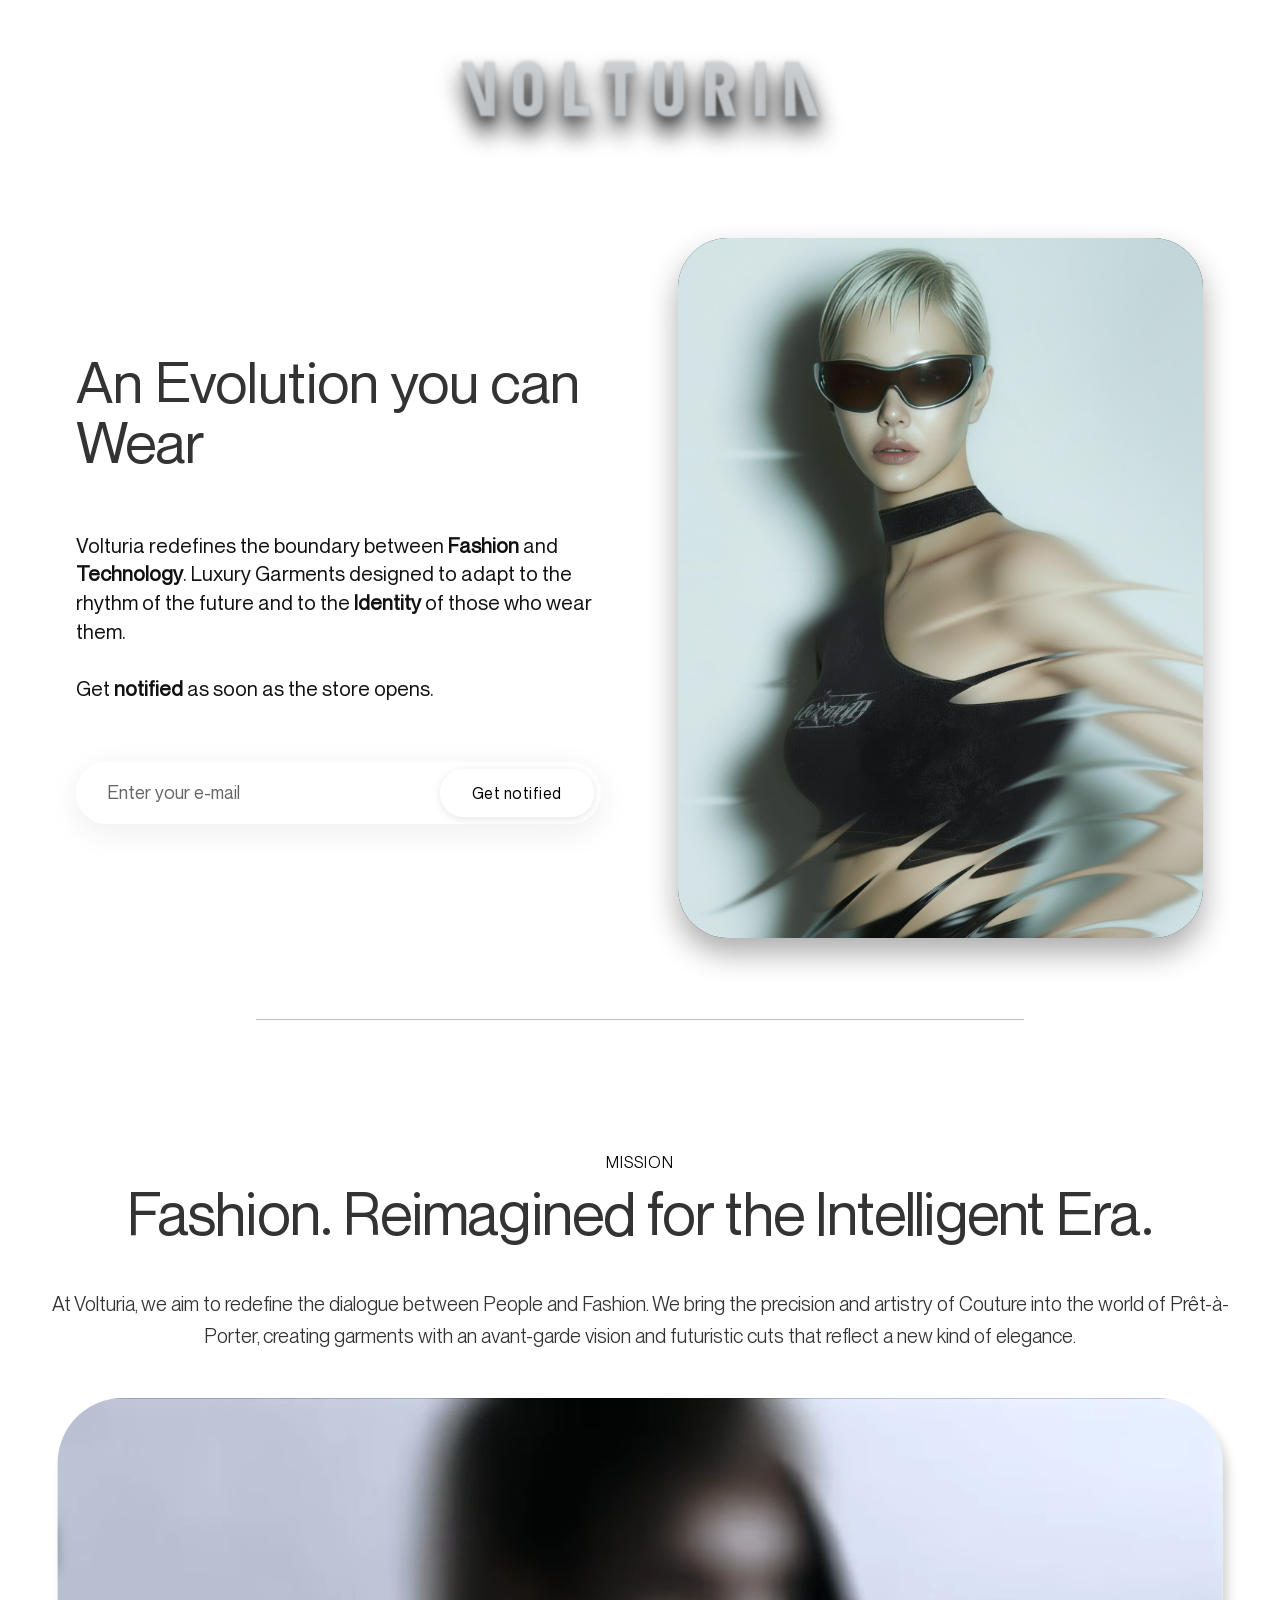
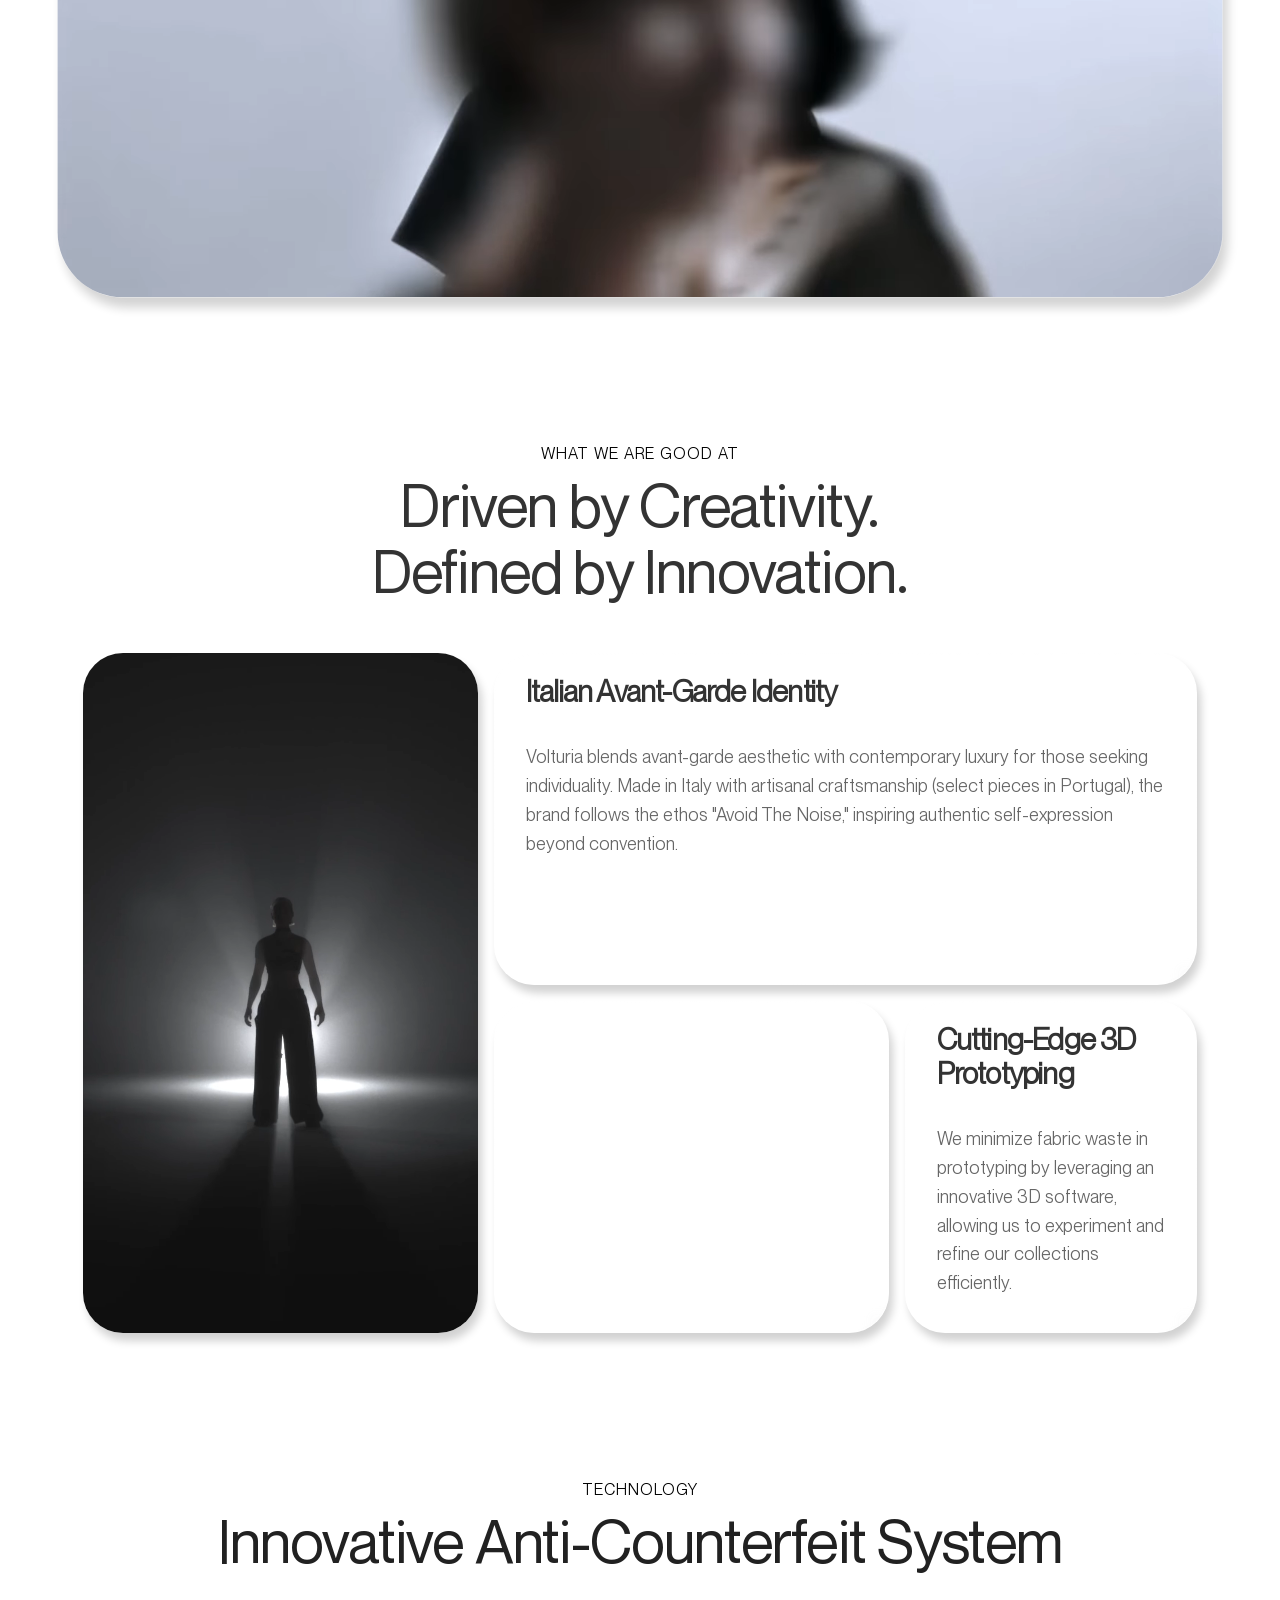
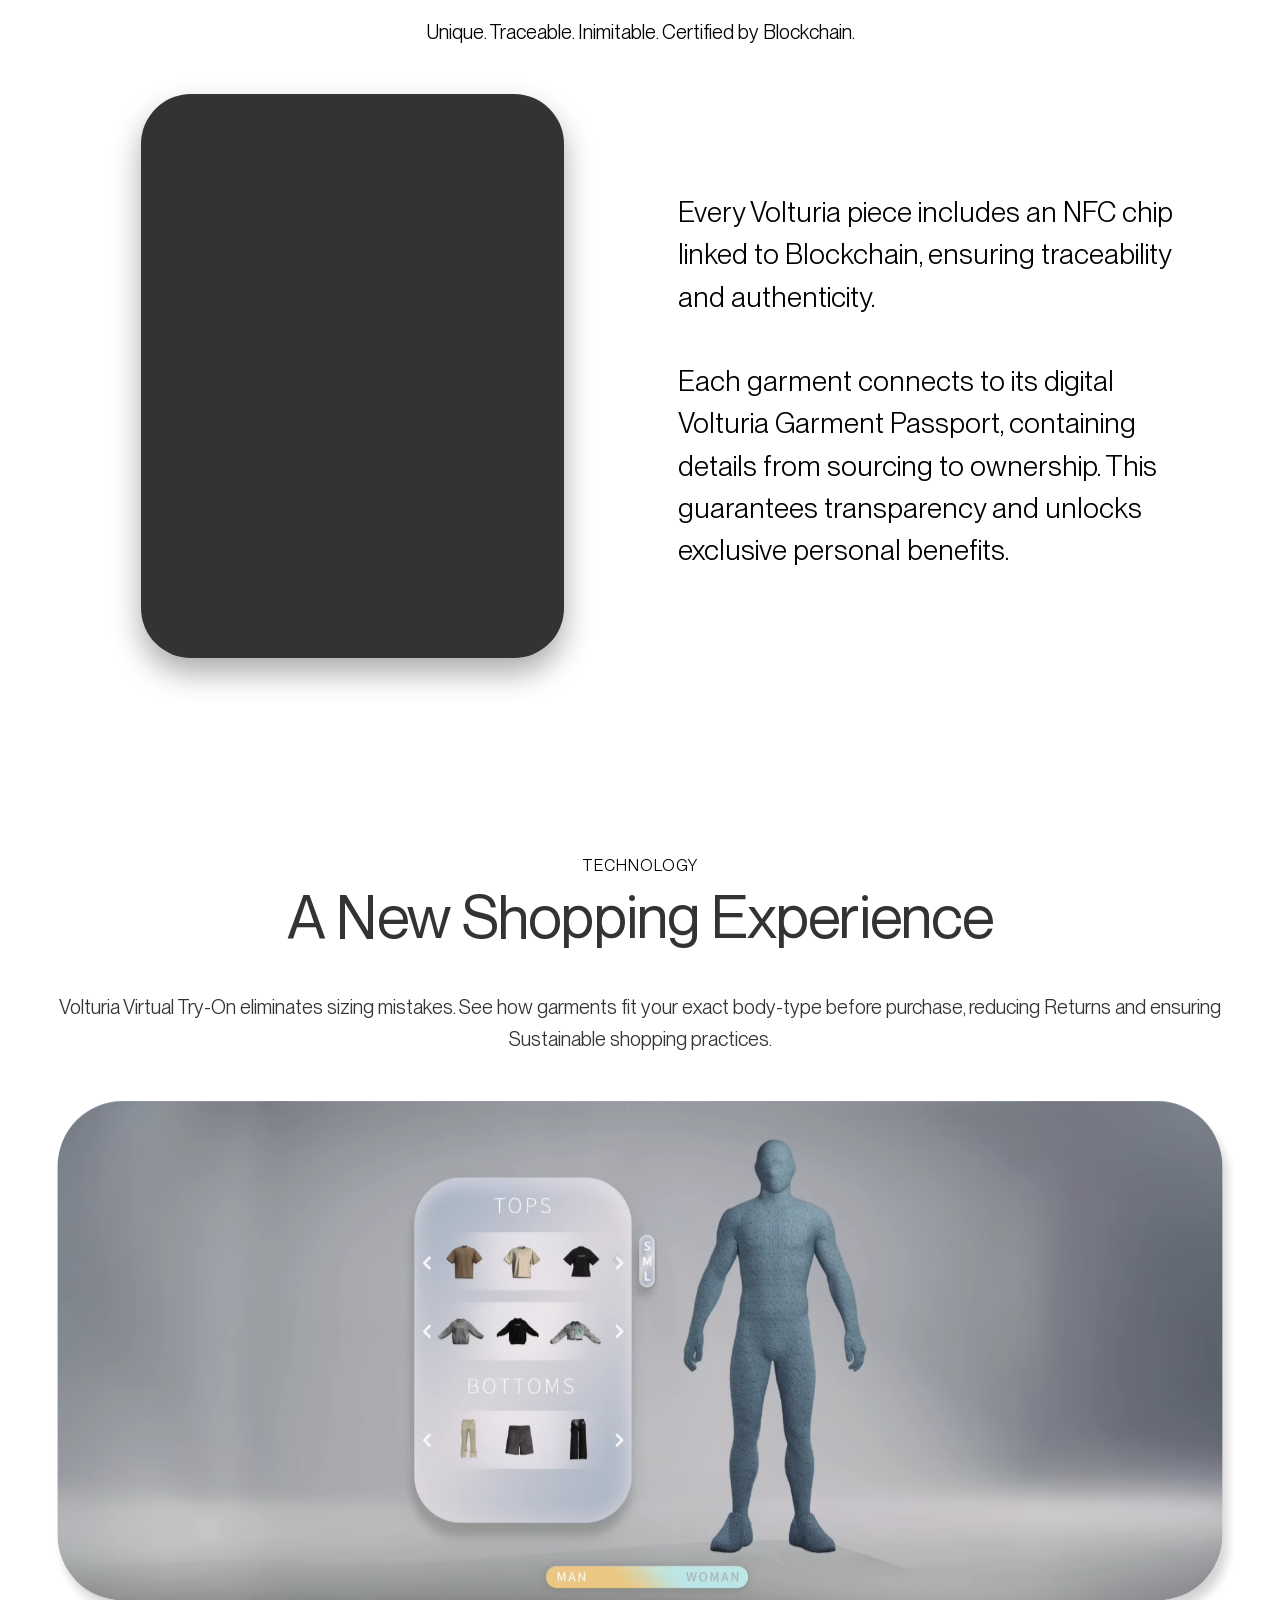
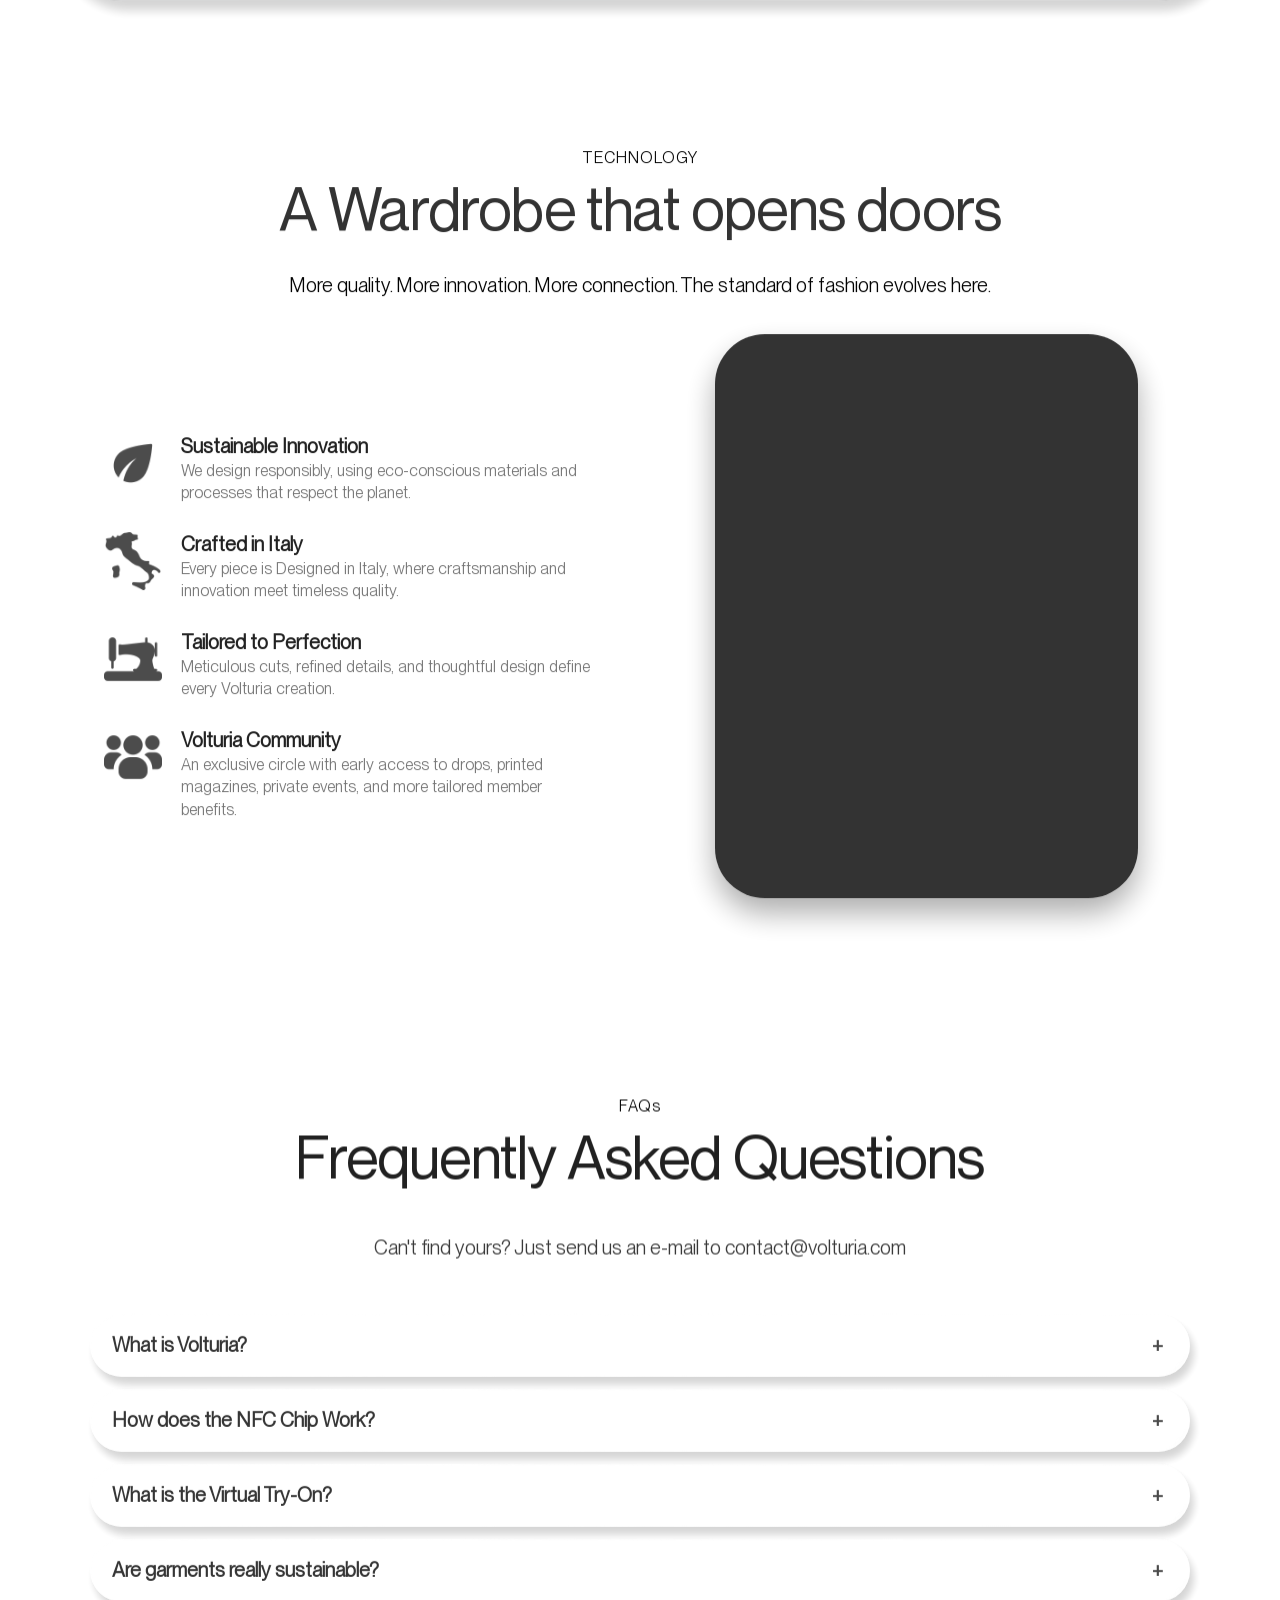
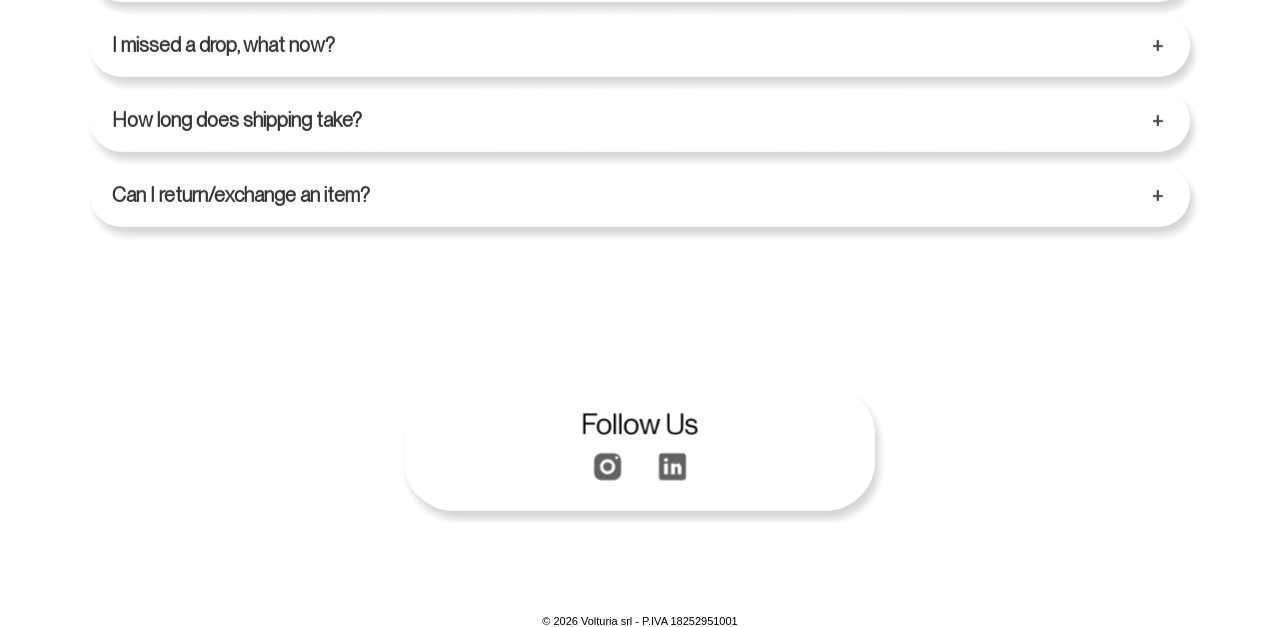
==== index.html @ 7db4c24a "Rimuove il bold dai titoli h2 principali delle sezioni. font-weight: 0 non è valido, quindi gli h2 r" ====
<!doctype html>
<html class="no-js" lang="en" dir="ltr">
<head>

  <meta charset="utf-8">
  <meta http-equiv="X-UA-Compatible" content="IE=edge,chrome=1">
  <meta name="viewport" content="width=device-width,initial-scale=1">
  <meta name="theme-color" content="#ffffff">

  <title>Volturia</title>
  <meta name="description" content="Discover the latest fashion designs by Volturia. Shop the exclusive high-end collections and unique pieces for men and women. Settled in Rome, Italy and Los Angeles, US. Worldwide Shipping.">
  <meta property="og:site_name" content="Volturia">
  <meta property="og:title" content="Volturia">
  <meta property="og:type" content="website">
  <meta property="og:description" content="Discover the latest fashion designs by Volturia. Shop the exclusive high-end collections and unique pieces for men and women. Settled in Rome, Italy and Los Angeles, US. Worldwide Shipping.">
  <meta property="og:image" content="./media/images/volturia_social_web.png">
  <meta property="og:image:width" content="1200">
  <meta property="og:image:height" content="628">
  <meta name="twitter:card" content="summary_large_image">
  <meta name="twitter:title" content="Volturia">
  <meta name="twitter:description" content="Discover the latest fashion designs by Volturia. Shop the exclusive high-end collections and unique pieces for men and women. Settled in Rome, Italy and Los Angeles, US. Worldwide Shipping.">

  <link rel="icon" href="./media/images/logoV.svg" type="image/svg+xml">

  <link rel="preload" href="./media/fonts/ppneuemontreal-book.woff2" as="font" type="font/woff2" crossorigin>
  <link rel="preload" href="./media/fonts/ppneuemontreal-regular.woff2" as="font" type="font/woff2" crossorigin>

  <link rel="stylesheet" href="./assets/css/fonts.css">
  <link rel="stylesheet" href="./assets/css/theme.css">
  <link rel="stylesheet" href="./assets/css/site.css?v=20260911-7">

  <script>
    document.documentElement.className = document.documentElement.className.replace('no-js', 'js');
  </script>
  <script src="./assets/js/vendor/gsap.min.js"></script>
  <script src="./assets/js/vendor/ScrollTrigger.min.js"></script>
</head>

<body data-transitions="false" data-animate_underlines="true" data-animate_images="false" data-button_style="round" data-type_product_capitalize="false" data-type_header_capitalize="false" data-product_image_scatter="false" data-button_type_style="normal">

  <a class="in-page-link visually-hidden skip-link" href="#MainContent">Skip to content</a>
  
  <div class="background-video">
    <video src="./media/videos/background.mp4" width="3840" height="2160" type="video/mp4" autoplay muted loop playsinline>   <!-- VALORE BACKGROUND!!! -->
    </video>
  </div>

  <div id="PageContainer" class="page-container">
    <div class="transition-body">
      <main id="MainContent">
        <div id="shopify-section-template--27505228448083__volturia_title_psw_AEnmgb" class="shopify-section"><section id="VolturiaTitlePSW-template--27505228448083__volturia_title_psw_AEnmgb" class="volturia-title-psw">
  <link rel="stylesheet" href="./assets/css/vendor/normalize.min.css">
  <link rel="stylesheet" href="./assets/css/volturia-title.css?v=20260911-6">

  <h1 class="loader">
    <span>V</span>
    <span>O</span>
    <span>L</span>
    <span>T</span>
    <span>U</span>
    <span>R</span>
    <span>I</span>
    <span>A</span>
  </h1>

  
</section>


</div><div id="shopify-section-template--27505228448083__newsletter_PR7QFA" class="shopify-section"><div class="index-section index-section--alt newsletter-section newsletter-template--27505228448083__newsletter_PR7QFA" data-aos>
  <div class="page-width">
    <style data-shopify>

      /* ========================================
         GSAP Reveal helpers (title blur-to-focus)
         ======================================== */
      .newsletter-template--27505228448083__newsletter_PR7QFA.gsap-enabled .nl-title,
      .newsletter-template--27505228448083__newsletter_PR7QFA.gsap-enabled .nl-text,
      .newsletter-template--27505228448083__newsletter_PR7QFA.gsap-enabled .nl-footnote,
      .newsletter-template--27505228448083__newsletter_PR7QFA.gsap-enabled .nl-form form{ animation: none !important; }
      .newsletter-template--27505228448083__newsletter_PR7QFA .nl-title.gsap-reveal{
        filter: blur(10px);
        opacity: 0.9;
        transform: translateY(18px);
        will-change: opacity, transform, filter;
      }

      .newsletter-template--27505228448083__newsletter_PR7QFA .nl-text.gsap-reveal,
      .newsletter-template--27505228448083__newsletter_PR7QFA .nl-footnote.gsap-reveal,
      .newsletter-template--27505228448083__newsletter_PR7QFA .nl-form form.gsap-reveal{
        filter: blur(10px);
        opacity: 0.9;
        transform: translateY(18px);
        will-change: opacity, transform, filter;
      }

      /* ========================================
         DESKTOP STYLES (769px+)
         ======================================== */
      @media only screen and (min-width: 769px) {
        /* Section padding */
        .newsletter-template--27505228448083__newsletter_PR7QFA{ 
          padding-top: clamp(0px, 5vw, 0px); 
          padding-bottom: clamp(0px, 5vw, 0px); 
        }

        /* Override page-width constraint per questa section */
        .newsletter-template--27505228448083__newsletter_PR7QFA .page-width{
          max-width: 100% !important;
          padding-left: 0 !important;
          padding-right: 0 !important;
        }

        /* Contenitore principale: larghezza ottimizzata */
        .newsletter-template--27505228448083__newsletter_PR7QFA .nl-box{
          position: relative;
          width: 100%;
          max-width: min(1700px, 94vw);
          margin: 0 auto;
          padding: clamp(48px, 4vw, 70px) clamp(24px, 3vw, 50px);
          border-radius: 0;
          overflow: visible;
          background: transparent;
          -webkit-backdrop-filter: none;
          backdrop-filter: none;
          box-shadow: none;
          will-change: opacity, transform;
          opacity: 0;
          transform: translateY(18px);
          animation: nlFadeUp-template--27505228448083__newsletter_PR7QFA .55s ease forwards;
          animation-delay: .06s;
          font-family: 'PPNeueMontreal', sans-serif !important;
        }

        /* Grid interno: larghezza e gap ottimizzati */
        .newsletter-template--27505228448083__newsletter_PR7QFA .nl-grid{ 
          display: grid; 
          grid-template-columns: 1fr 1fr; 
          grid-template-areas: 'content media'; 
          gap: clamp(45px, 6vw, 90px); 
          align-items: center; 
          margin: 0 auto;
          width: 100%;
          max-width: min(1500px, 100%);
        }

        .newsletter-template--27505228448083__newsletter_PR7QFA .nl-content{ 
          grid-area: content;
          min-width: 0;
          max-width: 100%;
        }

        .newsletter-template--27505228448083__newsletter_PR7QFA .nl-media{ 
          grid-area: media;
          min-width: 0;
          max-width: 100%;
        }
        
        /* Parallax card (stile parallax.html) - larghezza aumentata */
        .newsletter-template--27505228448083__newsletter_PR7QFA .nl-media .nl-card-wrap{ width:100%; margin-left:auto; margin-right:auto; aspect-ratio: 3 / 4; transform: perspective(800px); transform-style: preserve-3d; cursor: pointer; }
        .newsletter-template--27505228448083__newsletter_PR7QFA .nl-media .nl-card{ position:relative; width:100%; height:100%; background-color:#333; overflow:hidden; border-radius:50px; box-shadow: rgba(0, 0, 0, 0.33) 0 15px 30px 0; transition: 1s cubic-bezier(0.445, 0.05, 0.55, 0.95), box-shadow 2s cubic-bezier(0.445, 0.05, 0.55, 0.95); }
        .newsletter-template--27505228448083__newsletter_PR7QFA .nl-media .nl-card-bg{ opacity:1; position:absolute; top:-40px; left:-40px; right:-40px; bottom:-40px; width:auto; height:auto; background-repeat:no-repeat; background-position:center; background-size:cover; transition: 1s cubic-bezier(0.445, 0.05, 0.55, 0.95); pointer-events:none; }
        /* Hover effects */
        .newsletter-template--27505228448083__newsletter_PR7QFA .nl-media .nl-card-wrap:hover .nl-card-bg{ transition: 0.6s cubic-bezier(0.23, 1, 0.32, 1); }
        .newsletter-template--27505228448083__newsletter_PR7QFA .nl-media .nl-card-wrap:hover .nl-card{ transition: 0.6s cubic-bezier(0.23, 1, 0.32, 1), box-shadow 2s cubic-bezier(0.23, 1, 0.32, 1); box-shadow: rgba(0, 0, 0, 0.33) 0 15px 30px 0; }
        .newsletter-template--27505228448083__newsletter_PR7QFA .nl-box::before{ display:none; }
        .newsletter-template--27505228448083__newsletter_PR7QFA .nl-box::after{ display:none; }

        /* Tipografia fluida con vw-based sizing per ingrandimento proporzionale */
        .newsletter-template--27505228448083__newsletter_PR7QFA .nl-title{ 
          text-align:left; 
          margin:0 0 clamp(10px, 1.8vw, 28px); 
          font-weight: normal; 
          line-height: 1.05; 
          letter-spacing: 0em; 
          font-size: clamp(max(24px, 50px), 4.5vw, 103px); 
          color: #333333; 
          font-family: 'PPNeueMontrealTitoli', sans-serif !important; 
          opacity:0; 
          transform: translateY(18px); 
          animation: nlFadeUp-template--27505228448083__newsletter_PR7QFA .55s ease forwards; 
          animation-delay: .1s;
          word-wrap: break-word;
          overflow-wrap: break-word;
          hyphens: auto;
        }
        .newsletter-template--27505228448083__newsletter_PR7QFA .nl-title strong{ font-weight: 700; }
        .newsletter-template--27505228448083__newsletter_PR7QFA .nl-title em{ font-style: italic; }
        .newsletter-template--27505228448083__newsletter_PR7QFA .nl-text{ 
          text-align:left; 
          margin:0 0 clamp(12px, 2vw, 28px); 
          opacity:.9; 
          font-size: clamp(max(14px, 16px), 1.6vw, 24px); 
          line-height: 1.4;
          opacity:0; 
          transform: translateY(18px); 
          animation: nlFadeUp-template--27505228448083__newsletter_PR7QFA .55s ease forwards; 
          animation-delay: .12s;
          word-wrap: break-word;
          overflow-wrap: break-word;
        }
        .newsletter-template--27505228448083__newsletter_PR7QFA .nl-footnote{ 
          text-align:left; 
          margin-top:clamp(8px, 1.2vw, 16px); 
          font-size: clamp(12px, 1.2vw, 16px); 
          opacity:.9; 
          opacity:0; 
          transform: translateY(18px); 
          animation: nlFadeUp-template--27505228448083__newsletter_PR7QFA .55s ease forwards; 
          animation-delay: .16s;
          word-wrap: break-word;
          overflow-wrap: break-word;
        }

        /* Form layout con sizing maggiorato e completamente fluido */
        .newsletter-template--27505228448083__newsletter_PR7QFA .nl-form{ 
          display:flex; 
          flex-direction:column; 
          gap:clamp(10px, 1.5vw, 20px); 
          align-items:flex-start;
          width: 100%;
        }
        .newsletter-template--27505228448083__newsletter_PR7QFA .nl-form form{ 
          display:flex; 
          gap:clamp(10px, 1.2vw, 16px); 
          width:100%; 
          max-width:100%; 
          margin:0; 
          justify-content:flex-start; 
          opacity:0; 
          transform: translateY(18px); 
          animation: nlFadeUp-template--27505228448083__newsletter_PR7QFA .55s ease forwards; 
          animation-delay: .12s;
          flex-wrap: wrap;
        }
        .newsletter-template--27505228448083__newsletter_PR7QFA .nl-form form .newsletter-form-group{ 
          display:flex; 
          gap: 0; /* Rimuovo gap tra input e bottone */
          width:100%; 
          /* Larghezza massima per non farlo diventare enorme */
          max-width: clamp(405px, 45vw, 585px);
          position:relative; 
          padding: 6px; /* Spazio interno per il bottone */
          margin:0; 
          justify-content:space-between; 
          align-items:center;
          box-sizing:border-box;
          
          /* Stile Container (ex stile input) */
          border-radius: 50px; 
          border: 1px solid rgba(255,255,255,0.15); 
          background: rgba(255,255,255,0.03); 
          -webkit-backdrop-filter: blur(20px) saturate(180%);
          backdrop-filter: blur(20px) saturate(180%);
          box-shadow: 0 8px 32px 0 rgba(0, 0, 0, 0.07);
          transition: all 0.3s cubic-bezier(0.25, 0.8, 0.25, 1);
        }

        /* Effetto focus sul contenitore quando si clicca l'input */
        .newsletter-template--27505228448083__newsletter_PR7QFA .nl-form form .newsletter-form-group:focus-within{
          background: rgba(255, 255, 255, 0.08);
          border-color: rgba(255, 255, 255, 0.5);
          box-shadow: 0 12px 40px 0 rgba(0, 0, 0, 0.15), 0 0 0 1px rgba(255,255,255,0.2);
          transform: translateY(-1px);
        }

        .newsletter-template--27505228448083__newsletter_PR7QFA .nl-form form .newsletter-form-group__input,
        .newsletter-template--27505228448083__newsletter_PR7QFA .nl-form form input[type="email"]{ 
          flex: 1; /* Occupa tutto lo spazio rimanente */
          width: auto; 
          min-width: 0;
          max-width: 100%;
          box-sizing: border-box; 
          
          /* Resetta stile input per renderlo trasparente */
          background: transparent !important;
          border: none !important;
          box-shadow: none !important;
          border-radius: 0 !important;
          backdrop-filter: none !important;
          -webkit-backdrop-filter: none !important;
          
          color: inherit; 
          padding: 12px 0 12px 24px; /* Padding sinistro testo */
          font-family: inherit !important; 
          margin: 0 !important;
          font-size: clamp(14px, 1.4vw, 18px);
          outline: none !important;
        }

        .newsletter-template--27505228448083__newsletter_PR7QFA .nl-form .nl-button-row{ display:none; }
        
        .newsletter-template--27505228448083__newsletter_PR7QFA .nl-form .nl-pill-button{ 
          flex: 0 0 auto; 
          min-width: auto;
          white-space: nowrap; 
          position: relative; 
          
          /* Bottone più piccolo e interno */
          padding: 12px 32px;
          height: auto;
          min-height: 48px;
          
          background: rgba(255, 255, 255, 0.7) !important; 
          border-radius: 40px; /* Radius leggermente inferiore al container */
          border: none; 
          outline: none; 
          cursor: pointer; 
          transition: all 0.3s cubic-bezier(0.19, 1, 0.22, 1);
          overflow: hidden; 
          color: #000000 !important; 
          font-size: clamp(13px, 1.3vw, 16px); 
          font-weight: 0 !important; 
          letter-spacing: 0.5px; 
          text-decoration: none; 
          display: inline-flex; 
          align-items: center; 
          justify-content: center;
          margin-left: 8px; /* Stacco dall'input */
          box-shadow: 0 2px 8px rgba(0, 0, 0, 0.1);
        }
        
        .newsletter-template--27505228448083__newsletter_PR7QFA .nl-form .nl-pill-button:hover{ 
          background: rgba(255, 255, 255, 0.8) !important;
          box-shadow: 0 4px 12px rgba(0,0,0,0.15);
          transform: translateY(-1px);
          color: #000000 !important;
        }
        .newsletter-template--27505228448083__newsletter_PR7QFA .nl-form .nl-pill-button:active{ 
          transform: translateY(0); 
          background: rgba(255, 255, 255, 0.6) !important;
          box-shadow: 0 1px 4px rgba(0,0,0,0.1);
        }
        .newsletter-template--27505228448083__newsletter_PR7QFA .nl-form .nl-pill-button::before,
        .newsletter-template--27505228448083__newsletter_PR7QFA .nl-form .nl-pill-button::after { display: none; }

        .newsletter-template--27505228448083__newsletter_PR7QFA .nl-form form .newsletter-form-group__input::placeholder,
        .newsletter-template--27505228448083__newsletter_PR7QFA .nl-form form input[type="email"]::placeholder{ color: #666666 !important; font-weight: 300; }
        .newsletter-template--27505228448083__newsletter_PR7QFA .nl-form form .newsletter-form-group__input::-webkit-input-placeholder,
        .newsletter-template--27505228448083__newsletter_PR7QFA .nl-form form input[type="email"]::-webkit-input-placeholder{ color: #666666 !important; font-weight: 300; }
        
        /* Disabilita focus styles specifici dell'input dato che ora stilizziamo il container */
        .newsletter-template--27505228448083__newsletter_PR7QFA .nl-form form .newsletter-form-group__input:focus,
        .newsletter-template--27505228448083__newsletter_PR7QFA .nl-form form .newsletter-form-group__input:focus-visible,
        .newsletter-template--27505228448083__newsletter_PR7QFA .nl-form form input[type="email"]:focus,
        .newsletter-template--27505228448083__newsletter_PR7QFA .nl-form form input[type="email"]:focus-visible{ 
          outline:none; 
          background: transparent;
          border-color: transparent;
          box-shadow: none;
          transform: none; 
        }
        .newsletter-template--27505228448083__newsletter_PR7QFA .nl-form form .newsletter-form-group__input:active,
        .newsletter-template--27505228448083__newsletter_PR7QFA .nl-form form input[type="email"]:active{ transform: none; box-shadow: none; }        .newsletter-template--27505228448083__newsletter_PR7QFA .nl-form form .newsletter-form-group__submit{ display:none !important; }
        .newsletter-template--27505228448083__newsletter_PR7QFA .nl-form form .newsletter-form-group__submit .icon{ width:22px; height:22px; }
        .newsletter-template--27505228448083__newsletter_PR7QFA .nl-form form .newsletter-form-group__submit:active{ transform:translateY(-50%) scale(.97); }
        /* Centro il messaggio di successo dentro il form su desktop */
        .newsletter-template--27505228448083__newsletter_PR7QFA .nl-form form .note{ text-align:left; margin-left:0; margin-right:0; }
        .newsletter-template--27505228448083__newsletter_PR7QFA .nl-form .nl-button-row{ width:100%; max-width:760px; }

        /* Keyframes */
        @keyframes nlFadeUp-template--27505228448083__newsletter_PR7QFA {
          0% { opacity: 0; transform: translateY(18px); }
          100% { opacity: 1; transform: translateY(0); }
        }

        /* Fade-in-up più lento e smooth per il contenitore foto (anima .nl-card, non il wrap) */
        @keyframes nlCardFadeUp-template--27505228448083__newsletter_PR7QFA {
          0% { opacity: 0; transform: translateY(18px); }
          100% { opacity: 1; transform: translateY(0); }
        }

        /* Desktop: lascia il transform libero per il tilting JS */
        .newsletter-template--27505228448083__newsletter_PR7QFA .nl-media .nl-card{
          opacity: 1;
          transform: none;
          animation: none;
        }

      }

      /* ========================================
         MOBILE STYLES (max-width: 768px)
         ======================================== */
      @media (max-width: 768px) {
        /* Override page-width su mobile */
        .newsletter-template--27505228448083__newsletter_PR7QFA .page-width{
          max-width: 100% !important;
          padding-left: 0 !important;
          padding-right: 0 !important;
        }

        .newsletter-template--27505228448083__newsletter_PR7QFA{ padding-top: clamp(24px, 6vw, 72px); padding-bottom: clamp(0px, 6vw, 0px); }
        .newsletter-template--27505228448083__newsletter_PR7QFA .nl-box{ width:100%; max-width:1100px; margin-left:auto; margin-right:auto; padding:clamp(20px, 7vw, 36px); border-radius:0; position:relative; overflow:visible; background:transparent; -webkit-backdrop-filter:none; backdrop-filter:none; box-shadow:none; padding-top: clamp(20px, 7vw, 36px); padding-bottom: clamp(20px, 7vw, 36px); will-change: opacity, transform; opacity: 0; transform: translateY(18px); animation: nlFadeUp-template--27505228448083__newsletter_PR7QFA .55s ease forwards; animation-delay: .06s; font-family: 'PPNeueMontreal', sans-serif !important; }
        .newsletter-template--27505228448083__newsletter_PR7QFA .nl-grid{ display:flex; flex-direction:column; gap: clamp(14px, 4vw, 22px); }
        .newsletter-template--27505228448083__newsletter_PR7QFA .nl-content{ display:contents; }
        /* Ordine elementi su mobile: titolo e testo sopra, immagine in mezzo, form sotto */
        /* Tutti i theme-block dentro nl-content devono avere display:contents per essere parte del grid */
        .newsletter-template--27505228448083__newsletter_PR7QFA .nl-content .theme-block{ display:contents; }
        /* Ordine specifico per gli elementi */
        .newsletter-template--27505228448083__newsletter_PR7QFA .nl-title{ order:1 !important; }
        .newsletter-template--27505228448083__newsletter_PR7QFA .nl-media{ order:2 !important; }
        .newsletter-template--27505228448083__newsletter_PR7QFA .nl-text{ order:3 !important; }
        .newsletter-template--27505228448083__newsletter_PR7QFA .nl-form{ order:4 !important; }
        .newsletter-template--27505228448083__newsletter_PR7QFA .nl-footnote{ order:5 !important; }
        .newsletter-template--27505228448083__newsletter_PR7QFA .nl-share{ order:6 !important; }
        /* Card mobile: semplice contenitore statico senza effetti */
        .newsletter-template--27505228448083__newsletter_PR7QFA .nl-media .nl-card-wrap{ width:100%; margin-left:auto; margin-right:auto; aspect-ratio: 3 / 4; transform: none; cursor: default; pointer-events: none; }
        .newsletter-template--27505228448083__newsletter_PR7QFA .nl-media .nl-card{ position:relative; width:100%; height:100%; background-color:#333; overflow:hidden; border-radius:50px; box-shadow: 4px 8px 8px rgba(0, 0, 0, 0.18); pointer-events: none; }
        .newsletter-template--27505228448083__newsletter_PR7QFA .nl-media .nl-card-bg{ opacity:1; position:absolute; top:0; left:0; right:0; bottom:0; width:100%; height:100%; background-repeat:no-repeat; background-position:center; background-size:cover; pointer-events:none; transform: none !important; }
        .newsletter-template--27505228448083__newsletter_PR7QFA .nl-box::before{ display:none; }
        .newsletter-template--27505228448083__newsletter_PR7QFA .nl-box::after{ display:none; }
        .newsletter-template--27505228448083__newsletter_PR7QFA .nl-title{ 
          text-align:center; 
          margin:0 auto 8px; 
          font-weight: normal; 
          line-height: 1.1; 
          letter-spacing: 0em; 
          font-size: 50px; 
          color: #333333; 
          font-family: 'PPNeueMontrealTitoli', sans-serif !important; 
          opacity:0; 
          transform: translateY(18px); 
          animation: nlFadeUp-template--27505228448083__newsletter_PR7QFA .55s ease forwards; 
          animation-delay: .1s;
        }
        .newsletter-template--27505228448083__newsletter_PR7QFA .nl-text{ text-align:center; margin:8px auto 8px; opacity:.9; font-size: 16px; opacity:0; transform: translateY(18px); animation: nlFadeUp-template--27505228448083__newsletter_PR7QFA .55s ease forwards; animation-delay: .12s; padding-left: 0; padding-right: 0; }
        .newsletter-template--27505228448083__newsletter_PR7QFA .nl-form{ 
          display:flex; 
          flex-direction:column; 
          gap:10px; 
          align-items:center;
          margin-left: calc(-1 * clamp(20px, 7vw, 36px));
          margin-right: calc(-1 * clamp(20px, 7vw, 36px));
          width: calc(100% + (2 * clamp(20px, 7vw, 36px)));
        }
        .newsletter-template--27505228448083__newsletter_PR7QFA .nl-form > div{ display:flex; gap:10px; width:100%; max-width:100%; margin:0; justify-content:center; }
        .newsletter-template--27505228448083__newsletter_PR7QFA .nl-form form{ display:flex; justify-content:center; opacity:0; transform: translateY(18px); animation: nlFadeUp-template--27505228448083__newsletter_PR7QFA .55s ease forwards; animation-delay: .12s; width:100%; }
        /* Centro il messaggio di successo dentro il form su mobile */
        .newsletter-template--27505228448083__newsletter_PR7QFA .nl-form form .note{ text-align:center; margin-left:auto; margin-right:auto; }
        .newsletter-template--27505228448083__newsletter_PR7QFA .nl-form .newsletter-form-group{ position:relative; width:100%; padding-left:0; padding-right:0; margin-left:auto; margin-right:auto; text-align:center; border-radius:50px; box-sizing:border-box; display:flex; flex-direction:column; gap:12px; align-items:center; }
        .newsletter-template--27505228448083__newsletter_PR7QFA .nl-form input[type="email"],
        .newsletter-template--27505228448083__newsletter_PR7QFA .nl-form .newsletter-form-group__input{ 
          width:100%; 
          box-sizing:border-box; 
          border-radius:50px; 
          border:1px solid rgba(255,255,255,.6); 
          background:rgba(255,255,255,.1); 
          color:inherit; 
          padding:14px 20px; 
          min-height:48px; 
          font-size:16px; 
          font-family: inherit !important; 
          margin:0 auto !important; 
          text-align:center;
        }
        .newsletter-template--27505228448083__newsletter_PR7QFA .nl-form .newsletter-form-group__submit{ display:none !important; }
        .newsletter-template--27505228448083__newsletter_PR7QFA .nl-form .newsletter-form-group__submit .icon{ width:22px; height:22px; }
        .newsletter-template--27505228448083__newsletter_PR7QFA .nl-form input[type="email"]::placeholder{ color: #606060; font-size: clamp(13px, 4.5vw, 16px); font-family: inherit !important; }
        .newsletter-template--27505228448083__newsletter_PR7QFA .nl-form input[type="email"]::-webkit-input-placeholder{ color: #606060; font-size: clamp(13px, 4.5vw, 16px); font-family: inherit !important; }
        .newsletter-template--27505228448083__newsletter_PR7QFA .nl-form .btn{ flex:0 0 auto; height:44px; border-radius:14px; border:1px solid rgba(255,255,255,.6); background:#fff; color:#000; font-weight: 0; cursor:pointer; transition:transform .12s ease; display:inline-flex; align-items:center; justify-content:center; padding: 0 18px; font-family: inherit !important; align-self: flex-start; margin-left: 0; }
        .newsletter-template--27505228448083__newsletter_PR7QFA .nl-form .btn:active{ transform:scale(.97); }
        .newsletter-template--27505228448083__newsletter_PR7QFA .nl-share{ margin-top:12px; text-align:left; }
        .newsletter-template--27505228448083__newsletter_PR7QFA .nl-footnote{ text-align:center; margin-top:0; margin-bottom:0; margin-left:auto; margin-right:auto; font-size: clamp(12px, 3.5vw, 14px); opacity:.9; opacity:0; transform: translateY(18px); animation: nlFadeUp-template--27505228448083__newsletter_PR7QFA .55s ease forwards; animation-delay: .16s; padding-left: 0; padding-right: 0; }
        .newsletter-template--27505228448083__newsletter_PR7QFA .nl-form .nl-button-row{ display:none; }
        .newsletter-template--27505228448083__newsletter_PR7QFA .nl-form .nl-pill-button{ 
          position: relative; 
          width: 100%;
          padding: 16px 40px; 
          background: rgba(255, 255, 255, 0.2) !important; 
          -webkit-backdrop-filter: blur(12px) saturate(180%); 
          backdrop-filter: blur(12px) saturate(180%); 
          border-radius: 50px; 
          border: none; 
          outline: none; 
          cursor: pointer; 
          transition: transform 0.15s ease, box-shadow 0.15s ease; 
          overflow: hidden; 
          box-shadow: 2px 4px 4px rgba(0, 0, 0, 0.21); 
          color: inherit; 
          font-size: 16px; 
          font-weight: 400 !important; 
          letter-spacing: 0.5px; 
          text-decoration: none; 
          display: inline-flex; 
          align-items: center; 
          justify-content: center; 
          white-space: nowrap; 
          min-height: 48px;
          margin: 0 auto;
        }
        .newsletter-template--27505228448083__newsletter_PR7QFA .nl-form .nl-pill-button:hover{ transform: translateY(-2px); box-shadow: 2px 6px 8px rgba(0, 0, 0, 0.25); }
        .newsletter-template--27505228448083__newsletter_PR7QFA .nl-form .nl-pill-button:active{ transform: translateY(0); box-shadow: 1px 2px 2px rgba(0, 0, 0, 0.18); }
        .newsletter-template--27505228448083__newsletter_PR7QFA .nl-form .nl-pill-button::before { content: ''; position: absolute; top: -0.5px; left: -0.5px; right: -0.5px; bottom: -0.5px; border-radius: 51px; padding: 1.5px; background: conic-gradient( from 315deg at 35% 60%, rgba(255, 255, 255, 0.85) 0deg, rgba(255, 255, 255, 0.7) 30deg, rgba(255, 255, 255, 0.4) 60deg, rgba(255, 255, 255, 0.15) 90deg, rgba(255, 255, 255, 0.05) 120deg, rgba(255, 255, 255, 0.35) 150deg, rgba(255, 255, 255, 0.35) 180deg, rgba(255, 255, 255, 0.02) 210deg, rgba(255, 255, 255, 0.02) 240deg, rgba(255, 255, 255, 0.02) 270deg, rgba(255, 255, 255, 0.02) 300deg, rgba(255, 255, 255, 0.7) 330deg, rgba(255, 255, 255, 0.85) 360deg ); mask: linear-gradient(#fff 0 0) content-box, linear-gradient(#fff 0 0); mask-composite: xor; -webkit-mask: linear-gradient(#fff 0 0) content-box, linear-gradient(#fff 0 0); -webkit-mask-composite: xor; pointer-events: none; }
        .newsletter-template--27505228448083__newsletter_PR7QFA .nl-form .nl-pill-button::after { content: ''; position: absolute; top: 1px; left: 1px; right: 1px; bottom: 1px; background: transparent; -webkit-backdrop-filter: blur(16px) saturate(160%) brightness(110%); backdrop-filter: blur(16px) saturate(160%) brightness(110%); border-radius: 48.5px; z-index: -1; pointer-events: none; }

        /* Keyframes mobile */
        @keyframes nlFadeUp-template--27505228448083__newsletter_PR7QFA {
          0% { opacity: 0; transform: translateY(18px); }
          100% { opacity: 1; transform: translateY(0); }
        }

        /* Fade-in-up più lento per il contenitore foto anche su mobile */
        @keyframes nlCardFadeUp-template--27505228448083__newsletter_PR7QFA {
          0% { opacity: 0; transform: translateY(18px); }
          100% { opacity: 1; transform: translateY(0); }
        }
        .newsletter-template--27505228448083__newsletter_PR7QFA .nl-media .nl-card{
          opacity: 0;
          transform: translateY(18px);
          animation: nlCardFadeUp-template--27505228448083__newsletter_PR7QFA 1.6s cubic-bezier(0.4, 0, 0.2, 1) forwards;
          animation-delay: .3s;
        }
      }
    </style>

    <div class="nl-box">
      <div class="nl-grid">
        <div class="nl-media">
          <div class="nl-card-wrap appear-delay" data-nl-card>
            <div class="nl-card" data-nl-card-inner>
              
                <div class="nl-card-bg" data-nl-card-bg style="background-image: url(./media/images/carrie_croptop_AIV2_cropped.jpg);"></div>
              
            </div>
          </div>
        </div>
        <div class="nl-content"><div class="theme-block" ><div class="h2 appear-delay nl-title" >
                      An Evolution you can Wear
                    </div></div><div class="theme-block" ><div class="rte rte--block appear-delay-1 nl-text" >
                      <p><br/>Volturia redefines the boundary between <strong>Fashion</strong> and <strong>Technology</strong>. Luxury Garments designed to adapt to the rhythm of the future and to the <strong>Identity</strong> of those who wear them.<br/><br/>Get <strong>notified</strong> as soon as the store opens.<br/><br/></p>
                    </div></div><div class="theme-block" ><div class="appear-delay-2 nl-form" ><form method="post" action="https://formspree.io/f/YOUR_FORM_ID" id="newsletter-form" accept-charset="UTF-8" class="contact-form" data-newsletter-form>
<label for="Email-newsletter" class="hidden-label">
      Enter your email
    </label>
    <label for="newsletter-form-submit" class="hidden-label">Subscribe</label>
    <div class="newsletter-form-group">


      <input type="email" value="" placeholder="Enter your e-mail" name="email" id="Email-newsletter" class="newsletter-form-group__input" autocapitalize="off" required>
      <button type="submit" id="newsletter-form-submit" class="newsletter-form-group__submit" title="Subscribe">
        <svg aria-hidden="true" focusable="false" role="presentation" class="icon icon-email" viewBox="0 0 64 64"><path d="M63 52H1V12h62zM1 12l25.68 24h9.72L63 12M21.82 31.68L1.56 51.16m60.78.78L41.27 31.68"/></svg>
      </button>
    </div>
    <p class="nl-form-status" data-form-status role="status" aria-live="polite"></p></form>
<div class="nl-button-row">
                      <button type="button" class="nl-pill-button" id="nl-submit-template--27505228448083__newsletter_PR7QFA">Get notified</button>
                    </div>
                  </div>
                  
</div></div>
      </div>
    </div>
    <script>
      (function(){
        try{
          var root = document.querySelector('.newsletter-template--27505228448083__newsletter_PR7QFA');
          if(!root) return;

          // Parallax card effect (solo desktop >= 769px)
          if(window.innerWidth >= 769){
            var cardWrap = root.querySelector('[data-nl-card]');
            var card = root.querySelector('[data-nl-card-inner]');
            var cardBg = root.querySelector('[data-nl-card-bg]');
            if(cardWrap && card && cardBg){
              var width = 0, height = 0, mouseX = 0, mouseY = 0;
              var mouseLeaveDelay = null;

              function updateDimensions(){
                width = cardWrap.offsetWidth;
                height = cardWrap.offsetHeight;
              }

              function handleMouseMove(e){
                var rect = cardWrap.getBoundingClientRect();
                mouseX = e.pageX - rect.left - width / 2;
                mouseY = e.pageY - rect.top - height / 2;
                var mousePX = mouseX / width;
                var mousePY = mouseY / height;
                // Card rotation (ridotto a 3.5)
                var rX = mousePX * 3.5;
                var rY = mousePY * -3.5;
                card.style.transform = 'rotateY(' + rX + 'deg) rotateX(' + rY + 'deg)';
                // Background parallax
                var tX = mousePX * -40;
                var tY = mousePY * -40;
                cardBg.style.transform = 'translateX(' + tX + 'px) translateY(' + tY + 'px)';
              }

              function handleMouseEnter(){
                clearTimeout(mouseLeaveDelay);
                updateDimensions();
              }

              function handleMouseLeave(){
                mouseLeaveDelay = setTimeout(function(){
                  mouseX = 0;
                  mouseY = 0;
                  card.style.transform = 'rotateY(0deg) rotateX(0deg)';
                  cardBg.style.transform = 'translateX(0) translateY(0)';
                }, 1000);
              }

              cardWrap.addEventListener('mousemove', handleMouseMove);
              cardWrap.addEventListener('mouseenter', handleMouseEnter);
              cardWrap.addEventListener('mouseleave', handleMouseLeave);
              updateDimensions();
              window.addEventListener('resize', updateDimensions);
            }
          }

          // Form submit handler
          var submitBtn = root.querySelector('#nl-submit-template--27505228448083__newsletter_PR7QFA');
          var form = root.querySelector('.nl-form form');
          var group = root.querySelector('.nl-form .newsletter-form-group');
          var pillBtn = root.querySelector('.nl-pill-button');
          
          if (group && pillBtn && !group.contains(pillBtn)) {
            group.appendChild(pillBtn);
          }
          
          if(submitBtn && form){
            submitBtn.addEventListener('click', function(){
              if (form.reportValidity && !form.reportValidity()) return;
              if (form.requestSubmit) { form.requestSubmit(); } else { form.submit(); }
            });
          }

          // =============================
          // GSAP + ScrollTrigger (Title Blur-to-Focus Reveal)
          // =============================
          var titleEl = root.querySelector('.nl-title');
          if (titleEl) {
            // Evita animazioni se utente preferisce ridurre i motion
            var prefersReduced = window.matchMedia && window.matchMedia('(prefers-reduced-motion: reduce)').matches;
            // Disabilita eventuali animazioni CSS preesistenti e applica stato iniziale
            root.classList.add('gsap-enabled');
            titleEl.classList.add('gsap-reveal');

            if (prefersReduced) {
              titleEl.style.filter = 'none';
              titleEl.style.opacity = '1';
              titleEl.style.transform = 'none';
            } else {
              function loadScript(src){
                return new Promise(function(resolve, reject){
                  var s = document.createElement('script');
                  s.src = src;
                  s.async = true;
                  s.onload = resolve;
                  s.onerror = reject;
                  document.head.appendChild(s);
                });
              }

              function initGsap(){
                try {
                  if (!window.gsap) return;
                  // Rimuove eventuale animazione CSS dal titolo
                  titleEl.style.animation = 'none';

                  // Gruppo di elementi da animare insieme al titolo
                  var groupEls = [
                    titleEl,
                    root.querySelector('.nl-text'),
                    root.querySelector('.nl-footnote'),
                    root.querySelector('.nl-form form'),
                    root.querySelector('.nl-pill-button')
                  ].filter(Boolean);

                  // Stato iniziale + disabilita eventuali animazioni CSS
                  groupEls.forEach(function(el){
                    el.classList.add('gsap-reveal');
                    el.style.animation = 'none';
                    el.style.opacity = '0.9';
                    el.style.filter = 'blur(10px)';
                    el.style.transform = 'translateY(18px)';
                  });

                  // Anima tutti insieme al page load (senza ScrollTrigger)
                  gsap.to(groupEls, {
                    opacity: 1,
                    filter: 'blur(0px)',
                    y: 0,
                    duration: 1.6,
                    delay: 0.3,
                    ease: 'power2.out'
                  });
                } catch(e){}
              }

              if (window.gsap) {
                initGsap();
              } else {
                var gsapUrl = './assets/js/vendor/gsap.min.js';
                loadScript(gsapUrl).then(initGsap).catch(function(){});
              }
            }
          }
        }catch(e){}
      })();
    </script>

    <!-- Divider minimale di fine section -->
    <div class="nl-divider"></div>
  </div>
</div>

<style data-shopify>
  .newsletter-template--27505228448083__newsletter_PR7QFA .nl-divider{
    width: min(260px, 70vw);
    height: 1px;
    background-color: #C1C1C1;
    margin-top: 30px;
    position: relative;
    left: 50%;
    transform: translateX(-50%);
  }
  @media (min-width: 769px){
    .newsletter-template--27505228448083__newsletter_PR7QFA .nl-divider{
      width: min(780px, 60vw);
    }
  }
</style>

<style> #shopify-section-template--27505228448083__newsletter_PR7QFA * {font-family: "PPNeueMontrealTitles", sans-serif !important;} </style></div><div id="shopify-section-template--27505228448083__title_only_QdA8AB" class="shopify-section"><div class="index-section title-only-section title-only-template--27505228448083__title_only_QdA8AB">
  <div class="page-width">
    <style data-shopify>
      .title-only-template--27505228448083__title_only_QdA8AB{ padding-top: clamp(6px, 1.5vw, 14px); padding-bottom: clamp(6px, 1.5vw, 14px); }
      .title-only-template--27505228448083__title_only_QdA8AB .to-eyebrow{ text-align:center; margin:0 0 8px; opacity:.8; font-family: 'PPNeueMontreal', sans-serif !important; letter-spacing:.06em; will-change: opacity, transform; opacity: 0; transform: translateY(18px); animation: toFadeUp-template--27505228448083__title_only_QdA8AB .55s ease forwards; animation-delay: .06s; }
      .title-only-template--27505228448083__title_only_QdA8AB .to-title{ text-align:center; margin:0; line-height:1.1; font-family: 'PPNeueMontrealTitoli', sans-serif !important; font-weight: 400 !important; letter-spacing: -0.05rem; color: #333333; will-change: opacity, transform; opacity: 0; transform: translateY(18px); animation: toFadeUp-template--27505228448083__title_only_QdA8AB .55s ease forwards; animation-delay: .08s; }
      .title-only-template--27505228448083__title_only_QdA8AB .to-subtitle{ text-align:center; margin:10px 0 0; opacity:.8; font-family: 'PPNeueMontreal', sans-serif !important; color: #333333; will-change: opacity, transform; opacity: 0; transform: translateY(18px); animation: toFadeUp-template--27505228448083__title_only_QdA8AB .55s ease forwards; animation-delay: .1s; }
      .title-only-template--27505228448083__title_only_QdA8AB .to-media{ margin-top: 14px; will-change: opacity, transform; opacity: 0; transform: translateY(18px); animation: toFadeUp-template--27505228448083__title_only_QdA8AB .55s ease forwards; animation-delay: .12s; }
      .title-only-template--27505228448083__title_only_QdA8AB .to-media-frame{ position:relative; width:100%; aspect-ratio: 21 / 9; border-radius:50px; overflow:hidden; background: rgba(255,255,255,0.06); box-shadow: 4px 8px 8px rgba(0, 0, 0, 0.18); }
      .title-only-template--27505228448083__title_only_QdA8AB .to-media-frame > video,
      .title-only-template--27505228448083__title_only_QdA8AB .to-media-frame > img{ width:100%; height:100%; object-fit:cover; display:block; }
      @media (max-width: 768px) {
        .title-only-template--27505228448083__title_only_QdA8AB .to-eyebrow{ font-size: 12px; }
        .title-only-template--27505228448083__title_only_QdA8AB .to-title{ font-size: 30px; }
        .title-only-template--27505228448083__title_only_QdA8AB .to-subtitle{ font-size: 16px; line-height: 1.5; }
        .title-only-template--27505228448083__title_only_QdA8AB .to-media-frame{ aspect-ratio: 16 / 9; }
      }
      @media (min-width: 769px) {
        .title-only-template--27505228448083__title_only_QdA8AB .to-eyebrow{ font-size: 16px; }
        .title-only-template--27505228448083__title_only_QdA8AB .to-title{ font-size: 60px; }
        .title-only-template--27505228448083__title_only_QdA8AB .to-subtitle{ font-size: 20px; line-height: 1.6; }
        /* Ingrandimento del 30% del contenitore immagine (solo desktop) con responsive fluida e margini laterali */
        .title-only-template--27505228448083__title_only_QdA8AB .to-media{ display: block; position: relative; --to-scale: 1.3; overflow: visible; max-width: min(100%, 70vw); margin-left: auto; margin-right: auto; }
        /* Pseudo-elemento per riservare spazio verticale: aspect 21/9 scalato del 30% */
        .title-only-template--27505228448083__title_only_QdA8AB .to-media::before{ content:''; display:block; padding-top: calc((9 / 21) * 100% * var(--to-scale)); }
        .title-only-template--27505228448083__title_only_QdA8AB .to-media-frame{ position: absolute; left: 50%; top: 0; transform: translateX(-50%) scale(var(--to-scale)); transform-origin: top center; will-change: transform; }
      }
      @keyframes toFadeUp-template--27505228448083__title_only_QdA8AB {
        0% { opacity: 0; transform: translateY(18px); }
        100% { opacity: 1; transform: translateY(0); }
      }

      /* GSAP helpers: disattiva animazioni CSS testo quando GSAP è attivo */
      .title-only-template--27505228448083__title_only_QdA8AB.gsap-enabled .to-eyebrow,
      .title-only-template--27505228448083__title_only_QdA8AB.gsap-enabled .to-title,
      .title-only-template--27505228448083__title_only_QdA8AB.gsap-enabled .to-subtitle,
      .title-only-template--27505228448083__title_only_QdA8AB.gsap-enabled .to-media{ animation: none !important; }

      /* Stato iniziale per blur-to-focus (applicato da JS con .gsap-reveal) */
      .title-only-template--27505228448083__title_only_QdA8AB .gsap-reveal{
        filter: blur(10px);
        opacity: 0.9;
        transform: translateY(18px);
        will-change: opacity, transform, filter;
      }
    </style>

    
      <div class="to-eyebrow">MISSION</div>
    
    
      <h2 class="to-title">Fashion. Reimagined for the Intelligent Era.</h2>
    
    
      <p class="to-subtitle"><br>At Volturia, we aim to redefine the dialogue between People and Fashion. We bring the precision and artistry of Couture into the world of Prêt-à-Porter, creating garments with an avant-garde vision and futuristic cuts that reflect a new kind of elegance.<br><br></p>
    

    
      <div class="to-media">
        <div class="to-media-frame">
          
            <video src="./media/videos/mission.webm" autoplay muted loop playsinline></video>
          
        </div>
      </div>
    
  </div>
</div>

<script>
(function(){
  try{
    var root = document.querySelector('.title-only-template--27505228448083__title_only_QdA8AB');
    if(!root) return;

    var prefersReduced = window.matchMedia && window.matchMedia('(prefers-reduced-motion: reduce)').matches;

    function loadScript(src){
      return new Promise(function(resolve, reject){
        var s = document.createElement('script');
        s.src = src; s.async = true; s.onload = resolve; s.onerror = reject;
        document.head.appendChild(s);
      });
    }

    function init(){
      if (!window.gsap || !window.ScrollTrigger) return;
      gsap.registerPlugin(ScrollTrigger);

      // Abilita GSAP e stato iniziale sugli elementi di testo
      root.classList.add('gsap-enabled');
      var targets = [];
      var eyebrowEl = root.querySelector('.to-eyebrow');
      var titleEl = root.querySelector('.to-title');
      var subtitleEl = root.querySelector('.to-subtitle');
      var mediaEl = root.querySelector('.to-media');
      // Ordine progressivo: eyebrow -> title -> subtitle -> media (se presente)
      [eyebrowEl, titleEl, subtitleEl, mediaEl].forEach(function(el){ if(el) targets.push(el); });

      if (prefersReduced){
        targets.forEach(function(el){
          el.style.filter = 'none';
          el.style.opacity = '1';
          el.style.transform = 'none';
        });
        return;
      }

      // Applica stato iniziale
      targets.forEach(function(el){ el.classList.add('gsap-reveal'); el.style.animation = 'none'; });

      // Anima ciascun elemento al suo ingresso in viewport (desktop e mobile)
      targets.forEach(function(el, i){
        gsap.to(el, {
          opacity: 1,
          filter: 'blur(0px)',
          y: 0,
          duration: 1.6,
          delay: 0,
          ease: 'power2.out',
          scrollTrigger: {
            trigger: el,
            start: 'top 75%',
            toggleActions: 'play none none none',
            once: true
          }
        });
      });
    }

    if (window.gsap && window.ScrollTrigger){
      init();
    } else {
      var gsapUrl = './assets/js/vendor/gsap.min.js';
      var stUrl = './assets/js/vendor/ScrollTrigger.min.js';
      loadScript(gsapUrl).then(function(){ return loadScript(stUrl); }).then(init).catch(function(){});
    }
  } catch(e){}
})();
</script>




</div><div id="shopify-section-template--27505228448083__bento_box_rgR6ry" class="shopify-section"><div class="index-section bento-section bento-template--27505228448083__bento_box_rgR6ry">
  <div class="page-width">
    <style data-shopify>
      .bento-template--27505228448083__bento_box_rgR6ry{ padding-top: clamp(6px, 1.5vw, 14px); padding-bottom: clamp(6px, 1.5vw, 14px); }
      .bento-template--27505228448083__bento_box_rgR6ry .to-eyebrow{ text-align:center; margin:0 0 8px; opacity:.8; font-family: 'PPNeueMontreal', sans-serif !important; letter-spacing:.06em; will-change: opacity, transform; opacity: 0; transform: translateY(18px); animation: bbFadeUp-template--27505228448083__bento_box_rgR6ry .55s ease forwards; animation-delay: .06s; }
      .bento-template--27505228448083__bento_box_rgR6ry .to-title{ text-align:center; margin:0; line-height:1.1; font-family: 'PPNeueMontrealTitoli', sans-serif !important; font-weight: 400 !important; letter-spacing: -0.05rem; color: #333333; will-change: opacity, transform; opacity: 0; transform: translateY(18px); animation: bbFadeUp-template--27505228448083__bento_box_rgR6ry .55s ease forwards; animation-delay: .08s; }
      .bento-template--27505228448083__bento_box_rgR6ry .to-subtitle{ text-align:center; margin:10px auto 0; opacity:.8; font-family: 'PPNeueMontreal', sans-serif !important; max-width: 90ch; will-change: opacity, transform; opacity: 0; transform: translateY(18px); animation: bbFadeUp-template--27505228448083__bento_box_rgR6ry .55s ease forwards; animation-delay: .1s; }
      .bento-template--27505228448083__bento_box_rgR6ry .bento-container{ margin: 14px auto 0; }

      .bento-template--27505228448083__bento_box_rgR6ry .bento{ font-weight: 500; display: grid; grid-template-columns: repeat(11, 1fr); grid-template-rows: repeat(6, 100px); gap: 1rem; margin: 0 auto; will-change: opacity, transform; opacity: 0; transform: translateY(18px); animation: bbFadeUp-template--27505228448083__bento_box_rgR6ry .55s ease forwards; animation-delay: .12s; }

      @media (min-width: 993px){
        .bento-template--27505228448083__bento_box_rgR6ry .bento{ grid-template-rows: repeat(6, 100px); max-width: 87vw; }
      }
      .bento-template--27505228448083__bento_box_rgR6ry .bento .box{ width: 100%; padding: 2rem; padding-top: 1.365rem; border-radius: 2.5rem; display: flex; position: relative; overflow: hidden; transition: transform .15s ease, box-shadow .15s ease; background: rgba(255, 255, 255, 0.2); -webkit-backdrop-filter: blur(12px) saturate(180%); backdrop-filter: blur(12px) saturate(180%); border: none; box-shadow: 4px 8px 8px rgba(0, 0, 0, 0.18); }

      .bento-template--27505228448083__bento_box_rgR6ry .bento .box::before{ content: ''; position: absolute; top: -0.5px; left: -0.5px; right: -0.5px; bottom: -0.5px; border-radius: calc(2.5rem + 1px); padding: 1.5px; background: conic-gradient( from 315deg at 35% 60%, rgba(255, 255, 255, 0.85) 0deg, rgba(255, 255, 255, 0.7) 30deg, rgba(255, 255, 255, 0.4) 60deg, rgba(255, 255, 255, 0.15) 90deg, rgba(255, 255, 255, 0.05) 120deg, rgba(255, 255, 255, 0.35) 150deg, rgba(255, 255, 255, 0.35) 180deg, rgba(255, 255, 255, 0.02) 210deg, rgba(255, 255, 255, 0.02) 240deg, rgba(255, 255, 255, 0.02) 270deg, rgba(255, 255, 255, 0.02) 300deg, rgba(255, 255, 255, 0.7) 330deg, rgba(255, 255, 255, 0.85) 360deg ); mask: linear-gradient(#fff 0 0) content-box, linear-gradient(#fff 0 0); mask-composite: xor; -webkit-mask: linear-gradient(#fff 0 0) content-box, linear-gradient(#fff 0 0); -webkit-mask-composite: xor; pointer-events: none; }
      .bento-template--27505228448083__bento_box_rgR6ry .bento .box::after{ content: ''; position: absolute; top: 1px; left: 1px; right: 1px; bottom: 1px; background: rgba(255, 255, 255, 0.06); -webkit-backdrop-filter: blur(16px) saturate(160%) brightness(110%); backdrop-filter: blur(16px) saturate(160%) brightness(110%); border-radius: calc(2.5rem - 1.5px); z-index: -1; pointer-events: none; }

      .bento-template--27505228448083__bento_box_rgR6ry .bento .box-01{ grid-column: 1/5; grid-row: 1/7; background: rgba(255, 255, 255, 0.2); }
      .bento-template--27505228448083__bento_box_rgR6ry .bento .box-01 img,
      .bento-template--27505228448083__bento_box_rgR6ry .bento .box-01 video{
        position: absolute;
        inset: 0;
        width: 100%;
        height: 100%;
        object-fit: cover;
        object-position: center;
        pointer-events: none;
        z-index: 0;
      }

      .bento-template--27505228448083__bento_box_rgR6ry .bento .box-02{ grid-column: 5/12; grid-row: 1/4; background: rgba(255, 255, 255, 0.2); }
      .bento-template--27505228448083__bento_box_rgR6ry .bento .box-02 .bento-content{ width: 775px; position: relative; z-index: 2; }
      .bento-template--27505228448083__bento_box_rgR6ry .bento .box-02 img{ position: absolute; inset: 0; width: 100%; height: 100%; object-fit: cover; object-position: center; z-index: 0; pointer-events: none; }

      .bento-template--27505228448083__bento_box_rgR6ry .bento .box-03{ grid-column: 5/9; grid-row: 4/7; background: rgba(255, 255, 255, 0.2); }
      .bento-template--27505228448083__bento_box_rgR6ry .bento .box-03 img,
      .bento-template--27505228448083__bento_box_rgR6ry .bento .box-03 video{
        position: absolute;
        inset: 0;
        width: 100%;
        height: 100%;
        object-fit: cover;
        object-position: center;
        pointer-events: none;
        z-index: 0;
      }

      .bento-template--27505228448083__bento_box_rgR6ry .bento .box-04{ grid-column: 9/12; grid-row: 4/7; background: rgba(255, 255, 255, 0.2); }
      .bento-template--27505228448083__bento_box_rgR6ry .bento .box-04 img{ position: absolute; inset: 0; width: 100%; height: 100%; object-fit: cover; object-position: center; pointer-events: none; z-index: 0; }

      .bento-template--27505228448083__bento_box_rgR6ry .bento-content{ position: relative; z-index: 2; }
      .bento-template--27505228448083__bento_box_rgR6ry .bento-content h2{ font-size: 1.85rem; line-height: 1.15; margin: 0 0 .25rem; color: #333333; letter-spacing: -0.05rem; font-weight: 600; font-family: 'PPNeueMontreal', sans-serif !important; }
      .bento-template--27505228448083__bento_box_rgR6ry .bento-content p{ color: #666666; margin: .35rem 0 0; font-family: 'PPNeueMontreal', sans-serif !important; font-size: 18px; line-height: 1.6; }
      .bento-template--27505228448083__bento_box_rgR6ry .bento .box-03, .bento-template--27505228448083__bento_box_rgR6ry .bento .box-04{ padding-top: 1.365rem; }
      .bento-template--27505228448083__bento_box_rgR6ry .bento .box-03 .bento-content, .bento-template--27505228448083__bento_box_rgR6ry .bento .box-04 .bento-content{ width: 100%; }

      @media (max-width: 992px){
        .bento-template--27505228448083__bento_box_rgR6ry .bento-container {
          width: 100vw;
          margin-left: calc(-50vw + 50%);
          overflow-x: auto;
          overflow-y: visible;
          -webkit-overflow-scrolling: touch;
          scroll-snap-type: x mandatory;
          scrollbar-width: none;
          -ms-overflow-style: none;
          padding-bottom: 15px; /*clamp(15px, 5vw, 40px);*/
        }

        .bento-template--27505228448083__bento_box_rgR6ry .bento-container::-webkit-scrollbar {
          display: none;
        }

        .bento-template--27505228448083__bento_box_rgR6ry .bento {
          display: flex;
          flex-direction: row;
          gap: 1rem;
          padding: 0 clamp(16px, 4vw, 24px);
          width: max-content;
        }

        .bento-template--27505228448083__bento_box_rgR6ry .bento .box {
          flex-shrink: 0;
          width: 85vw;
          max-width: 400px;
          height: clamp(420px, 60vh, 500px);
          scroll-snap-align: center;
          margin-bottom: 0;
        }
        .bento-template--27505228448083__bento_box_rgR6ry .bento .box-01 img,
        .bento-template--27505228448083__bento_box_rgR6ry .bento .box-01 video,
        .bento-template--27505228448083__bento_box_rgR6ry .bento .box-02 img,
        .bento-template--27505228448083__bento_box_rgR6ry .bento .box-03 img,
        .bento-template--27505228448083__bento_box_rgR6ry .bento .box-03 video,
        .bento-template--27505228448083__bento_box_rgR6ry .bento .box-04 img {
          inset: 0;
          width: 100%;
          height: 100%;
          object-fit: cover;
          object-position: center;
        }

        .bento-template--27505228448083__bento_box_rgR6ry .bento .bento-content {
          width: 100% !important;
          max-width: 100% !important;
          padding-right: 0 !important;
        }
      }

      @media (max-width: 768px){
        .bento-template--27505228448083__bento_box_rgR6ry .to-eyebrow{ font-size: 12px; }
        .bento-template--27505228448083__bento_box_rgR6ry .to-title{ font-size: 30px; }
        .bento-template--27505228448083__bento_box_rgR6ry .to-subtitle{ font-size: 14px; line-height: 1.5; }
      }
      @media (min-width: 769px){
        .bento-template--27505228448083__bento_box_rgR6ry .to-eyebrow{ font-size: 16px; }
        .bento-template--27505228448083__bento_box_rgR6ry .to-title{ font-size: 60px; }
        .bento-template--27505228448083__bento_box_rgR6ry .to-subtitle{ font-size: 16px; line-height: 1.6; }
        .bento-template--27505228448083__bento_box_rgR6ry .bento .box:hover{ transform: translateY(-2px); box-shadow: 4px 12px 16px rgba(0, 0, 0, 0.22); }
        .bento-template--27505228448083__bento_box_rgR6ry .bento .box:active{ transform: translateY(0); box-shadow: 2px 4px 4px rgba(0, 0, 0, 0.16); }
      }

      @keyframes bbFadeUp-template--27505228448083__bento_box_rgR6ry{ 0%{opacity:0; transform: translateY(18px);} 100%{opacity:1; transform: translateY(0);} }

      .bento-template--27505228448083__bento_box_rgR6ry.gsap-enabled .to-eyebrow,
      .bento-template--27505228448083__bento_box_rgR6ry.gsap-enabled .to-title,
      .bento-template--27505228448083__bento_box_rgR6ry.gsap-enabled .to-subtitle,
      .bento-template--27505228448083__bento_box_rgR6ry.gsap-enabled .bento { animation: none !important; }
      .bento-template--27505228448083__bento_box_rgR6ry.gsap-enabled .bento { opacity: 1 !important; transform: none !important; }
      .bento-template--27505228448083__bento_box_rgR6ry .gsap-reveal{
        filter: blur(10px);
        opacity: 0.9;
        transform: translateY(18px);
        will-change: opacity, transform, filter;
      }
    </style>

    
      <div class="to-eyebrow">WHAT WE ARE GOOD AT</div>
    
    
      <h2 class="to-title">Driven by Creativity. <br>Defined by Innovation.</h2>
    
    
      <p class="to-subtitle"><br></p>
    

    <div class="bento-container">
      <div class="bento">
        <div class="box box-01">
          <div class="bento-content">
            
            
          </div>
          
            <video
              src="./media/videos/bento-1.webm"
              autoplay
              muted
              loop
              playsinline
            ></video>
          
        </div>

        <div class="box box-02">
          <div class="bento-content">
            
              <h2>Italian Avant-Garde Identity</h2>
            
            
              <p><br>Volturia blends avant-garde aesthetic with contemporary luxury for those seeking individuality. Made in Italy with artisanal craftsmanship (select pieces in Portugal), the brand follows the ethos "Avoid The Noise," inspiring authentic self-expression beyond convention.</p>
            
          </div>
          
        </div>

        <div class="box box-03">
          
            <video
              src="./media/videos/bento-3.mp4"
              autoplay
              muted
              loop
              playsinline
            ></video>
          
          <div class="bento-content">
            
            
          </div>
        </div>

        <div class="box box-04">
          
          <div class="bento-content">
            
              <h2>Cutting-Edge 3D Prototyping</h2>
            
            
              <p><br>We minimize fabric waste in prototyping by leveraging an innovative 3D software, allowing us to experiment and refine our collections efficiently.</p>
            
          </div>
        </div>
      </div>
    </div>
  </div>
</div>

<script>
  (function () {
    try {
      var root = document.querySelector('.bento-template--27505228448083__bento_box_rgR6ry');
      if (!root) return;

      var prefersReduced = window.matchMedia && window.matchMedia('(prefers-reduced-motion: reduce)').matches;

      function loadScript(src) {
        return new Promise(function (resolve, reject) {
          var s = document.createElement('script');
          s.src = src;
          s.async = true;
          s.onload = resolve;
          s.onerror = reject;
          document.head.appendChild(s);
        });
      }

      function init() {
        if (!window.gsap || !window.ScrollTrigger) return;
        gsap.registerPlugin(ScrollTrigger);

        root.classList.add('gsap-enabled');

        var headerEls = [
          root.querySelector('.to-eyebrow'),
          root.querySelector('.to-title'),
          root.querySelector('.to-subtitle'),
        ].filter(Boolean);

        if (prefersReduced) {
          headerEls.forEach(function (el) {
            el.style.filter = 'none';
            el.style.opacity = '1';
            el.style.transform = 'none';
          });
        } else {
          headerEls.forEach(function (el) {
            el.classList.add('gsap-reveal');
            el.style.animation = 'none';
          });
          headerEls.forEach(function (el) {
            gsap.to(el, {
              opacity: 1,
              filter: 'blur(0px)',
              y: 0,
              duration: 1.6,
              delay: 0,
              ease: 'power2.out',
              scrollTrigger: {
                trigger: el,
                start: 'top 75%',
                toggleActions: 'play none none none',
                once: true,
              },
            });
          });
        }

        var isDesktop = window.matchMedia && window.matchMedia('(min-width: 769px)').matches;
        var allBoxes = Array.prototype.slice.call(root.querySelectorAll('.bento .box'));

        if (isDesktop) {
          var box1 = root.querySelector('.bento .box-01');
          var box3 = root.querySelector('.bento .box-03');
          var box4 = root.querySelector('.bento .box-04');
          var groupedBoxes = [box1, box3, box4].filter(Boolean);

          if (groupedBoxes.length) {
            var groupedTexts = [];
            groupedBoxes.forEach(function (b) {
              groupedTexts = groupedTexts.concat(
                Array.prototype.slice.call(b.querySelectorAll('.bento-content h2, .bento-content p'))
              );
            });

            if (prefersReduced) {
              groupedBoxes.concat(groupedTexts).forEach(function (el) {
                el.style.filter = 'none';
                el.style.opacity = '1';
                el.style.transform = 'none';
              });
            } else {
              gsap.fromTo(
                groupedBoxes,
                { opacity: 0, y: 12 },
                {
                  opacity: 1,
                  y: 0,
                  duration: 1.1,
                  ease: 'power2.out',
                  delay: 0,
                  scrollTrigger: {
                    trigger: box1 || groupedBoxes[0],
                    start: 'top 75%',
                    toggleActions: 'play none none none',
                    once: true,
                  },
                  onComplete: function () {
                    groupedBoxes.forEach(function (b) {
                      b.style.transform = '';
                    });
                  },
                }
              );

              groupedTexts.forEach(function (el) {
                el.classList.add('gsap-reveal');
                el.style.animation = 'none';
              });
              gsap.to(groupedTexts, {
                opacity: 1,
                filter: 'blur(0px)',
                y: 0,
                duration: 1.2,
                delay: 0,
                ease: 'power2.out',
                scrollTrigger: {
                  trigger: box1 || groupedBoxes[0],
                  start: 'top 75%',
                  toggleActions: 'play none none none',
                  once: true,
                },
                onComplete: function () {
                  groupedTexts.forEach(function (el) {
                    el.classList.remove('gsap-reveal');
                    el.style.filter = '';
                    el.style.transform = '';
                    el.style.opacity = '';
                  });
                },
              });
            }

            allBoxes = allBoxes.filter(function (b) {
              return !(
                b.classList.contains('box-01') ||
                b.classList.contains('box-03') ||
                b.classList.contains('box-04')
              );
            });
          }
        }

        allBoxes.forEach(function (box) {
          var innerTexts = Array.prototype.slice.call(box.querySelectorAll('.bento-content h2, .bento-content p'));
          if (prefersReduced) {
            [box].concat(innerTexts).forEach(function (el) {
              el.style.filter = 'none';
              el.style.opacity = '1';
              el.style.transform = 'none';
            });
            return;
          }

          gsap.fromTo(
            box,
            { opacity: 0, y: 12 },
            {
              opacity: 1,
              y: 0,
              duration: 1.1,
              ease: 'power2.out',
              delay: 0,
              scrollTrigger: {
                trigger: box,
                start: 'top 75%',
                toggleActions: 'play none none none',
                once: true,
              },
              onComplete: function () {
                box.style.transform = '';
              },
            }
          );

          innerTexts.forEach(function (el) {
            el.classList.add('gsap-reveal');
            el.style.animation = 'none';
          });
          gsap.to(innerTexts, {
            opacity: 1,
            filter: 'blur(0px)',
            y: 0,
            duration: 1.2,
            delay: 0,
            ease: 'power2.out',
            scrollTrigger: {
              trigger: box,
              start: 'top 75%',
              toggleActions: 'play none none none',
              once: true,
            },
            onComplete: function () {
              innerTexts.forEach(function (el) {
                el.classList.remove('gsap-reveal');
                el.style.filter = '';
                el.style.transform = '';
                el.style.opacity = '';
              });
            },
          });
        });
      }

      if (window.gsap && window.ScrollTrigger) {
        init();
      } else {
        var gsapUrl = './assets/js/vendor/gsap.min.js';
        var stUrl = './assets/js/vendor/ScrollTrigger.min.js';
        loadScript(gsapUrl)
          .then(function () {
            return loadScript(stUrl);
          })
          .then(init)
          .catch(function () {});
      }
    } catch (e) {}
  })();
</script>


</div><div id="shopify-section-template--27505228448083__image_and_desc_9KewcP" class="shopify-section"><div class="index-section image-and-desc-section image-and-desc-template--27505228448083__image_and_desc_9KewcP">
  <div class="page-width">
    <style data-shopify>
      /* ========================================
         Layout & base styles (desktop first)
         ======================================== */
      .image-and-desc-template--27505228448083__image_and_desc_9KewcP{
        padding-top: clamp(6px, 1.5vw, 14px);
        padding-bottom: clamp(6px, 1.5vw, 14px);
      }

      .image-and-desc-template--27505228448083__image_and_desc_9KewcP .page-width{
        max-width: min(1640px, 90vw);
        margin: 0 auto;
      }

      .image-and-desc-template--27505228448083__image_and_desc_9KewcP .iad-box{
        position: relative;
        width: 100%;
        max-width: 100%;
        margin: 0 auto;
        padding: 14px 0 clamp(48px, 4vw, 70px);
        border-radius: 0;
        overflow: visible;
        background: transparent;
        -webkit-backdrop-filter: none;
        backdrop-filter: none;
        box-shadow: none;
        will-change: opacity, transform;
        opacity: 0;
        transform: translateY(18px);
        animation: iadFadeUp-template--27505228448083__image_and_desc_9KewcP .55s ease forwards;
        animation-delay: .06s;
        font-family: 'PPNeueMontreal', sans-serif !important;
      }

      .image-and-desc-template--27505228448083__image_and_desc_9KewcP .iad-grid{
        display: grid;
        grid-template-columns: 1fr 1fr;
        grid-template-areas: "content media";
        gap: clamp(45px, 6vw, 90px);
        align-items: center;
        margin: 0 auto;
        width: 100%;
      }

      /* Swap layout based on setting (desktop) */
      .image-and-desc-template--27505228448083__image_and_desc_9KewcP .iad-grid.iad-layout-media-left{
        grid-template-areas: "media content";
      }
      .image-and-desc-template--27505228448083__image_and_desc_9KewcP .iad-grid.iad-layout-media-right{
        grid-template-areas: "content media";
      }

      .image-and-desc-template--27505228448083__image_and_desc_9KewcP .iad-content{
        grid-area: content;
        min-width: 0;
        max-width: 100%;
      }

      .image-and-desc-template--27505228448083__image_and_desc_9KewcP .iad-media{
        grid-area: media;
        min-width: 0;
        max-width: 100%;
        display: flex;
        align-items: center;
        justify-content: center;
      }

      /* Media card (same stile newsletter) */
      .image-and-desc-template--27505228448083__image_and_desc_9KewcP .iad-media .iad-card-wrap{
        width: 85%;
        max-width: 85%;
        margin-left:auto;
        margin-right:auto;
        position:relative;
        transform-style: preserve-3d;
        cursor: default;
      }
      /* Fallback per browser che non supportano aspect-ratio (es. alcuni mobile) */
      .image-and-desc-template--27505228448083__image_and_desc_9KewcP .iad-media .iad-card-wrap::before{
        content:'';
        display:block;
        padding-top: calc(4 / 3 * 100%); /* aspect 3:4 (verticale) */
      }
      .image-and-desc-template--27505228448083__image_and_desc_9KewcP .iad-media .iad-card{
        position:absolute;
        top:0;
        left:0;
        right:0;
        bottom:0;
        width:100%;
        height:100%;
        background-color:#333;
        overflow:hidden;
        border-radius:50px;
        box-shadow: rgba(0, 0, 0, 0.33) 0 15px 30px 0;
      }
      .image-and-desc-template--27505228448083__image_and_desc_9KewcP .iad-media .iad-card-bg{
        opacity:1;
        position:absolute;
        top:-40px;
        left:-40px;
        right:-40px;
        bottom:-40px;
        width:auto;
        height:auto;
        background-repeat:no-repeat;
        background-position:center;
        background-size:cover;
        pointer-events:none;
      }

      .image-and-desc-template--27505228448083__image_and_desc_9KewcP .iad-media .iad-card-video,
      .image-and-desc-template--27505228448083__image_and_desc_9KewcP .iad-media .iad-card-img{
        position:absolute;
        top:0;
        left:0;
        right:0;
        bottom:0;
        width:100%;
        height:100%;
        object-fit:cover;
        object-position:center;
      }

      /* Header elements (eyebrow, title, subtitle) - same as bento-box */
      .image-and-desc-template--27505228448083__image_and_desc_9KewcP .iad-eyebrow{
        text-align:center;
        margin:0 0 8px;
        opacity:.8;
        font-family: 'PPNeueMontreal', sans-serif !important;
        letter-spacing:.06em;
        will-change: opacity, transform;
        opacity: 0;
        transform: translateY(18px);
        animation: iadFadeUp-template--27505228448083__image_and_desc_9KewcP .55s ease forwards;
        animation-delay: .06s;
      }

      .image-and-desc-template--27505228448083__image_and_desc_9KewcP .iad-header-title{
        text-align:center;
        margin:0;
        line-height:1.1;
        font-family: 'PPNeueMontrealTitoli', sans-serif !important;
        font-weight: 400 !important;
        letter-spacing: -0.05rem;
        color: #212121;
        will-change: opacity, transform;
        opacity: 0;
        transform: translateY(18px);
        animation: iadFadeUp-template--27505228448083__image_and_desc_9KewcP .55s ease forwards;
        animation-delay: .08s;
      }

      .image-and-desc-template--27505228448083__image_and_desc_9KewcP .iad-subtitle{
        text-align:center;
        margin:10px auto 0;
        opacity:.8;
        font-family: 'PPNeueMontreal', sans-serif !important;
        max-width: 90ch;
        will-change: opacity, transform;
        opacity: 0;
        transform: translateY(18px);
        animation: iadFadeUp-template--27505228448083__image_and_desc_9KewcP .55s ease forwards;
        animation-delay: .1s;
      }

      /* Typography – desktop */
      .image-and-desc-template--27505228448083__image_and_desc_9KewcP .iad-text{
        text-align:left;
        margin:0 0 clamp(20px, 3vw, 32px);
        opacity:.9;
        font-size: clamp(16px, 2.2vw, 32px);
        line-height: 1.5;
        opacity:0;
        transform: translateY(18px);
        animation: iadFadeUp-template--27505228448083__image_and_desc_9KewcP .55s ease forwards;
        animation-delay: .12s;
        word-wrap: break-word;
        overflow-wrap: break-word;
      }


      /* Mobile layout */
      @media (max-width: 768px) {
        .image-and-desc-template--27505228448083__image_and_desc_9KewcP{
          padding-top: clamp(24px, 6vw, 72px);
          padding-bottom: clamp(0px, 6vw, 0px);
        }

        .image-and-desc-template--27505228448083__image_and_desc_9KewcP .page-width{
          max-width: 100% !important;
          padding-left: 30px !important;
          padding-right: 30px !important;
        }

        .image-and-desc-template--27505228448083__image_and_desc_9KewcP .iad-box{
          width:100%;
          max-width:100%;
          margin-left:auto;
          margin-right:auto;
          padding-top: 14px;
          padding-bottom: clamp(20px, 7vw, 36px);
          padding-left: 0;
          padding-right: 0;
          border-radius:0;
          position:relative;
          overflow:visible;
          background:transparent;
          -webkit-backdrop-filter:none;
          backdrop-filter:none;
          box-shadow:none;
          will-change: opacity, transform;
          opacity: 0;
          transform: translateY(18px);
          animation: iadFadeUp-template--27505228448083__image_and_desc_9KewcP .55s ease forwards;
          animation-delay: .06s;
          font-family: 'PPNeueMontreal', sans-serif !important;
        }

        .image-and-desc-template--27505228448083__image_and_desc_9KewcP .iad-grid{
          display:flex;
          flex-direction:column;
          gap: clamp(14px, 4vw, 22px);
        }

        .image-and-desc-template--27505228448083__image_and_desc_9KewcP .iad-content{
          order: 2;
        }
        .image-and-desc-template--27505228448083__image_and_desc_9KewcP .iad-media{
          order: 1;
          width: 100%;
          min-height: 400px;
        }

        /* Forza visibilità del media container su mobile */
        .image-and-desc-template--27505228448083__image_and_desc_9KewcP .iad-media .iad-card-wrap{
          display: block;
          width: 100%;
          max-width: 100%;
        }
        .image-and-desc-template--27505228448083__image_and_desc_9KewcP .iad-media .iad-card-wrap::before{
          content: '';
          display: block;
          padding-top: 133.33%; /* 3:4 aspect ratio */
        }
        .image-and-desc-template--27505228448083__image_and_desc_9KewcP .iad-media .iad-card{
          position: absolute;
          top: 0;
          left: 0;
          right: 0;
          bottom: 0;
          width: 100%;
          height: 100%;
        }

        /* Mobile typography for header elements */
        .image-and-desc-template--27505228448083__image_and_desc_9KewcP .iad-eyebrow{
          font-size: 12px;
        }
        .image-and-desc-template--27505228448083__image_and_desc_9KewcP .iad-header-title{
          font-size: 30px;
        }
        .image-and-desc-template--27505228448083__image_and_desc_9KewcP .iad-subtitle{
          font-size: 16px;
          line-height: 1.5;
        }

        /* Mobile typography */
        .image-and-desc-template--27505228448083__image_and_desc_9KewcP .iad-text{
          text-align:center;
          margin:8px auto 8px;
          opacity:.9;
          font-size: 16px;
          opacity:0;
          transform: translateY(18px);
          animation: iadFadeUp-template--27505228448083__image_and_desc_9KewcP .55s ease forwards;
          animation-delay: .12s;
          padding-left: 0;
          padding-right: 0;
        }

      }

      /* Desktop sizes for header elements */
      @media (min-width: 769px) {
        .image-and-desc-template--27505228448083__image_and_desc_9KewcP .iad-eyebrow{
          font-size: 16px;
        }
        .image-and-desc-template--27505228448083__image_and_desc_9KewcP .iad-header-title{
          font-size: 60px;
        }
        .image-and-desc-template--27505228448083__image_and_desc_9KewcP .iad-subtitle{
          font-size: 20px;
          line-height: 1.6;
        }
      }

      /* Simple fade-up keyframe */
      @keyframes iadFadeUp-template--27505228448083__image_and_desc_9KewcP {
        0% { opacity: 0; transform: translateY(18px); }
        100% { opacity: 1; transform: translateY(0); }
      }

      /* GSAP helpers (same stile newsletter) */
      .image-and-desc-template--27505228448083__image_and_desc_9KewcP.gsap-enabled .iad-eyebrow,
      .image-and-desc-template--27505228448083__image_and_desc_9KewcP.gsap-enabled .iad-header-title,
      .image-and-desc-template--27505228448083__image_and_desc_9KewcP.gsap-enabled .iad-subtitle,
      .image-and-desc-template--27505228448083__image_and_desc_9KewcP.gsap-enabled .iad-text,
      .image-and-desc-template--27505228448083__image_and_desc_9KewcP.gsap-enabled .iad-media{ animation: none !important; }

      .image-and-desc-template--27505228448083__image_and_desc_9KewcP .gsap-reveal{
        filter: blur(10px);
        opacity: 0.9;
        transform: translateY(18px);
        will-change: opacity, transform, filter;
      }
    </style>

    
      <div class="iad-eyebrow">TECHNOLOGY</div>
    
    
      <h2 class="iad-header-title">Innovative Anti-Counterfeit System</h2>
    
    
      <p class="iad-subtitle"><br>Unique. Traceable. Inimitable. Certified by Blockchain.<br><br></p>
    

    <div class="iad-box">
      <div class="iad-grid iad-layout-media-left">
        <div class="iad-content">
          
            <div class="iad-text rte">
              <p><br/>Every Volturia piece includes an NFC chip linked to Blockchain, ensuring traceability and authenticity.<br/><br/> Each garment connects to its digital Volturia Garment Passport, containing details from sourcing to ownership. This guarantees transparency and unlocks exclusive personal benefits.</p>
            </div>
          
        </div>

        <div class="iad-media">
          <div class="iad-card-wrap">
            <div class="iad-card">
              
              
                <video
                  class="iad-card-video"
                  src="./media/videos/nfc-blockchain.mp4"
                  autoplay
                  muted
                  loop
                  playsinline
                ></video>
              
            </div>
          </div>
        </div>
      </div>
    </div>

    <script>
      (function () {
        try {
          var root = document.querySelector('.image-and-desc-template--27505228448083__image_and_desc_9KewcP');
          if (!root) return;

          var prefersReduced = window.matchMedia && window.matchMedia('(prefers-reduced-motion: reduce)').matches;

          function loadScript(src) {
            return new Promise(function (resolve, reject) {
              var s = document.createElement('script');
              s.src = src;
              s.async = true;
              s.onload = resolve;
              s.onerror = reject;
              document.head.appendChild(s);
            });
          }

          function init() {
            if (!window.gsap || !window.ScrollTrigger) return;
            gsap.registerPlugin(ScrollTrigger);

            root.classList.add('gsap-enabled');

            // Header elements: eyebrow, title, subtitle
            var headerEls = [
              root.querySelector('.iad-eyebrow'),
              root.querySelector('.iad-header-title'),
              root.querySelector('.iad-subtitle'),
            ].filter(Boolean);

            // Content elements: text and media
            var textEl = root.querySelector('.iad-text');
            var mediaEl = root.querySelector('.iad-media');

            if (prefersReduced) {
              headerEls.forEach(function (el) {
                el.style.filter = 'none';
                el.style.opacity = '1';
                el.style.transform = 'none';
              });
              if (textEl) {
                textEl.style.filter = 'none';
                textEl.style.opacity = '1';
                textEl.style.transform = 'none';
              }
              if (mediaEl) {
                mediaEl.style.filter = 'none';
                mediaEl.style.opacity = '1';
                mediaEl.style.transform = 'none';
              }
              return;
            }

            // Animate header elements on scroll into view
            headerEls.forEach(function (el) {
              el.classList.add('gsap-reveal');
              el.style.animation = 'none';
            });
            headerEls.forEach(function (el) {
              gsap.to(el, {
                opacity: 1,
                filter: 'blur(0px)',
                y: 0,
                duration: 1.6,
                delay: 0,
                ease: 'power2.out',
                scrollTrigger: {
                  trigger: el,
                  start: 'top 75%',
                  toggleActions: 'play none none none',
                  once: true,
                },
              });
            });

            // Animate content (text + media) together when box enters viewport
            var boxEl = root.querySelector('.iad-box');
            var contentEls = [textEl, mediaEl].filter(Boolean);

            if (contentEls.length && boxEl) {
              contentEls.forEach(function (el) {
                el.classList.add('gsap-reveal');
                el.style.animation = 'none';
              });
              gsap.to(contentEls, {
                opacity: 1,
                filter: 'blur(0px)',
                y: 0,
                duration: 1.6,
                delay: 0,
                ease: 'power2.out',
                scrollTrigger: {
                  trigger: boxEl,
                  start: 'top 75%',
                  toggleActions: 'play none none none',
                  once: true,
                },
              });
            }
          }

          if (window.gsap && window.ScrollTrigger) {
            init();
          } else {
            var gsapUrl = './assets/js/vendor/gsap.min.js';
            var stUrl = './assets/js/vendor/ScrollTrigger.min.js';
            loadScript(gsapUrl)
              .then(function () {
                return loadScript(stUrl);
              })
              .then(init)
              .catch(function () {});
          }
        } catch (e) {}
      })();
    </script>
  </div>
</div>


</div><div id="shopify-section-template--27505228448083__title_only_KUQyyg" class="shopify-section"><div class="index-section title-only-section title-only-template--27505228448083__title_only_KUQyyg">
  <div class="page-width">
    <style data-shopify>
      .title-only-template--27505228448083__title_only_KUQyyg{ padding-top: clamp(6px, 1.5vw, 14px); padding-bottom: clamp(6px, 1.5vw, 14px); }
      .title-only-template--27505228448083__title_only_KUQyyg .to-eyebrow{ text-align:center; margin:0 0 8px; opacity:.8; font-family: 'PPNeueMontreal', sans-serif !important; letter-spacing:.06em; will-change: opacity, transform; opacity: 0; transform: translateY(18px); animation: toFadeUp-template--27505228448083__title_only_KUQyyg .55s ease forwards; animation-delay: .06s; }
      .title-only-template--27505228448083__title_only_KUQyyg .to-title{ text-align:center; margin:0; line-height:1.1; font-family: 'PPNeueMontrealTitoli', sans-serif !important; font-weight: 400 !important; letter-spacing: -0.05rem; color: #333333; will-change: opacity, transform; opacity: 0; transform: translateY(18px); animation: toFadeUp-template--27505228448083__title_only_KUQyyg .55s ease forwards; animation-delay: .08s; }
      .title-only-template--27505228448083__title_only_KUQyyg .to-subtitle{ text-align:center; margin:10px 0 0; opacity:.8; font-family: 'PPNeueMontreal', sans-serif !important; color: #333333; will-change: opacity, transform; opacity: 0; transform: translateY(18px); animation: toFadeUp-template--27505228448083__title_only_KUQyyg .55s ease forwards; animation-delay: .1s; }
      .title-only-template--27505228448083__title_only_KUQyyg .to-media{ margin-top: 14px; will-change: opacity, transform; opacity: 0; transform: translateY(18px); animation: toFadeUp-template--27505228448083__title_only_KUQyyg .55s ease forwards; animation-delay: .12s; }
      .title-only-template--27505228448083__title_only_KUQyyg .to-media-frame{ position:relative; width:100%; aspect-ratio: 21 / 9; border-radius:50px; overflow:hidden; background: rgba(255,255,255,0.06); box-shadow: 4px 8px 8px rgba(0, 0, 0, 0.18); }
      .title-only-template--27505228448083__title_only_KUQyyg .to-media-frame > video,
      .title-only-template--27505228448083__title_only_KUQyyg .to-media-frame > img{ width:100%; height:100%; object-fit:cover; display:block; }
      @media (max-width: 768px) {
        .title-only-template--27505228448083__title_only_KUQyyg .to-eyebrow{ font-size: 12px; }
        .title-only-template--27505228448083__title_only_KUQyyg .to-title{ font-size: 30px; }
        .title-only-template--27505228448083__title_only_KUQyyg .to-subtitle{ font-size: 16px; line-height: 1.5; }
        .title-only-template--27505228448083__title_only_KUQyyg .to-media-frame{ aspect-ratio: 16 / 9; }
      }
      @media (min-width: 769px) {
        .title-only-template--27505228448083__title_only_KUQyyg .to-eyebrow{ font-size: 16px; }
        .title-only-template--27505228448083__title_only_KUQyyg .to-title{ font-size: 60px; }
        .title-only-template--27505228448083__title_only_KUQyyg .to-subtitle{ font-size: 20px; line-height: 1.6; }
        /* Ingrandimento del 30% del contenitore immagine (solo desktop) con responsive fluida e margini laterali */
        .title-only-template--27505228448083__title_only_KUQyyg .to-media{ display: block; position: relative; --to-scale: 1.3; overflow: visible; max-width: min(100%, 70vw); margin-left: auto; margin-right: auto; }
        /* Pseudo-elemento per riservare spazio verticale: aspect 21/9 scalato del 30% */
        .title-only-template--27505228448083__title_only_KUQyyg .to-media::before{ content:''; display:block; padding-top: calc((9 / 21) * 100% * var(--to-scale)); }
        .title-only-template--27505228448083__title_only_KUQyyg .to-media-frame{ position: absolute; left: 50%; top: 0; transform: translateX(-50%) scale(var(--to-scale)); transform-origin: top center; will-change: transform; }
      }
      @keyframes toFadeUp-template--27505228448083__title_only_KUQyyg {
        0% { opacity: 0; transform: translateY(18px); }
        100% { opacity: 1; transform: translateY(0); }
      }

      /* GSAP helpers: disattiva animazioni CSS testo quando GSAP è attivo */
      .title-only-template--27505228448083__title_only_KUQyyg.gsap-enabled .to-eyebrow,
      .title-only-template--27505228448083__title_only_KUQyyg.gsap-enabled .to-title,
      .title-only-template--27505228448083__title_only_KUQyyg.gsap-enabled .to-subtitle,
      .title-only-template--27505228448083__title_only_KUQyyg.gsap-enabled .to-media{ animation: none !important; }

      /* Stato iniziale per blur-to-focus (applicato da JS con .gsap-reveal) */
      .title-only-template--27505228448083__title_only_KUQyyg .gsap-reveal{
        filter: blur(10px);
        opacity: 0.9;
        transform: translateY(18px);
        will-change: opacity, transform, filter;
      }
    </style>

    
      <div class="to-eyebrow">TECHNOLOGY</div>
    
    
      <h2 class="to-title">A New Shopping Experience</h2>
    
    
      <p class="to-subtitle"><br>Volturia Virtual Try-On eliminates sizing mistakes. See how garments fit your exact body-type before purchase, reducing Returns and ensuring Sustainable shopping practices.
<br><br></p>
    

    
      <div class="to-media">
        <div class="to-media-frame">
          
            <video src="./media/videos/virtual-try-on.webm" autoplay muted loop playsinline></video>
          
        </div>
      </div>
    
  </div>
</div>

<script>
(function(){
  try{
    var root = document.querySelector('.title-only-template--27505228448083__title_only_KUQyyg');
    if(!root) return;

    var prefersReduced = window.matchMedia && window.matchMedia('(prefers-reduced-motion: reduce)').matches;

    function loadScript(src){
      return new Promise(function(resolve, reject){
        var s = document.createElement('script');
        s.src = src; s.async = true; s.onload = resolve; s.onerror = reject;
        document.head.appendChild(s);
      });
    }

    function init(){
      if (!window.gsap || !window.ScrollTrigger) return;
      gsap.registerPlugin(ScrollTrigger);

      // Abilita GSAP e stato iniziale sugli elementi di testo
      root.classList.add('gsap-enabled');
      var targets = [];
      var eyebrowEl = root.querySelector('.to-eyebrow');
      var titleEl = root.querySelector('.to-title');
      var subtitleEl = root.querySelector('.to-subtitle');
      var mediaEl = root.querySelector('.to-media');
      // Ordine progressivo: eyebrow -> title -> subtitle -> media (se presente)
      [eyebrowEl, titleEl, subtitleEl, mediaEl].forEach(function(el){ if(el) targets.push(el); });

      if (prefersReduced){
        targets.forEach(function(el){
          el.style.filter = 'none';
          el.style.opacity = '1';
          el.style.transform = 'none';
        });
        return;
      }

      // Applica stato iniziale
      targets.forEach(function(el){ el.classList.add('gsap-reveal'); el.style.animation = 'none'; });

      // Anima ciascun elemento al suo ingresso in viewport (desktop e mobile)
      targets.forEach(function(el, i){
        gsap.to(el, {
          opacity: 1,
          filter: 'blur(0px)',
          y: 0,
          duration: 1.6,
          delay: 0,
          ease: 'power2.out',
          scrollTrigger: {
            trigger: el,
            start: 'top 75%',
            toggleActions: 'play none none none',
            once: true
          }
        });
      });
    }

    if (window.gsap && window.ScrollTrigger){
      init();
    } else {
      var gsapUrl = './assets/js/vendor/gsap.min.js';
      var stUrl = './assets/js/vendor/ScrollTrigger.min.js';
      loadScript(gsapUrl).then(function(){ return loadScript(stUrl); }).then(init).catch(function(){});
    }
  } catch(e){}
})();
</script>




</div><div id="shopify-section-template--27505228448083__benefits_vertical_jJEqtn" class="shopify-section"><div class="index-section image-and-desc-section image-and-desc-template--27505228448083__benefits_vertical_jJEqtn">
  <div class="page-width">
    <style data-shopify>
      /* ========================================
         Layout & base styles (desktop first)
         ======================================== */
      .image-and-desc-template--27505228448083__benefits_vertical_jJEqtn{
        padding-top: clamp(6px, 1.5vw, 14px);
        padding-bottom: clamp(6px, 1.5vw, 14px);
      }

      .image-and-desc-template--27505228448083__benefits_vertical_jJEqtn .page-width{
        max-width: min(1640px, 90vw);
        margin: 0 auto;
      }

      .image-and-desc-template--27505228448083__benefits_vertical_jJEqtn .iad-box{
        position: relative;
        width: 100%;
        max-width: 100%;
        margin: 0 auto;
        padding: 14px 0 clamp(48px, 4vw, 70px);
        border-radius: 0;
        overflow: visible;
        background: transparent;
        -webkit-backdrop-filter: none;
        backdrop-filter: none;
        box-shadow: none;
        will-change: opacity, transform;
        opacity: 0;
        transform: translateY(18px);
        animation: iadFadeUp-template--27505228448083__benefits_vertical_jJEqtn .55s ease forwards;
        animation-delay: .06s;
        font-family: 'PPNeueMontreal', sans-serif !important;
      }

      .image-and-desc-template--27505228448083__benefits_vertical_jJEqtn .iad-grid{
        display: grid;
        grid-template-columns: 1fr 1fr;
        grid-template-areas: "content media";
        gap: clamp(45px, 6vw, 90px);
        align-items: center; /* Keep center alignment */
        margin: 0 auto;
        width: 100%;
      }

      /* Swap layout based on setting (desktop) */
      .image-and-desc-template--27505228448083__benefits_vertical_jJEqtn .iad-grid.iad-layout-media-left{
        grid-template-areas: "media content";
      }
      .image-and-desc-template--27505228448083__benefits_vertical_jJEqtn .iad-grid.iad-layout-media-right{
        grid-template-areas: "content media";
      }

      .image-and-desc-template--27505228448083__benefits_vertical_jJEqtn .iad-content{
        grid-area: content;
        min-width: 0;
        max-width: 100%;
      }

      .image-and-desc-template--27505228448083__benefits_vertical_jJEqtn .iad-media{
        grid-area: media;
        min-width: 0;
        max-width: 100%;
        display: flex;
        align-items: center;
        justify-content: center;
      }

      /* Media card - STRICT ASPECT RATIO 3:4 */
      .image-and-desc-template--27505228448083__benefits_vertical_jJEqtn .iad-media .iad-card-wrap{
        width: 85%;
        max-width: 85%;
        margin-left:auto;
        margin-right:auto;
        position:relative;
        transform-style: preserve-3d;
        cursor: default;
      }
      .image-and-desc-template--27505228448083__benefits_vertical_jJEqtn .iad-media .iad-card-wrap::before{
        content:'';
        display:block;
        padding-top: calc(4 / 3 * 100%); /* aspect 3:4 (vertical) */
      }
      .image-and-desc-template--27505228448083__benefits_vertical_jJEqtn .iad-media .iad-card{
        position:absolute;
        top:0;
        left:0;
        right:0;
        bottom:0;
        width:100%;
        height:100%;
        background-color:#333;
        overflow:hidden;
        border-radius:50px;
        box-shadow: rgba(0, 0, 0, 0.33) 0 15px 30px 0;
      }
      .image-and-desc-template--27505228448083__benefits_vertical_jJEqtn .iad-media .iad-card-video,
      .image-and-desc-template--27505228448083__benefits_vertical_jJEqtn .iad-media .iad-card-img{
        position:absolute;
        top:0;
        left:0;
        right:0;
        bottom:0;
        width:100%;
        height:100%;
        object-fit:cover;
        object-position:center;
      }

      /* Header elements */
      .image-and-desc-template--27505228448083__benefits_vertical_jJEqtn .iad-eyebrow{
        text-align:center;
        margin:0 0 8px;
        opacity:.8;
        font-family: 'PPNeueMontreal', sans-serif !important;
        letter-spacing:.06em;
        will-change: opacity, transform;
        opacity: 0;
        transform: translateY(18px);
        animation: iadFadeUp-template--27505228448083__benefits_vertical_jJEqtn .55s ease forwards;
        animation-delay: .06s;
      }

      .image-and-desc-template--27505228448083__benefits_vertical_jJEqtn .iad-header-title{
        text-align:center;
        margin:0;
        line-height:1.1;
        font-family: 'PPNeueMontrealTitoli', sans-serif !important;
        font-weight: 400 !important;
        letter-spacing: -0.05rem;
        color: #333333;
        will-change: opacity, transform;
        opacity: 0;
        transform: translateY(18px);
        animation: iadFadeUp-template--27505228448083__benefits_vertical_jJEqtn .55s ease forwards;
        animation-delay: .08s;
      }

      .image-and-desc-template--27505228448083__benefits_vertical_jJEqtn .iad-subtitle{
        text-align:center;
        margin:10px auto 0;
        opacity:.8;
        font-family: 'PPNeueMontreal', sans-serif !important;
        max-width: 90ch;
        will-change: opacity, transform;
        opacity: 0;
        transform: translateY(18px);
        animation: iadFadeUp-template--27505228448083__benefits_vertical_jJEqtn .55s ease forwards;
        animation-delay: .1s;
      }

      /* ========================================
         Benefits Bullets Styles
         ======================================== */
      .image-and-desc-template--27505228448083__benefits_vertical_jJEqtn .benefits-bullets {
        display: flex;
        flex-direction: column;
        /* Reduced gap to prevent vertical overflow on smaller screens */
        gap: clamp(12px, 1.5vw, 24px);
        width: 100%;
        margin-top: 24px;
        opacity: 0;
        transform: translateY(18px);
        animation: iadFadeUp-template--27505228448083__benefits_vertical_jJEqtn .55s ease forwards;
        animation-delay: .12s;
      }

      .image-and-desc-template--27505228448083__benefits_vertical_jJEqtn .benefit-item {
        display: grid;
        grid-template-columns: auto 1fr;
        grid-template-rows: auto auto;
        /* Tighter layout */
        column-gap: clamp(12px, 1.5vw, 20px);
        row-gap: 2px;
        align-items: start;
        text-align: left;
        cursor: pointer;
        transition: transform 0.3s ease, opacity 0.3s ease;
        padding: 4px 0;
      }

      .image-and-desc-template--27505228448083__benefits_vertical_jJEqtn .benefit-item:hover {
        transform: translateX(6px);
        opacity: 1;
      }

      /* Icon */
      .image-and-desc-template--27505228448083__benefits_vertical_jJEqtn .benefit-icon {
        grid-column: 1;
        grid-row: 1 / 3;
        /* Responsive icon size */
        width: clamp(40px, 4.5vw, 60px);
        height: clamp(40px, 4.5vw, 60px);
        display: flex;
        align-items: center;
        justify-content: center;
        transition: transform 0.3s ease;
      }

      .image-and-desc-template--27505228448083__benefits_vertical_jJEqtn .benefit-item:hover .benefit-icon {
        transform: scale(1.1);
      }

      .image-and-desc-template--27505228448083__benefits_vertical_jJEqtn .benefit-icon img {
        width: 100%;
        height: 100%;
        object-fit: contain;
        display: block;
        filter: brightness(0) saturate(100%) invert(30%);
      }

      /* Title */
      .image-and-desc-template--27505228448083__benefits_vertical_jJEqtn .benefit-title {
        grid-column: 2;
        grid-row: 1;
        margin: 0;
        font-family: 'PPNeueMontreal', sans-serif !important;
        font-weight: 600 !important;
        line-height: 1.2;
        color: #212121;
        /* Slightly smaller minimum font size for better fit */
        font-size: clamp(16px, 1.8vw, 20px);
        align-self: center;
        transition: color 0.3s ease;
      }

      .image-and-desc-template--27505228448083__benefits_vertical_jJEqtn .benefit-item:hover .benefit-title {
        color: #3b3b3b;
      }

      /* Text */
      .image-and-desc-template--27505228448083__benefits_vertical_jJEqtn .benefit-text {
        grid-column: 2;
        grid-row: 2;
        margin: 0;
        font-family: 'PPNeueMontreal', sans-serif !important;
        font-weight: 400 !important;
        line-height: 1.4;
        color: #666666;
        /* Slightly smaller minimum font size */
        font-size: clamp(14px, 1.5vw, 16px);
        opacity: 0.9;
        transition: opacity 0.3s ease;
      }

      .image-and-desc-template--27505228448083__benefits_vertical_jJEqtn .benefit-item:hover .benefit-text {
        opacity: 1;
      }


      /* Mobile layout */
      @media (max-width: 768px) {
        .image-and-desc-template--27505228448083__benefits_vertical_jJEqtn{
          padding-top: clamp(24px, 6vw, 72px);
          padding-bottom: clamp(0px, 6vw, 0px);
        }

        .image-and-desc-template--27505228448083__benefits_vertical_jJEqtn .page-width{
          max-width: 100% !important;
          padding-left: 30px !important;
          padding-right: 30px !important;
        }

        .image-and-desc-template--27505228448083__benefits_vertical_jJEqtn .iad-box{
          padding-top: 14px;
          padding-bottom: clamp(20px, 7vw, 36px);
        }

        .image-and-desc-template--27505228448083__benefits_vertical_jJEqtn .iad-grid{
          display:flex;
          flex-direction:column;
          gap: clamp(32px, 8vw, 48px);
        }

        .image-and-desc-template--27505228448083__benefits_vertical_jJEqtn .iad-content{
          order: 2;
          width: 100%;
        }
        .image-and-desc-template--27505228448083__benefits_vertical_jJEqtn .iad-media{
          order: 1;
          width: 100%;
          min-height: 400px;
        }

        .image-and-desc-template--27505228448083__benefits_vertical_jJEqtn .iad-media .iad-card-wrap{
          display: block;
          width: 100%;
          max-width: 100%;
        }
        .image-and-desc-template--27505228448083__benefits_vertical_jJEqtn .iad-media .iad-card-wrap::before{
          padding-top: 133.33%;
        }

        /* Mobile typography */
        .image-and-desc-template--27505228448083__benefits_vertical_jJEqtn .iad-eyebrow{
          font-size: 12px;
        }
        .image-and-desc-template--27505228448083__benefits_vertical_jJEqtn .iad-header-title{
          font-size: 30px;
        }
        .image-and-desc-template--27505228448083__benefits_vertical_jJEqtn .iad-subtitle{
          font-size: 16px;
        }
      }

      /* Desktop sizes */
      @media (min-width: 769px) {
        .image-and-desc-template--27505228448083__benefits_vertical_jJEqtn .iad-eyebrow{
          font-size: 16px;
        }
        .image-and-desc-template--27505228448083__benefits_vertical_jJEqtn .iad-header-title{
          font-size: 60px;
        }
        .image-and-desc-template--27505228448083__benefits_vertical_jJEqtn .iad-subtitle{
          font-size: 20px;
        }
      }

      @keyframes iadFadeUp-template--27505228448083__benefits_vertical_jJEqtn {
        0% { opacity: 0; transform: translateY(18px); }
        100% { opacity: 1; transform: translateY(0); }
      }

      /* GSAP helpers */
      .image-and-desc-template--27505228448083__benefits_vertical_jJEqtn.gsap-enabled .iad-eyebrow,
      .image-and-desc-template--27505228448083__benefits_vertical_jJEqtn.gsap-enabled .iad-header-title,
      .image-and-desc-template--27505228448083__benefits_vertical_jJEqtn.gsap-enabled .iad-subtitle,
      .image-and-desc-template--27505228448083__benefits_vertical_jJEqtn.gsap-enabled .benefits-bullets,
      .image-and-desc-template--27505228448083__benefits_vertical_jJEqtn.gsap-enabled .iad-media{ animation: none !important; }

      .image-and-desc-template--27505228448083__benefits_vertical_jJEqtn .gsap-reveal{
        filter: blur(10px);
        opacity: 0.9;
        transform: translateY(18px);
        will-change: opacity, transform, filter;
      }
    </style>

    
      <div class="iad-eyebrow">TECHNOLOGY</div>
    
    
      <h2 class="iad-header-title">A Wardrobe that opens doors</h2>
    
    
      <p class="iad-subtitle"><br>More quality. More innovation. More connection. The standard of fashion evolves here.<br><br></p>
    

    <div class="iad-box">
      <div class="iad-grid iad-layout-media-right">
        <div class="iad-content">
          <div class="benefits-bullets">
            
              <div class="benefit-item" >
                
                  <div class="benefit-icon">
                    <img src="./media/images/eco.png" alt="Benefit icon" srcset="./media/images/eco.png 128w" width="128" height="128" loading="lazy" decoding="async">
                  </div>
                
                
                  <h3 class="benefit-title">Sustainable Innovation</h3>
                
                
                  <p class="benefit-text">We design responsibly, using eco-conscious materials and processes that respect the planet.</p>
                
              </div>
            
              <div class="benefit-item" >
                
                  <div class="benefit-icon">
                    <img src="./media/images/italy.png" alt="Benefit icon" srcset="./media/images/italy.png 128w" width="128" height="128" loading="lazy" decoding="async">
                  </div>
                
                
                  <h3 class="benefit-title">Crafted in Italy</h3>
                
                
                  <p class="benefit-text">Every piece is Designed in Italy, where craftsmanship and innovation meet timeless quality.</p>
                
              </div>
            
              <div class="benefit-item" >
                
                  <div class="benefit-icon">
                    <img src="./media/images/sewing-machine.png" alt="Benefit icon" srcset="./media/images/sewing-machine.png 128w" width="128" height="128" loading="lazy" decoding="async">
                  </div>
                
                
                  <h3 class="benefit-title">Tailored to Perfection</h3>
                
                
                  <p class="benefit-text">Meticulous cuts, refined details, and thoughtful design define every Volturia creation.</p>
                
              </div>
            
              <div class="benefit-item" >
                
                  <div class="benefit-icon">
                    <img src="./media/images/group-users.png" alt="Benefit icon" srcset="./media/images/group-users.png 128w" width="128" height="128" loading="lazy" decoding="async">
                  </div>
                
                
                  <h3 class="benefit-title">Volturia Community</h3>
                
                
                  <p class="benefit-text">An exclusive circle with early access to drops, printed magazines, private events, and more tailored member benefits.</p>
                
              </div>
            
          </div>
        </div>

        <div class="iad-media">
          <div class="iad-card-wrap">
            <div class="iad-card">
              
              
                <video
                  class="iad-card-video"
                  src="./media/videos/benefits.mp4"
                  autoplay
                  muted
                  loop
                  playsinline
                ></video>
              
            </div>
          </div>
        </div>
      </div>
    </div>

    <script>
      (function () {
        try {
          var root = document.querySelector('.image-and-desc-template--27505228448083__benefits_vertical_jJEqtn');
          if (!root) return;

          var prefersReduced = window.matchMedia && window.matchMedia('(prefers-reduced-motion: reduce)').matches;

          function loadScript(src) {
            return new Promise(function (resolve, reject) {
              var s = document.createElement('script');
              s.src = src;
              s.async = true;
              s.onload = resolve;
              s.onerror = reject;
              document.head.appendChild(s);
            });
          }

          function init() {
            if (!window.gsap || !window.ScrollTrigger) return;
            gsap.registerPlugin(ScrollTrigger);

            root.classList.add('gsap-enabled');

            // Header elements
            var headerEls = [
              root.querySelector('.iad-eyebrow'),
              root.querySelector('.iad-header-title'),
              root.querySelector('.iad-subtitle'),
            ].filter(Boolean);

            // Content elements
            var bulletsEl = root.querySelector('.benefits-bullets');
            var mediaEl = root.querySelector('.iad-media');

            if (prefersReduced) {
              headerEls.forEach(function (el) {
                el.style.filter = 'none';
                el.style.opacity = '1';
                el.style.transform = 'none';
              });
              if (bulletsEl) {
                bulletsEl.style.filter = 'none';
                bulletsEl.style.opacity = '1';
                bulletsEl.style.transform = 'none';
              }
              if (mediaEl) {
                mediaEl.style.filter = 'none';
                mediaEl.style.opacity = '1';
                mediaEl.style.transform = 'none';
              }
              return;
            }

            // Animate header elements
            headerEls.forEach(function (el) {
              el.classList.add('gsap-reveal');
              el.style.animation = 'none';
            });
            headerEls.forEach(function (el) {
              gsap.to(el, {
                opacity: 1,
                filter: 'blur(0px)',
                y: 0,
                duration: 1.6,
                delay: 0,
                ease: 'power2.out',
                scrollTrigger: {
                  trigger: el,
                  start: 'top 75%',
                  toggleActions: 'play none none none',
                  once: true,
                },
              });
            });

            // Animate content (bullets + media)
            var boxEl = root.querySelector('.iad-box');
            var contentEls = [bulletsEl, mediaEl].filter(Boolean);

            if (contentEls.length && boxEl) {
              contentEls.forEach(function (el) {
                el.classList.add('gsap-reveal');
                el.style.animation = 'none';
              });
              gsap.to(contentEls, {
                opacity: 1,
                filter: 'blur(0px)',
                y: 0,
                duration: 1.6,
                delay: 0,
                ease: 'power2.out',
                scrollTrigger: {
                  trigger: boxEl,
                  start: 'top 75%',
                  toggleActions: 'play none none none',
                  once: true,
                },
              });
            }
          }

          if (window.gsap && window.ScrollTrigger) {
            init();
          } else {
            var gsapUrl = './assets/js/vendor/gsap.min.js';
            var stUrl = './assets/js/vendor/ScrollTrigger.min.js';
            loadScript(gsapUrl)
              .then(function () {
                return loadScript(stUrl);
              })
              .then(init)
              .catch(function () {});
          }
        } catch (e) {}
      })();
    </script>
  </div>
</div>


</div><div id="shopify-section-template--27505228448083__faqs_PYNHAR" class="shopify-section"><div class="index-section faqs-section faqs-template--27505228448083__faqs_PYNHAR">
  <div class="page-width">
    <style data-shopify>
      .faqs-template--27505228448083__faqs_PYNHAR{ padding-top: clamp(6px, 1.5vw, 14px); padding-bottom: clamp(6px, 1.5vw, 14px); }
      .faqs-template--27505228448083__faqs_PYNHAR .faqs-header{ text-align:center; margin: 0 0 18px; }
      /* Header typography — mirrored from bento-box */
      .faqs-template--27505228448083__faqs_PYNHAR .to-eyebrow{ text-align:center; margin:0 0 8px; opacity:.8; font-family: 'PPNeueMontreal', sans-serif !important; letter-spacing:.06em; will-change: opacity, transform; opacity: 0; transform: translateY(18px); animation: fqFadeUp-template--27505228448083__faqs_PYNHAR .55s ease forwards; animation-delay: .06s; }
      .faqs-template--27505228448083__faqs_PYNHAR .to-title{ text-align:center; margin:0; line-height:1.1; font-family: 'PPNeueMontrealTitoli', sans-serif !important; font-weight: 400 !important; letter-spacing: -0.05rem; color: #212121; will-change: opacity, transform; opacity: 0; transform: translateY(18px); animation: fqFadeUp-template--27505228448083__faqs_PYNHAR .55s ease forwards; animation-delay: .08s; }
      .faqs-template--27505228448083__faqs_PYNHAR .to-subtitle{ text-align:center; margin:10px auto 18px; opacity:.8; font-family: 'PPNeueMontreal', sans-serif !important; max-width: 90ch; color: #393939; will-change: opacity, transform; opacity: 0; transform: translateY(18px); animation: fqFadeUp-template--27505228448083__faqs_PYNHAR .55s ease forwards; animation-delay: .1s; }

      .faqs-template--27505228448083__faqs_PYNHAR .faqs-list{ max-width: 1100px; margin: 18px auto 0; display: grid; gap: 12px; }

      /* Accordion item with glassmorphism like bento boxes */
      .faqs-template--27505228448083__faqs_PYNHAR .faq-item{ position: relative; border-radius: 2.5rem; overflow: hidden; background: rgba(255, 255, 255, 0.2); -webkit-backdrop-filter: blur(12px) saturate(180%); backdrop-filter: blur(12px) saturate(180%); border: none; box-shadow: 4px 8px 8px rgba(0,0,0,0.18); transition: transform .2s ease, box-shadow .2s ease; }
      .faqs-template--27505228448083__faqs_PYNHAR .faq-item:hover{ transform: translateY(-2px); box-shadow: 4px 12px 16px rgba(0,0,0,0.22); }
      .faqs-template--27505228448083__faqs_PYNHAR .faq-item:active{ transform: translateY(0); box-shadow: 2px 4px 4px rgba(0,0,0,0.16); }
      .faqs-template--27505228448083__faqs_PYNHAR .faq-item::before{ content: ''; position: absolute; top: -0.5px; left: -0.5px; right: -0.5px; bottom: -0.5px; border-radius: calc(2.5rem + 1px); padding: 1.5px; background: conic-gradient( from 315deg at 35% 60%, rgba(255, 255, 255, 0.85) 0deg, rgba(255, 255, 255, 0.7) 30deg, rgba(255, 255, 255, 0.4) 60deg, rgba(255, 255, 255, 0.15) 90deg, rgba(255, 255, 255, 0.05) 120deg, rgba(255, 255, 255, 0.35) 150deg, rgba(255, 255, 255, 0.35) 180deg, rgba(255, 255, 255, 0.02) 210deg, rgba(255, 255, 255, 0.02) 240deg, rgba(255, 255, 255, 0.02) 270deg, rgba(255, 255, 255, 0.02) 300deg, rgba(255, 255, 255, 0.7) 330deg, rgba(255, 255, 255, 0.85) 360deg ); mask: linear-gradient(#fff 0 0) content-box, linear-gradient(#fff 0 0); -webkit-mask: linear-gradient(#fff 0 0) content-box, linear-gradient(#fff 0 0); -webkit-mask-composite: xor; mask-composite: exclude; pointer-events: none; }
      .faqs-template--27505228448083__faqs_PYNHAR .faq-item::after{ content: ''; position: absolute; top: 1px; left: 1px; right: 1px; bottom: 1px; background: rgba(255,255,255,0.06); -webkit-backdrop-filter: blur(16px) saturate(160%) brightness(110%); backdrop-filter: blur(16px) saturate(160%) brightness(110%); border-radius: calc(2.5rem - 1.5px); z-index: -1; pointer-events: none; }

      .faqs-template--27505228448083__faqs_PYNHAR .faq-button{ width: 100%; text-align: left; display: flex; align-items: center; gap: 12px; padding: 18px 22px; font-family: 'PPNeueMontreal', sans-serif !important; font-weight: 600; background: transparent; border: none; color: #333333; font-size: clamp(16px, 2.2vw, 20px); line-height: 1.35; cursor: pointer; position: relative; z-index: 2; }
      .faqs-template--27505228448083__faqs_PYNHAR .faq-button > span:first-child{ flex: 1; display: flex; align-items: center; min-height: 1.35em; }
      .faqs-template--27505228448083__faqs_PYNHAR .faq-icon{ margin-left: auto; width: 22px; height: 22px; min-width: 22px; min-height: 22px; border-radius: 50%; display: flex; align-items: center; justify-content: center; color: #333333; opacity:.9; transition: transform .2s ease; flex-shrink: 0; line-height: 1; font-size: 20px; }
      .faqs-template--27505228448083__faqs_PYNHAR .faq-item[aria-expanded="true"] .faq-icon{ transform: rotate(45deg); }

      .faqs-template--27505228448083__faqs_PYNHAR .faq-panel{ height: 0; overflow: hidden; transition: height .28s ease; }
      .faqs-template--27505228448083__faqs_PYNHAR .faq-panel-inner{ padding: 0 22px 18px; color: #666666; font-size: clamp(14px, 2vw, 16px); line-height: 1.65; font-family: 'PPNeueMontreal', sans-serif !important; }

      /* Responsive font sizes copied from bento settings */
      @media (max-width: 768px){
        .faqs-template--27505228448083__faqs_PYNHAR .to-eyebrow{ font-size: 12px; }
        .faqs-template--27505228448083__faqs_PYNHAR .to-title{ font-size: 30px; }
        .faqs-template--27505228448083__faqs_PYNHAR .to-subtitle{ font-size: 16px; line-height: 1.5; }
      }
      @media (min-width: 769px){
        .faqs-template--27505228448083__faqs_PYNHAR .to-eyebrow{ font-size: 16px; }
        .faqs-template--27505228448083__faqs_PYNHAR .to-title{ font-size: 60px; }
        .faqs-template--27505228448083__faqs_PYNHAR .to-subtitle{ font-size: 20px; line-height: 1.6; }
      }

      @media (max-width: 1024px){
        .faqs-template--27505228448083__faqs_PYNHAR .faqs-list{ gap: 10px; }
        .faqs-template--27505228448083__faqs_PYNHAR .faq-button{ padding: 16px 18px; font-size: clamp(16px, 4.2vw, 18px); }
        .faqs-template--27505228448083__faqs_PYNHAR .faq-panel-inner{ padding: 0 18px 16px; font-size: clamp(14px, 3.8vw, 16px); }
      }

      @keyframes fqFadeUp-template--27505228448083__faqs_PYNHAR{ 0%{opacity:0; transform: translateY(18px);} 100%{opacity:1; transform: translateY(0);} }
      
      /* GSAP helpers: disattiva eventuali animazioni CSS quando GSAP è attivo */
      .faqs-template--27505228448083__faqs_PYNHAR.gsap-enabled .to-eyebrow,
      .faqs-template--27505228448083__faqs_PYNHAR.gsap-enabled .to-title,
      .faqs-template--27505228448083__faqs_PYNHAR.gsap-enabled .to-subtitle { animation: none !important; }

      /* Stato iniziale blur-to-focus per elementi controllati da GSAP */
      .faqs-template--27505228448083__faqs_PYNHAR .gsap-reveal{
        filter: blur(10px);
        opacity: 0.9;
        transform: translateY(18px);
        will-change: opacity, transform, filter;
      }
    </style>

    <div class="faqs-header">
      
        <div class="to-eyebrow">FAQs</div>
      
      
        <h2 class="to-title">Frequently Asked Questions</h2>
      
      
        <p class="to-subtitle"><br>Can't find yours? Just send us an e-mail to contact@volturia.com<br><br></p>
      
    </div>

    <div class="faqs-list" id="faqs-list-template--27505228448083__faqs_PYNHAR">
      
        <div class="faq-item"  aria-expanded="false">
          <button class="faq-button" type="button" aria-controls="faq-panel-faq_Qatr8Y" aria-expanded="false">
            <span>What is Volturia?</span>
            <span class="faq-icon" aria-hidden="true">+</span>
          </button>
          <div class="faq-panel" id="faq-panel-faq_Qatr8Y">
            <div class="faq-panel-inner"><p>Volturia is an Italian luxury fashion brand that merges technology, quality and innovation into its own collections. All of this while being eco-friendly and transparent.<br/></p></div>
          </div>
        </div>
      
        <div class="faq-item"  aria-expanded="false">
          <button class="faq-button" type="button" aria-controls="faq-panel-faq_Qfmk7G" aria-expanded="false">
            <span>How does the NFC Chip Work?</span>
            <span class="faq-icon" aria-hidden="true">+</span>
          </button>
          <div class="faq-panel" id="faq-panel-faq_Qfmk7G">
            <div class="faq-panel-inner"><p>The Volturia NFC Chip works like magic: simply place your smartphone over the chip to instantly view the Digital Garment Passport for your piece. The first time you use it, you will be asked if you want to permanently register the garment on the Blockchain. Once registered, the garment becomes uniquely yours, verifiable at any time, and linked to exclusive contents and promotions accessible only to its owner.<br/></p></div>
          </div>
        </div>
      
        <div class="faq-item"  aria-expanded="false">
          <button class="faq-button" type="button" aria-controls="faq-panel-faq_3BBNUX" aria-expanded="false">
            <span>What is the Virtual Try-On?</span>
            <span class="faq-icon" aria-hidden="true">+</span>
          </button>
          <div class="faq-panel" id="faq-panel-faq_3BBNUX">
            <div class="faq-panel-inner"><p>The Volturia Virtual Try-On transforms the way you shop. At checkout, you can see exactly how the garments you’ve selected will fit your body. Simply create a personalized avatar with your exact measurements (no personal photos required) and try the pieces on digitally. This ensures a perfect fit, eliminates returns, and reduces logistical waste, keeping both the planet and our customers happy!<br/></p></div>
          </div>
        </div>
      
        <div class="faq-item"  aria-expanded="false">
          <button class="faq-button" type="button" aria-controls="faq-panel-faq_AiK6nx" aria-expanded="false">
            <span>Are garments really sustainable?</span>
            <span class="faq-icon" aria-hidden="true">+</span>
          </button>
          <div class="faq-panel" id="faq-panel-faq_AiK6nx">
            <div class="faq-panel-inner"><p>Yes, Volturia garments are eco-sustainable. Our producers follow strict standards OEKO-TEX, GOTS, Organic Blended Content, and Global Recycled Standard - ensuring safe, organic, recycled, and environmentally responsible production.<br/></p></div>
          </div>
        </div>
      
        <div class="faq-item"  aria-expanded="false">
          <button class="faq-button" type="button" aria-controls="faq-panel-faq_Cxy63a" aria-expanded="false">
            <span>I missed a drop, what now?</span>
            <span class="faq-icon" aria-hidden="true">+</span>
          </button>
          <div class="faq-panel" id="faq-panel-faq_Cxy63a">
            <div class="faq-panel-inner"><p>Our drops are strictly limited, once sold out, they’re gone. The only chance to secure a piece afterward is if any remaining items become available later, follow Volturia via socials to always stay updated.<br/></p></div>
          </div>
        </div>
      
        <div class="faq-item"  aria-expanded="false">
          <button class="faq-button" type="button" aria-controls="faq-panel-faq_kGQpmQ" aria-expanded="false">
            <span>How long does shipping take?</span>
            <span class="faq-icon" aria-hidden="true">+</span>
          </button>
          <div class="faq-panel" id="faq-panel-faq_kGQpmQ">
            <div class="faq-panel-inner"><p>We currently ship with DHL Express to the United States, Canada, Europe, Japan, the United Kingdom and Ireland.<br/>Estimated delivery times are 24–48 hours within Europe, the UK, and Ireland.<br/>2–3 business days for the US and Canada and 3–5 business days for Japan.</p></div>
          </div>
        </div>
      
        <div class="faq-item"  aria-expanded="false">
          <button class="faq-button" type="button" aria-controls="faq-panel-faq_8itRCn" aria-expanded="false">
            <span>Can I return/exchange an item?</span>
            <span class="faq-icon" aria-hidden="true">+</span>
          </button>
          <div class="faq-panel" id="faq-panel-faq_8itRCn">
            <div class="faq-panel-inner"><p>Yes, we have a 14 days return policy.</p></div>
          </div>
        </div>
      
    </div>
  </div>
</div>

<script>
(function(){
  try{
    var root = document.querySelector('.faqs-template--27505228448083__faqs_PYNHAR');
    if(!root) return;

    var prefersReduced = window.matchMedia && window.matchMedia('(prefers-reduced-motion: reduce)').matches;

    function loadScript(src){
      return new Promise(function(resolve, reject){
        var s = document.createElement('script');
        s.src = src; s.async = true; s.onload = resolve; s.onerror = reject;
        document.head.appendChild(s);
      });
    }

    function init(){
      if(!window.gsap || !window.ScrollTrigger) return;
      gsap.registerPlugin(ScrollTrigger);

      root.classList.add('gsap-enabled');

      // Header elements
      var headerEls = [
        root.querySelector('.to-eyebrow'),
        root.querySelector('.to-title'),
        root.querySelector('.to-subtitle')
      ].filter(Boolean);

      if(prefersReduced){
        headerEls.forEach(function(el){ el.style.filter='none'; el.style.opacity='1'; el.style.transform='none'; });
      } else {
        headerEls.forEach(function(el){ el.classList.add('gsap-reveal'); el.style.animation='none'; });
        headerEls.forEach(function(el){
          gsap.to(el, {
            opacity: 1,
            filter: 'blur(0px)',
            y: 0,
            duration: 1.6,
            delay: 0,
            ease: 'power2.out',
            scrollTrigger: {
              trigger: el,
              start: 'top 75%',
              toggleActions: 'play none none none',
              once: true
            }
          });
        });
      }

      // FAQ list + items: stesso timing per contenitore e singoli item
      var list = root.querySelector('.faqs-list');
      if(list){
        var items = Array.prototype.slice.call(list.querySelectorAll('.faq-item'));
        var group = [list].concat(items);

        if(prefersReduced){
          group.forEach(function(el){ el.style.filter='none'; el.style.opacity='1'; el.style.transform='none'; });
        } else {
          group.forEach(function(el){ el.classList.add('gsap-reveal'); });
          gsap.to(group, {
            opacity: 1,
            filter: 'blur(0px)',
            y: 0,
            duration: 1.6,
            delay: 0,
            ease: 'power2.out',
            scrollTrigger: {
              trigger: list,
              start: 'top 75%',
              toggleActions: 'play none none none',
              once: true
            }
          });
        }
      }
    }

    if(window.gsap && window.ScrollTrigger){
      init();
    } else {
      var gsapUrl = './assets/js/vendor/gsap.min.js';
      var stUrl = './assets/js/vendor/ScrollTrigger.min.js';
      loadScript(gsapUrl).then(function(){ return loadScript(stUrl); }).then(init).catch(function(){});
    }
  }catch(e){}
})();
</script>

<script>
(function(){
  var root = document.querySelector('.faqs-template--27505228448083__faqs_PYNHAR');
  if(!root) return;
  var items = root.querySelectorAll('.faq-item');
  items.forEach(function(item){
    var btn = item.querySelector('.faq-button');
    var panel = item.querySelector('.faq-panel');
    if(!btn || !panel) return;
    var inner = panel.querySelector('.faq-panel-inner');
    function setHeight(open){
      if(open){
        var h = inner ? inner.offsetHeight : 0;
        panel.style.height = h + 'px';
      } else {
        panel.style.height = '0px';
      }
    }
    btn.addEventListener('click', function(){
      var expanded = item.getAttribute('aria-expanded') === 'true';
      // Close others for accordion behavior
      items.forEach(function(other){
        if(other !== item){
          other.setAttribute('aria-expanded','false');
          var op = other.querySelector('.faq-panel');
          var ob = other.querySelector('.faq-button');
          if(op){ op.style.height = '0px'; }
          if(ob){ ob.setAttribute('aria-expanded','false'); }
        }
      });
      item.setAttribute('aria-expanded', expanded ? 'false' : 'true');
      btn.setAttribute('aria-expanded', expanded ? 'false' : 'true');
      setHeight(!expanded);
    });
    // Ensure correct height on resize for open item
    window.addEventListener('resize', function(){
      if(item.getAttribute('aria-expanded') === 'true'){
        setHeight(true);
      }
    });
  });
})();
</script>




</div><div id="shopify-section-template--27505228448083__social_window_LmnY7P" class="shopify-section">

<section id="SocialWindow-template--27505228448083__social_window_LmnY7P" class="sw-section">
  <div class="sw-wrap sw-wrap--center">
    <div class="sw-window" style="--sw-icon-color: #606060;">
      <div class="sw-content">
      
        <h2 class="sw-title">Follow Us</h2>
      

      <ul class="sw-icons" role="list">
        
          <li>
            <a href="https://instagram.com/volturia_official" class="sw-icon" data-sw-link aria-label="Instagram" target="_blank" rel="noopener noreferrer">
              <span class="sw-ico sw-ico--instagram" aria-hidden="true"></span>
            </a>
          </li>
        
        
        
        
          <li>
            <a href="https://www.linkedin.com/company/volturia/" class="sw-icon" data-sw-link aria-label="LinkedIn" target="_blank" rel="noopener noreferrer">
              <span class="sw-ico sw-ico--linkedin" aria-hidden="true"></span>
            </a>
          </li>
        
        
      </ul>
      </div>
    </div>
  </div>

  <style data-shopify>
    /* Base */
    #SocialWindow-template--27505228448083__social_window_LmnY7P .sw-wrap{ max-width: min(1100px, 92vw); margin: 0 auto; }
    /* Reset tipografico locale: nessuna variazione sul font */
    #SocialWindow-template--27505228448083__social_window_LmnY7P .sw-window,
    #SocialWindow-template--27505228448083__social_window_LmnY7P .sw-window *{
      font-family: inherit;
      font-weight: inherit;
      letter-spacing: normal;
      font-stretch: normal;
      font-kerning: auto;
      font-variant-ligatures: normal;
      font-feature-settings: normal;
      text-transform: none;
    }

    /* GSAP helpers */
    #SocialWindow-template--27505228448083__social_window_LmnY7P.gsap-enabled .sw-window,
    #SocialWindow-template--27505228448083__social_window_LmnY7P.gsap-enabled .sw-title,
    #SocialWindow-template--27505228448083__social_window_LmnY7P.gsap-enabled .sw-icons{ animation: none !important; }
    #SocialWindow-template--27505228448083__social_window_LmnY7P .gsap-reveal{
      filter: blur(10px);
      opacity: 0.9;
      transform: translateY(18px);
      will-change: opacity, transform, filter;
    }

    /* Mobile */
    @media (max-width: 768px) {
      #SocialWindow-template--27505228448083__social_window_LmnY7P{ padding-top: clamp(16px, 4vw, 48px); padding-bottom: clamp(16px, 4vw, 48px); }
      #SocialWindow-template--27505228448083__social_window_LmnY7P .sw-wrap{ padding-left: 16px; padding-right: 16px; }
      #SocialWindow-template--27505228448083__social_window_LmnY7P .sw-window{
        width: 100%; max-width: 640px; margin-left: auto; margin-right: auto;
        border-radius: 50px; position: relative; overflow: hidden;
        background: rgba(255,255,255,0.2);
        -webkit-backdrop-filter: blur(36px) saturate(160%);
        backdrop-filter: blur(36px) saturate(160%);
        box-shadow: 4px 8px 8px rgba(0, 0, 0, 0.18);
        padding: clamp(11px, 4.2vw, 20px) clamp(16px, 6vw, 28px);
        will-change: opacity, transform; opacity:0; transform: translateY(18px);
        animation: swFadeUp-template--27505228448083__social_window_LmnY7P .55s ease forwards; animation-delay: .06s;
      }
      #SocialWindow-template--27505228448083__social_window_LmnY7P .sw-content{ transform: scale(.8); transform-origin: center center; align-self: center; }
      #SocialWindow-template--27505228448083__social_window_LmnY7P .sw-window::before{
        content: ''; position: absolute; top:-0.5px; left:-0.5px; right:-0.5px; bottom:-0.5px;
        border-radius: 51px; padding: 1.5px;
        background: conic-gradient(
          from 315deg at 35% 60%,
          rgba(255,255,255,.85) 0deg, rgba(255,255,255,.7) 30deg,
          rgba(255,255,255,.4) 60deg, rgba(255,255,255,.15) 90deg,
          rgba(255,255,255,.05) 120deg, rgba(255,255,255,.35) 150deg,
          rgba(255,255,255,.35) 180deg, rgba(255,255,255,.02) 210deg,
          rgba(255,255,255,.02) 240deg, rgba(255,255,255,.02) 270deg,
          rgba(255,255,255,.02) 300deg, rgba(255,255,255,.7) 330deg,
          rgba(255,255,255,.85) 360deg
        );
        mask: linear-gradient(#fff 0 0) content-box, linear-gradient(#fff 0 0);
        mask-composite: xor; -webkit-mask: linear-gradient(#fff 0 0) content-box, linear-gradient(#fff 0 0);
        -webkit-mask-composite: xor; pointer-events: none;
      }
      #SocialWindow-template--27505228448083__social_window_LmnY7P .sw-window::after{
        content: ''; position: absolute; top:1px; left:1px; right:1px; bottom:1px;
        background: rgba(255,255,255,.06);
        -webkit-backdrop-filter: blur(16px) saturate(160%) brightness(110%);
        backdrop-filter: blur(36px) saturate(160%) brightness(110%);
        border-radius: 48.5px; z-index:-1; pointer-events:none;
      }
      #SocialWindow-template--27505228448083__social_window_LmnY7P .sw-title{ margin:0 0 8px; text-align:center; font-size: clamp(20px, 6vw, 28px); font-weight: 400; opacity:0; transform: translateY(18px); animation: swFadeUp-template--27505228448083__social_window_LmnY7P .55s ease forwards; animation-delay: .1s; margin-top: calc(-0.6 * clamp(11px, 4.2vw, 20px)); }
      #SocialWindow-template--27505228448083__social_window_LmnY7P .sw-icons{ list-style:none; padding:0; margin:0; display:flex; justify-content:center; column-gap: clamp(21px, 6.75vw, 33px); opacity:0; transform: translateY(18px); animation: swFadeUp-template--27505228448083__social_window_LmnY7P .55s ease forwards; animation-delay: .12s; margin-bottom: calc(-0.6 * clamp(11px, 4.2vw, 20px)); }
      #SocialWindow-template--27505228448083__social_window_LmnY7P .sw-icons > li:first-child{ margin-left: 0; }
      #SocialWindow-template--27505228448083__social_window_LmnY7P .sw-icons > li:last-child{ margin-right: 0; }
      #SocialWindow-template--27505228448083__social_window_LmnY7P .sw-icon{ display:inline-flex; align-items:center; justify-content:center; transition: transform .2s ease, filter .2s ease; }
      #SocialWindow-template--27505228448083__social_window_LmnY7P .sw-icon:hover{ transform: scale(1.06); filter: brightness(105%); }
      #SocialWindow-template--27505228448083__social_window_LmnY7P .sw-icon:active{ transform: scale(.97); }
      #SocialWindow-template--27505228448083__social_window_LmnY7P .sw-ico{ width: clamp(28px, 8vw, 40px); height: clamp(28px, 8vw, 40px); background: var(--sw-icon-color); display:inline-block; }
      #SocialWindow-template--27505228448083__social_window_LmnY7P .sw-ico--instagram{ -webkit-mask: url('./assets/icons/instagramicon.svg') no-repeat center / contain; mask: url('./assets/icons/instagramicon.svg') no-repeat center / contain; }
      #SocialWindow-template--27505228448083__social_window_LmnY7P .sw-ico--tiktok{ -webkit-mask: url('./assets/icons/tiktokicon.svg') no-repeat center / contain; mask: url('./assets/icons/tiktokicon.svg') no-repeat center / contain; }
      #SocialWindow-template--27505228448083__social_window_LmnY7P .sw-ico--discord{ -webkit-mask: url('./assets/icons/discordicon.svg') no-repeat center / contain; mask: url('./assets/icons/discordicon.svg') no-repeat center / contain; }
      #SocialWindow-template--27505228448083__social_window_LmnY7P .sw-ico--linkedin{ -webkit-mask: url('./assets/icons/linkedinicon.svg') no-repeat center / contain; mask: url('./assets/icons/linkedinicon.svg') no-repeat center / contain; }
      #SocialWindow-template--27505228448083__social_window_LmnY7P .sw-ico--facebook{ -webkit-mask: url('./assets/icons/facebookicon.svg') no-repeat center / contain; mask: url('./assets/icons/facebookicon.svg') no-repeat center / contain; }

      @keyframes swFadeUp-template--27505228448083__social_window_LmnY7P {
        0% { opacity:0; transform: translateY(18px); }
        100% { opacity:1; transform: translateY(0); }
      }
    }

    /* Desktop */
    @media only screen and (min-width: 769px) {
      #SocialWindow-template--27505228448083__social_window_LmnY7P{ padding-top: clamp(8px, 2vw, 24px); padding-bottom: clamp(8px, 2vw, 24px); }
      #SocialWindow-template--27505228448083__social_window_LmnY7P .sw-wrap{ display:grid; grid-template-columns: 1fr; justify-items:center; }
      #SocialWindow-template--27505228448083__social_window_LmnY7P .sw-window{
        width: min(36.8vw, 576px);
        border-radius: 50px; position: relative; overflow: hidden;
        background: rgba(255,255,255,0.2);
        -webkit-backdrop-filter: blur(36px);
        backdrop-filter: blur(36px);
        box-shadow: 4px 8px 8px rgba(0, 0, 0, 0.18);
        padding: clamp(14px, 3.5vw, 28px) clamp(18px, 4vw, 34px);
        display:flex; flex-direction:column; justify-content:center;
        will-change: opacity, transform; opacity:0; transform: translateY(18px);
        animation: swDFadeUp-template--27505228448083__social_window_LmnY7P .55s ease forwards; animation-delay: .06s;
      }
      #SocialWindow-template--27505228448083__social_window_LmnY7P .sw-content{ transform: scale(.8); transform-origin: center center; align-self: center; }
      #SocialWindow-template--27505228448083__social_window_LmnY7P .sw-window::before{ content:''; position:absolute; top:-0.5px; left:-0.5px; right:-0.5px; bottom:-0.5px; border-radius:51px; padding:1.5px; background: conic-gradient(from 315deg at 35% 60%, rgba(255,255,255,.85) 0deg, rgba(255,255,255,.7) 30deg, rgba(255,255,255,.4) 60deg, rgba(255,255,255,.15) 90deg, rgba(255,255,255,.05) 120deg, rgba(255,255,255,.35) 150deg, rgba(255,255,255,.35) 180deg, rgba(255,255,255,.02) 210deg, rgba(255,255,255,.02) 240deg, rgba(255,255,255,.02) 270deg, rgba(255,255,255,.02) 300deg, rgba(255,255,255,.7) 330deg, rgba(255,255,255,.85) 360deg); mask: linear-gradient(#fff 0 0) content-box, linear-gradient(#fff 0 0); mask-composite: xor; -webkit-mask: linear-gradient(#fff 0 0) content-box, linear-gradient(#fff 0 0); -webkit-mask-composite: xor; pointer-events:none; }
      #SocialWindow-template--27505228448083__social_window_LmnY7P .sw-window::after{ content:''; position:absolute; top:1px; left:1px; right:1px; bottom:1px; background: rgba(255,255,255,.06); -webkit-backdrop-filter: blur(16px) saturate(160%) brightness(110%); backdrop-filter: blur(36px) saturate(160%) brightness(110%); border-radius:48.5px; z-index:-1; pointer-events:none; }
      #SocialWindow-template--27505228448083__social_window_LmnY7P .sw-title{ margin:0 0 10px; text-align:center; font-size: clamp(22px, 3.2vw, 36px); font-weight: 400; opacity:0; transform: translateY(18px); animation: swDFadeUp-template--27505228448083__social_window_LmnY7P .55s ease forwards; animation-delay: .1s; margin-top: calc(-0.6 * clamp(14px, 3.5vw, 28px)); }
      #SocialWindow-template--27505228448083__social_window_LmnY7P .sw-icons{ list-style:none; padding:0; margin:0; display:flex; justify-content:center; gap: clamp(24px, 4.2vw, 36px); opacity:0; transform: translateY(18px); animation: swDFadeUp-template--27505228448083__social_window_LmnY7P .55s ease forwards; animation-delay: .12s; margin-bottom: calc(-0.6 * clamp(14px, 3.5vw, 28px)); }
      #SocialWindow-template--27505228448083__social_window_LmnY7P .sw-icon{ display:inline-flex; align-items:center; justify-content:center; transition: transform .2s ease, filter .2s ease; }
      #SocialWindow-template--27505228448083__social_window_LmnY7P .sw-icon:hover{ transform: scale(1.06); filter: brightness(105%); }
      #SocialWindow-template--27505228448083__social_window_LmnY7P .sw-icon:active{ transform: scale(.97); }
      #SocialWindow-template--27505228448083__social_window_LmnY7P .sw-ico{ width:45px; height:45px; background: var(--sw-icon-color); display:inline-block; }
      #SocialWindow-template--27505228448083__social_window_LmnY7P .sw-ico--instagram{ -webkit-mask: url('./assets/icons/instagramicon.svg') no-repeat center / contain; mask: url('./assets/icons/instagramicon.svg') no-repeat center / contain; }
      #SocialWindow-template--27505228448083__social_window_LmnY7P .sw-ico--tiktok{ -webkit-mask: url('./assets/icons/tiktokicon.svg') no-repeat center / contain; mask: url('./assets/icons/tiktokicon.svg') no-repeat center / contain; }
      #SocialWindow-template--27505228448083__social_window_LmnY7P .sw-ico--discord{ -webkit-mask: url('./assets/icons/discordicon.svg') no-repeat center / contain; mask: url('./assets/icons/discordicon.svg') no-repeat center / contain; }
      #SocialWindow-template--27505228448083__social_window_LmnY7P .sw-ico--linkedin{ -webkit-mask: url('./assets/icons/linkedinicon.svg') no-repeat center / contain; mask: url('./assets/icons/linkedinicon.svg') no-repeat center / contain; }
      #SocialWindow-template--27505228448083__social_window_LmnY7P .sw-ico--facebook{ -webkit-mask: url('./assets/icons/facebookicon.svg') no-repeat center / contain; mask: url('./assets/icons/facebookicon.svg') no-repeat center / contain; }

      @keyframes swDFadeUp-template--27505228448083__social_window_LmnY7P {
        0% { opacity:0; transform: translateY(18px); }
        100% { opacity:1; transform: translateY(0); }
      }
    }
  </style>

  <script>
  (function(){
    try{
      var root = document.getElementById('SocialWindow-template--27505228448083__social_window_LmnY7P');
      if(!root) return;

      var prefersReduced = window.matchMedia && window.matchMedia('(prefers-reduced-motion: reduce)').matches;

      function loadScript(src){
        return new Promise(function(resolve, reject){
          var s = document.createElement('script');
          s.src = src; s.async = true; s.onload = resolve; s.onerror = reject;
          document.head.appendChild(s);
        });
      }

      function init(){
        if(!window.gsap || !window.ScrollTrigger) return;
        gsap.registerPlugin(ScrollTrigger);

        root.classList.add('gsap-enabled');

        var targets = [
          root.querySelector('.sw-window'),
          root.querySelector('.sw-title'),
          root.querySelector('.sw-icons')
        ].filter(Boolean);

        if(prefersReduced){
          targets.forEach(function(el){ el.style.filter='none'; el.style.opacity='1'; el.style.transform='none'; });
          return;
        }

        targets.forEach(function(el){
          el.classList.add('gsap-reveal');
          el.style.animation = 'none';
          // Imposta stato iniziale inline per vincere la specificità dei CSS responsive
          el.style.opacity = '0.9';
          el.style.filter = 'blur(10px)';
          el.style.transform = 'translateY(18px)';
        });

        targets.forEach(function(el){
          gsap.to(el, {
            opacity: 1,
            filter: 'blur(0px)',
            y: 0,
            duration: 1.6,
            delay: 0,
            ease: 'power2.out',
            scrollTrigger: {
              trigger: el,
              // Trigger più permissivo per elementi vicini al fondo pagina
              start: 'top bottom',
              toggleActions: 'play none none none',
              once: true
            }
          });
        });

        // Assicura il calcolo iniziale anche se la pagina è corta
        requestAnimationFrame(function(){ ScrollTrigger.refresh(); });
      }

      if(window.gsap && window.ScrollTrigger){
        init();
      } else {
        var gsapUrl = './assets/js/vendor/gsap.min.js';
        var stUrl = './assets/js/vendor/ScrollTrigger.min.js';
        loadScript(gsapUrl).then(function(){ return loadScript(stUrl); }).then(init).catch(function(){});
      }
    }catch(e){}
  })();
  </script>

  
</section>


<style> #shopify-section-template--27505228448083__social_window_LmnY7P * {font-family: "PPNeueMontrealTitles", sans-serif !important;} </style></div>
      </main><div id="shopify-section-footer" class="shopify-section"><style data-shopify>.site-footer__section--newsletter {
      padding: 0;
    }</style><footer class="site-footer text-center" data-section-id="footer" data-section-type="footer-section"><div class="page-width"><div class="site-footer__section site-footer__copyright"><span>
          &copy; 2026 Volturia
srl - P.IVA 18252951001
</span></div>
  </div>
</footer>


</div></div>
  </div>

  
  <script src="./assets/js/main.js"></script>
</body>
</html>
---- assets/css/fonts.css ----
/* Font locali Volturia (sostituiscono CDN Shopify + app AZ Google Fonts) */

@font-face {
  font-family: 'PPNeueMontreal';
  src: url('../../media/fonts/ppneuemontreal-book.woff2') format('woff2');
  font-weight: normal;
  font-style: normal;
  font-display: swap;
}

@font-face {
  font-family: 'PPNeueMontrealTitoli';
  src: url('../../media/fonts/ppneuemontreal-regular.woff2') format('woff2');
  font-weight: normal;
  font-style: normal;
  font-display: swap;
}

/* Alias usato nei custom CSS delle sezioni (password.json) */
@font-face {
  font-family: 'PPNeueMontrealTitles';
  src: url('../../media/fonts/ppneuemontreal-regular.woff2') format('woff2');
  font-weight: normal;
  font-style: normal;
  font-display: swap;
}

@font-face {
  font-family: 'VOLTURIARegular';
  src: url('../../media/fonts/VOLTURIARegular.woff2') format('woff2'),
       url('../../media/fonts/VOLTURIARegular.ttf') format('truetype');
  font-weight: normal;
  font-style: normal;
  font-display: swap;
}

/* Variabili tipografiche del tema (erano in css-variables.liquid),
   con font del theme sostituiti dai PPNeueMontreal locali */
:root {
  --typeHeaderPrimary: 'PPNeueMontrealTitoli';
  --typeHeaderFallback: sans-serif;
  --typeHeaderSize: 37px;
  --typeHeaderStyle: normal;
  --typeHeaderWeight: 400;
  --typeHeaderLineHeight: 1.2;
  --typeHeaderSpacing: 0.025em;

  --typeBasePrimary: 'PPNeueMontreal';
  --typeBaseFallback: sans-serif;
  --typeBaseSize: 16px;
  --typeBaseWeight: 300;
  --typeBaseStyle: normal;
  --typeBaseSpacing: 0.05em;
  --typeBaseLineHeight: 1.5;

  --buttonRadius: 35px;
  --iconWeight: 4px;
  --iconLinecaps: miter;
}
---- assets/css/theme.css ----
@charset "UTF-8";

/*!
  Streamline, by Archetype Themes
  http://archetypethemes.co
*/

:root{
  --colorBtnPrimary:#ffffff;
  --colorBtnPrimaryText:#000000;
  --colorBtnPrimaryBgTransition:background 0.15s ease;
  --colorBtnPrimaryActive:#ffffff;
  --colorCartDot:#0f7662;
  --colorCartDotText:#000000;

  --colorLink:#000000;
  --coloreMenu:#E8E6E7;
  --colorTextBody:#000000;
  --colorSalePrice:#009b2c;
  --colorSaleTag:#def4a9;
  --colorSaleTagText:#000000;

  --colorBody:transparent;
  --colorBodyDim:rgba(0, 0, 0, 0.0);
  --colorInputBg:transparent;
  --colorInputText:#000000;

  --colorAlt:#223b3d;
  --colorAltText:#ffffff;

  --colorNav:transparent;
  --colorNavText:#000000;
  --colorAnnouncement:#def4a9;
  --colorAnnouncementText:#111111;

  --colorNewsletter:transparent;
  --colorNewsletterText:#111111;

  --colorHeroText:#fff;

  --colorSmallImageBg:#ffffff;
  --colorLargeImageBg:#000000;

  --colorImageOverlay:#000;
  --colorImageOverlayOpacity:0.03;
  --colorImageOverlayTextShadow:0.3;

  --colorDrawers:#282828;
  --colorDrawersDim:#1b1b1b;
  --colorDrawerText:#fafafa;
  --colorDrawerTextDarken:#d4d4d4;

  --sizeChartMargin:30px 0;
  --sizeChartIconMargin:5px;

  --newsletterReminderPadding:30px 35px;
  --color-body-text:#000000;
  --color-body:transparent;
  --color-bg:transparent;
}

@keyframes placeholder-shimmer{
  0%{
    background-position:-150% 0;
  }
  to{
    background-position:150% 0;
  }
}

@keyframes progressBar{
  0%{ width:0%; }
  95%{ width:100%; opacity:1; }
  to{ width:100%; opacity:0; }
}

@keyframes page-fade{
  0%{
    opacity:0;
  }
  to{
    opacity:1;
  }
}

@keyframes page-slide-reveal-down{
  0%{
    transform:translateY(0);
  }
  to{
    transform:translateY(110vh);
  }
}

@keyframes fade-in{
  0%{
    opacity:0.2;
    transform:scale(0.98);
  }
  to{
    opacity:1;
    transform:scale(1);
  }
}

@keyframes fade-in-bg{
  0%{
    opacity:0.2;
    transform:scale(1.06);
  }
  50%{
    opacity:1;
  }
  to{
    opacity:1;
    transform:scale(1);
  }
}

@keyframes fade-out{
  0%{
    opacity:1;
  }
  to{
    opacity:0;
  }
}

@keyframes partial-fade-in{
  0%{ opacity:0; }
  to{ opacity:0.4; }
}

@keyframes partial-fade-out{
  0%{ opacity:0.4; }
  to{ opacity:0; }
}

@keyframes pulse-fade{
  0%{
    opacity:0;
  }
  50%{
    opacity:1;
  }
  to{
    opacity:0;
  }
}

@keyframes rise-up{
  0%{
    opacity:0;
    transform:translateY(20px);
  }
  to{
    opacity:1;
    transform:translateY(0%);
  }
}

@keyframes cart-rise-up{
  0%{
    transform:translateY(120%);
  }
  to{
    transform:translateY(0%);
  }
}

@keyframes hero-animate{
  0%{
    opacity:0;
    transform:scale(1);
  }
  10%{
    opacity:1;
  }
  to{
    opacity:1;
    transform:scale(1.1);
  }
}

@keyframes hero-animate-small{
  0%{
    opacity:0;
    transform:scale(1);
  }
  10%{
    opacity:1;
  }
  to{
    opacity:1;
    transform:scale(1.2);
  }
}

@keyframes hero-animate-out{
  0%{
    opacity:1;
    transform:scale(1.1);
  }
  to{
    opacity:0;
    transform:scale(1.1);
  }
}

@keyframes hero-animate-out-small{
  0%{
    opacity:1;
    transform:scale(1.2);
  }
  to{
    opacity:0;
    transform:scale(1.2);
  }
}

@keyframes marquee-left{
  0%{
    transform:translateX(-1%);
  }
  to{
    transform:translateX(-51%);
  }
}

@keyframes marquee-right{
  0%{
    transform:translateX(-51%);
  }
  to{
    transform:translateX(-1%);
  }
}

@keyframes modal-open{
  0%{
    opacity:0;
    transform:translateY(30px);
  }
  to{
    opacity:1;
    transform:translateY(0);
  }
}

@keyframes modal-closing{
  0%{
    opacity:1;
    transform:scale(1);
  }
  to{
    opacity:0;
    transform:scale(0.9);
  }
}

@keyframes grid-product__loading{
  0%{ opacity:0; }
  60%{ opacity:0.2; }
  to{ opacity:0; }
}

@keyframes spin{
  0%{
    transform:rotate(0deg);
  }

  to{
    transform:rotate(360deg);
  }
}

@keyframes remove{
  0%{
    transform:translateX(0);
    max-height:250px;
    opacity:1;
  }

  33%{
    transform:translateX(50%);
    max-height:250px;
    opacity:0;
  }

  to{
    transform:translateX(50%);
    max-height:0;
    opacity:0;
  }
}

.flickity-enabled{
  position:relative;
}

.flickity-enabled:focus{ outline:none; }

.flickity-viewport{
  overflow:hidden;
  position:relative;
  transition:height 0.35s;
  height:100%;
}

.flickity-slider{
  position:absolute;
  width:100%;
  height:100%;
}

.flickity-enabled.is-draggable{
  -webkit-user-select:none;
          user-select:none;
}

.flickity-enabled.is-draggable .flickity-viewport{
  cursor:move;
  cursor:grab
}

.flickity-enabled.is-draggable .flickity-viewport.is-pointer-down{
    cursor:grabbing;
  }

.flickity-enabled.is-draggable[data-arrows=true] .flickity-viewport{
  cursor:default
}

.flickity-enabled.is-draggable[data-arrows=true] .flickity-viewport.is-pointer-down{
    cursor:default;
  }

.flickity-button{
  position:absolute;
  border:none;
  color:#000000;
  color:var(--colorBtnPrimaryText);
  background:#ffffff;
  background:var(--colorBtnPrimary);
  border-radius:50%
}

.hero .flickity-button{
    color:#000000;
    color:var(--colorTextBody);
    background-color:transparent;
    background-color:var(--colorBody);
    box-shadow:0 5px 5px rgba(0, 0, 0, 0.1)
}

.flickity-button:hover{
  cursor:pointer;
  opacity:1;
}

.flickity-button:disabled{
  display:none;
  cursor:auto;
  pointer-events:none;
}

.flickity-prev-next-button{
  top:50%;
  width:40px;
  height:40px;
  transform:translateY(-50%)
}

@media only screen and (max-width:768px){

.flickity-prev-next-button{
    width:33px;
    height:33px
}
  }

.flickity-prev-next-button:hover{
  transform:translateY(-50%) scale(1.12);
}

.flickity-prev-next-button:active{
  transform:translateY(-50%) scale(1);
  transition:transform 0.05s ease-out;
}

.flickity-previous{ left:10px; }

.flickity-next{ right:10px; }

.flickity-rtl .flickity-previous{
  left:auto;
  right:10px;
}

.flickity-rtl .flickity-next{
  right:auto;
  left:10px;
}

.flickity-button-icon{
  position:absolute;
  left:35%;
  top:35%;
  width:30%;
  height:30%;
  fill:currentColor;
}

.flickity-page-dots{
  position:absolute;
  width:100%;
  bottom:-25px;
  padding:0;
  margin:0;
  list-style:none;
  text-align:center;
  line-height:1;
  color:currentColor
}

.hero .flickity-page-dots{
    bottom:20px;
    color:#fff
}

.flickity-rtl .flickity-page-dots{ direction:rtl; }

.flickity-page-dots .dot{
  display:inline-block;
  vertical-align:middle;
  width:6px;
  height:6px;
  margin:0 5px;
  border-radius:100%;
  cursor:pointer;
  background-color:currentColor;
  opacity:0.4
}

.flickity-page-dots .dot:hover{
    opacity:0.6;
  }

.flickity-page-dots .dot.is-selected{
  opacity:1;
  background-color:currentColor;
  width:9px;
  height:9px;
}

.flickity-enabled.is-fade .flickity-slider>*{
  pointer-events:none;
  z-index:0;
}

.flickity-enabled.is-fade .flickity-slider>.is-selected{
  pointer-events:auto;
  z-index:1;
}

.hero[data-arrows=true]{
  overflow:visible
}

.hero[data-arrows=true] .flickity-prev-next-button{
    top:auto;
    bottom:-20px;
    transform:none;
    z-index:2;
  }

.hero[data-arrows=true] .flickity-prev-next-button:hover{
    transform:scale(1.12);
  }

.hero[data-arrows=true] .flickity-prev-next-button:active{
    transform:scale(1);
  }

.hero[data-arrows=true] .flickity-previous{
    left:auto;
    right:90px;
  }

.hero[data-arrows=true] .flickity-next{
    right:40px;
  }

.hero[data-arrows=true].flickity-rtl .flickity-previous{
    right:auto;
    left:90px;
  }

.hero[data-arrows=true].flickity-rtl .flickity-next{
    right:auto;
    left:40px;
  }

@media only screen and (max-width:768px){
    .hero[data-arrows=true] .flickity-prev-next-button{
      bottom:-16px;
    }
    .hero[data-arrows=true] .flickity-previous{
      right:60px;
    }
    .hero[data-arrows=true] .flickity-next{
      right:20px;
    }
    .hero[data-arrows=true].flickity-rtl .flickity-previous{
      left:60px;
    }
    .hero[data-arrows=true].flickity-rtl .flickity-next{
      left:20px;
    }
  }

[data-bars=true].hero .flickity-page-dots{
    bottom:0;
    height:6px;
    line-height:6px;
    z-index:2;
  }

[data-bars=true] .flickity-page-dots .dot{
    position:relative;
    border-radius:0;
    width:120px;
    height:6px;
    border:0;
    opacity:1;
    vertical-align:top;
    background:none;
    overflow:hidden
  }

@media only screen and (max-width:768px){

[data-bars=true] .flickity-page-dots .dot{
      width:45px
  }
    }

[data-bars=true] .flickity-page-dots .dot:after,[data-bars=true] .flickity-page-dots .dot:before{
      content:"";
      display:block;
      position:absolute;
      left:0;
      height:100%;
      width:100%;
    }

[data-bars=true] .flickity-page-dots .dot:before{
      opacity:0.1;
      background-color:#000;
    }

[data-bars=true] .flickity-page-dots .dot:hover:before{
      opacity:0.2;
    }

[data-bars=true] .flickity-page-dots .dot:after{
      transform:translateX(-100%);
      transition:none;
      background-color:currentColor;
    }

[data-bars=true] .flickity-page-dots .dot.is-selected:after{
      animation:slideshowBars 0s linear forwards;
    }

.noUi-target,.noUi-target *{
   -webkit-touch-callout:none;
   -webkit-tap-highlight-color:rgba(0, 0, 0, 0);
   -webkit-user-select:none;
   touch-action:none;
   user-select:none;
   box-sizing:border-box;
 }

.noUi-target{
   position:relative;
 }

.noUi-base,.noUi-connects{
   width:100%;
   height:100%;
   position:relative;
   z-index:1;
 }

.noUi-connects{
   overflow:hidden;
   z-index:0;
 }

.noUi-connect,.noUi-origin{
   will-change:transform;
   position:absolute;
   z-index:1;
   top:0;
   right:0;
   -ms-transform-origin:0 0;
   -webkit-transform-origin:0 0;
   -webkit-transform-style:preserve-3d;
   transform-origin:0 0;
   transform-style:flat;
 }

.noUi-connect{
   height:100%;
   width:100%;
 }

.noUi-origin{
   height:10%;
   width:10%;
 }

.noUi-txt-dir-rtl.noUi-horizontal .noUi-origin{
   left:0;
   right:auto;
 }

.noUi-vertical .noUi-origin{
   width:0;
 }

.noUi-horizontal .noUi-origin{
   height:0;
 }

.noUi-handle{
   -webkit-backface-visibility:hidden;
   backface-visibility:hidden;
   position:absolute;
 }

.noUi-touch-area{
   height:100%;
   width:100%;
 }

.noUi-state-tap .noUi-connect,.noUi-state-tap .noUi-origin{
   transition:transform 0.3s;
 }

.noUi-state-drag *{
   cursor:inherit !important;
 }

.noUi-horizontal{
   height:18px;
 }

.noUi-horizontal .noUi-handle{
   width:34px;
   height:28px;
   right:-17px;
   top:-6px;
 }

.noUi-vertical{
   width:18px;
 }

.noUi-vertical .noUi-handle{
   width:28px;
   height:34px;
   right:-6px;
   top:-17px;
 }

.noUi-txt-dir-rtl.noUi-horizontal .noUi-handle{
   left:-17px;
   right:auto;
 }

.noUi-target{
   background:#fafafa;
   border-radius:4px;
   border:1px solid #d3d3d3;
   box-shadow:inset 0 1px 1px #f0f0f0,0 3px 6px -5px #bbb;
 }

.noUi-connects{
   border-radius:3px;
 }

.noUi-connect{
   background:#3fb8af;
 }

.noUi-draggable{
   cursor:ew-resize;
 }

.noUi-vertical .noUi-draggable{
   cursor:ns-resize;
 }

.noUi-handle{
   border:1px solid #d9d9d9;
   border-radius:3px;
   background:#fff;
   cursor:default;
   box-shadow:inset 0 0 1px #fff,inset 0 1px 7px #ebebeb,0 3px 6px -3px #bbb;
 }

.noUi-active{
   box-shadow:inset 0 0 1px #fff,inset 0 1px 7px #ddd,0 3px 6px -3px #bbb;
 }

.noUi-handle:after,.noUi-handle:before{
   content:"";
   display:block;
   position:absolute;
   height:14px;
   width:1px;
   background:#e8e7e6;
   left:14px;
   top:6px;
 }

.noUi-handle:after{
   left:17px;
 }

.noUi-vertical .noUi-handle:after,.noUi-vertical .noUi-handle:before{
   width:14px;
   height:1px;
   left:6px;
   top:14px;
 }

.noUi-vertical .noUi-handle:after{
   top:17px;
 }

[disabled] .noUi-connect{
   background:#b8b8b8;
 }

[disabled].noUi-handle,[disabled] .noUi-handle,[disabled].noUi-target{
   cursor:not-allowed;
 }

.noUi-pips,.noUi-pips *{
   box-sizing:border-box;
 }

.noUi-pips{
   position:absolute;
   color:#999;
 }

.noUi-value{
   position:absolute;
   white-space:nowrap;
   text-align:center;
 }

.noUi-value-sub{
   color:#ccc;
   font-size:10px;
 }

.noUi-marker{
   position:absolute;
   background:#ccc;
 }

.noUi-marker-sub{
   background:#aaa;
 }

.noUi-marker-large{
   background:#aaa;
 }

.noUi-pips-horizontal{
   padding:10px 0;
   height:80px;
   top:100%;
   left:0;
   width:100%;
 }

.noUi-value-horizontal{
   transform:translate(-50%, 50%);
 }

.noUi-rtl .noUi-value-horizontal{
   transform:translate(50%, 50%);
 }

.noUi-marker-horizontal.noUi-marker{
   margin-left:-1px;
   width:2px;
   height:5px;
 }

.noUi-marker-horizontal.noUi-marker-sub{
   height:10px;
 }

.noUi-marker-horizontal.noUi-marker-large{
   height:15px;
 }

.noUi-pips-vertical{
   padding:0 10px;
   height:100%;
   top:0;
   left:100%;
 }

.noUi-value-vertical{
   transform:translateY(-50%);
   padding-left:25px;
 }

.noUi-rtl .noUi-value-vertical{
   transform:translateY(50%);
 }

.noUi-marker-vertical.noUi-marker{
   width:5px;
   height:2px;
   margin-top:-1px;
 }

.noUi-marker-vertical.noUi-marker-sub{
   width:10px;
 }

.noUi-marker-vertical.noUi-marker-large{
   width:15px;
 }

.noUi-tooltip{
   display:block;
   position:absolute;
   border:1px solid #d9d9d9;
   border-radius:3px;
   background:#fff;
   color:#000;
   padding:5px;
   text-align:center;
   white-space:nowrap;
 }

.noUi-horizontal .noUi-tooltip{
   transform:translate(-50%);
   left:50%;
   bottom:120%;
 }

.noUi-vertical .noUi-tooltip{
   transform:translateY(-50%);
   top:50%;
   right:120%;
 }

.noUi-horizontal .noUi-origin>.noUi-tooltip{
   transform:translate(50%);
   left:auto;
   bottom:10px;
 }

.noUi-vertical .noUi-origin>.noUi-tooltip{
   transform:translateY(-18px);
   top:auto;
   right:28px;
 }

tool-tip{
  display:none;
}

tool-tip[data-tool-tip-open=true]{
  display:flex;
  justify-content:center;
  align-items:center;
  z-index:10001;
  position:fixed;
  top:0;
  left:0;
  width:100%;
  height:100%
}

tool-tip[data-tool-tip-open=true]:before{
    content:"";
    position:fixed;
    top:0;
    left:0;
    width:100%;
    height:100%;
    background-color:#e0e0e0;
    background-color:var(--colorModalBg);
    animation:overlay-on 0.3s forwards;
    cursor:pointer;
  }

.tool-tip__inner{
  animation:modal-close 0.3s forwards;
  opacity:0
}

tool-tip[data-tool-tip-open=true] .tool-tip__inner{
    animation:modal-open 0.3s forwards;
    display:block;
    position:fixed;
    background:transparent;
    background:var(--colorBody);
    box-shadow:0 10px 20px rgba(0, 0, 0, 0.0902);
    padding:30px;
    max-width:720px;
    min-width:250px;
    min-height:250px
}

@media only screen and (max-width:768px){

tool-tip[data-tool-tip-open=true] .tool-tip__inner{
      width:100%;
      max-width:93%
}
    }

.tool-tip__content{
  overflow:auto;
  max-height:80vh
}

@media only screen and (max-width:768px){

.tool-tip__content{
    font-size:0.85em
}
  }

.tool-tip__close{
  position:absolute;
  top:0;
  right:0;
}

.tool-tip__close .icon{
  width:28px;
  height:28px;
}

.tool-tip-trigger{
  background:none;
  border:0;
  cursor:pointer;
}

.tool-tip-trigger .icon{
  width:28px;
  height:28px;
}

.tool-tip-trigger__title{
  display:inline-block;
}

.tool-tip-trigger__title:focus,.tool-tip-trigger__title:hover{
  text-decoration:underline;
  text-underline-offset:2px;
}

.tool-tip-trigger__content{
  display:none !important;
}

.size-chart__standalone{
  margin:30px 0;
  margin:var(--sizeChartMargin)
}

.size-chart__standalone svg{
    margin-left:5px;
    margin-left:var(--sizeChartIconMargin);
  }

.text-with-icons__blocks{
  display:flex;
  flex-wrap:wrap;
  justify-content:center;
  margin-left:-30px;
  margin-right:-30px
}

@media only screen and (max-width:768px){

.text-with-icons__blocks{
    flex-direction:column;
    margin:0
}
  }

.has-1-per-row .text-with-icons__block{
  width:100%;
}

.has-2-per-row .text-with-icons__block{
  width:50%;
}

.has-3-per-row .text-with-icons__block{
  width:33.333%;
}

.has-4-per-row .text-with-icons__block{
  width:25%;
}

.has-5-per-row .text-with-icons__block{
  width:20%;
}

.text-with-icons__blocks .text-with-icons__block{
  display:flex;
  flex-direction:column;
  flex:none;
  padding:30px
}

@media only screen and (max-width:768px){

.text-with-icons__blocks .text-with-icons__block{
    width:100%;
    padding:0 0 60px
}
  }

.text-with-icons__block-icon{
  display:block;
  margin-bottom:10px
}

.text-with-icons__block-icon .icon{
    width:70px;
    height:70px
  }

@media only screen and (max-width:768px){

.text-with-icons__block-icon .icon{
      width:60px;
      height:60px
  }
    }

.text-with-icons__button{
  display:flex;
  justify-content:center;
}

newsletter-reminder{
  position:fixed;
  left:20px;
  bottom:20px;
  transition:opacity 0.3s ease-in-out;
  box-shadow:0px 12px 25px rgba(0, 0, 0, 0.15);
  max-width:240px;
  z-index:10
}

@media only screen and (max-width:768px){

newsletter-reminder{
    max-width:calc(100% - 40px)
}
  }

newsletter-reminder[data-enabled=false]{
    opacity:0;
    visibility:hidden;
    pointer-events:none;
  }

newsletter-reminder[class*=color-scheme-]:not(.color-scheme-none){
    position:fixed;
  }

newsletter-reminder .color-scheme-none{
    color:#000000;
    color:var(--colorBtnPrimaryText);
    background-color:#ffffff;
    background-color:var(--colorBtnPrimary);
  }

.newsletter-reminder__message.h3{
  cursor:pointer;
  padding:30px 35px;
  padding:var(--newsletterReminderPadding);
  margin:0;
}

.parallax-image img{
  width:100%;
  height:100%;
  -o-object-fit:cover;
     object-fit:cover;
}

.parallax-image{
  position:absolute;
  width:100%;
  height:100%;
  overflow:hidden;
  transition:transform 0.05s linear;
}

.countdown-wrapper{
  position:relative;
}

.countdown__background-image-wrapper{
  width:100%;
  height:100%;
  position:absolute;
}

.countdown__background-image{
  background-size:cover;
  width:100%;
  height:100%;
  background-position:var(--countdown-background-image-position);
}

.countdown__mobile-image-wrapper{
  width:100%;
  height:100%;
  position:absolute;
}

.countdown__mobile-image{
  height:100%;
  -o-object-fit:cover;
     object-fit:cover;
}

.countdown-layout--banner .countdown__content{
    padding:2rem
  }

@media only screen and (min-width:769px){

.countdown-layout--banner .countdown__content{
      display:flex;
      flex-wrap:nowrap;
      flex-direction:row;
      justify-content:space-around;
      grid-gap:1rem;
      gap:1rem;
      padding:1.6rem 2rem
  }
    }

.countdown-layout--banner.countdown-blocks--2.page-width .countdown__content{
      justify-content:space-around;
    }

.countdown-layout--banner.countdown-blocks--2 .countdown__content{
      justify-content:center;
    }

@media only screen and (min-width:769px){

.countdown-layout--banner .countdown__block{
      width:33%
  }
    }

.countdown__content{
  width:100%;
  height:auto;
  display:flex;
  flex-direction:column;
  align-items:center;
  justify-content:center;
  padding:5rem 2rem;
  text-align:center
}

.page-width .countdown__content{
    position:relative
}

@media only screen and (min-width:769px){

.countdown-layout--hero .countdown__content{
      height:30vh; /* ridotto ulteriormente del ~40% rispetto ai 50vh */
      display:flex;
      align-items:center;
      justify-content:center
}
    }

.countdown__block{
  width:100%;
  margin:1rem auto;
  z-index:3;
}

.countdown__block--content{
  display:flex;
  flex-direction:column;
  justify-content:center;
  align-items:center
}

.countdown__block--content .countdown__block--button{
    width:100%;
    margin:0;
  }

@media only screen and (min-width:769px){

.countdown-blocks--2.countdown-layout--banner .countdown__block--content,.countdown-blocks--2.countdown-layout--banner .countdown__block--timer{
      width:50%
}
    }

@media only screen and (min-width:769px){

.countdown-blocks--2.countdown-layout--banner .countdown__block--button.button-block-active{
      width:50%
}
    }

.countdown__text-wrapper{
  display:flex;
  flex-direction:column;
  justify-content:center
}

@media only screen and (min-width:769px){

.countdown-layout--hero .countdown__text-wrapper{
      width:50%
}
    }

.countdown__text-wrapper--content-alignment-left{
  text-align:left;
}

.countdown__text-wrapper--content-alignment-right{
  text-align:right;
}

.countdown__display{
  display:flex;
  justify-content:center;
}

.countdown__display--visible+.countdown__timer-message--visible{
  margin-top:1.5rem;
}

.countdown__display--hidden{
  visibility:hidden;
  opacity:0;
  width:0;
  height:0;
  margin:0;
  transition:opacity 3s ease-out;
}

.countdown__display-block{
  display:flex;
  flex-wrap:wrap;
  flex-direction:column;
  align-content:center;
  border-right:1px solid;
  padding:0 1rem
}

.countdown__display-block h2{
    margin-bottom:16px
  }

@media only screen and (min-width:769px){

.countdown__display-block h2{
      margin-bottom:4px
  }
    }

.countdown__display-block span{
    font-size:0.6rem;
    letter-spacing:1.7px
  }

@media only screen and (min-width:769px){

.countdown__display-block span{
      font-size:0.75rem
  }
    }

.countdown__display-block:last-child{
    border-right:none;
  }

.countdown__timer-message{
  opacity:0;
  visibility:hidden;
  margin:0;
  height:0;
}

.countdown__timer-message--visible{
  opacity:1;
  visibility:visible;
  transition:opacity 1s ease-in;
  height:auto;
}

.countdown__block--hidden{
  opacity:0;
  visibility:hidden;
  margin:0;
  transition:opacity 1s ease-out;
  width:0 !important;
}

.countdown__overlay:after{
    content:"";
    position:absolute;
    width:100%;
    height:100%;
    top:0;
    left:0;
    right:0;
    bottom:0;
    z-index:2;
    background-color:var(--countdown-overlay-rgba);
  }

@media only screen and (max-width:768px){

.hotspots-section .index-section{
    margin-bottom:10px
}
  }

.hotspots-section .hotspots-wrapper{
  display:flex;
  flex-wrap:wrap
}

.hotspots-section .hotspots-wrapper.is-reverse{
    flex-direction:row-reverse;
  }

.hotspots__title{
  width:100%;
  padding-top:1.5rem;
}

.hotspots{
  position:relative;
  width:70%
}

@media only screen and (max-width:768px){

.hotspots{
    width:100%
}
  }

.hotspots .grid__image-ratio img{
    opacity:1;
    position:absolute;
    top:0;
    left:0;
    width:100%;
    height:100%;
    -o-object-fit:cover;
       object-fit:cover
  }

[data-animate_images=true] .hotspots .grid__image-ratio img{
      opacity:1
  }

.hotspots__buttons{
  position:absolute;
  top:0;
  left:0;
  width:100%;
  height:100%;
}

.hotspot__button{
  padding:10px;
  border-radius:50%;
  position:absolute;
  line-height:0;
  transform:translate(-50%, -50%)
}

@media only screen and (max-width:768px){

.hotspot__button{
    padding:6px
}
  }

.hotspot__button:hover .hotspot__button-content{
    opacity:1;
    visibility:visible;
    pointer-events:auto;
  }

.hotspot__button-content{
  color:#000000;
  color:var(--colorTextBody);
  background-color:transparent;
  background-color:var(--colorBody);
  opacity:0;
  visibility:hidden;
  pointer-events:none;
  padding:1rem;
  position:absolute;
  top:calc(100% + 1rem);
  left:50%;
  transform:translateX(-50%);
  transition:opacity 0.3s ease-in-out;
  min-width:5rem;
  border-radius:5px;
  box-shadow:3px 3px 10px 3px rgba(0, 0, 0, 0.2)
}

.hotspot__button-content p,.hotspot__button-content span{
    white-space:nowrap;
    margin-bottom:0
  }

.hotspot__button-content:before{
    position:absolute;
    top:-10px;
    left:50%;
    content:"";
    width:0px;
    height:0px;
    border-style:solid;
    border-width:0 5px 10px 5px;
    transform:translateX(-50%);
    border-color:transparent transparent transparent transparent;
    border-color:transparent transparent var(--colorBody) transparent;
  }

.hotspot__button-content .content__prices{
    display:flex;
    flex-wrap:nowrap;
  }

.hotspots__content{
  width:30%;
  padding:24px;
  display:flex;
  align-items:center
}

.page-width .hotspots__content{
    padding-right:0;
    padding-left:40px
}

@media only screen and (max-width:768px){

.page-width .hotspots__content{
      padding-left:0
}
    }

.page-width.is-reverse .hotspots__content{
    padding-left:0;
    padding-right:40px
}

@media only screen and (max-width:768px){

.page-width.is-reverse .hotspots__content{
      padding-right:20px
}
    }

@media only screen and (max-width:768px){

.hotspots__content{
    width:100%;
    padding:1rem 20px 0
}
  }

.hotspot-content__block{
  display:none;
  max-height:0;
  width:100%;
  animation:fade-in .5s ease 0s forwards;
  position:sticky;
  top:0

}

@media only screen and (max-width:768px){

.hotspot-content__block{
    align-items:center;
    position:relative;
    padding-top:0

}
  }

.hotspot-content__block.is-active{
    display:block;
    max-height:none;
  }

.hotspot-content__block .grid-product__image-wrap{
    margin:0;
  }

.hotspot-content__block .grid__item{
    display:block;
    float:none;
    padding:0;
  }

.hotspot-content__block .grid-product__tags{
    margin-left:0;
  }

@media only screen and (max-width:768px){

.hotspot-content__block .grid-product__tag{
      right:auto;
      left:0
  }
    }

.hotspot-content__block .grid-item__meta,.hotspot-content__block .grid-product__meta{
    padding-top:10px
  }

@media only screen and (max-width:768px){

.hotspot-content__block .grid-item__meta,.hotspot-content__block .grid-product__meta{
      display:flex;
      justify-content:center;
      flex-direction:column;
      flex-wrap:wrap;
      padding-left:10px;
      padding-top:0;
      text-align:left
  }

      .hotspot-content__block .grid-item__meta .grid-item__meta-main,.hotspot-content__block .grid-item__meta .grid-item__meta-secondary,.hotspot-content__block .grid-product__meta .grid-item__meta-main,.hotspot-content__block .grid-product__meta .grid-item__meta-secondary{
        width:100%;
        flex:none;
      }
    }

@media only screen and (max-width:768px){

    .hotspot-content__block .grid-product{
      padding-right:0;
      padding-left:0;
    }

    .hotspot-content__block .quick-add-btn{
      display:none;
    }

    .hotspot-content__block .grid-item__link,.hotspot-content__block .grid-product__link{
      display:flex;
      flex-wrap:nowrap;
    }

    .hotspot-content__block .grid-product__image-mask,.hotspot-content__block .grid-product__image-wrap,.hotspot-content__block .product-slider{
      width:30%;
    }

    .hotspot-content__block .grid-product__actions{
      right:auto;
      left:10px;
      top:10px;
    }
  }

.hotspot-content__block .modal .grid__item{
  float:left;
}

image-compare{
  position:relative;
  display:block;
  width:100%;
  background:#222;
  overflow:hidden;
}

.comparison__draggable{
  position:absolute;
  top:0;
  height:100%;
  width:50%;
  overflow:hidden;
}

.comparison__image{
  width:100%;
  height:100%;
  max-width:none;
  -o-object-fit:cover;
     object-fit:cover;
  display:block;
  -webkit-user-select:none;
          user-select:none;
}

.comparison__button{
  width:64px;
  height:64px;
  position:absolute;
  border-radius:50%;
  left:50%;
  top:50%;
  transform:translate(-32px, -50%);
  border:0;
  cursor:pointer;
  z-index:3;
  display:flex;
  flex-wrap:nowrap;
  justify-content:center;
  align-items:center;
  border:3px solid #fff
}

.comparison--style-minimal .comparison__button{
    border:0;
    background:transparent;
    width:auto;
    transform:translate(-56px, -50%)
}

.comparison--style-minimal .comparison__button svg{
      margin:0 20px
    }

@supports (-webkit-touch-callout:none){

.comparison--style-minimal .comparison__button svg{
        position:absolute
    }

        .comparison--style-minimal .comparison__button svg.icon-chevron-left{
          left:2px;
          width:9px;
        }

        .comparison--style-minimal .comparison__button svg.icon-chevron-right{
          right:2px;
          width:9px;
        }
      }

@media only screen and (max-width:768px){

.comparison--style-classic .comparison__button{
      width:48px;
      height:48px;
      transform:translate(-24px, -50%)
}
    }

.comparison__button svg{
    width:12px;
    height:auto;
    pointer-events:none;
    margin:0 5px;
  }

.comparison__button:before{
    content:"";
    width:2px;
    position:absolute;
    background-color:#fff !important;
  }

.comparison__button:after{
    content:"";
    width:2px;
    height:50%;
    position:absolute;
    bottom:0%;
    left:50%;
    transform:translate(-50%);
    background-color:#fff !important;
  }

.age-verification-popup .rte{
    margin-top:20px;
    margin-bottom:20px
  }

@media only screen and (min-width:769px){

.age-verification-popup .rte{
      margin-bottom:30px
  }
    }

.age-verification-popup .age-verification-popup__btns-wrapper{
    display:flex;
    flex-wrap:wrap;
    justify-content:center;
    grid-gap:10px;
    gap:10px;
  }

.age-verification-popup__background-image-wrapper{
  overflow:hidden;
  width:100%;
  height:100%;
  position:absolute;
}

.age-verification-popup__background-image{
  background-size:cover;
  width:100%;
  height:100%;
}

.age-verification-popup__content--active{
  opacity:1;
  transition:opacity 1.5s ease-in;
}

.age-verification-popup__content--inactive,.age-verification-popup__content--inactive *,.age-verification-popup__content--inactive .btn{
  opacity:0;
  width:0;
  height:0;
  position:absolute;
  visibility:hidden;
  padding:0;
  border:0;
  margin:0;
  line-height:0;
  font-size:0;
}

.age-verification-popup__decline-content--inactive,.age-verification-popup__decline-content--inactive *,.age-verification-popup__decline-content--inactive .btn{
  opacity:0;
  width:0;
  height:0;
  position:absolute;
  visibility:hidden;
  padding:0;
  border:0;
  margin:0;
  line-height:0;
  font-size:0;
}

.age-verification-popup__decline-content--active{
  opacity:1;
  transition:opacity 1.5s ease-in;
}

.age-verification-popup__content-wrapper{
  text-align:center;
  max-width:520px;
  margin:0 auto;
}

*,:after,:before,input{
  box-sizing:border-box;
}

body,html{
  padding:0;
  margin:0;
}

.background-video {
  position: fixed;
  top: 0;
  width: 100%;
  height: 100%;
  z-index: -1;
}

article,aside,details,figcaption,figure,footer,header,hgroup,main,nav,section,summary{
  display:block;
}

audio,canvas,progress,video{
  display:inline-block;
  vertical-align:baseline;
}

input[type=number]::-webkit-inner-spin-button,input[type=number]::-webkit-outer-spin-button{
  height:auto;
}

input[type=search]::-webkit-search-cancel-button,input[type=search]::-webkit-search-decoration{
  -webkit-appearance:none;
}

.grid:after{content:"";display:table;clear:both;}

.grid{
  list-style:none;
  margin:0;
  padding:0;
  margin-left:-40px
}

@media only screen and (max-width:768px){

.grid{
    margin-left:-30px
}

html[dir=rtl] .grid{
      margin-left:0;
      margin-right:-30px
}
  }

html[dir=rtl] .grid{
    margin-left:0;
    margin-right:-40px
}

.grid--small{
  margin-left:-10px
}

.grid--small .grid__item{
    padding-left:10px;
  }

.grid__item{
  float:left;
  padding-left:40px;
  width:100%;
  min-height:1px
}

@media only screen and (max-width:768px){

.grid__item{
    padding-left:30px
}

html[dir=rtl] .grid__item{
      padding-left:0;
      padding-right:30px
}

    .grid__item.grid-column{
      margin-bottom:30px
    }

      .grid__item.grid-column:last-child{
        margin-bottom:0;
      }
  }

.grid__item[class*="--push"]{
    position:relative;
  }

html[dir=rtl] .grid__item{
    float:right;
    padding-left:0;
    padding-right:40px
}

html[dir=rtl] .grid__item[class*="--push"]{
      position:static;
    }

.grid--small-gutters{
  margin-left:-10px;
  margin-bottom:-10px
}

.grid--small-gutters .grid__item{
    padding-left:10px;
    padding-bottom:10px;
  }

html[dir=rtl] .grid--small-gutters{
    margin-left:0;
    margin-right:-10px
}

html[dir=rtl] .grid--small-gutters .grid__item{
      padding-left:0;
      padding-right:10px;
    }

.grid--full{
  margin-left:0
}

.grid--full>.grid__item{
    padding-left:0;
  }

@media only screen and (max-width:768px){
  .small--grid--flush{
    margin-left:-1px
  }
  .page-width .small--grid--flush{
      margin-left:-30px;
      margin-right:-30px
  }

    .small--grid--flush>.grid__item{
      padding-left:1px;
    }
}

@media only screen and (min-width:769px){
  .grid--table-large{
    display:table;
    width:100%;
    table-layout:fixed
  }

    .grid--table-large>.grid__item{
      display:table-cell;
      vertical-align:middle;
      float:none;
    }
}

.one-whole{width:100%;}

.one-half{width:50%;}

.one-third{width:33.33333%;}

.two-thirds{width:66.66667%;}

.one-quarter{width:25%;}

.two-quarters{width:50%;}

.three-quarters{width:75%;}

.one-fifth{width:20%;}

.two-fifths{width:40%;}

.three-fifths{width:60%;}

.four-fifths{width:80%;}

.one-sixth{width:16.66667%;}

.two-sixths{width:33.33333%;}

.three-sixths{width:50%;}

.four-sixths{width:66.66667%;}

.five-sixths{width:83.33333%;}

.one-eighth{width:12.5%;}

.two-eighths{width:25%;}

.three-eighths{width:37.5%;}

.four-eighths{width:50%;}

.five-eighths{width:62.5%;}

.six-eighths{width:75%;}

.seven-eighths{width:87.5%;}

.one-tenth{width:10%;}

.two-tenths{width:20%;}

.three-tenths{width:30%;}

.four-tenths{width:40%;}

.five-tenths{width:50%;}

.six-tenths{width:60%;}

.seven-tenths{width:70%;}

.eight-tenths{width:80%;}

.nine-tenths{width:90%;}

.one-twelfth{width:8.33333%;}

.two-twelfths{width:16.66667%;}

.three-twelfths{width:25%;}

.four-twelfths{width:33.33333%;}

.five-twelfths{width:41.66667%;}

.six-twelfths{width:50%;}

.seven-twelfths{width:58.33333%;}

.eight-twelfths{width:66.66667%;}

.nine-twelfths{width:75%;}

.ten-twelfths{width:83.33333%;}

.eleven-twelfths{width:91.66667%;}

@media only screen and (max-width:768px){.small--one-whole{width:100%;}.small--one-half{width:50%;}.small--one-third{width:33.33333%;}.small--two-thirds{width:66.66667%;}.grid--uniform .small--one-half:nth-of-type(odd),.grid--uniform .small--one-third:nth-of-type(3n+1){clear:both;}.small--one-quarter{width:25%;}.small--two-quarters{width:50%;}.small--three-quarters{width:75%;}.grid--uniform .small--one-quarter:nth-of-type(4n+1){clear:both;}.small--one-fifth{width:20%;}.small--two-fifths{width:40%;}.small--three-fifths{width:60%;}.small--four-fifths{width:80%;}.grid--uniform .small--one-fifth:nth-of-type(5n+1){clear:both;}.small--one-sixth{width:16.66667%;}.small--two-sixths{width:33.33333%;}.small--three-sixths{width:50%;}.small--four-sixths{width:66.66667%;}.small--five-sixths{width:83.33333%;}.grid--uniform .small--one-sixth:nth-of-type(6n+1),.grid--uniform .small--three-sixths:nth-of-type(odd),.grid--uniform .small--two-sixths:nth-of-type(3n+1){clear:both;}.small--one-eighth{width:12.5%;}.small--two-eighths{width:25%;}.small--three-eighths{width:37.5%;}.small--four-eighths{width:50%;}.small--five-eighths{width:62.5%;}.small--six-eighths{width:75%;}.small--seven-eighths{width:87.5%;}.grid--uniform .small--four-eighths:nth-of-type(odd),.grid--uniform .small--one-eighth:nth-of-type(8n+1),.grid--uniform .small--two-eighths:nth-of-type(4n+1){clear:both;}.small--one-tenth{width:10%;}.small--two-tenths{width:20%;}.small--three-tenths{width:30%;}.small--four-tenths{width:40%;}.small--five-tenths{width:50%;}.small--six-tenths{width:60%;}.small--seven-tenths{width:70%;}.small--eight-tenths{width:80%;}.small--nine-tenths{width:90%;}.grid--uniform .small--five-tenths:nth-of-type(odd){clear:both;}.small--one-twelfth{width:8.33333%;}.small--two-twelfths{width:16.66667%;}.small--three-twelfths{width:25%;}.small--four-twelfths{width:33.33333%;}.small--five-twelfths{width:41.66667%;}.small--six-twelfths{width:50%;}.small--seven-twelfths{width:58.33333%;}.small--eight-twelfths{width:66.66667%;}.small--nine-twelfths{width:75%;}.small--ten-twelfths{width:83.33333%;}.small--eleven-twelfths{width:91.66667%;}.grid--uniform .small--four-twelfths:nth-of-type(3n+1),.grid--uniform .small--one-twelfth:nth-of-type(12n+1),.grid--uniform .small--six-twelfths:nth-of-type(odd),.grid--uniform .small--three-twelfths:nth-of-type(4n+1),.grid--uniform .small--two-twelfths:nth-of-type(6n+1){clear:both;}}

@media only screen and (min-width:769px){.medium-up--one-whole{width:100%;}.medium-up--one-half{width:50%;}.medium-up--one-third{width:33.33333%;}.medium-up--two-thirds{width:66.66667%;}.grid--uniform .medium-up--one-half:nth-of-type(odd),.grid--uniform .medium-up--one-third:nth-of-type(3n+1){clear:both;}.medium-up--one-quarter{width:25%;}.medium-up--two-quarters{width:50%;}.medium-up--three-quarters{width:75%;}.grid--uniform .medium-up--one-quarter:nth-of-type(4n+1){clear:both;}.medium-up--one-fifth{width:20%;}.medium-up--two-fifths{width:40%;}.medium-up--three-fifths{width:60%;}.medium-up--four-fifths{width:80%;}.grid--uniform .medium-up--one-fifth:nth-of-type(5n+1){clear:both;}.medium-up--one-sixth{width:16.66667%;}.medium-up--two-sixths{width:33.33333%;}.medium-up--three-sixths{width:50%;}.medium-up--four-sixths{width:66.66667%;}.medium-up--five-sixths{width:83.33333%;}.grid--uniform .medium-up--one-sixth:nth-of-type(6n+1),.grid--uniform .medium-up--three-sixths:nth-of-type(odd),.grid--uniform .medium-up--two-sixths:nth-of-type(3n+1){clear:both;}.medium-up--one-eighth{width:12.5%;}.medium-up--two-eighths{width:25%;}.medium-up--three-eighths{width:37.5%;}.medium-up--four-eighths{width:50%;}.medium-up--five-eighths{width:62.5%;}.medium-up--six-eighths{width:75%;}.medium-up--seven-eighths{width:87.5%;}.grid--uniform .medium-up--four-eighths:nth-of-type(odd),.grid--uniform .medium-up--one-eighth:nth-of-type(8n+1),.grid--uniform .medium-up--two-eighths:nth-of-type(4n+1){clear:both;}.medium-up--one-tenth{width:10%;}.medium-up--two-tenths{width:20%;}.medium-up--three-tenths{width:30%;}.medium-up--four-tenths{width:40%;}.medium-up--five-tenths{width:50%;}.medium-up--six-tenths{width:60%;}.medium-up--seven-tenths{width:70%;}.medium-up--eight-tenths{width:80%;}.medium-up--nine-tenths{width:90%;}.grid--uniform .medium-up--five-tenths:nth-of-type(odd){clear:both;}.medium-up--one-twelfth{width:8.33333%;}.medium-up--two-twelfths{width:16.66667%;}.medium-up--three-twelfths{width:25%;}.medium-up--four-twelfths{width:33.33333%;}.medium-up--five-twelfths{width:41.66667%;}.medium-up--six-twelfths{width:50%;}.medium-up--seven-twelfths{width:58.33333%;}.medium-up--eight-twelfths{width:66.66667%;}.medium-up--nine-twelfths{width:75%;}.medium-up--ten-twelfths{width:83.33333%;}.medium-up--eleven-twelfths{width:91.66667%;}.grid--uniform .medium-up--four-twelfths:nth-of-type(3n+1),.grid--uniform .medium-up--one-twelfth:nth-of-type(12n+1),.grid--uniform .medium-up--six-twelfths:nth-of-type(odd),.grid--uniform .medium-up--three-twelfths:nth-of-type(4n+1),.grid--uniform .medium-up--two-twelfths:nth-of-type(6n+1){clear:both;}}

@media only screen and (min-width:1550px){.widescreen--one-whole{width:100%;}.widescreen--one-half{width:50%;}.widescreen--one-third{width:33.33333%;}.widescreen--two-thirds{width:66.66667%;}.grid--uniform .widescreen--one-half:nth-of-type(odd),.grid--uniform .widescreen--one-third:nth-of-type(3n+1){clear:both;}.widescreen--one-quarter{width:25%;}.widescreen--two-quarters{width:50%;}.widescreen--three-quarters{width:75%;}.grid--uniform .widescreen--one-quarter:nth-of-type(4n+1){clear:both;}.widescreen--one-fifth{width:20%;}.widescreen--two-fifths{width:40%;}.widescreen--three-fifths{width:60%;}.widescreen--four-fifths{width:80%;}.grid--uniform .widescreen--one-fifth:nth-of-type(5n+1){clear:both;}.widescreen--one-sixth{width:16.66667%;}.widescreen--two-sixths{width:33.33333%;}.widescreen--three-sixths{width:50%;}.widescreen--four-sixths{width:66.66667%;}.widescreen--five-sixths{width:83.33333%;}.grid--uniform .widescreen--one-sixth:nth-of-type(6n+1),.grid--uniform .widescreen--three-sixths:nth-of-type(odd),.grid--uniform .widescreen--two-sixths:nth-of-type(3n+1){clear:both;}.widescreen--one-eighth{width:12.5%;}.widescreen--two-eighths{width:25%;}.widescreen--three-eighths{width:37.5%;}.widescreen--four-eighths{width:50%;}.widescreen--five-eighths{width:62.5%;}.widescreen--six-eighths{width:75%;}.widescreen--seven-eighths{width:87.5%;}.grid--uniform .widescreen--four-eighths:nth-of-type(odd),.grid--uniform .widescreen--one-eighth:nth-of-type(8n+1),.grid--uniform .widescreen--two-eighths:nth-of-type(4n+1){clear:both;}.widescreen--one-tenth{width:10%;}.widescreen--two-tenths{width:20%;}.widescreen--three-tenths{width:30%;}.widescreen--four-tenths{width:40%;}.widescreen--five-tenths{width:50%;}.widescreen--six-tenths{width:60%;}.widescreen--seven-tenths{width:70%;}.widescreen--eight-tenths{width:80%;}.widescreen--nine-tenths{width:90%;}.grid--uniform .widescreen--five-tenths:nth-of-type(odd){clear:both;}.widescreen--one-twelfth{width:8.33333%;}.widescreen--two-twelfths{width:16.66667%;}.widescreen--three-twelfths{width:25%;}.widescreen--four-twelfths{width:33.33333%;}.widescreen--five-twelfths{width:41.66667%;}.widescreen--six-twelfths{width:50%;}.widescreen--seven-twelfths{width:58.33333%;}.widescreen--eight-twelfths{width:66.66667%;}.widescreen--nine-twelfths{width:75%;}.widescreen--ten-twelfths{width:83.33333%;}.widescreen--eleven-twelfths{width:91.66667%;}.grid--uniform .widescreen--four-twelfths:nth-of-type(3n+1),.grid--uniform .widescreen--one-twelfth:nth-of-type(12n+1),.grid--uniform .widescreen--six-twelfths:nth-of-type(odd),.grid--uniform .widescreen--three-twelfths:nth-of-type(4n+1),.grid--uniform .widescreen--two-twelfths:nth-of-type(6n+1){clear:both;}}

@media only screen and (min-width:769px){.medium-up--push-one-half{left:50%;}.medium-up--push-one-third{left:33.33333%;}.medium-up--push-two-thirds{left:66.66667%;}.medium-up--push-one-quarter{left:25%;}.medium-up--push-two-quarters{left:50%;}.medium-up--push-three-quarters{left:75%;}.medium-up--push-one-fifth{left:20%;}.medium-up--push-two-fifths{left:40%;}.medium-up--push-three-fifths{left:60%;}.medium-up--push-four-fifths{left:80%;}.medium-up--push-one-sixth{left:16.66667%;}.medium-up--push-two-sixths{left:33.33333%;}.medium-up--push-three-sixths{left:50%;}.medium-up--push-four-sixths{left:66.66667%;}.medium-up--push-five-sixths{left:83.33333%;}.medium-up--push-one-eighth{left:12.5%;}.medium-up--push-two-eighths{left:25%;}.medium-up--push-three-eighths{left:37.5%;}.medium-up--push-four-eighths{left:50%;}.medium-up--push-five-eighths{left:62.5%;}.medium-up--push-six-eighths{left:75%;}.medium-up--push-seven-eighths{left:87.5%;}.medium-up--push-one-tenth{left:10%;}.medium-up--push-two-tenths{left:20%;}.medium-up--push-three-tenths{left:30%;}.medium-up--push-four-tenths{left:40%;}.medium-up--push-five-tenths{left:50%;}.medium-up--push-six-tenths{left:60%;}.medium-up--push-seven-tenths{left:70%;}.medium-up--push-eight-tenths{left:80%;}.medium-up--push-nine-tenths{left:90%;}.medium-up--push-one-twelfth{left:8.33333%;}.medium-up--push-two-twelfths{left:16.66667%;}.medium-up--push-three-twelfths{left:25%;}.medium-up--push-four-twelfths{left:33.33333%;}.medium-up--push-five-twelfths{left:41.66667%;}.medium-up--push-six-twelfths{left:50%;}.medium-up--push-seven-twelfths{left:58.33333%;}.medium-up--push-eight-twelfths{left:66.66667%;}.medium-up--push-nine-twelfths{left:75%;}.medium-up--push-ten-twelfths{left:83.33333%;}.medium-up--push-eleven-twelfths{left:91.66667%;}}

.show{display:block !important;}

.hide{display:none !important;}

.text-left{text-align:left !important;}

.text-right{text-align:right !important;}

.text-center{text-align:center !important;}

@media only screen and (max-width:768px){.small--show{display:block !important;}.small--hide{display:none!important;}.small--text-left{text-align:left !important;}.small--text-right{text-align:right !important;}.small--text-center{text-align:center !important;}}

@media only screen and (min-width:769px){.medium-up--show{display:block !important;}.medium-up--hide{display:none !important;}.medium-up--text-left{text-align:left !important;}.medium-up--text-right{text-align:right !important;}.medium-up--text-center{text-align:center !important;}}

@media only screen and (min-width:1550px){.widescreen--show{display:block !important;}.widescreen--hide{display:none !important;}.widescreen--text-left{text-align:left !important;}.widescreen--text-right{text-align:right !important;}.widescreen--text-center{text-align:center !important;}}

.clearfix:after{content:"";display:table;clear:both;}

html:not(.no-js):not(.tab-outline) :focus{
  outline:none;
}

.is-transitioning{
  display:block !important;
  visibility:visible !important;
}

.visually-hidden{
  border:0;
  clip:rect(0 0 0 0);
  height:1px;
  margin:-1px;
  overflow:hidden;
  padding:0;
  position:absolute;
  width:1px;
}

.visually-invisible{
  opacity:0 !important;
}

.skip-link:focus{
  clip:auto;
  width:auto;
  height:auto;
  margin:0;
  color:#000000;
  color:var(--colorTextBody);
  background-color:transparent;
  background-color:var(--colorBody);
  padding:10px;
  opacity:1;
  z-index:10000;
  transition:none;
}

.splash-screen{
  display:none !important;
}

.transition-body{
  opacity:1 !important;
  transition:opacity 0.2s ease;
}

html{
  touch-action:manipulation;
  -webkit-tap-highlight-color:transparent;
}

html[dir=rtl]{
  direction:rtl;
}

body,html{
  background-color:transparent;
  
  color:#000000;
  color:var(--colorTextBody);
}

@media only screen and (max-width:768px){
  .supports-touch.lock-scroll{
    overflow:hidden
  }
    @supports (-webkit-touch-callout:none){
  .supports-touch.lock-scroll{
      overflow:visible;
      overflow:initial
  }
    }
}

.page-width{
  max-width:1300px; /* valoreaggiunto - prima era 1300px */
  margin:0 auto;
}

.page-width--narrow{
  max-width:1000px;
}

.page-full,.page-width{
  padding:0 30px
}

@media only screen and (min-width:769px){

.page-full,.page-width{
    padding:0 40px
}
  }

.page-content,.shopify-email-marketing-confirmation__container,.shopify-policy__container{
  padding-top:30px;
  padding-bottom:30px
}

@media only screen and (min-width:769px){

.page-content,.shopify-email-marketing-confirmation__container,.shopify-policy__container{
    padding-top:60px;
    padding-bottom:60px
}
  }

.shopify-email-marketing-confirmation__container{
  text-align:center;
}

.page-content--flush-bottom{
  padding-bottom:0;
}

/* (revert) */

@media only screen and (max-width:768px){

.product-section .page-content{
    padding-top:20px
}
  }

.main-content{
  min-height:300px
}

@media only screen and (min-width:769px){

.main-content{
    min-height:700px
}
  }

.template-challange .main-content{
    min-height:0
}

hr{
  height:2px;
  border:0;
  border-top:2px solid;
  border-top-color:#000000;
  border-top-color:var(--colorTextBody);
}

.hr--small{
  margin:15px auto;
}

.hr--medium{
  margin:25px auto
}

@media only screen and (min-width:769px){

.hr--medium{
    margin:35px auto
}
  }

.hr--large{
  margin:40px auto
}

@media only screen and (min-width:769px){

.hr--large{
    margin:60px auto
}
  }

.hr--clear{
  border:0;
}

@media only screen and (max-width:768px){
    .table--responsive thead{
      display:none;
    }

    .table--responsive tr{
      display:block;
    }
    .table--responsive td,.table--responsive tr{
      float:left;
      clear:both;
      width:100%;
    }

    .table--responsive td,.table--responsive th{
      display:block;
      text-align:right;
      padding:15px;
    }

    .table--responsive td:before{
      font-size:calc(var(--typeBaseSize)*0.85 - 1.7px);
    }
  }

@media only screen and (max-width:768px) and only screen and (min-width:769px){

    .table--responsive td:before{
    font-size:calc(var(--typeBaseSize) - 2px);
    }
  }

@media only screen and (max-width:768px){

    .table--responsive td:before{
      content:attr(data-label);
      float:left;
      padding-right:10px;
    }
  }

@media only screen and (max-width:768px){
  .table--small-hide{
    display:none !important;
  }

  .table__section+.table__section{
    position:relative
  }

    .table__section+.table__section:after{
      content:"";
      display:block;
      position:absolute;
      top:0;
      left:15px;
      right:15px;
      border-bottom:2px solid;
      border-bottom-color:#000000;
      border-bottom-color:var(--colorTextBody);
    }
}

.paragraph,p{
  margin:0 0 20px 0
}

.paragraph img,p img{
    margin:0;
  }

em{
  font-style:italic;
}

b,strong{
  font-weight:700;
}

p[data-spam-detection-disclaimer],small{
  font-size:calc(var(--typeBaseSize)*0.85 - 1.7px);
}

@media only screen and (min-width:769px){

p[data-spam-detection-disclaimer],small{
    font-size:calc(var(--typeBaseSize) - 2px);
}
  }

sub,sup{
  position:relative;
  font-size:60%;
  vertical-align:baseline;
}

sup{
  top:-0.5em;
}

sub{
  bottom:-0.5em;
}

.rte blockquote,blockquote{
  font-size:calc(var(--typeBaseSize)*1.22*0.85)
}

@media only screen and (min-width:769px){

.rte blockquote,blockquote{
    font-size:calc(var(--typeBaseSize)*1.22)
}
  }

.rte blockquote,blockquote{
  margin:0;
  padding:20px 40px 40px
}

.rte blockquote p,blockquote p{
    margin-bottom:0
  }

.rte blockquote p+cite,blockquote p+cite{
      margin-top:20px;
    }

.rte blockquote cite,blockquote cite{
    display:block
  }

.rte blockquote cite:before,blockquote cite:before{
      content:"\2014 \0020";
    }

code,pre{
  background-color:#faf7f5;
  font-family:Consolas,monospace;
  font-size:1em;
  border:0 none;
  padding:0 2px;
  color:#51ab62;
}

pre{
  overflow:auto;
  padding:20px;
  margin:0 0 40px;
}

label{
  display:block;
  margin-bottom:10px;
}

.label-info{
  display:block;
  margin-bottom:10px;
}

.h1,.h2,.h3,.h4,.h5,.h6,h1,h2,h3,h4,h5,h6{
  margin:0 0 10px
}

@media only screen and (min-width:769px){

.h1,.h2,.h3,.h4,.h5,.h6,h1,h2,h3,h4,h5,h6{
    margin:0 0 20px
}
  }

.h1 a,.h2 a,.h3 a,.h4 a,.h5 a,.h6 a,h1 a,h2 a,h3 a,h4 a,h5 a,h6 a{
    text-decoration:none;
    font-weight:inherit;
  }

.h1,.section-header__title,.spr-header-title.spr-header-title,h1{
  font-size:calc(var(--typeHeaderSize)*1*0.85);
}

@media only screen and (min-width:769px){

.h1,.section-header__title,.spr-header-title.spr-header-title,h1{
      font-size:calc(var(--typeHeaderSize)*1);
}
    }

.h2,h2{
  font-size:calc(var(--typeHeaderSize)*0.66*0.85);
}

@media only screen and (min-width:769px){

.h2,h2{
      font-size:calc(var(--typeHeaderSize)*0.66);
}
    }

.h3,h3{
  font-size:calc(var(--typeHeaderSize)*0.57*0.85);
}

@media only screen and (min-width:769px){

.h3,h3{
      font-size:calc(var(--typeHeaderSize)*0.57);
}
    }

.h4,h4{
  font-size:calc(var(--typeHeaderSize)*0.45*0.85);
}

@media only screen and (min-width:769px){

.h4,h4{
      font-size:calc(var(--typeHeaderSize)*0.45);
}
    }

.h5,.h6,h5,h6{
  font-size:calc(var(--typeHeaderSize)*0.4*0.85);
}

@media only screen and (min-width:769px){

.h5,.h6,h5,h6{
      font-size:calc(var(--typeHeaderSize)*0.4);
}
    }

.subheading{
  font-size:calc(var(--typeBaseSize) - 3px);
  letter-spacing:0.25em;
  text-transform:uppercase;
  margin-bottom:15px
}

@media only screen and (min-width:769px){

.subheading{
    font-size:calc(var(--typeBaseSize) - 5px);
    margin-bottom:15px
}
  }

.text-spacing{
  margin-bottom:20px;
}

@media only screen and (max-width:768px){
      .rte table td,.rte table th{
        padding:6px 8px;
      }
    }

.collapsible-content .rte table td,.collapsible-content .rte table th{
        padding:6px 8px;
      }

.comment{
  border-bottom:1px solid;
  border-bottom-color:#000000;
  border-bottom-color:var(--colorTextBody);
  padding-bottom:40px;
  margin-bottom:40px
}

.comment:last-child{
    border-bottom:0;
  }

.comment__date{
  font-size:calc(var(--typeBaseSize)*0.85 - 4.25px)
}

@media only screen and (min-width:769px){

.comment__date{
    font-size:calc(var(--typeBaseSize) - 5px)
}
  }

.comment__date{
  margin-top:3px
}

@media only screen and (max-width:768px){

.comment__date{
    margin-bottom:20px
}
  }

.skrim__title{
  font-size:calc(var(--typeHeaderSize)*0.57*0.85);
}

@media only screen and (min-width:769px){

.skrim__title{
      font-size:calc(var(--typeHeaderSize)*0.57);
}
    }

.enlarge-text{
  font-size:calc(var(--typeBaseSize)*1.45*0.85);
}

@media only screen and (min-width:769px){

.enlarge-text{
    font-size:calc(var(--typeBaseSize)*1.45);
}
  }

.rte .enlarge-text{
    margin:0
  }

.rte .enlarge-text p:last-child{
        margin-bottom:0;
      }

html[dir=rtl] .text-left{
    text-align:right !important;
  }

html[dir=rtl] .text-right{
    text-align:left !important;
  }

.icon-and-text{
  display:flex;
  flex-wrap:nowrap;
  align-items:center
}

.icon-and-text .icon{
    flex:0 0 auto;
  }

ol,ul{
  margin:0 0 20px 40px;
  padding:0;
  text-rendering:optimizeLegibility;
}

ol ol{
  list-style:lower-alpha;
}

ol{ list-style:decimal; }

ol ol,ol ul,ul ol,ul ul{ margin:4px 0 5px 20px; }

li{ margin-bottom:0.25em; }

ul.square{ list-style:square outside; }

ul.disc{ list-style:disc outside; }

ol.alpha{ list-style:lower-alpha outside; }

.no-bullets{
  list-style:none outside;
  margin-left:0;
}

.inline-list{
  padding:0;
  margin:0
}

.inline-list li{
    display:inline-block;
    margin-bottom:0;
    vertical-align:middle;
  }

table{
  width:100%;
  border-spacing:1px;
  position:relative;
  border:0 none;
  background:transparent;
}

.table-wrapper{
  max-width:100%;
  overflow:auto;
  -webkit-overflow-scrolling:touch;
}

td,th{
  border:0 none;
  text-align:left;
  padding:10px 15px;
  background:transparent;
  background:var(--colorBody)
}

html[dir=rtl] td,html[dir=rtl] th{
    text-align:right
}

th{
  font-weight:700;
}

.table__title,th{
  font-weight:700;
}

.text-link,a{
  color:inherit;
  text-decoration:none;
  background:transparent
}

.text-link:hover,a:hover{
    color:inherit;
  }

.text-link{
  display:inline;
  border:0 none;
  background:none;
  padding:0;
  margin:0;
  font-size:inherit;
}

.rte a:not(.btn),.shopify-email-marketing-confirmation__container a:not(.btn),.shopify-policy__container a:not(.btn){
  color:#000000;
  color:var(--colorLink);
}

.customers a:not(.rte__image){
    text-decoration:none;
    border-bottom:2px solid;
    border-bottom-color:rgba(0, 0, 0, 0.1);
    position:relative;
  }

[data-animate_underlines=true] .customers a:not(.btn):after{
      content:"";
      position:absolute;
      bottom:-2px;
      left:0;
      width:0%;
      border-bottom:2px solid currentColor;
      transition:width 0.3s ease;
    }

[data-animate_underlines=true] .customers a:not(.btn):focus:after,[data-animate_underlines=true] .customers a:not(.btn):hover:after{
        width:100%;
      }

.rte a:not(.rte__image):not(.btn):not(.spr-summary-actions-newreview){
    color:currentColor;
    text-decoration:underline;
    text-underline-offset:5px;
    text-decoration-thickness:2px;
  }

.rte a.rte__image:after{
    content:none;
  }

button{
  color:currentColor;
  overflow:visible;
}

button[disabled],html input[disabled]{
  cursor:default;
}

[data-button_type_style=caps] .btn,[data-button_type_style=caps] .rte .btn,[data-button_type_style=caps] .shopify-payment-button .shopify-payment-button__button--unbranded,[data-button_type_style=caps] .spr-container .spr-button,[data-button_type_style=caps] .spr-container .spr-summary-actions a{
      letter-spacing:0.2em;
      text-transform:uppercase;
      font-size:calc(var(--typeBaseSize) - 2px)
}

.btn,.rte .btn,.shopify-payment-button .shopify-payment-button__button--unbranded,.spr-container .spr-button,.spr-container .spr-summary-actions a{
  display:inline-block;
  padding:10px 25px;
  margin:0;
  width:auto;
  min-width:90px;
  line-height:1.42;
  text-decoration:none;
  text-align:center;
  vertical-align:middle;
  white-space:normal;
  cursor:pointer;
  border:2px solid transparent;
  -webkit-user-select:none;
          user-select:none;
  -webkit-appearance:none;
  -moz-appearance:none;
  border-radius:var(--buttonRadius);
  color:#000000;
  color:var(--colorBtnPrimaryText);
  background:#ffffff;
  background:var(--colorBtnPrimary);
  transition:background 0.15s ease;
  transition:var(--colorBtnPrimaryBgTransition)
}

@media only screen and (max-width:768px){

.btn,.rte .btn,.shopify-payment-button .shopify-payment-button__button--unbranded,.spr-container .spr-button,.spr-container .spr-summary-actions a{
    padding:8px 23px
}
  }

.btn:hover,.rte .btn:hover,.shopify-payment-button .shopify-payment-button__button--unbranded:hover,.spr-container .spr-button:hover,.spr-container .spr-summary-actions a:hover{
    color:#000000;
    color:var(--colorBtnPrimaryText);
    background-color:#ffffff;
    background-color:var(--colorBtnPrimary);
  }

.btn:active,.rte .btn:active,.shopify-payment-button .shopify-payment-button__button--unbranded:active,.spr-container .spr-button:active,.spr-container .spr-summary-actions a:active{
    background-color:#ffffff;
    background-color:var(--colorBtnPrimaryActive);
  }

.btn.disabled,.btn[disabled],.rte .btn.disabled,.rte .btn[disabled],.shopify-payment-button .shopify-payment-button__button--unbranded.disabled,.shopify-payment-button .shopify-payment-button__button--unbranded[disabled],.spr-container .spr-button.disabled,.spr-container .spr-button[disabled],.spr-container .spr-summary-actions a.disabled,.spr-container .spr-summary-actions a[disabled]{
    cursor:default;
    color:#444;
    background-color:#f6f6f6;
    transition:none
  }

.btn.disabled:hover,.btn[disabled]:hover,.rte .btn.disabled:hover,.rte .btn[disabled]:hover,.shopify-payment-button .shopify-payment-button__button--unbranded.disabled:hover,.shopify-payment-button .shopify-payment-button__button--unbranded[disabled]:hover,.spr-container .spr-button.disabled:hover,.spr-container .spr-button[disabled]:hover,.spr-container .spr-summary-actions a.disabled:hover,.spr-container .spr-summary-actions a[disabled]:hover{
      color:#444;
      background-color:#f6f6f6;
    }

[data-button_type_style=caps] .btn,[data-button_type_style=caps] .rte .btn,[data-button_type_style=caps] .shopify-payment-button .shopify-payment-button__button--unbranded,[data-button_type_style=caps] .spr-container .spr-button,[data-button_type_style=caps] .spr-container .spr-summary-actions a{
    padding:14px 22px
}

@media only screen and (max-width:768px){

[data-button_type_style=caps] .btn,[data-button_type_style=caps] .rte .btn,[data-button_type_style=caps] .shopify-payment-button .shopify-payment-button__button--unbranded,[data-button_type_style=caps] .spr-container .spr-button,[data-button_type_style=caps] .spr-container .spr-summary-actions a{
      padding:11px 20px
}
    }

.shopify-payment-button .shopify-payment-button__button--unbranded:hover:not([disabled]){
  color:#000000;
  color:var(--colorBtnPrimaryText);
  background-color:#ffffff;
  background-color:var(--colorBtnPrimary);
}

.shopify-payment-button .shopify-payment-button__button--branded{
  border-radius:var(--buttonRadius)
}

[data-button_style^=round] .shopify-payment-button .shopify-payment-button__button--branded{
    overflow:hidden
}

.additional-checkout-buttons div[role=button]{
  border-radius:var(--buttonRadius) !important;
}

.shopify-payment-button__more-options{
  color:inherit;
}

.btn--secondary,.rte .btn--secondary{
  color:#ffffff;
  color:var(--colorBtnPrimary);
  background:#000000;
  background:var(--colorBtnPrimaryText)
}

.btn--secondary:hover,.rte .btn--secondary:hover{
    color:#ffffff;
    color:var(--colorBtnPrimary);
    background-color:#000000;
    background-color:var(--colorBtnPrimaryText);
  }

.btn--tertiary,.rte .btn--tertiary{
  background-color:transparent;
  background-color:var(--colorBody);
  border:2px solid;
  border-color:#000000;
  border-color:var(--colorTextBody);
  color:#000000;
  color:var(--colorTextBody);
  font-weight:400
}

.btn--tertiary:hover,.rte .btn--tertiary:hover{
    background-color:transparent;
    background-color:var(--colorBody);
    color:#000000;
    color:var(--colorTextBody);
  }

.btn--tertiary.disabled,.btn--tertiary[disabled],.rte .btn--tertiary.disabled,.rte .btn--tertiary[disabled]{
    cursor:default;
    color:#444;
    background-color:#f6f6f6;
  }

.btn--tertiary:active,.rte .btn--tertiary:active{
    color:#000000;
    color:var(--colorTextBody);
    background:transparent;
    background:var(--colorBody);
  }

[data-button_style=shadow] .btn--tertiary,[data-button_style=shadow] .rte .btn--tertiary{
    box-shadow:5px 5px 0 0 #000000;
    box-shadow:5px 5px 0 0 var(--colorTextBody);
    transition:transform 0.05s,box-shadow 0.05s;
    margin-bottom:5px
}

[data-button_style=shadow] .btn--tertiary:active,[data-button_style=shadow] .rte .btn--tertiary:active{
      transform:translate(4px, 4px);
      box-shadow:1px 1px 0 0 #000000;
      box-shadow:1px 1px 0 0 var(--colorTextBody);
    }

[data-button_style=shadow] .btn--tertiary.btn--full,[data-button_style=shadow] .rte .btn--tertiary.btn--full{
      width:calc(100% - 5px)
    }

@media only screen and (max-width:768px){

.small--text-center [data-button_style=shadow] .btn--tertiary.btn--full,.small--text-center [data-button_style=shadow] .rte .btn--tertiary.btn--full{
          transform:translateX(-2.5px)
    }
      }

.btn--small,.collapsibles-wrapper .spr-button,.collapsibles-wrapper .spr-summary-actions a{
  font-size:calc(var(--typeBaseSize)*0.85 - 1.7px)
}

@media only screen and (min-width:769px){

.btn--small,.collapsibles-wrapper .spr-button,.collapsibles-wrapper .spr-summary-actions a{
    font-size:calc(var(--typeBaseSize) - 2px)
}
  }

.btn--small,.collapsibles-wrapper .spr-button,.collapsibles-wrapper .spr-summary-actions a{
  padding:8px 12px;
  background-position:150% 45%;
  min-width:90px
}

@media only screen and (max-width:768px){

.btn--small,.collapsibles-wrapper .spr-button,.collapsibles-wrapper .spr-summary-actions a{
    padding:6px 11px
}
  }

.btn--large{
  padding:15px 20px;
}

.btn--full{
  width:100%;
}

.btn--inverse{
  background:#fff;
  background:var(--colorHeroText);
  background-color:transparent;
  border:2px solid;
  border-color:#fff;
  border-color:var(--colorHeroText)
}

.btn--inverse:hover{
    color:#fff;
    color:var(--colorHeroText);
    background-color:transparent;
  }

[data-button_style=shadow] .btn--inverse{
  box-shadow:5px 5px 0 0 #fff;
  box-shadow:5px 5px 0 0 var(--colorHeroText);
  transition:transform 0.05s,box-shadow 0.05s
}

[data-button_style=shadow] .btn--inverse:active{
    transform:translate(4px, 4px);
    box-shadow:1px 1px 0 0 #fff;
    box-shadow:1px 1px 0 0 var(--colorHeroText);
  }

.btn--loading{
  position:relative
}

.btn--loading span:after{
    display:flex;
    align-items:center;
    justify-content:center;
    position:absolute;
    top:0;
    left:0;
    right:0;
    bottom:0;
    animation:pulse-fade 0.3s linear infinite;
  }

.btn--loading span{
    color:#ffffff;
    color:var(--colorBtnPrimary)
  }

.btn--loading span:after{
      color:transparent;
      color:var(--colorBody);
    }

.btn--loading.btn--tertiary span{
    color:transparent;
    color:var(--colorBody)
  }

.btn--loading.btn--tertiary span:after{
      color:#000000;
      color:var(--colorTextBody);
    }

.collapsible-trigger-btn{
  display:block;
  width:100%;
  text-align:left;
  margin:0;
  padding:20px 0
}

@media only screen and (max-width:768px){

.collapsible-trigger-btn{
    padding:20px 0
}
  }

.collapsible-trigger-btn.btn--tertiary{
    padding:6px 10px;
    width:auto;
  }

.collapsible-trigger-btn--borders{
  border-top:2px solid;
  border-top-color:#000000;
  border-top-color:var(--colorTextBody)
}

.collapsible-trigger-btn--borders:first-child{
    border-top:none;
  }

.collapsible-content+.collapsible-trigger-btn--borders{
    margin-top:-2px
}

.collapsible-trigger-btn--borders+.collapsible-content .collapsible-content__inner{
    padding-bottom:20px;
  }

.collapsible-trigger--tab{
  display:inline-block;
  padding:5px 0 2px;
  margin:0 10px 5px
}

.collapsible-trigger--tab:after{
    content:"";
    position:absolute;
    bottom:-2px;
    left:0;
    width:0%;
    border-bottom:2px solid currentColor;
  }

.collapsible-trigger--tab.is-open:after{
    width:100%;
    transition:width 0.3s ease;
  }

@media only screen and (min-width:769px){

.collapsible-trigger--tab{
    padding-left:0;
    padding-right:0;
    margin:0 15px 5px 0
}
  }

.btn--circle{
  padding:10px !important;
  border-radius:50%;
  min-width:0
}

.btn--circle .icon{
    width:26px;
    height:26px;
  }

.btn--circle.btn--large .icon{
    width:38px;
    height:38px;
  }

@media only screen and (max-width:768px){
    .btn--circle.btn--large{
      padding:15px;
    }
  }

.shopify-payment-button__button--hidden{
  display:none !important;
}

.shopify-payment-button{
  margin-top:10px;
}

.shopify-payment-button .shopify-payment-button__button--unbranded{
  display:block;
  width:100%;
  transition:none;
}

.payment-buttons .add-to-cart,.payment-buttons .shopify-payment-button,.payment-buttons .shopify-payment-button__button--unbranded{
    min-height:50px
  }

[data-button_type_style=normal] .payment-buttons .add-to-cart,[data-button_type_style=normal] .payment-buttons .shopify-payment-button,[data-button_type_style=normal] .payment-buttons .shopify-payment-button__button--unbranded{
      font-size:calc(var(--typeBaseSize) + 2px)
  }

.payment-buttons .btn--tertiary{
    padding:10px 25px
  }

@media only screen and (max-width:768px){

.payment-buttons .btn--tertiary{
      padding:8px 23px
  }
    }

img{
  border:0 none;
}

svg:not(:root){
  overflow:hidden;
}

iframe,img{
  max-width:120%; /*valoreaggiunto - prima era 100 */
}

img[data-sizes=auto]{
  display:block;
  width:100%;
}

.lazyautosizes,.lazyload{
  opacity:0
}

.no-js .lazyautosizes,.no-js .lazyload{
    display:none
}

.lazyloaded{
  opacity:1
}

[data-animate_images=true] .lazyloaded{
    transition:opacity 0.15s ease
}

.image-wrap{
  overflow:hidden;
  animation:placeholder-shimmer 1.3s linear 2s infinite;
  background-size:400% 100%
}

.image-wrap.loaded{
    animation:none;
    border-radius:20px; /*valoreaggiunto*/
  }

.image-wrap--transparent.loaded{
  background:none;
}

.skrim__link{
  animation:placeholder-shimmer 1.3s linear 2s infinite;
  background-size:400% 100%
}

.skrim__link.loaded{
    animation:none;
  }

.image-wrap img:not([role=presentation]){
  display:block
}

.no-js .image-wrap img:not([role=presentation]).lazyload{
    display:none
}

.video-wrapper{
  position:relative;
  overflow:hidden;
  max-width:100%;
  padding-bottom:56.25%;
  height:0;
  height:auto
}

.video-wrapper iframe,.video-wrapper video{
    position:absolute;
    top:0;
    left:0;
    width:100%;
    height:100%;
  }

.video-wrapper--modal{
  width:1000px;
}

.grid__image-ratio{
  position:relative;
  background-repeat:no-repeat;
  background-size:contain;
  background-position:50%
}

.grid__image-ratio:before{
    content:"";
    display:block;
    height:0;
    width:100%;
  }

.grid__image-ratio .placeholder-svg{
    position:absolute;
    top:0;
    right:0;
    bottom:0;
    left:0;
  }

.grid__image-ratio--cover{
  background-size:cover;
}

.grid__image-ratio--wide:before{
  padding-bottom:56.25%;
}

.grid__image-ratio--landscape:before{
  padding-bottom:75%;
}

.grid__image-ratio--square:before{
  padding-bottom:100%;
}

.grid__image-ratio--portrait:before{
  padding-bottom:150%;
}

form{
  margin:0;
}

.inline{
  display:inline;
}

@media only screen and (max-width:768px){
  .faux-select,input,select,textarea{
    font-size:16px !important;
  }
}

button,input,textarea{
  -webkit-appearance:none;
  -moz-appearance:none;
}

button{
  background:none;
  border:none;
  display:inline-block;
  cursor:pointer;
}

fieldset{
  border:2px solid;
  border-color:#000000;
  border-color:var(--colorTextBody);
  padding:20px;
}

legend{
  border:0;
  padding:0;
}

button,input[type=submit]{
  cursor:pointer;
}

.faux-select,input,select,textarea{
  background-color:transparent;
  color:inherit;
  border:0;
  border-bottom:2px solid;
  border-bottom-color:#000000;
  border-bottom-color:var(--colorTextBody);
  max-width:100%;
  padding:8px 0;
  border-radius:0
}

.faux-select.disabled,.faux-select[disabled],input.disabled,input[disabled],select.disabled,select[disabled],textarea.disabled,textarea[disabled]{
    cursor:default;
    background-color:#f6f6f6;
    border-bottom-color:transparent;
  }

.faux-select:active,.faux-select:focus,input:active,input:focus,select:active,select:focus,textarea:active,textarea:focus{
    border-bottom-color:#000000;
    border-bottom-color:var(--colorTextBody);
  }

.faux-select.input-full,input.input-full,select.input-full,textarea.input-full{
    width:100%;
  }

textarea{
  min-height:100px;
}

input[type=checkbox],input[type=radio]{
  margin:0 10px 0 0;
  padding:0;
  width:auto;
}

input[type=checkbox]{
  -webkit-appearance:checkbox;
  -moz-appearance:checkbox;
}

input[type=radio]{
  -webkit-appearance:radio;
  -moz-appearance:radio;
}

input[type=image]{
  padding-left:0;
  padding-right:0;
  background-color:transparent;
}

.faux-select,select{
  -webkit-appearance:none;
          appearance:none;
  background-color:transparent;
  display:inline-block;
  vertical-align:middle;
  padding-right:28px;
  text-indent:0.01px;
  text-overflow:"";
  cursor:pointer;
  color:inherit;
}

select{
  background-position:100%;
  background-image:url(../icons/ico-select.svg);
  background-repeat:no-repeat;
  background-position:right 10px center;
  background-size:11px;
}

.faux-select .icon{
  position:absolute;
  right:10px;
  top:50%;
  transform:translateY(-50%);
  width:11px;
  height:11px;
}

optgroup{
  font-weight:700;
}

option{
  color:#000;
  background-color:#fff
}

option[disabled]{
    color:#ccc;
  }

select::-ms-expand{
  display:none;
}

.hidden-label{
  border:0;
  clip:rect(0 0 0 0);
  height:1px;
  margin:-1px;
  overflow:hidden;
  padding:0;
  position:absolute;
  width:1px;
}

label[for]{
  cursor:pointer;
}

.form-vertical{
  margin-bottom:20px
}

.form-vertical input,.form-vertical select,.form-vertical textarea{
    display:block;
    margin-bottom:30px;
  }

.form-vertical .btn,.form-vertical input[type=checkbox],.form-vertical input[type=radio]{
    display:inline-block;
  }

.form-vertical .btn:not(:last-child){
    margin-bottom:30px;
  }

input.error,textarea.error{
    border-color:#d02e2e;
    background-color:#fff6f6;
    color:#d02e2e;
  }

label.error{
  color:#d02e2e;
}

::placeholder{
   color:inherit;
   opacity:0.5;
}

.input-group{
  display:flex
}

.input-group .input-group-btn:first-child,.input-group .input-group-btn:first-child>.btn,.input-group input[type=hidden]:first-child+.input-group-btn>.btn{
    border-radius:var(--buttonRadius) 0 0 var(--buttonRadius);
  }

.input-group .input-group-btn:last-child>.btn{
    border-radius:0 var(--buttonRadius) var(--buttonRadius) 0;
  }

.input-group .input-group-field:last-child{
    padding-left:10px;
  }

.input-group input::-moz-focus-inner{
      border:0;
      padding:0;
      margin-top:-1px;
      margin-bottom:-1px;
    }

.input-group-btn,.input-group-field{
  margin:0;
}

.input-group .input-group-field{
  flex:1 1 auto;
  border-radius:0;
  color:currentColor;
  border-color:currentColor;
  min-width:0;
}

.input-group-btn{
  flex:0 1 auto;
  padding:0
}

.input-group-btn .icon{
    vertical-align:baseline;
    vertical-align:initial;
  }

.input-group-btn .btn{
  margin-top:0;
  height:100%
}

.input-group-btn .btn:hover{
    padding-right:20px;
  }

.icon{
  display:inline-block;
  width:20px;
  height:20px;
  vertical-align:middle;
  fill:currentColor
}

.no-svg .icon{
    display:none
}

.icon--full-color{
  fill:initial;
}

svg.icon:not(.icon--full-color) circle,svg.icon:not(.icon--full-color) ellipse,svg.icon:not(.icon--full-color) g,svg.icon:not(.icon--full-color) line,svg.icon:not(.icon--full-color) path,svg.icon:not(.icon--full-color) polygon,svg.icon:not(.icon--full-color) polyline,svg.icon:not(.icon--full-color) rect,symbol.icon:not(.icon--full-color) circle,symbol.icon:not(.icon--full-color) ellipse,symbol.icon:not(.icon--full-color) g,symbol.icon:not(.icon--full-color) line,symbol.icon:not(.icon--full-color) path,symbol.icon:not(.icon--full-color) polygon,symbol.icon:not(.icon--full-color) polyline,symbol.icon:not(.icon--full-color) rect{
      fill:inherit;
      stroke:inherit;
    }

.icon-bag circle,.icon-bag ellipse,.icon-bag g,.icon-bag line,.icon-bag path,.icon-bag polygon,.icon-bag polyline,.icon-bag rect,.icon-cart circle,.icon-cart ellipse,.icon-cart g,.icon-cart line,.icon-cart path,.icon-cart polygon,.icon-cart polyline,.icon-cart rect,.icon-chevron-down circle,.icon-chevron-down ellipse,.icon-chevron-down g,.icon-chevron-down line,.icon-chevron-down path,.icon-chevron-down polygon,.icon-chevron-down polyline,.icon-chevron-down rect,.icon-circle-checkmark circle,.icon-circle-checkmark ellipse,.icon-circle-checkmark g,.icon-circle-checkmark line,.icon-circle-checkmark path,.icon-circle-checkmark polygon,.icon-circle-checkmark polyline,.icon-circle-checkmark rect,.icon-close circle,.icon-close ellipse,.icon-close g,.icon-close line,.icon-close path,.icon-close polygon,.icon-close polyline,.icon-close rect,.icon-email circle,.icon-email ellipse,.icon-email g,.icon-email line,.icon-email path,.icon-email polygon,.icon-email polyline,.icon-email rect,.icon-filter circle,.icon-filter ellipse,.icon-filter g,.icon-filter line,.icon-filter path,.icon-filter polygon,.icon-filter polyline,.icon-filter rect,.icon-gift circle,.icon-gift ellipse,.icon-gift g,.icon-gift line,.icon-gift path,.icon-gift polygon,.icon-gift polyline,.icon-gift rect,.icon-globe circle,.icon-globe ellipse,.icon-globe g,.icon-globe line,.icon-globe path,.icon-globe polygon,.icon-globe polyline,.icon-globe rect,.icon-hamburger circle,.icon-hamburger ellipse,.icon-hamburger g,.icon-hamburger line,.icon-hamburger path,.icon-hamburger polygon,.icon-hamburger polyline,.icon-hamburger rect,.icon-heart circle,.icon-heart ellipse,.icon-heart g,.icon-heart line,.icon-heart path,.icon-heart polygon,.icon-heart polyline,.icon-heart rect,.icon-leaf circle,.icon-leaf ellipse,.icon-leaf g,.icon-leaf line,.icon-leaf path,.icon-leaf polygon,.icon-leaf polyline,.icon-leaf rect,.icon-lock circle,.icon-lock ellipse,.icon-lock g,.icon-lock line,.icon-lock path,.icon-lock polygon,.icon-lock polyline,.icon-lock rect,.icon-package circle,.icon-package ellipse,.icon-package g,.icon-package line,.icon-package path,.icon-package polygon,.icon-package polyline,.icon-package rect,.icon-phone circle,.icon-phone ellipse,.icon-phone g,.icon-phone line,.icon-phone path,.icon-phone polygon,.icon-phone polyline,.icon-phone rect,.icon-ribbon circle,.icon-ribbon ellipse,.icon-ribbon g,.icon-ribbon line,.icon-ribbon path,.icon-ribbon polygon,.icon-ribbon polyline,.icon-ribbon rect,.icon-search circle,.icon-search ellipse,.icon-search g,.icon-search line,.icon-search path,.icon-search polygon,.icon-search polyline,.icon-search rect,.icon-shield circle,.icon-shield ellipse,.icon-shield g,.icon-shield line,.icon-shield path,.icon-shield polygon,.icon-shield polyline,.icon-shield rect,.icon-size-chart circle,.icon-size-chart ellipse,.icon-size-chart g,.icon-size-chart line,.icon-size-chart path,.icon-size-chart polygon,.icon-size-chart polyline,.icon-size-chart rect,.icon-tag circle,.icon-tag ellipse,.icon-tag g,.icon-tag line,.icon-tag path,.icon-tag polygon,.icon-tag polyline,.icon-tag rect,.icon-tcwi-bills circle,.icon-tcwi-bills ellipse,.icon-tcwi-bills g,.icon-tcwi-bills line,.icon-tcwi-bills path,.icon-tcwi-bills polygon,.icon-tcwi-bills polyline,.icon-tcwi-bills rect,.icon-tcwi-calendar circle,.icon-tcwi-calendar ellipse,.icon-tcwi-calendar g,.icon-tcwi-calendar line,.icon-tcwi-calendar path,.icon-tcwi-calendar polygon,.icon-tcwi-calendar polyline,.icon-tcwi-calendar rect,.icon-tcwi-cart circle,.icon-tcwi-cart ellipse,.icon-tcwi-cart g,.icon-tcwi-cart line,.icon-tcwi-cart path,.icon-tcwi-cart polygon,.icon-tcwi-cart polyline,.icon-tcwi-cart rect,.icon-tcwi-charity circle,.icon-tcwi-charity ellipse,.icon-tcwi-charity g,.icon-tcwi-charity line,.icon-tcwi-charity path,.icon-tcwi-charity polygon,.icon-tcwi-charity polyline,.icon-tcwi-charity rect,.icon-tcwi-chat circle,.icon-tcwi-chat ellipse,.icon-tcwi-chat g,.icon-tcwi-chat line,.icon-tcwi-chat path,.icon-tcwi-chat polygon,.icon-tcwi-chat polyline,.icon-tcwi-chat rect,.icon-tcwi-gears circle,.icon-tcwi-gears ellipse,.icon-tcwi-gears g,.icon-tcwi-gears line,.icon-tcwi-gears path,.icon-tcwi-gears polygon,.icon-tcwi-gears polyline,.icon-tcwi-gears rect,.icon-tcwi-gift circle,.icon-tcwi-gift ellipse,.icon-tcwi-gift g,.icon-tcwi-gift line,.icon-tcwi-gift path,.icon-tcwi-gift polygon,.icon-tcwi-gift polyline,.icon-tcwi-gift rect,.icon-tcwi-globe circle,.icon-tcwi-globe ellipse,.icon-tcwi-globe g,.icon-tcwi-globe line,.icon-tcwi-globe path,.icon-tcwi-globe polygon,.icon-tcwi-globe polyline,.icon-tcwi-globe rect,.icon-tcwi-open-envelope circle,.icon-tcwi-open-envelope ellipse,.icon-tcwi-open-envelope g,.icon-tcwi-open-envelope line,.icon-tcwi-open-envelope path,.icon-tcwi-open-envelope polygon,.icon-tcwi-open-envelope polyline,.icon-tcwi-open-envelope rect,.icon-tcwi-package circle,.icon-tcwi-package ellipse,.icon-tcwi-package g,.icon-tcwi-package line,.icon-tcwi-package path,.icon-tcwi-package polygon,.icon-tcwi-package polyline,.icon-tcwi-package rect,.icon-tcwi-phone circle,.icon-tcwi-phone ellipse,.icon-tcwi-phone g,.icon-tcwi-phone line,.icon-tcwi-phone path,.icon-tcwi-phone polygon,.icon-tcwi-phone polyline,.icon-tcwi-phone rect,.icon-tcwi-plant circle,.icon-tcwi-plant ellipse,.icon-tcwi-plant g,.icon-tcwi-plant line,.icon-tcwi-plant path,.icon-tcwi-plant polygon,.icon-tcwi-plant polyline,.icon-tcwi-plant rect,.icon-tcwi-recycle circle,.icon-tcwi-recycle ellipse,.icon-tcwi-recycle g,.icon-tcwi-recycle line,.icon-tcwi-recycle path,.icon-tcwi-recycle polygon,.icon-tcwi-recycle polyline,.icon-tcwi-recycle rect,.icon-tcwi-ribbon circle,.icon-tcwi-ribbon ellipse,.icon-tcwi-ribbon g,.icon-tcwi-ribbon line,.icon-tcwi-ribbon path,.icon-tcwi-ribbon polygon,.icon-tcwi-ribbon polyline,.icon-tcwi-ribbon rect,.icon-tcwi-sales-tag circle,.icon-tcwi-sales-tag ellipse,.icon-tcwi-sales-tag g,.icon-tcwi-sales-tag line,.icon-tcwi-sales-tag path,.icon-tcwi-sales-tag polygon,.icon-tcwi-sales-tag polyline,.icon-tcwi-sales-tag rect,.icon-tcwi-shield circle,.icon-tcwi-shield ellipse,.icon-tcwi-shield g,.icon-tcwi-shield line,.icon-tcwi-shield path,.icon-tcwi-shield polygon,.icon-tcwi-shield polyline,.icon-tcwi-shield rect,.icon-tcwi-stopwatch circle,.icon-tcwi-stopwatch ellipse,.icon-tcwi-stopwatch g,.icon-tcwi-stopwatch line,.icon-tcwi-stopwatch path,.icon-tcwi-stopwatch polygon,.icon-tcwi-stopwatch polyline,.icon-tcwi-stopwatch rect,.icon-tcwi-store circle,.icon-tcwi-store ellipse,.icon-tcwi-store g,.icon-tcwi-store line,.icon-tcwi-store path,.icon-tcwi-store polygon,.icon-tcwi-store polyline,.icon-tcwi-store rect,.icon-tcwi-thumbs-up circle,.icon-tcwi-thumbs-up ellipse,.icon-tcwi-thumbs-up g,.icon-tcwi-thumbs-up line,.icon-tcwi-thumbs-up path,.icon-tcwi-thumbs-up polygon,.icon-tcwi-thumbs-up polyline,.icon-tcwi-thumbs-up rect,.icon-tcwi-trophy circle,.icon-tcwi-trophy ellipse,.icon-tcwi-trophy g,.icon-tcwi-trophy line,.icon-tcwi-trophy path,.icon-tcwi-trophy polygon,.icon-tcwi-trophy polyline,.icon-tcwi-trophy rect,.icon-tcwi-truck circle,.icon-tcwi-truck ellipse,.icon-tcwi-truck g,.icon-tcwi-truck line,.icon-tcwi-truck path,.icon-tcwi-truck polygon,.icon-tcwi-truck polyline,.icon-tcwi-truck rect,.icon-tcwi-wallet circle,.icon-tcwi-wallet ellipse,.icon-tcwi-wallet g,.icon-tcwi-wallet line,.icon-tcwi-wallet path,.icon-tcwi-wallet polygon,.icon-tcwi-wallet polyline,.icon-tcwi-wallet rect,.icon-truck circle,.icon-truck ellipse,.icon-truck g,.icon-truck line,.icon-truck path,.icon-truck polygon,.icon-truck polyline,.icon-truck rect,.icon-user circle,.icon-user ellipse,.icon-user g,.icon-user line,.icon-user path,.icon-user polygon,.icon-user polyline,.icon-user rect{
    fill:none !important;
    stroke-width:var(--iconWeight);
    stroke:currentColor !important;
    stroke-linecap:var(--iconLinecaps);
    stroke-linejoin:var(--iconLinecaps);
  }

.icon-cart circle{
  fill:currentColor !important;
}

.icon__fallback-text{
  border:0;
  clip:rect(0 0 0 0);
  height:1px;
  margin:-1px;
  overflow:hidden;
  padding:0;
  position:absolute;
  width:1px;
}

.js-drawer-open{
  overflow:hidden;
}

.drawer{
  display:none;
  position:fixed;
  overflow:hidden;
  -webkit-overflow-scrolling:touch;
  top:0;
  bottom:0;
  z-index:30;
  color:#fafafa;
  color:var(--colorDrawerText);
  background-color:#282828;
  background-color:var(--colorDrawers);
  transition:transform 0.2s cubic-bezier(0.165, 0.84, 0.44, 1)
}

@media screen and (max-height:400px){

.drawer{
    overflow:scroll
}

    .drawer .drawer__contents{
      height:auto;
    }
  }

.drawer a:not(.btn){
    color:#fafafa;
    color:var(--colorDrawerText)
  }

.drawer a:not(.btn):hover{
      color:#fafafa;
      color:var(--colorDrawerText);
    }

.drawer input,.drawer textarea{
    border-color:#fafafa;
    border-color:var(--colorDrawerText)
  }

.drawer input:active,.drawer input:focus,.drawer textarea:active,.drawer textarea:focus{
      border-color:#d4d4d4;
      border-color:var(--colorDrawerTextDarken);
    }

.drawer--cart{
  padding-bottom:calc(env(safe-area-inset-bottom)*1.18)
}

.drawer--cart.drawer--is-open{
    display:block;
    transition-duration:0.25s;
  }

@media only screen and (min-width:769px){

.drawer--cart{
    width:500px;
    right:-500px
}

    .drawer--cart.drawer--is-open{
      transform:translateX(-500px);
    }
  }

@media only screen and (max-width:768px){
  .drawer--cart{
    width:100%;
    height:100%;
    left:0;
    right:0;
    top:auto;
    transform:translateY(100%)
  }

    .drawer--cart.drawer--is-open{
      transform:translateY(0);
    }

  .drawer--cart--static{
    height:auto;
    max-height:100%;
    padding-bottom:0;
    padding-bottom:calc(env(safe-area-inset-bottom)*1.18);
  }
}

.js-drawer-closing body:after,.js-drawer-open body:after{
  content:"";
  display:block;
  position:fixed;
  top:0;
  left:0;
  right:0;
  bottom:0;
  background-color:#000000;
  background-color:var(--colorTextBody);
  opacity:0;
  z-index:26;
}

.js-drawer-open body:after{
  animation:partial-fade-in 0.5s forwards;
}

.js-drawer-closing body:after{
  animation:partial-fade-out 0.4s forwards;
}

.drawer__footer,.drawer__header,.drawer__scrollable{
  padding-left:20px;
  padding-right:20px
}

@media only screen and (min-width:769px){

.drawer__footer,.drawer__header,.drawer__scrollable{
    padding-left:40px;
    padding-right:40px
}
  }

.drawer__header{
  display:flex;
  align-items:center;
  height:60px;
  width:100%;
  padding-top:15.38462px;
  padding-bottom:15.38462px;
  margin-bottom:0;
  overflow:visible
}

@media only screen and (min-width:769px){

.drawer__header{
    height:80px
}
  }

.drawer__header--auto{
  height:auto;
}

.drawer__title{
  font-family:var(--typeHeaderPrimary),var(--typeHeaderFallback);
  font-weight:var(--typeHeaderWeight);
  font-style:var(--typeHeaderStyle);
  letter-spacing:var(--typeHeaderSpacing);
  line-height:var(--typeHeaderLineHeight);
}

[data-type_header_capitalize=true] .drawer__title{
    text-transform:uppercase;
}

.drawer__title{
  font-size:24px;
  width:100%;
  flex:1 1 auto;
}

.drawer__close{
  flex:1 1 auto;
}

.drawer__close-button{
  position:relative;
  right:-20px;
  height:100%;
  padding:15px;
  color:inherit
}

.drawer__close-button:active{
    background-color:#1b1b1b;
    background-color:var(--colorDrawersDim);
  }

.drawer__close-button .icon{
    height:28px;
    width:28px;
  }

.drawer__close--left{
  text-align:left
}

.drawer__close--left .drawer__close-button{
    right:auto;
    left:-20px;
  }

.drawer__contents{
  height:100vh;
  display:flex;
  flex-direction:column;
}

.drawer__inner,.drawer__scrollable{
  flex:1 1 auto;
  display:flex;
  flex-direction:column;
  overflow-y:hidden;
}

.drawer__scrollable{
  padding-top:20px;
  overflow:hidden;
  overflow-y:auto;
  -webkit-overflow-scrolling:touch
}

@media only screen and (min-width:769px){

.drawer__scrollable{
    padding-top:40px
}
  }

.drawer__footer{
  padding-top:20px;
  padding-bottom:20px
}

@media only screen and (min-width:769px){

.drawer__footer{
    padding-top:29.62963px
}
  }

.drawer__footer .additional-checkout-buttons{
  margin-bottom:10px
}

.drawer__footer .additional-checkout-buttons [data-shopify-buttoncontainer]{
    justify-content:center
  }

.drawer__footer .additional-checkout-buttons [data-shopify-buttoncontainer]>*{
      height:auto !important;
    }

.drawer__cart.is-loading{
  min-height:100px
}

.drawer__cart.is-loading .cart{
    transition:opacity 0.3s ease 0.7s;
    opacity:0.4;
  }

.cart-notes{
  margin-top:10px;
  margin-bottom:10px;
  min-height:60px;
  height:60px
}

@media only screen and (min-width:769px){

.cart-notes{
    min-height:80px;
    height:80px
}
  }

.sticky-cart{
  box-sizing:content-box;
  display:none;
  position:fixed;
  bottom:0;
  border-bottom:calc(env(safe-area-inset-bottom)*1.18) solid;
  border-bottom-color:#282828;
  border-bottom-color:var(--colorDrawers);
  left:0;
  right:0;
  height:88px;
  z-index:20
}

@media only screen and (min-width:769px){

.sticky-cart{
    height:108px
}
  }

.sticky-cart--open{
  display:block;
  animation:cart-rise-up 0.35s forwards
}

.screen-layer-animating .sticky-cart--open{
    transform:translateY(120%);
    animation:none
}

.sticky-cart__inner{
  display:flex;
  align-items:center;
  justify-content:center;
  height:100%;
  background-color:#282828;
  background-color:var(--colorDrawers);
  color:#fafafa;
  color:var(--colorDrawerText);
  text-align:center
}

.sticky-cart__inner a:not(.btn){
    color:#fafafa;
    color:var(--colorDrawerText);
    border-bottom:2px solid;
    border-bottom-color:#fafafa;
    border-bottom-color:var(--colorDrawerText);
  }

.sticky-cart__inner .site-nav__link,.sticky-cart__inner .site-nav__link:hover{
    color:#fafafa;
    color:var(--colorDrawerText);
  }

.sticky-cart__item{
  display:inline-block;
  vertical-align:middle;
  margin:15px 7px
}

@media only screen and (min-width:769px){

.sticky-cart__item{
    margin:15px 15px
}
  }

.cart__checkout--drawer,.sticky-cart__item.btn{
  font-size:calc(var(--typeBaseSize) + 2px);
  padding:10px 20px
}

[data-button_type_style=caps] .cart__checkout--drawer,[data-button_type_style=caps] .sticky-cart__item.btn{
    letter-spacing:0.2em;
    text-transform:uppercase;
    font-size:calc(var(--typeBaseSize) - 2px);
    padding:15px
}

@media only screen and (min-width:769px){

.cart__checkout--drawer,.sticky-cart__item.btn{
    padding:15px 30px
}
  }

.sticky-cart__item.btn{
  background-color:#fafafa;
  background-color:var(--colorDrawerText);
  color:#282828;
  color:var(--colorDrawers)
}

.sticky-cart__item.btn.btn--loading span{
    color:#fafafa;
    color:var(--colorDrawerText);
  }

.quick-view__thumb-cart,.site-nav__thumb-cart{
  display:none;
  align-items:center;
  background-color:#0f7662;
  background-color:var(--colorCartDot);
  color:#000000;
  color:var(--colorCartDotText);
  height:68px;
  padding:0 20px;
  border-top-right-radius:var(--buttonRadius);
  border-bottom-right-radius:var(--buttonRadius)
}

.cart-has-items .quick-view__thumb-cart,.cart-has-items .site-nav__thumb-cart{
    display:flex
}

.quick-view__thumb-cart .cart-link,.site-nav__thumb-cart .cart-link{
    left:-1px;
  }

.site-nav__thumb-button.is-active+.quick-view__thumb-cart,.site-nav__thumb-button.is-active+.site-nav__thumb-cart{
    display:none
}

.quick-view__thumb-cart:active,.quick-view__thumb-cart:hover,.site-nav__thumb-cart:active,.site-nav__thumb-cart:hover{
    color:#000000;
    color:var(--colorCartDotText);
  }

.quick-view__thumb-cart .icon,.site-nav__thumb-cart .icon{
    width:30px;
    height:30px;
  }

[dir=rtl] .quick-view__thumb-cart,[dir=rtl] .site-nav__thumb-cart{
    border-top-right-radius:0;
    border-bottom-right-radius:0;
    border-top-left-radius:var(--buttonRadius);
    border-bottom-left-radius:var(--buttonRadius)
}

.template-cart .site-nav__thumb-cart{
  display:none;
}

.quick-view__thumb-cart{
  position:fixed;
  bottom:20px;
  bottom:calc(20px + env(safe-area-inset-bottom)*1.18);
  right:20px;
  border-radius:100%;
  transition:opacity 0.15s ease-in;
  z-index:5
}

.screen-layer--is-sliding .quick-view__thumb-cart{
    opacity:0
}

.placeholder-svg{
  fill:rgba(0, 0, 0, 0.35);
  background-color:#f4f4f4;
  width:100%;
  height:100%;
  max-width:100%;
  max-height:100%;
  display:block;
  padding:30px 0;
}

.placeholder-noblocks{
  padding:40px;
  text-align:center;
}

.placeholder-content{
  overflow:hidden;
  animation:placeholder-shimmer 1.3s linear infinite;
  background-size:400% 100%;
  margin-bottom:20px;
  border-radius:4px
}

@media only screen and (max-width:768px){

.placeholder-content{
    margin-left:auto;
    margin-right:auto
}
  }

.appear-delay-20{transition:transform 1s cubic-bezier(0.165, 0.84, 0.44, 1) 1.3s,opacity 1s cubic-bezier(0.165, 0.84, 0.44, 1) 1.4s;}

.appear-delay-19{transition:transform 1s cubic-bezier(0.165, 0.84, 0.44, 1) 1.24s,opacity 1s cubic-bezier(0.165, 0.84, 0.44, 1) 1.34s;}

.appear-delay-18{transition:transform 1s cubic-bezier(0.165, 0.84, 0.44, 1) 1.18s,opacity 1s cubic-bezier(0.165, 0.84, 0.44, 1) 1.28s;}

.appear-delay-17{transition:transform 1s cubic-bezier(0.165, 0.84, 0.44, 1) 1.12s,opacity 1s cubic-bezier(0.165, 0.84, 0.44, 1) 1.22s;}

.appear-delay-16{transition:transform 1s cubic-bezier(0.165, 0.84, 0.44, 1) 1.06s,opacity 1s cubic-bezier(0.165, 0.84, 0.44, 1) 1.16s;}

.appear-delay-15{transition:transform 1s cubic-bezier(0.165, 0.84, 0.44, 1) 1s,opacity 1s cubic-bezier(0.165, 0.84, 0.44, 1) 1.1s;}

.appear-delay-14{transition:transform 1s cubic-bezier(0.165, 0.84, 0.44, 1) 0.94s,opacity 1s cubic-bezier(0.165, 0.84, 0.44, 1) 1.04s;}

.appear-delay-13{transition:transform 1s cubic-bezier(0.165, 0.84, 0.44, 1) 0.88s,opacity 1s cubic-bezier(0.165, 0.84, 0.44, 1) 0.98s;}

.appear-delay-12{transition:transform 1s cubic-bezier(0.165, 0.84, 0.44, 1) 0.82s,opacity 1s cubic-bezier(0.165, 0.84, 0.44, 1) 0.92s;}

.appear-delay-11{transition:transform 1s cubic-bezier(0.165, 0.84, 0.44, 1) 0.76s,opacity 1s cubic-bezier(0.165, 0.84, 0.44, 1) 0.86s;}

.appear-delay-10{transition:transform 1s cubic-bezier(0.165, 0.84, 0.44, 1) 0.7s,opacity 1s cubic-bezier(0.165, 0.84, 0.44, 1) 0.8s;}

.appear-delay-9{transition:transform 1s cubic-bezier(0.165, 0.84, 0.44, 1) 0.64s,opacity 1s cubic-bezier(0.165, 0.84, 0.44, 1) 0.74s;}

.appear-delay-8{transition:transform 1s cubic-bezier(0.165, 0.84, 0.44, 1) 0.58s,opacity 1s cubic-bezier(0.165, 0.84, 0.44, 1) 0.68s;}

.appear-delay-7{transition:transform 1s cubic-bezier(0.165, 0.84, 0.44, 1) 0.52s,opacity 1s cubic-bezier(0.165, 0.84, 0.44, 1) 0.62s;}

.appear-delay-6{transition:transform 1s cubic-bezier(0.165, 0.84, 0.44, 1) 0.46s,opacity 1s cubic-bezier(0.165, 0.84, 0.44, 1) 0.56s;}

.appear-delay-5{transition:transform 1s cubic-bezier(0.165, 0.84, 0.44, 1) 0.4s,opacity 1s cubic-bezier(0.165, 0.84, 0.44, 1) 0.5s;}

.appear-delay-4{transition:transform 1s cubic-bezier(0.165, 0.84, 0.44, 1) 0.34s,opacity 1s cubic-bezier(0.165, 0.84, 0.44, 1) 0.44s;}

.appear-delay-3{transition:transform 1s cubic-bezier(0.165, 0.84, 0.44, 1) 0.28s,opacity 1s cubic-bezier(0.165, 0.84, 0.44, 1) 0.38s;}

.appear-delay-2{transition:transform 1s cubic-bezier(0.165, 0.84, 0.44, 1) 0.22s,opacity 1s cubic-bezier(0.165, 0.84, 0.44, 1) 0.32s;}

.appear-delay-1{transition:transform 1s cubic-bezier(0.165, 0.84, 0.44, 1) 0.1s,opacity 1s cubic-bezier(0.165, 0.84, 0.44, 1) 0.2s;}

[data-transitions=true] .transition-body{
    opacity:0
  }

.no-js [data-transitions=true] .transition-body{
      opacity:1
  }

[data-transitions=true].unloading .loader-logo{
    display:flex;
  }

[data-transitions=true].unloading .loader-logo__img{
    animation:pulse-fade 0.4s linear infinite;
  }

[data-transitions=true].loaded .transition-body{
    opacity:1;
    animation-fill-mode:none;
  }

[data-animate_images=true] [class*=appear-delay]{
    opacity:0;
    transform:translate3d(0, 15px, 0);
    transition:opacity .6s cubic-bezier(0.04, 0, 0.2, 1),transform .6s cubic-bezier(0.04, 0, 0.2, 1)
  }

.no-js [data-animate_images=true] [class*=appear-delay]{
      opacity:1
  }

[data-animate_images=true] .aos-animate [class*=appear-delay]{
    opacity:1;
    transform:translateZ(0);
  }

[data-animate_images=true] .image-wrap .animate-me,[data-animate_images=true] .image-wrap img:not([role=presentation]),[data-animate_images=true] .image-wrap svg{
      opacity:0
    }

.no-js [data-animate_images=true] .image-wrap .animate-me,.no-js [data-animate_images=true] .image-wrap img:not([role=presentation]),.no-js [data-animate_images=true] .image-wrap svg{
        opacity:1
    }

[data-animate_images=true] .aos-animate.image-wrap .animate-me,[data-animate_images=true] .aos-animate .image-wrap .animate-me,[data-animate_images=true] .aos-animate.image-wrap .lazyloaded:not([role=presentation]),[data-animate_images=true] .aos-animate .image-wrap .lazyloaded:not([role=presentation]),[data-animate_images=true] .aos-animate.image-wrap img[data-modal-lazy],[data-animate_images=true] .aos-animate .image-wrap img[data-modal-lazy],[data-animate_images=true] .aos-animate.image-wrap svg,[data-animate_images=true] .aos-animate .image-wrap svg{
      animation:fade-in 0.1s ease 0s forwards;
    }

.spr-badge-caption,.spr-badge-starrating{
  display:inline-block;
}

.grid-product__content .spr-starrating{
  display:inline-block;
}

.shopify-product-reviews-badge{
  display:block;
  min-height:25px;
}

.spr-badge-starrating{
  white-space:nowrap;
}

.spr-badge-starrating,.spr-icon-star-empty,.spr-icon-star-hover,.spr-icon-star-hover:hover,.spr-starrating,.spr-starratings{
  color:currentColor;
}

.spr-review-header-title{
  font-size:22px !important;
}

.spr-icon{
  font-size:12px !important;
  vertical-align:middle;
  display:inline-block
}

@media only screen and (max-width:768px){

.spr-icon{
    top:0 !important
}
  }

.spr-badge-caption{
  margin-left:4px;
}

.spr-container.spr-container{
  padding:0;
  border:0;
  text-align:center;
}

.spr-container .spr-summary-actions-newreview{
    float:none;
    color:currentColor;
  }

.spr-container .spr-summary-starrating{
    justify-content:center;
  }

.spr-container .spr-form-label,.spr-container .spr-review-content-body{
    font-size:14px;
    line-height:1.563;
  }

.spr-container .spr-review-header-byline{
    font-size:11px;
    opacity:1
  }

.spr-container .spr-review-header-byline strong{
      font-weight:400;
    }

.spr-container .spr-form-label{
    display:block;
    text-align:left;
  }

.spr-container .spr-summary-actions,.spr-container .spr-summary-caption{
    display:block;
  }

.spr-container .spr-summary-actions{
    margin-top:10px;
  }

@media only screen and (min-width:769px){
    .product-full-width .spr-container.index-section{
      margin-top:30px;
    }

    .product-full-width .spr-container .spr-reviews{
      display:flex;
      justify-content:space-around;
      flex-wrap:wrap;
    }

    .product-full-width .spr-container .spr-review{
      flex:0 1 30%;
      border:1px solid;
      border-color:#000000;
      border-color:var(--colorTextBody);
      padding:20px !important;
      margin:1.5% !important;
    }
  }

.grid-product .spr-badge[data-rating="0.0"]{
    display:none;
  }

.grid-product .spr-badge{
    margin-top:3px
  }

@media only screen and (min-width:769px){

.grid-product .spr-badge{
      margin-bottom:30px
  }
    }

.grid-product .spr-badge-starrating{
    font-size:calc(var(--typeBaseSize)*0.85 - 1.7px);
  }

@media only screen and (min-width:769px){

.grid-product .spr-badge-starrating{
    font-size:calc(var(--typeBaseSize) - 2px);
  }
  }

.grid-product .spr-badge-starrating{
    vertical-align:top;
  }

.grid-product .spr-badge-caption{
    font-size:calc(var(--typeBaseSize)*0.85 - 1.7px);
  }

@media only screen and (min-width:769px){

.grid-product .spr-badge-caption{
    font-size:calc(var(--typeBaseSize) - 2px);
  }
  }

.grid-product .spr-badge-caption{
    margin-left:4px;
  }

.spr-pagination.spr-pagination{
  flex:1 0 100%;
  border:0;
}

@media only screen and (max-width:768px){
  #shopify-product-reviews{
    overflow:visible !important;
  }

  .spr-reviews.spr-reviews{
    display:flex;
    overflow:hidden;
    overflow-x:scroll;
    -webkit-overflow-scrolling:touch;
    margin:30px -30px 0;
    padding-right:30px;
  }

  .spr-review.spr-review{
    padding:20px 24px !important;
    margin-right:30px;
    border:1px solid;
    border-color:#000000;
    border-color:var(--colorTextBody);
    flex:0 0 66vw;
    width:66vw
  }

    .spr-review.spr-review:first-child{
      margin-left:30px;
      margin-top:0;
    }

  .spr-pagination.spr-pagination{
    flex:1 0 auto;
    padding:0;
    display:flex;
    align-items:center
  }

    .spr-pagination.spr-pagination .spr-pagination-next,.spr-pagination.spr-pagination .spr-pagination-prev{
      position:static;
      padding:0 15px;
    }
}

tool-tip[data-tool-tip=size-chart]:before{
  opacity:0.6;
}

tool-tip[data-tool-tip-open=true] .tool-tip__inner{
    padding:45px
}

@media only screen and (max-width:768px){

tool-tip[data-tool-tip-open=true] .tool-tip__inner{
      padding:45px 20px 20px
}
    }

.tool-tip__close{
  padding:10px;
}

.site-footer{
  font-size:calc(var(--typeBaseSize)*0.85 - 1.7px)
}

@media only screen and (min-width:769px){

.site-footer{
    font-size:calc(var(--typeBaseSize) - 2px)
}
  }

.site-footer{
  margin-top:40px
}

@media only screen and (min-width:769px){

.site-footer{
    margin-top:80px
}

.template-index .site-footer{
      margin-top:0
}
  }

.site-footer__section+.site-footer__section{
  margin-top:10px
}

@media only screen and (min-width:769px){

.site-footer__section+.site-footer__section{
    margin-top:20px
}
  }

.footer__title{
  font-family:var(--typeHeaderPrimary),var(--typeHeaderFallback);
  font-weight:var(--typeHeaderWeight);
  font-style:var(--typeHeaderStyle);
  letter-spacing:var(--typeHeaderSpacing);
  line-height:var(--typeHeaderLineHeight);
}

[data-type_header_capitalize=true] .footer__title{
    text-transform:uppercase;
}

.site-footer__copyright{
  font-size:9px
}

@media only screen and (min-width:769px){

.site-footer__copyright{
    font-size:11px
}
  }

.site-footer__copyright>span{
    padding:0 10px;
  }

.site-footer__linklist a{
  color:currentColor;
  display:block;
  padding:5px 10px;
}

.site-footer__section--newsletter{
  background-color:transparent;
  background-color:var(--colorNewsletter);
  color:#111111;
  color:var(--colorNewsletterText);
  padding:80px 0;
  margin-bottom:80px
}

@media only screen and (min-width:769px){
    .site-footer__section--newsletter .page-width{
      max-width:60vw;
    }
  }

.site-footer__section--newsletter .rte a{
    color:#111111;
    color:var(--colorNewsletterText);
  }

.multi-selectors{
  display:flex;
  justify-content:center;
  flex-wrap:wrap;
}

.multi-selectors__item{
  margin:0 10px;
}

.payment-icons{
  -webkit-user-select:none;
          user-select:none;
  cursor:default
}

.payment-icons li{
    cursor:default;
    margin:0 4px 0;
  }

.errors,.note{
  border-radius:var(--buttonRadius);
  padding:6px 18px;
  margin-bottom:20px;
  border:2px solid transparent;
  text-align:left
}

.errors ol,.errors ul,.note ol,.note ul{
    margin-top:0;
    margin-bottom:0
  }

.errors ol:last-child,.errors ul:last-child,.note ol:last-child,.note ul:last-child{
      margin-bottom:0;
    }

.errors li:last-child,.note li:last-child{
    margin-bottom:0;
  }

.errors p,.note p{
    margin-bottom:0;
  }

.note{
  border-color:#000000;
  border-color:var(--colorTextBody);
}

.errors ul{
    list-style:disc outside;
    margin-left:20px;
  }

.note--success{
  color:#56ad6a;
  background-color:#ecfef0;
  border-color:#56ad6a
}

.note--success a{
    color:#56ad6a;
    text-decoration:underline
  }

.note--success a:hover{
      text-decoration:none;
    }

.errors,.form-error{
  color:#d02e2e;
  background-color:#fff6f6;
  border-color:#d02e2e
}

.errors a,.form-error a{
    color:#d02e2e;
    text-decoration:underline
  }

.errors a:hover,.form-error a:hover{
      text-decoration:none;
    }

.pagination{
  font-size:calc(var(--typeBaseSize)*0.85 - 1.7px)
}

@media only screen and (min-width:769px){

.pagination{
    font-size:calc(var(--typeBaseSize) - 2px)
}
  }

.pagination{
  margin:0;
  padding:80px 0 0;
  text-align:center
}

.pagination>span{
    display:inline-block;
    line-height:1;
  }

.pagination a{
    display:inline-block;
  }

.pagination .page.current,.pagination a{
    padding:8px 12px;
  }

.pagination .page.current{
    opacity:0.3;
  }

.pagination .next,.pagination .prev{
    color:#000000;
    color:var(--colorBtnPrimaryText);
    background:#ffffff;
    background:var(--colorBtnPrimary);
    width:43px;
    height:43px;
    line-height:27px;
    border-radius:43px;
    margin:0 10px
  }

@media only screen and (max-width:768px){

.pagination .next,.pagination .prev{
      width:35px;
      height:35px;
      line-height:19px
  }
    }

.pagination .next .icon,.pagination .prev .icon{
      color:#000000;
      color:var(--colorBtnPrimaryText);
      width:13px;
      height:13px
    }

@media only screen and (max-width:768px){

.pagination .next .icon,.pagination .prev .icon{
        width:12px;
        height:12px
    }
      }

.price-range__slider-wrapper{
  padding:0 8px;
  margin-bottom:8px
}

@media only screen and (max-width:768px){

.price-range__slider-wrapper{
    padding:0 10px
}
  }

.price-range__input{
  display:none;
}

.price-range__display-wrapper{
  display:flex;
  flex:1 1 auto;
  justify-content:space-between;
  padding:0;
  margin-bottom:8px;
  width:100%;
  min-width:150px
}

@media only screen and (max-width:768px){

.price-range__display-wrapper{
    padding:0
}
  }

.price-range__display-max{
  padding-left:12px;
}

.noUi-horizontal .noUi-handle{
  border:0;
  border-radius:50%;
  background:#000000;
  background:var(--colorTextBody);
  box-shadow:0 0 1px 2px #fff;
  width:12px;
  height:12px;
  cursor:pointer;
  right:-6px;
  top:-3px
}

.noUi-horizontal .noUi-handle:focus,.noUi-horizontal .noUi-handle:hover{
    width:14px;
    height:14px;
    right:-7px;
    top:-4px;
  }

.noUi-horizontal .noUi-handle:after,.noUi-horizontal .noUi-handle:before{
    content:none;
  }

.noUi-target{
  background:#f4f4f4;
  border:0;
  box-shadow:none;
}

.noUi-connect{
  background:#000000;
  background:var(--colorTextBody);
}

.noUi-horizontal{
  height:6px;
}

.rte:after{content:"";display:table;clear:both;}

.rte+.rte{
    margin-top:40px;
  }

.rte img{
    height:auto;
  }

.rte ol,.rte p,.rte table,.rte ul{
    margin-bottom:25px
  }

.rte ol:last-child,.rte p:last-child,.rte table:last-child,.rte ul:last-child{
      margin-bottom:0;
    }

.rte ul ul{
      margin-bottom:0;
    }

.rte a{
    text-decoration:none;
  }

.rte h1,.rte h2,.rte h3,.rte h4,.rte h5,.rte h6{
    margin-top:2.5em;
    margin-bottom:1em;
  }

.rte h1:first-child,.rte h2:first-child,.rte h3:first-child,.rte h4:first-child,.rte h5:first-child,.rte h6:first-child{
      margin-top:0;
    }

.rte h1 a,.rte h2 a,.rte h3 a,.rte h4 a,.rte h5 a,.rte h6 a{
      text-decoration:none;
    }

.rte meta:first-child+h1,.rte meta:first-child+h2,.rte meta:first-child+h3,.rte meta:first-child+h4,.rte meta:first-child+h5,.rte meta:first-child+h6{
      margin-top:0;
    }

.rte>div{
    margin-bottom:20px
  }

.rte>div:last-child{
      margin-bottom:0;
    }

.rte li{
    margin-bottom:0;
  }

.rte table{
    font-size:calc(var(--typeBaseSize)*0.85 - 1.7px);
  }

@media only screen and (min-width:769px){

.rte table{
    font-size:calc(var(--typeBaseSize) - 2px);
  }
  }

.rte table{
    table-layout:fixed;
  }

.rte--block{
  margin-bottom:20px;
}

.text-center.rte ol,.text-center .rte ol,.text-center.rte ul,.text-center .rte ul{
    list-style-position:inside;
    margin-left:0;
  }

.rte--nomargin{
  margin-bottom:0;
}

.rte--indented-images img:not([style]),.rte--indented-images img[style="float: none;"]{
  max-width:100vw;
  margin:0 -30px;
  display:block
}

@media only screen and (min-width:769px){

.rte--indented-images img:not([style]),.rte--indented-images img[style="float: none;"]{
    max-width:130%;
    margin:40px -15%
}
  }

.rte--indented-images p[style] img{
  display:inline;
  margin:0;
  max-width:100%;
}

.header-layout{
  display:flex;
  justify-content:space-between;
}

@media only screen and (max-width:768px){
  .header-layout--mobile-logo-only{
    justify-content:center;
  }
}

.header-layout--center{
  align-items:center;
}

.header-item{
  display:flex;
  align-items:center;
  flex:1 1 auto;
}

.header-item--logo{
  flex:0 0 auto;
}

.header-item--icons{
  justify-content:flex-end;
  flex:0 1 auto;
}

.header-layout--left-center .header-item--icons,.header-layout--left-center .header-item--logo{
    flex:0 0 200px;
    max-width:50%
  }

@media only screen and (min-width:769px){

.header-layout--left-center .header-item--icons,.header-layout--left-center .header-item--logo{
      min-width:130px
  }
    }

@media only screen and (min-width:769px){

.header-layout[data-logo-align=center] .header-item--logo{
      margin:0 26.66667px
  }
    }

.header-layout[data-logo-align=center] .header-item--icons,.header-layout[data-logo-align=center] .header-item--navigation{
    flex:1 1 130px;
  }

@media only screen and (min-width:769px){
    .header-layout[data-logo-align=left] .site-header__logo{
      margin-right:13.33333px;
    }
}

.header-item--logo-split{
  display:flex;
  justify-content:center;
  align-items:center;
  flex:1 1 100%
}

.header-item--logo-split .header-item:not(.header-item--logo){
    text-align:center;
    flex:1 1 20%;
  }

.header-item--split-left{
  justify-content:flex-end;
}

.header-item--left .site-nav{
    margin-left:-12px
  }

@media only screen and (max-width:768px){

.header-item--left .site-nav{
      margin-left:-7.5px
  }
    }

.header-item--icons .site-nav{
    margin-right:-12px
  }

@media only screen and (max-width:768px){

.header-item--icons .site-nav{
      margin-right:-7.5px
  }
    }

.site-header{
  position:relative;
  padding:10px 0;
  background:transparent;
  background:var(--colorNav)
}

@media only screen and (min-width:769px){

.site-header{
    padding:0px 0 /*valoreaggiunto - prima era 30px poi era 5px e adesso è 0 */
}
  }

.site-header--sticky{
  position:fixed;
  left:0;
  right:0;
  top:5;
  padding:0;
  transform:translate3d(0, -100%, 0);
  transition:none;
  z-index:20;
}

.site-header--opening{
  transform:translateZ(0);
  transition:transform 0.4s cubic-bezier(0.165, 0.84, 0.44, 1);
}

.site-header__logo{
  margin:13.33333px 0;
  display:block
}

@media only screen and (min-width:769px){

.text-center .site-header__logo{
      padding-right:0;
      margin:13.33333px auto
}
  }

@media only screen and (max-width:768px){

.site-header__logo{
    margin-left:auto;
    margin-right:auto
}
  }

.header-layout[data-logo-align=center] .site-header__logo{
    margin-left:auto;
    margin-right:auto;
    text-align:center
}

.site-header__logo a,.site-header__logo a:hover{
    text-decoration:none;
  }

.site-header__logo img{
    display:block
  }

.header-layout--center .site-header__logo img{
      margin:0 auto
  }

.site-header__logo-link{
  display:flex;
  align-items:center;
  color:#000000;
  color:var(--colorNavText)
}

@media only screen and (max-width:768px){

.site-header__logo-link{
    margin:0 auto
}
  }

.site-header__logo-link:hover{
    color:#000000;
    color:var(--colorNavText);
  }

.header-wrapper--overlay{
  position:absolute;
  top:0;
  left:0;
  right:0;
  z-index:6;
  background:none;
  /* background:linear-gradient(180deg, rgba(0, 0, 0, 0.3) 0%,transparent); */
  background: transparent;
  transform:translateZ(0)
}

.header-wrapper--overlay:not(.header-wrapper--sticky) .site-header{
    background:none;
  }

.header-wrapper--sticky{
  transform:none;
  background:none;
}

.search-modal__wrapper{
  border-bottom:2px solid currentColor;
}

.search-modal__input{
  border:0;
  padding-left:0;
  font-size:2em
}

.search-modal__input:focus{
    border:0;
  }

.search-modal__submit svg{
    width:40px;
    height:40px;
  }

.search-bar{
  max-width:100%;
}

.search-bar--page{
  max-width:300px;
  margin:40px auto;
}

.search-bar .icon{
  width:24px;
  height:24px;
  vertical-align:middle;
}

.section-header{
  margin-bottom:40px;
  text-align:center
}

@media only screen and (min-width:769px){

.section-header{
    margin-bottom:60px
}
  }

.section-header--hero{
  position:relative;
  flex:1 1 100%;
  color:#fff;
  color:var(--colorHeroText);
  margin-bottom:20px
}

@media only screen and (min-width:769px){

.section-header--hero{
    margin-bottom:40px
}
  }

.section-header__title{
  margin-bottom:0;
}

.spr-header-title.spr-header-title{
  margin-bottom:15px;
}

.section-header__description{
  font-size:calc(var(--typeBaseSize)*1.22*0.85)
}

@media only screen and (min-width:769px){

.section-header__description{
    font-size:calc(var(--typeBaseSize)*1.22)
}
  }

.section-header__description{
  max-width:700px;
  margin:0 auto
}

.section-header__title+.section-header__description{
    margin-top:10px
}

.section-header__description--large{
  font-size:calc(var(--typeBaseSize)*1.22*0.85);
}

@media only screen and (min-width:769px){

.section-header__description--large{
    font-size:calc(var(--typeBaseSize)*1.22);
}
  }

.section-header--404{
  padding-top:80px;
}

.section-header select{
  margin-left:20px;
}

.section-header .btn{
  float:right;
  margin:0;
}

.site-nav{
  font-size:calc(var(--typeBaseSize)*1.22*0.85)
}

@media only screen and (min-width:769px){

.site-nav{
    font-size:calc(var(--typeBaseSize)*1.22)
}
  }

.site-nav{
  margin:0
}

.site-header--sticky .site-nav{
    font-size:calc(var(--typeBaseSize)*1.22 - 3px)
}

.text-center .site-navigation{
    /* margin:0 auto */
    background-color: rgb(0 0 0 / 0.05) !important; /*valoreaggiunto*/
    border-radius: 50px !important; /*valoreaggiunto*/
    backdrop-filter: blur(20px); /*valoreaggiunto*/
    z-index: 1000 !important; /*valoreaggiunto*/
    box-shadow: 1px 3px 7px lightgray; /*valoreaggiunto*/
}

.text-right .site-navigation{
    width:100%
}

.header-layout--left .site-navigation{
    padding-left:13.33333px
}

.site-nav--icons{
  display:flex;
  align-items:center;
}

.site-nav__icons{
  white-space:nowrap;
  border-radius: 50px !important; /*valoreaggiunto*/
  background-color: #0000000f; /*valoreaggiunto*/
  backdrop-filter: blur(10px); /*valoreaggiunto*/
  box-shadow: 1px 3px 7px lightgray; /*valoreaggiunto*/
}

.site-nav__item{
  position:relative;
  display:inline-block;
  margin:0
}

.site-nav__item li{
    display:block;
  }

.site-nav__link{
  display:inline-block;
  vertical-align:middle;
  text-decoration:none;
  padding:7.5px 15px;
  white-space:nowrap;
  color:#000000;
  color:var(--colorNavText)
}

.site-nav__link:hover{
    color:#000000;
    color:var(--colorNavText);
  }

.is-light .site-nav__link{
    color:#000
}

.is-light .site-nav__link:hover{
      color:#000;
    }

.site-nav--has-dropdown>.site-nav__link{
    position:relative;
    z-index:6
}

@media only screen and (max-width:768px){

.site-nav__link{
    padding:7.5px
}

.header-layout--center .site-nav__link{
      padding-left:2px;
      padding-right:2px
}
  }

.site-nav--has-dropdown{
  z-index:6
}

.site-nav--has-dropdown.is-focused,.site-nav--has-dropdown:hover{
    z-index:7;
  }

.site-nav--has-dropdown.is-focused>a,.site-nav--has-dropdown:hover>a{
  color:#000000 !important;
  color:var(--colorTextBody) !important;
  background-color: ;
  background-color:var(--colorBody);
  opacity:1;
  transition:none;
}

[data-animate_underlines=true] .site-nav__item>a:before{
    content:"";
    position:absolute;
    left:15px;
    right:100%;
    bottom:0;
    display:block;
    border-bottom:2px solid currentColor;
    transition:right 0.3s ease;
    z-index:6;
  }

[data-animate_underlines=true] .site-nav--active>a:before,[data-animate_underlines=true] .site-nav__item.is-focused>a:before,[data-animate_underlines=true] .site-nav__item:hover>a:before{
      left:15px;
      right:15px;
    }

.site-nav__link--icon{
  padding-left:12px;
  padding-right:12px
}

@media only screen and (max-width:768px){

.site-nav__link--icon{
    padding-left:7.5px;
    padding-right:7.5px
}

    .site-nav__link--icon+.site-nav__link--icon{
      margin-left:-3px;
    }
  }

.site-nav__link--icon .icon{
    display:block;
    width:30px;
    height:30px;
  }

.site-nav__dropdown{
  position:absolute;
  left:0;
  margin:0;
  z-index:5;
  display:block;
  visibility:hidden;
  /*background-color:#E8E6E7;*/
  background-color:var(--coloreMenu);
  min-width:100%;
  padding:13.33333px 0 5px;
  box-shadow:0px 10px 20px rgba(0, 0, 0, 0.09);
  transform:translate3d(0px, -12px, 0px);
  border-radius:20px; /* valoreaggiunto */
}

.is-focused>.site-nav__dropdown,.site-nav--has-dropdown:hover .site-nav__dropdown{
    display:block;
    visibility:visible;
    transform:translateZ(0px);
    transition:all 300ms cubic-bezier(0.2, 0.06, 0.05, 0.95)
}

.header-layout--right .site-nav--has-dropdown:last-child .site-nav__dropdown,.header-layout--right .site-nav--has-dropdown:nth-last-child(2) .site-nav__dropdown{
    left:auto;
    right:0
}

.header-layout--right .site-nav--has-dropdown:last-child .site-nav__dropdown .site-nav__deep-dropdown,.header-layout--right .site-nav--has-dropdown:nth-last-child(2) .site-nav__dropdown .site-nav__deep-dropdown{
      left:auto;
      right:100%
    }

.header-layout--right .site-nav--has-dropdown:last-child .site-nav__dropdown .site-nav__deep-dropdown:before,.header-layout--right .site-nav--has-dropdown:nth-last-child(2) .site-nav__dropdown .site-nav__deep-dropdown:before{
        left:auto;
        right:0;
        background-image:linear-gradient(270deg, rgba(0, 0, 0, 0.09), transparent);
      }

.site-nav__dropdown li{
    margin:0;
  }

.site-nav__dropdown>li{
    position:relative
  }

.site-nav__dropdown>li>a{
      position:relative;
      z-index:6;
    }

.site-nav__dropdown a{
    background-color:#E8E6E7;
    background-color: transparent;  /*var(--coloreMenu);*/
    padding-right:30px;
  }

.site-nav__deep-dropdown{
  background-color:transparent;
  background-color:var(--colorBody);
  box-shadow:0px 10px 20px rgba(0, 0, 0, 0.09);
  position:absolute;
  top:0;
  left:100%;
  margin:0;
  visibility:hidden;
  opacity:0;
  z-index:5;
  transform:translate3d(-12px, 0px, 0px)
}

.header-layout--center .site-nav__item:last-child .site-nav__deep-dropdown{
    left:auto;
    right:100%
}

.is-focused>.site-nav__deep-dropdown,.site-nav__deep-dropdown-trigger:hover .site-nav__deep-dropdown{
    visibility:visible;
    opacity:1;
    transform:translateZ(0px);
    transition:all 300ms cubic-bezier(0.2, 0.06, 0.05, 0.95)
}

.site-nav__deep-dropdown:before{
    content:"";
    display:block;
    position:absolute;
    top:0;
    left:0;
    bottom:0;
    width:10px;
    background-image:linear-gradient(90deg, rgba(0, 0, 0, 0.09), transparent);
    pointer-events:none
  }

.header-layout--center .site-nav__item:last-child .site-nav__deep-dropdown:before{
      left:auto;
      right:0;
      background-image:linear-gradient(270deg, rgba(0, 0, 0, 0.09), transparent)
  }

.site-nav__deep-dropdown-trigger:hover .site-nav__dropdown-link--has-children{
    background-color:rgba(0, 0, 0, 0.0);
    background-color:var(--colorBodyDim)
}

.site-nav__dropdown-link--has-children:focus,.site-nav__dropdown-link--has-children:hover{
    background-color:rgba(0, 0, 0, 0.0);
    background-color:var(--colorBodyDim);
  }

.site-nav__deep-dropdown-trigger .icon-chevron-down{
  position:absolute;
  top:50%;
  right:10px;
  width:10px;
  height:10px;
  transform:rotate(-90deg) translateX(50%);
}

.cart-has-items .site-nav__link--cart.site-nav__link--cart{
    background-color:#0f7662;
    background-color:var(--colorCartDot);
    color:#000000;
    color:var(--colorCartDotText);
    border-radius:50%;
    padding:12px
  }

.cart-has-items .site-nav__link--cart.site-nav__link--cart:active,.cart-has-items .site-nav__link--cart.site-nav__link--cart:hover{
      color:#000000;
      color:var(--colorCartDotText);
    }

@media only screen and (min-width:769px){
  .site-nav__link--icon .icon{
    width:28px;
    height:28px
  }
  .site-header--sticky .site-nav__link--icon .icon{
      width:24px;
      height:24px
  }
}

.cart-link{
  position:relative;
  display:block;
  line-height:1
}

.site-nav__link--cart .cart-link{
    left:-1px
}

.cart-link__bubble{
  display:none;
  background-color:currentColor;
  text-align:center;
  line-height:15px
}

.cart-has-items .cart-link__bubble{
    display:block;
    position:absolute;
    top:14px;
    right:-2px;
    width:15px;
    height:15px;
    border-radius:50%
}

.cart-has-items [data-icon=cart] .cart-link__bubble{
    top:0;
    right:-4px
}

.cart-link__bubble-num{
  display:block;
  font-size:8px;
  letter-spacing:-0.5px;
  color:#0f7662;
  color:var(--colorCartDot);
}

.page-container{
  display:block;
  transition:all 0.45s cubic-bezier(0.29, 0.63, 0.44, 1);
}

.js-toggle-slide-nav .icon-close{
    display:none;
  }

.js-toggle-slide-nav.is-active .icon-close{
      display:inline-block;
    }

.js-toggle-slide-nav.is-active .icon-hamburger,.js-toggle-slide-nav.is-active .icon-menu-label{
      display:none;
    }

.icon-menu-label{
  margin-left:5px;
}

.slide-nav{
  display:block;
  transform:translateZ(0);
  transition:all 0.45s cubic-bezier(0.29, 0.63, 0.44, 1);
  margin:0;
  padding:15px 0 0
}

.body--sticky-cart-open .slide-nav{
    padding-bottom:15px
}

.sub-nav--is-open .slide-nav{
    transform:translate3d(-100%, 0, 0)
}

.third-nav--is-open .slide-nav{
    transform:translate3d(-200%, 0, 0)
}

.slide-nav button{
    background-color:transparent;
    border:0;
    margin:0;
  }

.slide-nav a,.slide-nav button{
    color:#000000;
    color:var(--colorBtnPrimaryText)
  }

.slide-nav a:active,.slide-nav a:focus,.slide-nav a:hover,.slide-nav button:active,.slide-nav button:focus,.slide-nav button:hover{
      color:#000000;
      color:var(--colorBtnPrimaryText);
    }

.slide-nav__link,.slide-nav__sublist-link{
  font-family:var(--typeHeaderPrimary),var(--typeHeaderFallback);
  font-weight:var(--typeHeaderWeight);
  font-style:var(--typeHeaderStyle);
  letter-spacing:var(--typeHeaderSpacing);
  line-height:var(--typeHeaderLineHeight)
}

[data-type_header_capitalize=true] .slide-nav__link,[data-type_header_capitalize=true] .slide-nav__sublist-link{
    text-transform:uppercase
}

.slide-nav__link,.slide-nav__sublist-link{
  display:block;
  width:100%;
  padding:8px 16px;
  transition:background 0.15s ease;
  transition:var(--colorBtnPrimaryBgTransition);
  text-align:center
}

.slide-nav__link:active,.slide-nav__sublist-link:active{
    background-color:#ffffff;
    background-color:var(--colorBtnPrimaryActive);
  }

.slide-nav__link{
  position:relative;
  transition:opacity 0.5s ease;
}

.sub-nav--is-open .slide-nav__link:not(.slide-nav__sublist-link){
  opacity:0;
  transition-delay:0.15s;
}

.slide-nav__sublist-link:not(.slide-nav__sublist-header){
  padding-right:16px;
  padding-left:16px;
}

.slide-nav__sublist-header{
  padding-right:63px;
}

.slide-nav__item{
  display:block;
  width:100%;
  margin:0
}

.slide-nav__item .icon{
    position:absolute;
    top:50%;
    left:50%;
    height:12px;
    width:10px;
    margin:-6px 0 0 -5px;
  }

.slide-nav__return-btn{
  position:relative;
  padding:24px 0;
  width:55px;
  vertical-align:middle;
}

.slide-nav__icon{
  display:block;
  position:absolute;
  right:0;
  top:0;
  bottom:0;
  padding-left:30px;
  padding-right:30px;
  pointer-events:none;
  overflow:hidden;
}

.slide-nav__table{
  display:table;
  width:100%;
  margin-bottom:20px;
}

.slide-nav__table-cell{
  display:table-cell;
  vertical-align:middle;
  width:1%;
  text-align:left;
  white-space:normal;
}

.slide-nav__toggle-button{
  padding:20px 15px;
}

.slide-nav__dropdown{
  display:block;
  visibility:hidden;
  position:absolute;
  background-color:#ffffff;
  background-color:var(--colorBtnPrimary);
  z-index:8;
  width:100%;
  top:0;
  right:-100%;
  padding:15px 0 0;
  margin:0;
  opacity:0;
  transition:all 1s ease 0.15s
}

.body--sticky-cart-open .slide-nav__dropdown{
    padding-bottom:15px
}

.slide-nav__dropdown.is-active{
    visibility:visible;
    opacity:1;
  }

.slide-nav__dropdown .slide-nav__sublist-header{
    display:table-cell;
    vertical-align:middle;
    padding-left:8px;
  }

.site-nav__thumb-menu{
  position:fixed;
  bottom:0;
  bottom:calc(env(safe-area-inset-bottom)*1.18);
  left:0;
  right:0;
  display:flex;
  margin:20px;
  z-index:20
}

@media only screen and (min-width:769px){

.site-nav__thumb-menu{
    margin:40px;
    max-width:350px
}
  }

.js-animate .site-nav__thumb-menu{
    transition:transform 0.25s
}

.body--sticky-cart-open .site-nav__thumb-menu{
    display:none
}

@media screen and (max-height:400px){

.site-nav__thumb-menu{
    display:none
}
  }

.site-nav__thumb-menu--inactive{
  transform:translateY(200%);
}

.btn.site-nav__thumb-button{
  width:100%;
  font-size:19px;
  letter-spacing:0.2em;
  text-transform:uppercase;
  height:68px
}

.btn.site-nav__thumb-button .icon{
    width:30px;
    height:30px;
  }

[data-button_style=round] .site-nav__thumb-button.is-active{
    border-top-right-radius:0;
    border-top-left-radius:0;
  }

[dir=ltr] [data-button_style=round]:not(.template-cart).cart-has-items .site-nav__thumb-button{
    border-top-right-radius:0
}

[dir=ltr] [data-button_style=round]:not(.template-cart).cart-has-items .site-nav__thumb-button:not(.is-active){
    border-bottom-right-radius:0
}

[dir=rtl] [data-button_style=round]:not(.template-cart).cart-has-items .site-nav__thumb-button{
    border-top-left-radius:0
}

[dir=rtl] [data-button_style=round]:not(.template-cart).cart-has-items .site-nav__thumb-button:not(.is-active){
    border-bottom-left-radius:0
}

.slide-nav__overflow--thumb{
  display:none;
  overflow-x:hidden;
  position:fixed;
  left:40px;
  bottom:108px;
  bottom:calc(108px + env(safe-area-inset-bottom)*1.18);
  max-height:calc(100vh - 148px);
  transition:all 0.2s ease-out;
  z-index:18
}

[data-button_style=round] .slide-nav__overflow--thumb{
    border-top-right-radius:var(--buttonRadius);
    border-top-left-radius:var(--buttonRadius)
}

.slide-nav__overflow--thumb.js-menu--is-open{
    display:block;
    background-color:#ffffff;
    background-color:var(--colorBtnPrimary);
    transition:background-color 0.1s ease 0.25s;
  }

@media only screen and (min-width:769px){

.slide-nav__overflow--thumb{
    width:100%;
    max-width:350px
}

.body--sticky-cart-open .slide-nav__overflow--thumb{
      left:50%;
      transform:translate(-50%);
      max-width:500px
}
  }

@media only screen and (max-width:768px){

.slide-nav__overflow--thumb{
    left:20px;
    right:20px;
    bottom:88px;
    bottom:calc(88px + env(safe-area-inset-bottom)*1.18);
    max-height:calc(100vh - 108px);
    max-width:100%
}

.body--sticky-cart-open .slide-nav__overflow--thumb{
      left:0;
      right:0
}
  }

.slide-nav__overflow--thumb .slide-nav__dropdown{
    background-color:#ffffff;
    background-color:var(--colorBtnPrimary)
  }

[data-button_style=round] .slide-nav__overflow--thumb .slide-nav__dropdown{
      border-top-right-radius:var(--buttonRadius);
      border-top-left-radius:var(--buttonRadius)
  }

.slide-nav__wrapper{
  background-color:#ffffff;
  background-color:var(--colorBtnPrimary);
  transform:translateY(100%);
  transition:all 0.1s linear
}

[data-button_style=round] .slide-nav__wrapper{
    border-top-right-radius:var(--buttonRadius);
    border-top-left-radius:var(--buttonRadius)
}

.js-menu--is-open .slide-nav__wrapper{
    transform:translateY(0);
    transition:all 0.25s cubic-bezier(0.29, 0.63, 0.44, 1)
}

.slide-nav__overflow--slide{
  display:none;
  position:absolute;
  transform:translate3d(0, -100%, 0);
  transition:all 0.45s cubic-bezier(0.29, 0.63, 0.44, 1);
  width:100%;
  background-color:#ffffff;
  background-color:var(--colorBtnPrimary)
}

.slide-nav__overflow--slide:after{
    content:"";
    position:absolute;
    top:-9px;
    left:0;
    width:100%;
    height:10px;
    background-color:#000000;
    background-color:var(--colorBtnPrimaryText);
  }

.slide-nav__overflow--slide.js-menu--is-open{
    display:block;
  }

@keyframes fadeIN {
  0% { opacity: 0; }
  100% { opacity: 1; }
}

.modal{
  border-radius:20px;
  animation: fadeIN 0.5s;
  display:none;
  bottom:50px;
  left:50px;
  background-color: #e7e7e7cc;
  opacity:1;
  backdrop-filter:blur(3px);
  overflow:hidden;
  position:fixed;
  right:50px;
  top:50px;
  z-index:1000;
  align-items:center;
  justify-content:center;
  box-shadow: 1px 3px 7px gray;
}

.modal-open .modal:before{
      content:"";
      position:fixed;
      top:0;
      left:0;
      width:100%;
      height:100%;
      background-color:transparent;
      background-color:var(--colorBody);
    }

.modal.modal--square:before{
    opacity:0.6;
  }

.modal-open .modal--newsletter:before{
  background-color:rgba(0, 0, 0, 0.5);
}

.modal--is-active{
  display:flex;
}

@media only screen and (min-width:769px){
  .modal-open{
    overflow:hidden;
  }
}

.modal__inner{
  transform-style:preserve-3d;
  flex:0 1 auto;
  margin:20px;
  max-width:100%;
  display:flex;
  align-items:center
}

@media only screen and (min-width:769px){

.modal__inner{
    margin:40px
}
  }

.modal__inner img{
    display:block;
    max-height:90vh;
  }

.modal__inner .image-wrap img{
    max-height:none;
  }

.modal__centered{
  position:relative;
  flex:0 1 auto;
  min-width:1px;
  max-width:100%;
}

.modal--square .modal__centered-content{
    max-height:80vh;
    padding:30px;
    min-width:200px;
    min-height:200px;
    overflow:auto;
    -webkit-overflow-scrolling:touch;
    background-color:transparent;
    background-color:var(--colorBody);
    box-shadow:0 0 10px rgba(0, 0, 0, 0.1)
}

@media only screen and (min-width:769px){

.modal--square .modal__centered-content{
      padding:60px;
      max-height:90vh;
      max-width:1200px
}
    }

@keyframes fadeOUT {
  0% { opacity: 1; }
  100% { opacity: 0; }
}

.modal__close{
  position:fixed;
  top:20px;
  right:20px;
  border:0;
  box-shadow:none
}

@media only screen and (max-width:768px){

.modal__close{
    top:15px;
    right:15px
}
  }

.modal__close:focus{
    box-shadow:none;
  }

.modal--square .modal__close{
    position:absolute;
    padding:13.33333px
}

.modal__close--bottom{
  position:absolute;
  bottom:20px;
  bottom:calc(20px + env(safe-area-inset-bottom)*1.18);
  left:50%;
  transform:translateX(-50%);
}

.modal__footer-text{
  font-size:calc(var(--typeBaseSize)*0.85 - 1.7px);
}

@media only screen and (min-width:769px){

.modal__footer-text{
    font-size:calc(var(--typeBaseSize) - 2px);
}
  }

.modal__footer-text{
  position:fixed;
  padding:20px 40px;
  bottom:0;
  text-align:center;
  background-color:transparent;
  background-color:var(--colorBody);
}

.modal .page-content,.modal .page-width{
    padding:0;
  }

.popup-cta{
  margin:20px 0;
}

.modal--age-verification,.modal--newsletter{
  align-items:flex-end
}

.modal--age-verification.modal--is-active .modal__inner,.modal--newsletter.modal--is-active .modal__inner{
    animation:rise-up 500ms forwards;
  }

.modal--age-verification .modal__inner,.modal--newsletter .modal__inner{
    width:100%;
    margin:0;
  }

.modal--age-verification .modal__centered,.modal--newsletter .modal__centered{
    width:100%
  }

.modal--age-verification .modal__centered .modal__centered-content,.modal--newsletter .modal__centered .modal__centered-content{
      max-width:none;
    }

@media only screen and (max-width:768px){
  .modal--mobile-friendly{
    top:auto;
    bottom:0;
    overflow:auto
  }

    .modal--mobile-friendly.modal--square .modal__centered-content{
      padding:20px 20px 0;
    }

    .modal--mobile-friendly.modal--is-active{
      overflow:auto;
    }
      .modal-open .modal--mobile-friendly:before{
        display:none;
      }

    .modal--mobile-friendly .modal__inner{
      margin:0;
      border-top:2px solid;
      border-top-color:#000000;
      border-top-color:var(--colorTextBody);
    }

    .modal--mobile-friendly .modal__close{
      background:none;
      padding:5px;
      margin:0;
    }
    .modal--mobile-friendly .modal__title{
      margin-right:40px;
    }
}

.screen-layer-open.video-modal-open .root{
    display:block;
  }

.screen-layer-open.video-modal-open .modal{
    z-index:26;
  }

.js-qty__wrapper{
  position:relative;
  max-width:80px;
  min-width:60px;
  overflow:visible;
  background-color:transparent;
  background-color:var(--colorInputBg);
  color:#000000;
  color:var(--colorInputText)
}

.js-qty__wrapper.is-loading{
    opacity:0.5;
    pointer-events:none;
  }

.js-qty__num{
  display:block;
  background:none;
  text-align:center;
  width:100%;
  padding:5px 20px;
  margin:0;
  z-index:1;
}

.js-qty__adjust{
  cursor:pointer;
  position:absolute;
  display:block;
  top:0;
  bottom:0;
  border:0 none;
  background:none;
  text-align:center;
  overflow:hidden;
  padding:0 10px;
  line-height:1;
  -webkit-user-select:none;
          user-select:none;
  -webkit-backface-visibility:hidden;
          backface-visibility:hidden;
  transition:background-color 0.1s ease-out;
  z-index:2;
  fill:#000000;
  fill:var(--colorInputText)
}

.js-qty__adjust .icon{
    display:block;
    font-size:8px;
    vertical-align:middle;
    width:10px;
    height:10px;
    fill:inherit;
  }

.js-qty__adjust:hover{
    color:#000000;
    color:var(--colorInputText);
  }

.js-qty__num:active~.js-qty__adjust,.js-qty__num:focus~.js-qty__adjust{
    border-color:#000000;
    border-color:var(--colorTextBody)
}

.js-qty__adjust--plus{
  right:0;
}

.js-qty__adjust--minus{
  left:0;
}

.drawer .js-qty__wrapper{
    background-color:transparent;
    border-color:currentColor;
    max-width:90px;
  }

.drawer .js-qty__num{
    color:#fafafa;
    color:var(--colorDrawerText);
    border-color:currentColor;
    padding-top:5px;
    padding-bottom:5px;
  }

.drawer .js-qty__adjust{
    border-color:currentColor;
    color:#fafafa;
    color:var(--colorDrawerText);
    fill:#fafafa;
    fill:var(--colorDrawerText)
  }

.drawer .js-qty__adjust:hover{
      opacity:0.5;
    }

.drawer .js-qty__num:active~.js-qty__adjust,.drawer .js-qty__num:focus~.js-qty__adjust{
  border-color:currentColor;
}

.screen-layer-open .root{
  display:none;
}

.screen-layer-closing .root{
  display:block;
}

.screen-layer{
  position:relative;
  display:none;
  top:0;
  right:0;
  bottom:0;
  left:0;
  opacity:1;
  overflow:visible;
  z-index:25
}

.screen-layer-animating .screen-layer{
    position:fixed
}

.screen-layer__inner{
  background-color:transparent;
  background-color:var(--colorBody);
}

.screen-layer--is-sliding .screen-layer__inner{
    animation:page-slide-reveal-down 500ms forwards;
  }

.screen-layer--is-sliding{
  display:block !important;
  overflow:hidden;
}

.screen-layer--is-active{
  display:block !important;
}

.screen-layer__inner{
  width:100%;
  max-height:100%;
  min-height:100%;
  -webkit-overflow-scrolling:touch;
}

.screen-layer__close{
  position:fixed;
  bottom:20px;
  bottom:calc(20px + env(safe-area-inset-bottom)*1.18);
  left:50%;
  transition:opacity 0.15s ease-in;
  z-index:5;
  transform:translateX(-50%)
}

@media only screen and (min-width:769px){

.screen-layer__close{
    top:20px;
    right:20px;
    left:auto;
    transform:none;
    bottom:auto
}
  }

.screen-layer--is-sliding .screen-layer__close{
    opacity:0
}

.currency-flag{
  transform:scale(0.55);
  margin:-0.55rem;
}

.multi-picker__label{
  display:inline-block;
  vertical-align:middle;
  text-underline-offset:0.2rem
}

.currency-flag+.multi-picker__label{
    padding-left:10px
}

.currency-flag-large+.multi-picker__label{
    padding-left:5px
}

@media only screen and (max-width:768px){
  [data-disclosure-currency] .disclosure-list{
    left:50%;
    transform:translateX(-50%);
    max-width:95vw;
  }
}

.disclosure{
  position:relative;
}

.disclosure__toggle{
  white-space:nowrap;
  border-bottom:0;
}

.disclosure-list{
  background-color:transparent;
  background-color:var(--colorBody);
  color:#000000;
  color:var(--colorTextBody);
  bottom:100%;
  padding:10px 0px;
  margin:0;
  position:absolute;
  display:none;
  min-height:92px;
  max-height:60vh;
  overflow-y:auto;
  border-radius:0;
  box-shadow:0px 0px 20px rgba(0, 0, 0, 0.09)
}

.disclosure-list a{
    color:currentColor;
  }

.disclosure-list--visible{
  display:block;
}

.disclosure-list__item{
  white-space:nowrap;
  padding:5px 30px 4px 15px;
  text-align:left;
}

.disclosure-list__option:focus .multi-picker__label,.disclosure-list__option:hover .multi-picker__label{
      text-decoration:underline;
      text-decoration-thickness:2px;
    }

.disclosure-list__item--current .multi-picker__label{
    text-decoration:underline;
    text-decoration-thickness:2px;
  }

.collapsibles-content-wrapper{
  padding-top:20px;
  text-align:left;
}

.collapsibles-wrapper--border-bottom{
  border-bottom:2px solid;
  border-bottom-color:#000000;
  border-bottom-color:var(--colorTextBody);
}

.collapsibles-wrapper--border-bottom+.collapsibles-wrapper--border-bottom .collapsible-trigger-btn--borders{
  border-top:0;
}

.product-block--tab+.product-block--tab .collapsible-trigger-btn--borders{
  border-top:0;
}

.collapsible-trigger{
  color:inherit;
  position:relative;
}

.collapsible-trigger__icon{
  display:block;
  position:absolute;
  right:0;
  top:50%;
  width:12px;
  height:12px;
  transform:translateY(-50%)
}

.collapsible-trigger__icon .icon{
    display:block;
    width:12px;
    height:12px;
    transition:all 0.1s ease-in;
  }

.collapsible-trigger--inline{
  padding:11px 0 11px 35px
}

.collapsible-trigger--inline .collapsible-trigger__icon{
    right:auto;
    left:0;
  }

.collapsible-trigger__icon--circle{
  border:2px solid;
  border-color:#000000;
  border-color:var(--colorTextBody);
  border-radius:50%;
  width:24px;
  height:24px;
  text-align:center
}

.collapsible-trigger__icon--circle .icon{
    position:absolute;
    top:50%;
    left:50%;
    transform:translate(-50%, -50%);
  }

.collapsible-trigger.is-open .collapsible-trigger__icon>.icon-chevron-down{
  transform:scaleY(-1);
}

.collapsible-trigger .collapsible-trigger__icon .icon-minus,.collapsible-trigger.is-open .collapsible-trigger__icon .icon-plus{
  display:none;
}

.collapsible-trigger.is-open .collapsible-trigger__icon .icon-minus{
  display:block;
}

.collapsible-content{
  transition:opacity 0s cubic-bezier(.25,.46,.45,.94),height 0s cubic-bezier(.25,.46,.45,.94)
}

.collapsible-content.is-open{
    visibility:visible;
    opacity:1;
    transition:opacity 0s cubic-bezier(.25,.46,.45,.94),height 0s cubic-bezier(.25,.46,.45,.94);
  }

.collapsible-content--all{
  visibility:hidden;
  overflow:hidden;
  -webkit-backface-visibility:hidden;
          backface-visibility:hidden;
  opacity:0;
  height:0
}

.collapsible-content--all .collapsible-content__inner{
    transform:translateY(15px);
  }

.collapsible-content--all .collapsible-content__inner--no-translate{
    transform:translateY(0);
  }

@media only screen and (max-width:768px){
  .collapsible-content--small{
    visibility:hidden;
    -webkit-backface-visibility:hidden;
            backface-visibility:hidden;
    opacity:0;
    height:0
  }

    .collapsible-content--small .collapsible-content__inner{
      transform:translateY(40px);
    }

    .collapsible-content--small .collapsible-content__inner--no-translate{
      transform:translateY(0);
    }
}

.collapsible-content__inner{
  opacity:0;
  transition:transform 0s cubic-bezier(.25,.46,.45,.94)
}

.is-open .collapsible-content__inner{
    opacity:1;
    transform:translateY(0);
    transition:opacity 0.6s cubic-bezier(0.04, 0, 0.2, 1),transform 0.4s cubic-bezier(0.04, 0, 0.2, 1)
}

.rte.collapsible-content__inner--faq{
  padding-bottom:40px;
}

.collapsible-trigger[aria-expanded=true] .collapsible-label__closed{
    display:none
}

.collapsible-label__open{
  display:none
}

.collapsible-trigger[aria-expanded=true] .collapsible-label__open{
    display:inline-block
}

.pswp{
  display:none;
  position:absolute;
  width:100%;
  height:100%;
  left:0;
  top:0;
  overflow:hidden;
  touch-action:none;
  z-index:1500;
  -webkit-text-size-adjust:100%;
  -webkit-backface-visibility:hidden;
  outline:none; }

.pswp img{
  max-width:none;
}

.pswp--animate_opacity{
  opacity:0.001;
  will-change:opacity;
  transition:opacity 333ms cubic-bezier(0.4, 0, 0.22, 1); }

.pswp--open{
  display:block; }

.pswp--zoom-allowed .pswp__img{
  cursor:zoom-in; }

.pswp--zoomed-in .pswp__img{
  cursor:grab; }

.pswp--dragging .pswp__img{
  cursor:grabbing; }

.pswp__bg{
  position:absolute;
  left:0;
  top:0;
  width:100%;
  height:100%;
  background:transparent;
  background:var(--colorBody);
  opacity:0;
  transform:translateZ(0);
  -webkit-backface-visibility:hidden; }

.pswp__scroll-wrap{
  position:absolute;
  left:0;
  top:0;
  width:100%;
  height:100%;
  overflow:hidden; }

.pswp__container,.pswp__zoom-wrap{
  touch-action:none;
  position:absolute;
  left:0;
  right:0;
  top:0;
  bottom:0; }

.pswp__container,.pswp__img{
  -webkit-user-select:none;
          user-select:none;
  -webkit-tap-highlight-color:transparent;
  -webkit-touch-callout:none; }

.pswp__zoom-wrap{
  position:absolute;
  width:100%;
  transform-origin:left top;
  transition:transform 333ms cubic-bezier(0.4, 0, 0.22, 1); }

.pswp__bg{
  will-change:opacity;
  transition:opacity 333ms cubic-bezier(0.4, 0, 0.22, 1); }

.pswp--animated-in .pswp__bg,.pswp--animated-in .pswp__zoom-wrap{
  transition:none; }

.pswp__container,.pswp__zoom-wrap{
  -webkit-backface-visibility:hidden; }

.pswp__item{
  position:absolute;
  left:0;
  right:0;
  top:0;
  bottom:0;
  overflow:hidden; }

.pswp__img{
  position:absolute;
  width:auto;
  height:auto;
  top:0;
  left:0; }

.pswp__img--placeholder{
  -webkit-backface-visibility:hidden; }

.pswp--ie .pswp__img{
  width:100% !important;
  height:auto !important;
  left:0;
  top:0; }

.pswp__error-msg{
  position:absolute;
  left:0;
  top:50%;
  width:100%;
  text-align:center;
  line-height:16px;
  margin-top:-8px;
  color:#ccc; }

.pswp__error-msg a{
  color:#ccc;
  text-decoration:underline; }

.pswp__button{
  position:relative
}

.pswp__button:after{
    content:"";
    display:block;
    position:absolute;
    top:0;
    left:0;
    right:0;
    bottom:0;
  }

.pswp__button--arrow--left .icon,.pswp__button--arrow--right .icon{
  width:13px;
  height:13px;
  margin:8px;
}

.pswp__button[disabled]{
  opacity:0;
  pointer-events:none;
}

.pswp__ui{
  position:absolute;
  display:flex;
  justify-content:center;
  align-items:center;
  bottom:40px;
  left:0;
  right:0;
  transform:translateY(0);
  transition:transform 0.25s 0.6s
}

.pswp__ui .btn{
    margin:15px;
  }

.pswp__ui--hidden{
  transform:translateY(150%);
  transition:transform 0.25s;
}

html.pswp-open-in-ios,html.pswp-open-in-ios body{
  background:#444;
  height:var(--window-inner-height);
  overflow:hidden;
  box-sizing:border-box;
}

.pswp-open-in-ios body>*{
  display:none; 
}

.pswp-open-in-ios body .pswp.pswp--open{
  display:block; 
}

.shopify-model-viewer-ui .shopify-model-viewer-ui__controls-area{
    opacity:1;
    background:transparent;
    background:var(--colorBody);
    border-color:rgba(0, 0, 0, 0.05);
    border-radius:50px;
  }

.shopify-model-viewer-ui .shopify-model-viewer-ui__button{
    color:#000000;
    color:var(--colorTextBody);
  }

.shopify-model-viewer-ui .shopify-model-viewer-ui__button--control:hover{
      color:#000000;
      color:var(--colorTextBody);
    }

.shopify-model-viewer-ui .shopify-model-viewer-ui__button--control.focus-visible:focus,.shopify-model-viewer-ui .shopify-model-viewer-ui__button--control:active{
      color:#000000;
      color:var(--colorTextBody);
      background:rgba(0, 0, 0, 0.05);
    }

.shopify-model-viewer-ui .shopify-model-viewer-ui__button--control:not(:last-child):after{
      border-color:rgba(0, 0, 0, 0.05);
    }

.shopify-model-viewer-ui .shopify-model-viewer-ui__button--poster{
    background-color:#000000;
    background-color:var(--colorTextBody);
    color:transparent;
    color:var(--colorBody);
    border-radius:100%;
    border:1px solid;
    border-color:rgba(255, 255, 255, 0.05)
  }

.shopify-model-viewer-ui .shopify-model-viewer-ui__button--poster:focus,.shopify-model-viewer-ui .shopify-model-viewer-ui__button--poster:hover{
      color:transparent;
      color:var(--colorBody);
    }

.product-single__view-in-space{
  display:block;
  color:#000000;
  color:var(--colorTextBody);
  background-color:rgba(0, 0, 0, 0.08);
  width:100%;
  margin:40px 0 10px;
  padding:5px 10px 10px
}

.slick-dotted.slick-slider+.product-single__view-in-space{
    margin-top:-10px
}

.product-single__view-in-space[data-shopify-xr-hidden]{
    display:none;
  }

.product-single__view-in-space-text{
  font-size:calc(var(--typeBaseSize)*0.85 - 1.7px);
}

@media only screen and (min-width:769px){

.product-single__view-in-space-text{
    font-size:calc(var(--typeBaseSize) - 2px);
}
  }

.product-single__view-in-space-text{
  display:inline-block;
  vertical-align:middle;
  margin-left:5px;
}

.shopify-model-viewer-ui,.shopify-model-viewer-ui model-viewer{
  display:block;
  position:absolute;
  top:0;
  left:0;
  width:100%;
  height:100%;
}

.shopify-model-viewer-ui__button[hidden]{
  display:none;
}

.product-single__close-media{
  position:absolute;
  top:10px;
  right:10px;
  z-index:2;
}

.social-sharing .icon{
    height:18px;
    width:18px;
  }

.social-sharing__link{
  font-size:calc(var(--typeBaseSize)*0.85 - 1.7px)
}

@media only screen and (min-width:769px){

.social-sharing__link{
    font-size:calc(var(--typeBaseSize) - 2px)
}
  }

.social-sharing__link{
  display:inline-block;
  color:#000000;
  color:var(--colorTextBody);
  border-radius:2px;
  margin:0 18px 0 0;
  text-decoration:none;
  font-weight:400
}

.social-sharing__link:last-child{
    margin-right:0;
  }

.social-sharing__title{
  display:inline-block;
  vertical-align:middle;
  padding-right:15px;
  padding-left:3px;
}

.grid-search{
  margin-bottom:40px;
}

.grid-search__product{
  position:relative;
  text-align:center;
}

.grid-search__page-link,.grid-search__product-link{
  height:280px;
}

.grid-search__page-link{
  display:block;
  background-color:rgba(0, 0, 0, 0.0);
  padding:20px;
  color:#000000;
  color:var(--colorTextBody);
  overflow:hidden;
  text-overflow:ellipsis
}

.grid-search__page-link:focus,.grid-search__page-link:hover{
    background-color:rgba(0, 0, 0, 0.0);
  }

.grid-search__page-content{
  display:block;
  height:100%;
  overflow:hidden;
}

.grid-search__page-content img{
  display:block;
  margin-bottom:10px;
}

.grid-search__image{
  display:block;
  padding:20px;
  margin:0 auto;
  max-height:100%;
  max-width:100%
}

@media only screen and (min-width:769px){

.grid-search__image{
    position:absolute;
    top:50%;
    left:50%;
    transform:translate(-50%, -50%)
}
  }

.index-section{
  margin:60px 0;
}

.index-section--alt{
  margin:0;
  padding:60px 0;
}

.index-section--overflow-scroller{
  margin-bottom:30px;
}

.index-section--small{
  margin:36px 0;
}

.index-section--faq{
  margin-bottom:60px;
}

@media only screen and (min-width:769px){
  .index-section{
    margin:120px 0;
  }

  .index-section--alt{
    margin:0;
    padding:120px 0;
  }

  .index-section--small{
    margin:60px 0;
  }

  .index-section--faq{
    margin:60px 0 30px;
  }
}

.page-blocks--flush .page-width{
  padding:0;
}

.page-blocks>div:first-child .index-section{
    margin-top:0;
  }

.feature-row-wrapper{
  overflow:hidden;
  direction:ltr;
}

.feature-row{
  margin:0 auto;
  display:flex;
  justify-content:space-between;
  align-items:center
}

@media only screen and (min-width:1550px){

.feature-row{
    margin:0 6%
}
  }

@media only screen and (max-width:768px){

.feature-row{
    flex-direction:column;
    margin:0
}
  }

@media only screen and (max-width:768px){
  .feature-row--small-none{
    display:block;
  }
}

.feature-row__item{
  flex:0 1 57%;
  margin:0 auto
}

@media only screen and (max-width:768px){

.feature-row__item{
    flex:1 1 auto;
    max-width:100%;
    min-width:100%
}
  }

.feature-row__item--overlap-images{
  display:flex;
  justify-content:space-between;
  align-items:center;
  padding:0 0 15px;
  margin:0 0 0 -30px
}

@media only screen and (min-width:769px){

.feature-row__item--overlap-images{
    padding:50px 0;
    margin:0 auto
}
  }

.feature-row__item--overlap-images>*{
    width:50%
  }

[data-animate_images=true] .feature-row__item--overlap-images>* .image-wrap{
        transform:translate(50px);
        opacity:0;
        transition:opacity 0.5s ease,transform 0.5s cubic-bezier(0.2, 0.06, 0.05, 0.95);
      }

[data-animate_images=true] .feature-row__item--overlap-images>:first-child .image-wrap{
        transform:translate(-50px);
      }

.feature-row__item--overlap-images>:first-child{
      z-index:1;
      transform:translate(30px, 30px)
    }

@media only screen and (min-width:769px){

.feature-row__item--overlap-images>:first-child{
        transform:translate(50px, 50px)
    }
      }

[data-animate_images=true] .feature-row__item--overlap-images.aos-animate .image-wrap{
      transform:translate(0);
      opacity:1;
    }

.feature-row__item--overlap-images svg{
    border:2px solid;
    border-color:transparent;
    border-color:var(--colorBody);
  }

.feature-row__text{
  min-width:43%;
  flex:0 1 43%;
  padding:0
}

@media only screen and (max-width:768px){

.feature-row__text{
    order:2;
    margin-top:0;
    padding:30px 20px 0;
    padding-bottom:0
}
  }

.feature-row__text .rte{
    margin:0;
  }

.feature-row__text .btn{
    margin-top:20px;
  }

@media only screen and (min-width:769px){
  .feature-row__text--left{
    padding-right:20px;
    padding-left:40px;
  }

  .feature-row__text--right{
    padding-right:40px;
    padding-left:20px;
  }
}

.feature-row__image{
  display:block;
  margin:0 auto
}

@media only screen and (max-width:768px){

.feature-row__image{
    order:1
}
  }

.index-section--alt{
  background-color:#223b3d;
  background-color:var(--colorAlt);
  color:#ffffff;
  color:var(--colorAltText);
}

.index-section--alt a:not(.btn){
  color:#ffffff;
  color:var(--colorAltText)
}

.index-section--alt a:not(.btn):focus,.index-section--alt a:not(.btn):hover{
    color:#ffffff;
    color:var(--colorAltText);
  }

.index-section--alt .btn{
  color:#223b3d;
  color:var(--colorAlt);
  background-color:#ffffff;
  background-color:var(--colorAltText)
}

.index-section--alt .btn:active,.index-section--alt .btn:hover{
    color:#223b3d;
    color:var(--colorAlt);
    background-color:#ffffff;
    background-color:var(--colorAltText);
  }

.index-section--alt .btn--tertiary{
  background-color:#223b3d;
  background-color:var(--colorAlt);
  border-color:#ffffff;
  border-color:var(--colorAltText);
  color:#ffffff;
  color:var(--colorAltText)
}

.index-section--alt .btn--tertiary:hover{
    background-color:#223b3d;
    background-color:var(--colorAlt);
    color:#ffffff;
    color:var(--colorAltText);
  }

[data-button_style=shadow] .index-section--alt .btn--tertiary{
    box-shadow:5px 5px 0 0 #ffffff;
    box-shadow:5px 5px 0 0 var(--colorAltText)
}

[data-button_style=shadow] .index-section--alt .btn--tertiary:active{
      box-shadow:1px 1px 0 0 #ffffff;
      box-shadow:1px 1px 0 0 var(--colorAltText);
      background-color:#223b3d;
      background-color:var(--colorAlt);
      color:#ffffff;
      color:var(--colorAltText);
    }

.index-section--alt .product-slider.slick-initialized:after{
  background-color:#ffffff;
  background-color:var(--colorAltText);
}

.index-section--alt .placeholder-svg{
  background-color:#fff;
}

.product-block{
  margin-bottom:30px
}

.product-block .hr-separator{
    margin:0;
  }

.product-block--tab+.product-block--tab{
  margin-top:-30px;
}

.product-block--sales-point+.product-block--sales-point{
  margin-top:-25px;
}

.product-block--header+.product-block--price{
  margin-top:-20px;
}

.theme-block{
  margin-bottom:30px
}

.theme-block:last-child{
    margin-bottom:0;
  }

[data-product-blocks] .spr-starrating{
  margin-bottom:15px;
  margin-top:-15px;
}

.footer__social li{
    margin:5px 5px 0;
  }

.footer__social a{
    display:block;
    border-radius:100%;
    border:2px solid;
    border-color:#000000;
    border-color:var(--colorTextBody);
    padding:14px;
    line-height:1
  }

.footer__social a:active{
      color:#000000;
      color:var(--colorBtnPrimaryText);
      background:#ffffff;
      background:var(--colorBtnPrimary);
    }

.footer__social .icon{
    width:22px;
    height:22px
  }

@media only screen and (min-width:769px){

.footer__social .icon{
      width:24px;
      height:24px
  }
    }

.footer__social .icon.icon--wide{
      width:40px;
    }

.cart__item{
  display:grid;
  grid-gap:30px;
  grid-template-columns:150px 1fr;
  grid-template-rows:repeat(2, [row] auto)
}

.drawer .cart__item{
    grid-template-columns:90px 1fr;
    grid-gap:20px
}

@media only screen and (max-width:768px){

.cart__item{
    grid-template-columns:90px 1fr;
    grid-gap:20px
}

.drawer .cart__item{
      grid-template-columns:60px 1fr;
      grid-gap:20px
}
  }

.cart__item--headers{
  grid-template-rows:1fr;
  font-size:0.85em;
  border-bottom:2px solid;
  border-bottom-color:#000000;
  border-bottom-color:var(--colorTextBody);
  padding-bottom:40px;
  margin-bottom:40px;
}

.cart__item--details{
  display:grid;
  grid-column:2;
  grid-template-columns:2fr 90px 1fr;
  align-items:center
}

@media only screen and (max-width:768px){

.cart__item--details{
    grid-template-columns:90px 1fr
}
  }

.drawer .cart__item--details{
    grid-template-columns:90px 1fr
}

.drawer .cart__item--details .cart__item--name{
      grid-column:1 / span 3;
    }

.drawer .cart__item--details .cart__item--qty{
      grid-column:1 / span 2;
    }

.cart__item--qty{
  grid-column:2;
}

.cart__item--price{
  grid-column:3;
  margin-left:10px;
}

@media only screen and (max-width:768px){
  .cart__item--name{
    grid-column:1 / span 2;
  }

  .cart__item--qty{
    grid-row:2;
    grid-column:1;
  }

  .cart__item--price{
    grid-row:2;
    grid-column:2;
  }
}

.cart__item-row{
  margin-bottom:20px;
}

.cart__item-sub{
  flex:1 1 100%;
  display:flex;
  justify-content:space-between;
  line-height:1
}

.cart__item-sub>div:first-child{
    margin-right:10px;
  }

.cart__terms{
  display:flex;
  align-items:center;
  justify-content:center
}

.cart__terms label{
    margin-bottom:0;
    text-transform:none;
    letter-spacing:0;
  }

.cart__terms a{
    text-decoration:underline;
  }

@media only screen and (min-width:769px){
  .cart__terms--right{
    justify-content:flex-end;
  }
}

.cart__checkout-wrapper{
  margin-top:20px
}

.cart__checkout-wrapper .additional-checkout-buttons{
    margin-top:12px;
  }

.cart__checkout-wrapper+.cart__item-row{
    margin-top:20px;
  }

.drawer .additional-checkout-buttons{
  margin:10px 0
}

.drawer .additional-checkout-buttons [data-shopify-buttoncontainer]{
    justify-content:center
  }

.drawer .additional-checkout-buttons [data-shopify-buttoncontainer]>*{
      height:auto !important;
    }

.cart__row [data-shopify-buttoncontainer]{
  justify-content:flex-end;
}

@media only screen and (min-width:769px){
  .cart__update+.cart__checkout{
    margin-left:20px;
  }
}

.cart__product-name{
  margin-bottom:5px
}

@media only screen and (min-width:769px){

.cart__product-name{
    margin-bottom:10px
}
  }

.cart__price{
  display:block;
}

.cart__price--strikethrough{
  text-decoration:line-through;
}

.cart__discount{
  display:block;
  color:#009b2c;
  color:var(--colorSalePrice);
}

.cart__variant-meta{
  font-size:0.9em;
  margin-bottom:10px;
}

.cart__checkout{
  width:100%;
}

.cart__footer:not(.drawer__footer){
  border-top:2px solid;
  border-top-color:#000000;
  border-top-color:var(--colorTextBody);
  padding-top:20px;
}

.cart__footer-page{
  max-width:450px;
  margin-left:auto;
  margin-right:auto;
}

.cart__product-name{
  font-size:calc(var(--typeBaseSize)*1.22*0.85);
}

@media only screen and (min-width:769px){

.cart__product-name{
    font-size:calc(var(--typeBaseSize)*1.22);
}
  }

.cart__product-name{
  display:block;
  line-height:1.4;
  margin-bottom:4px;
}

iframe.zoid-component-frame{
  z-index:1 !important;
}

.drawer__cart-empty{
  display:none;
}

.drawer.is-empty .drawer__inner{
    display:none;
  }

.drawer.is-empty .drawer__cart-empty{
    display:block;
  }

.cart__note{
  font-size:12px;
  opacity:0.8;
}

.cart__empty-text{
  display:none
}

.is-empty .cart__empty-text{
    display:block
}

.template-cart .is-empty form{
  display:none;
}

@media only screen and (min-width:769px){
  .product-single__sticky{
    position:sticky;
    top:0;
  }
}

.product-single__header{
  margin-bottom:20px
}

@media only screen and (min-width:769px){

.product-single__header{
    margin-top:60px
}

.screen-layer .product-single__header{
      margin-right:50px
}
  }

.product-single__title{
  word-wrap:break-word;
  margin-bottom:15px
}

[data-type_product_capitalize=true] .product-single__title{
    text-transform:uppercase
}

.product-single__meta{
  padding-left:45px
}

@media only screen and (max-width:768px){

.product-single__meta{
    padding-left:0;
    margin-top:20px
}
  }

.product-single__meta .social-sharing{
    margin-top:40px;
    text-align:center
  }

@media only screen and (min-width:769px){

.product-single__meta .social-sharing{
      margin-top:40px
  }
    }

.product-single__review-link{
  display:block
}

.product-single__review-link .spr-badge[data-rating="0.0"]{
    display:none;
  }

.product-single__review-link .spr-badge{
    margin-bottom:15px;
  }

.product-single__review-link .spr-badge-starrating{
    margin-right:8px;
  }

.product-single__review-link .spr-icon{
    vertical-align:baseline;
    vertical-align:initial;
  }

.product-single__review-link .spr-badge-caption{
    font-size:calc(var(--typeBaseSize)*0.85 - 1.7px);
  }

@media only screen and (min-width:769px){

.product-single__review-link .spr-badge-caption{
    font-size:calc(var(--typeBaseSize) - 2px);
  }
  }

.product-single__sku,.product-single__vendor{
  font-size:calc(var(--typeBaseSize)*0.85 - 1.7px)
}

@media only screen and (min-width:769px){

.product-single__sku,.product-single__vendor{
    font-size:calc(var(--typeBaseSize) - 2px)
}
  }

.product-single__sku,.product-single__vendor{
  margin-bottom:6.66667px
}

.product-single__sku:empty,.product-single__vendor:empty{
    margin-bottom:0
  }

.product-single__variants{
  display:none
}

.no-js .product-single__variants{
    display:block;
    margin-bottom:40px
}

.product-image-main{
  position:relative;
}

.product__video-wrapper{
  position:relative;
  overflow:hidden;
  max-width:100%;
  padding-bottom:100%;
  height:auto;
  background-color:#ffffff;
  background-color:var(--colorSmallImageBg)
}

.product__video-wrapper iframe{
    width:100%;
    height:100%;
    transition:opacity 0.5s ease-in;
  }

.product__video-wrapper[data-video-style=muted].loaded:before{
    content:"";
    position:absolute;
    top:0;
    left:0;
    right:0;
    bottom:0;
    z-index:1;
  }

.product__video-wrapper.video-interactable:before{
    display:none;
  }

.product__video-wrapper.loaded:after{
    display:none;
  }

.product__video-wrapper.loading iframe{
    opacity:0.01;
  }

.product__video-wrapper.loaded iframe{
    opacity:1;
  }

.product__video{
  position:absolute;
  top:0;
  left:0;
  width:100%;
  height:100%
}

.product__video:not([controls])::-webkit-media-controls{
    display:none;
  }

.product-video-trigger{
  position:absolute;
  top:50%;
  left:50%;
  transform:translate(-50%, -50%);
}

.product__photos--beside{
  display:flex;
  width:100%;
}

.product__photos{
  direction:ltr
}

.product__photos a{
    display:block;
    max-width:100%;
  }

.product__photos img{
    display:block;
    margin:0 auto;
    max-width:100%;
    width:100%;
    border-radius:20px; /*valoreaggiunto*/
  }

@media only screen and (max-width:768px){

.product__photos{
    width:auto;
    margin:-20px -30px 0
}
  }

.product__main-photos{
  position:relative;
  overflow:hidden;
  flex:1 1 auto
}

@media only screen and (min-width:769px){

.product__main-photos{
    order:2
}
  }

.product__main-photos .flickity-page-dots{
    display:none;
  }

@media only screen and (max-width:768px){

.product__main-photos{
    padding-bottom:25px
}

    .product__main-photos .flickity-page-dots{
      display:block;
    }
  }

.product__main-photos-wrapper{
  position:relative;
}

.flickity-enabled .product-main-slide:not(.is-selected) button,.flickity-enabled .product-main-slide:not(.is-selected) iframe,.flickity-enabled .product-main-slide:not(.is-selected) model-viewer,.flickity-enabled .product-main-slide:not(.is-selected) video{
      display:none;
    }

.product-main-slide{
  display:none;
  width:100%;
  overflow:hidden
}

.product-main-slide:first-child{
    display:block;
  }

.flickity-slider .product-main-slide{
    display:block
}

[data-images-stacked] .product-main-slide{
    display:block
}

.is-fade .product-main-slide{
    opacity:0;
    transition:opacity 0.4s ease
}

.is-fade .product-main-slide.is-selected{
      opacity:1;
    }

.product-slideshow.flickity-enabled .product-main-slide{
    display:none;
  }

.product-slideshow.flickity-enabled .flickity-viewport .product-main-slide{
    display:block;
  }

.product__thumbs{
  position:relative;
}

.product__thumbs-sticky{
  position:sticky;
  top:20px;
}

.product__thumbs--below{
  margin-top:15px
}

@media only screen and (min-width:769px){

.product__thumbs--below{
    margin-top:20px
}
  }

@media only screen and (min-width:769px){

.product__thumbs--beside{
    flex:0 0 80px;
    max-width:80px;
    margin-left:0;
    margin-right:20px
}
  }

.product__thumb-item a{
    display:block
  }

.product__thumb-item a:before{
      content:none;
      display:block;
      position:absolute;
      top:0;
      left:0;
      right:0;
      bottom:0;
      box-shadow:inset 0 0 0 2px #000000;
      box-shadow:inset 0 0 0 2px var(--colorTextBody);
      z-index:1;
    }

.product__thumb-item a:focus{
      outline:none
    }

.product__thumb-item a:focus:before{
        content:"";
      }

.product__thumb-item a.is-active:before{
      content:"";
    }

.product__thumb-item a:active:before{
    content:none;
  }

.product__thumb-item.thumb--current a:before{
      content:"";
    }

.product__thumbs--beside .product__thumb-item{
    margin-bottom:15px
}

@media only screen and (min-width:769px){

.product__thumbs--beside .product__thumb-item{
      margin-bottom:20px
}
    }

.product__thumbs--below .product__thumb-item{
    margin-right:15px
}

@media only screen and (min-width:769px){

.product__thumbs--below .product__thumb-item{
      margin-right:20px
}
    }

.product__thumbs--below .product__thumb-item:last-child{
      margin-right:0;
    }

.product__thumb{
  position:relative;
  display:block;
  cursor:pointer;
}

.product__thumb-icon{
  position:absolute;
  top:5px;
  right:5px;
  background-color:#000000;
  background-color:var(--colorTextBody);
  border-radius:100px;
  padding:6px;
  z-index:1;
  opacity:0;
  transition:opacity 0.5s ease;
  font-size:0
}

.aos-animate .product__thumb-icon{
    opacity:1
}

.product__thumb-icon .icon{
    fill:transparent;
    fill:var(--colorBody);
    width:10px;
    height:10px
  }

@media only screen and (min-width:769px){

.product__thumb-icon .icon{
      width:13px;
      height:13px
  }
    }

.product__photo-zoom{
  position:absolute;
  bottom:10px;
  right:0;
  margin:15px;
  cursor:zoom-in
}

@media only screen and (min-width:769px){

.product__photo-zoom{
    opacity:0;
    width:100%;
    top:0;
    left:0;
    border-radius:0;
    margin:0
}

    .product__photo-zoom span,.product__photo-zoom svg{
      display:none;
    }
  }

.pswp__img--placeholder{
  overflow:hidden;
  animation:placeholder-shimmer 1.3s linear 2s infinite;
  background-size:400% 100%;
}

.product-single__prices{
  display:flex;
  flex-wrap:wrap;
  justify-content:flex-start;
  align-items:center
}

@media only screen and (max-width:768px){

.product-single__prices{
    justify-content:center
}
  }

.product-single__prices>*{
    flex:0 1 auto;
    padding-right:15px
  }

.product-single__prices>:last-child{
      padding-right:0;
    }

.product__price{
  font-size:calc(var(--typeBaseSize)*1.22*0.85);
}

@media only screen and (min-width:769px){

.product__price{
    font-size:calc(var(--typeBaseSize)*1.22);
}
  }

.sale-price{
  color:#009b2c;
  color:var(--colorSalePrice);
}

.product__unit-price{
  font-size:0.8em;
  opacity:0.8;
}

.product__price--compare{
  text-decoration:line-through;
}

.product__quantity input[type=number]{
    max-width:80px
  }

@media only screen and (max-width:768px){

.product__quantity input[type=number]{
      display:block;
      margin:0 auto
  }
    }

.add-to-cart[disabled]+.shopify-payment-button{
  display:none;
}

.product__policies{
  font-size:0.85em;
}

.shopify-payment-terms{
  margin:12px 0
}

.shopify-payment-terms:empty{
    display:none;
  }

.modal .shopify-payment-terms{
    display:none
}

.screen-layer .shopify-payment-terms{
    display:none
}

.product__thumbs--scroller{
  scrollbar-width:none;
  scroll-behavior:smooth;
  -ms-overflow-style:-ms-autohiding-scrollbar
}

.product__thumbs--scroller::-webkit-scrollbar{
    height:0;
    width:0;
  }

.product__thumbs--below .product__thumbs--scroller{
    overflow-x:scroll;
    white-space:nowrap;
    text-align:center
}

.product__thumbs--beside .product__thumbs--scroller{
    position:absolute;
    top:0;
    left:0;
    right:0;
    bottom:0;
    width:100%;
    overflow-y:scroll
}

.screen-layer-open div[id*=collection-return]{
  display:none;
}

.article__author,.article__date{
  margin-bottom:5px
}

@media only screen and (min-width:769px){

.article__author,.article__date{
    margin-bottom:10px
}
  }

.article__featured-image{
  display:block;
  margin-bottom:40px
}

.article__featured-image img{
    display:block;
    margin:0 auto;
  }

.article__body{
  margin-bottom:20px
}

@media only screen and (min-width:769px){

.article__body{
    margin-bottom:40px
}
  }

.grid--articles{
  margin-bottom:60px
}

@media only screen and (min-width:769px){

.grid--articles{
    margin-bottom:120px
}
  }

.article-listing{
  margin-bottom:60px
}

@media only screen and (min-width:769px){

.article-listing{
    margin-bottom:120px
}
  }

.article__image-wrap{
  margin:0 auto;
  max-width:850px;
}

.article__content{
  margin:0 auto;
  max-width:750px
}

.article__content-meta{
  margin-bottom:20px
}

.article__content-meta>*{
    margin-bottom:5px;
  }

.article__comment{
  margin-bottom:20px
}

.article__comment:last-child{
    margin-bottom:0;
  }

.site-header--password{
  color:#000000;
  color:var(--colorNavText)
}

.site-header--password a,.site-header--password a:hover{
    color:#000000;
    color:var(--colorNavText);
  }

.is-light .site-header--password{
    color:#fff
}

.is-light .site-header--password a,.is-light .site-header--password a:hover{
      color:#fff;
    }

.password-page__logo h1{
    margin-bottom:0;
  }

.password-page__logo-image{
  display:flex;
  align-items:center;
}

.btn--password{
  display:none;  /*block*/
  border-radius:35px;
  background-color:transparent;
  box-shadow:none;
  color:#000000;
  color:var(--colorTextBody);
  border-color:#000000;
  border-color:var(--colorTextBody)
}

.btn--password:active,.btn--password:hover{
    display:none;
    background-color:transparent;
    color:#000000;
    color:var(--colorTextBody);
    border-color:#000000;
    border-color:var(--colorTextBody);
  }

.is-light .btn--password{
    color:#fff;
    border-color:#fff
}

.is-light .btn--password:active,.is-light .btn--password:hover{
      color:#fff;
      border-color:#fff;
    }

.btn--password:after{
    content:"";
  }

.password__lock .icon{
  display:none;
  position:relative;
  top:-2px;
  margin-right:4px;
  width:12px;
  height:12px;
}

.icon-shopify-logo{
  width:60px;
  height:20px;
}

@media only screen and (max-width:768px){

#LoginModal .modal__close{
    padding:20px
}
  }

#LoginModal .modal__inner{
  background:transparent;
  background:var(--colorBody);
  color:#000000;
  color:var(--colorTextBody);
  padding:30px;
}

.password-admin-link{
  margin:0
}

.password-admin-link a{
    border-bottom:2px solid !important;
    border-bottom-color:#000000 !important;
    border-bottom-color:var(--colorTextBody) !important;
  }

.password-page__footer{
  margin:0;
  padding:10px 0
}

@media only screen and (min-width:769px){

.password-page__footer{
    padding:20px 0
}
  }

.template-giftcard,.template-giftcard body{
  background:transparent;
  background:var(--colorBody)
}

.template-giftcard a,.template-giftcard body a{
    text-decoration:none;
  }

.template-giftcard .page-width{
  max-width:588px
}

.template-giftcard .page-width iframe,.template-giftcard .page-width img,.template-giftcard .page-width object{
    max-width:100%;
  }

.giftcard-header{
  padding:80px 0;
  font-size:1em;
  text-align:center
}

.giftcard-header a{
    display:block;
    margin:0 auto;
  }

.template-giftcard .shop-url{
  display:none;
}

.giftcard__border{
  padding:1.5em;
  box-shadow:0 10px 30px rgba(0, 0, 0, 0.3);
}

.giftcard__content:after{content:"";display:table;clear:both;}

.giftcard__content{
  background-color:transparent;
  background-color:var(--colorBody);
  color:#000000;
  color:var(--colorTextBody);
}

.giftcard__header:after{content:"";display:table;clear:both;}

.giftcard__header{
  padding:20px;
}

.giftcard__title{
  float:left;
  margin-bottom:0;
}

.giftcard__tag{
  display:block;
  float:right;
  background-color:#000000;
  background-color:var(--colorTextBody);
  border:1px solid transparent;
  color:transparent;
  color:var(--colorBody);
  padding:13.33333px;
  border-radius:4px;
  font-size:0.75em;
  text-transform:uppercase;
  letter-spacing:.05em;
  line-height:1;
}

.giftcard__tag--active{
  background:transparent;
  color:#000000;
  color:var(--colorTextBody);
  border:1px solid;
  border-color:#000000;
  border-color:var(--colorTextBody);
}

.giftcard__wrap{
  position:relative;
  margin:20px 20px 40px
}

.giftcard__wrap img{
    position:relative;
    display:block;
    border-radius:10px;
    z-index:2;
  }

.giftcard__code{
  position:absolute;
  bottom:40px;
  text-align:center;
  width:100%;
  z-index:50;
}

.giftcard__code--medium{
  font-size:.875em;
}

.giftcard__code--small{
  font-size:.75em;
}

.giftcard__code__inner{
  display:inline-block;
  vertical-align:baseline;
  background-color:#fff;
  padding:.5em;
  border-radius:4px;
  max-width:450px;
  box-shadow:0 0 0 1px rgba(0, 0, 0, 0.1)
}

.giftcard__code--small .giftcard__code__inner{
    overflow:auto
}

.giftcard__code__text{
  font-weight:400;
  font-size:1.6em;
  text-transform:uppercase;
  border-radius:2px;
  border:1px dashed;
  border-color:#000000;
  border-color:var(--colorTextBody);
  padding:.4em .5em;
  display:inline-block;
  vertical-align:baseline;
  color:#000000;
  color:var(--colorTextBody);
  line-height:1
}

.disabled .giftcard__code__text{
    color:#999;
    text-decoration:line-through
}

.giftcard__amount{
  position:absolute;
  top:0;
  right:0;
  color:#fff;
  font-size:2.75em;
  line-height:1.2;
  padding:20px;
  z-index:50
}

.giftcard__amount strong{
    display:block;
    text-shadow:3px 3px 0 rgba(0, 0, 0, 0.1);
  }

.giftcard__amount--medium{
  font-size:2em;
}

.template-giftcard .tooltip{
  display:block;
  position:absolute;
  top:-50%;
  right:50%;
  margin-top:16px;
  z-index:3;
  color:#fff;
  text-align:center;
  white-space:nowrap
}

.template-giftcard .tooltip:before{
    content:"";
    display:block;
    position:absolute;
    left:100%;
    bottom:0;
    width:0;
    height:0;
    margin-left:-5px;
    margin-bottom:-5px;
    border-left:8px solid transparent;
    border-right:8px solid transparent;
    border-top:5px solid #333;
    border-top:5px solid rgba(51, 51, 51, 0.9);
  }

.template-giftcard .tooltip__label{
  display:block;
  position:relative;
  right:-50%;
  border:none;
  border-radius:4px;
  background:#333;
  background:rgba(51, 51, 51, 0.9);
  min-height:14px;
  font-weight:400;
  font-size:12px;
  text-decoration:none;
  line-height:16px;
  text-shadow:none;
  padding:.5em .75em;
  margin-left:.25em
}

.template-giftcard .tooltip__label small{
    text-transform:uppercase;
    letter-spacing:.1em;
    color:#b3b3b3;
    font-size:.875em;
  }

.giftcard__instructions{
  text-align:center;
  margin:0 20px 40px;
}

.giftcard__actions{
  position:relative;
  text-align:center;
  overflow:hidden;
  padding-bottom:1em;
}

.template-giftcard .action-link{
  position:absolute;
  left:20px;
  top:50%;
  font-size:0.875em;
  font-weight:700;
  display:block;
  padding-top:4px;
  text-transform:uppercase;
  letter-spacing:.2em;
  margin-top:-10px
}

.template-giftcard .action-link:focus,.template-giftcard .action-link:hover{
    color:#000000;
    color:var(--colorTextBody);
  }

.template-giftcard .action-link__print{
  display:inline-block;
  vertical-align:baseline;
  width:17px;
  height:17px;
  vertical-align:middle;
  margin-right:10px;
  opacity:1;
  background-repeat:no-repeat;
  background-position:0 0;
  background-image:url(//cdn.shopify.com/s/assets/gift-card/icon-print-164daa1ae32d10d1f9b83ac21b6f2c70.png);
}

.giftcard__footer{
  text-align:center;
  padding:80px 0;
}

#QrCode img{
    padding:40px;
    border-color:#000000;
    border-color:var(--colorTextBody);
    border-radius:4px;
    margin:0 auto 40px;
  }

@media only screen and (max-width:768px){
  .giftcard{
    font-size:12px;
  }

  .giftcard-header{
    padding:40px 0;
  }

  .template-giftcard .header-logo{
    font-size:2em;
  }

  .giftcard__border{
    padding:20px;
  }

  .giftcard__actions{
    padding:20px;
  }

  .giftcard__actions .btn{
    width:100%;
    padding-left:0;
    padding-right:0;
  }

  .template-giftcard .action-link{
    display:none;
  }
}

@media screen and (max-width:400px){
  .giftcard__amount strong{
    text-shadow:2px 2px 0 rgba(0, 0, 0, 0.1);
  }

  .giftcard__wrap:after,.giftcard__wrap:before{
    display:none;
  }

  .giftcard__code{
    font-size:.75em;
  }

  .giftcard__code--medium{
    font-size:.65em;
  }

  .giftcard__code--small{
    font-size:.55em;
  }
}

@media screen and (max-height:800px){
  .template-giftcard .header-logo img{
    max-height:90px;
  }
}

@media print{
  @page{
    margin:0.5cm;
  }

  h2,h3,p{
    orphans:3;
    widows:3;
  }

  h2,h3{
    page-break-after:avoid;
  }

  body,html{
    background-color:#fff;
  }

  .giftcard-header{
    padding:10px 0;
  }

  .giftcard__border,.giftcard__content{
    border:0 none;
  }

  .add-to-apple-wallet,.giftcard__actions,.giftcard__wrap:after,.giftcard__wrap:before,.site-header__logo-link img:nth-child(2),.tooltip{
    display:none;
  }

  .giftcard__title{
    float:none;
    text-align:center;
  }

  .giftcard__code__text{
    color:#555;
  }

  .template-giftcard .shop-url{
    display:block;
  }

  .template-giftcard .logo{
    color:#58686f;
  }
}

.slideshow-wrapper{
  position:relative;
}

.slideshow__pause:focus{
  clip:auto;
  width:auto;
  height:auto;
  margin:0;
  color:#000000;
  color:var(--colorBtnPrimaryText);
  background-color:#ffffff;
  background-color:var(--colorBtnPrimary);
  padding:10px;
  z-index:10000;
  transition:none
}

.video-is-playing .slideshow__pause:focus{
    display:none
}

.slideshow__pause-stop{
  display:block
}

.is-paused .slideshow__pause-stop{
    display:none
}

.slideshow__pause-play{
  display:none
}

.is-paused .slideshow__pause-play{
    display:block
}

.slideshow__slide{
  display:none;
  width:100%;
  height:100%;
  position:relative;
  overflow:hidden
}

.slideshow__slide:first-child{
    display:block;
  }

.flickity-slider .slideshow__slide{
    display:block
}

.slideshow__slide:after{
    content:"";
    position:absolute;
    background:#000000;
    background:var(--colorTextBody);
    bottom:0;
    height:2px;
    width:0%;
    z-index:1;
    transition:width 0s linear 0s;
  }

.hero-wrapper{
  position:relative;
}

.hero{
  position:relative;
  overflow:hidden;
  animation:placeholder-shimmer 1.3s linear 0.5s infinite;
  background-size:300% 100%
}

.hero.loaded{
    animation:none;
  }

.hero__text-shadow{
  position:relative;
  display:inline-block;
  transform:translateZ(0)
}

.hero__text-shadow>*{
    position:relative;
  }

.hero__text-shadow:before{
    content:"";
    position:absolute;
    top:0;
    right:0;
    bottom:0;
    left:0;
    z-index:auto;
    background:radial-gradient(rgba(0, 0, 0, 0.3) 0%, transparent 60%);
    background:radial-gradient(rgba(0, 0, 0, var(--colorImageOverlayTextShadow)) 0%, transparent 60%);
    margin:-100px -200px -100px -200px;
    opacity:0;
    transition:opacity 0.6s cubic-bezier(0.04, 0, 0.2, 1) 0.3s;
  }

.hero__text-shadow.aos-animate:before{
    opacity:1;
  }

.hero__image-wrapper,.hero__media{
  position:absolute;
  top:0;
  left:0;
  height:100%;
  width:100%;
}

.hero__image-wrapper--overlay:before,.hero__media--overlay:before{
    content:"";
    position:absolute;
    top:0;
    right:0;
    bottom:0;
    left:0;
    z-index:3;
    background-color:#000;
    background-color:var(--colorImageOverlay);
    opacity:0.03;
    opacity:var(--colorImageOverlayOpacity)
  }

.video-interactable .hero__image-wrapper--overlay:before,.video-interactable .hero__media--overlay:before{
      pointer-events:none
  }

.hero__image{
  position:relative;
  width:100%;
  height:100%;
  z-index:1;
  -o-object-fit:cover;
     object-fit:cover;
  font-family:"object-fit: cover";
}

.hero__media iframe,.hero__media video{
  width:100%;
  height:100%;
  pointer-events:none
}

.video-interactable .hero__media iframe,.video-interactable .hero__media video{
    pointer-events:auto
}

.hero__media video{
  position:relative;
  -o-object-fit:cover;
     object-fit:cover;
  -o-object-position:50% 20%;
     object-position:50% 20%;
  font-family:"object-fit: cover";
}

.hero__media iframe{
  position:absolute;
  top:0;
  left:0;
  width:300%;
  left:-100%;
  max-width:none
}

@media screen and (min-width:1140px){

.hero__media iframe{
    width:100%;
    height:300%;
    left:auto;
    top:-100%
}
  }

.vimeo-mobile-trigger{
  display:block;
  position:absolute;
  width:100%;
  z-index:2;
  margin-top:90px
}

.hero__text-content .vimeo-mobile-trigger{
    margin-top:-130px
}

.vimeo-mobile-trigger .icon{
    width:40px;
    height:40px;
    background-color:#fff;
    color:#000;
    border-radius:50%;
    padding:10px;
  }

.hero__slide-link{
  display:block;
  position:relative;
  height:100%;
  color:#fff;
  color:var(--colorHeroText);
  z-index:4;
}

.hero__text-wrap{
  position:absolute;
  height:100%;
  width:100%;
  color:#fff;
  color:var(--colorHeroText)
}

.video-interactable .hero__text-wrap{
    pointer-events:none
}

.hero__text-wrap .page-width{
    display:table;
    width:100%;
    height:100%;
  }

.hero__text-content{
  position:relative;
  padding:35px 0;
  z-index:4
}

@media only screen and (min-width:769px){

.hero__text-content{
    padding:60px 0
}
  }

.hero__title{
  display:block;
  margin-bottom:0;
  font-size:40px
}

@media only screen and (min-width:769px){

.hero__title{
    font-size:80px
}
  }

.hero__subtext{
  margin-top:20px;
}

.hero__subtitle{
  font-size:calc(var(--typeBaseSize)*1.22*0.85)
}

@media only screen and (min-width:769px){

.hero__subtitle{
    font-size:calc(var(--typeBaseSize)*1.22)
}
  }

.hero__subtitle{
  vertical-align:middle;
  margin-top:5px
}

@media only screen and (min-width:769px){

.hero__subtitle{
    display:inline-block;
    margin-top:12px;
    margin-right:20px
}
  }

.hero__link{
  display:inline-block
}

.video-interactable .hero__link{
    pointer-events:auto
}

.hero__link .btn{
    margin-top:12px;
  }

.hero__link .btn .icon-play{
    position:relative;
    top:-2px;
    margin-right:5px;
  }

.hero__text-content{
  display:table-cell
}

.hero__text-content.horizontal-left{
    text-align:left;
    padding-right:10%
  }

@media only screen and (min-width:769px){

.hero__text-content.horizontal-left{
      padding-right:33%
  }
    }

.hero__text-content.horizontal-center{
    text-align:center
  }

@media only screen and (min-width:769px){

.hero__text-content.horizontal-center{
      padding-left:40px;
      padding-right:40px
  }
    }

.hero__text-content.horizontal-right{
    text-align:right;
    padding-left:10%
  }

@media only screen and (min-width:769px){

.hero__text-content.horizontal-right{
      padding-left:33%
  }
    }

.hero__text-content.vertical-center{
    vertical-align:middle;
    padding-top:50px
  }

@media only screen and (min-width:769px){

.hero__text-content.vertical-center{
      padding-top:90px
  }
    }

.hero__text-content.vertical-center .hero__subtitle{
      margin-right:0;
    }

.hero__text-content.vertical-center .hero__link{
      display:block
    }

.hero__text-content.vertical-center .hero__link .btn{
        margin-top:15px
      }

@media only screen and (min-width:769px){

.hero__text-content.vertical-center .hero__link .btn{
          margin-top:20px
      }
        }

.hero__text-content.vertical-top{
    vertical-align:top;
  }

.hero__text-content.vertical-bottom{
    vertical-align:bottom;
  }

.slick-dotted .hero__text-content.vertical-bottom{
  padding-bottom:50px;
}

.hero--450px{
  height:292.5px;
}

.hero--550px{
  height:357.5px;
}

.hero--650px{
  height:422.5px;
}

.hero--750px{
  height:487.5px;
}

.hero--850px{
  height:552.5px;
}

.hero--100vh{
  height:100vh;
}

.hero[data-natural]{
  position:absolute;
  top:0;
  left:0;
  right:0;
  bottom:0;
}

@media only screen and (min-width:769px){
  .hero--450px{
    height:450px;
  }
  .hero--550px{
    height:550px;
  }
  .hero--650px{
    height:650px;
  }
  .hero--750px{
    height:750px;
  }
  .hero--850px{
    height:850px;
  }
}

@media only screen and (max-width:768px){
  .hero--mobile--250px:not([data-natural]){
    height:250px;
  }
  .hero--mobile--300px:not([data-natural]){
    height:300px;
  }
  .hero--mobile--400px:not([data-natural]){
    height:400px;
  }
  .hero--mobile--500px:not([data-natural]){
    height:500px;
  }
  .hero--mobile--100vh:not([data-natural]){
    height:90vh;
  }
}

.index-section--hero:first-child [data-align-top] .hero-wrapper{
    position:relative;
    z-index:1;
  }

[data-animate_images=true] .hero__text-shadow:before{
    opacity:0;
  }

[data-animate_images=true] .hero__text-wrap{
    opacity:0;
    transform:translateY(10px);
    transition:none
  }

.no-js [data-animate_images=true] .hero__text-wrap{
      opacity:1
  }

@media only screen and (max-width:768px){

[data-animate_images=true] .hero__text-wrap{
      transform:translateY(7px)
  }
    }

[data-animate_images=true] .hero-animated .hero__image,[data-animate_images=true] .hero-animated .hero__image-wrapper,[data-animate_images=true] .hero-animated .hero__text-wrap{
      opacity:1 !important;
      transform:none;
    }

[data-animate_images=true] .hero-animated .hero__link .btn{
      opacity:1;
    }

[data-animate_images=true]:not(.animate-out) .hero__image{
    opacity:0;
    transition:none;
  }

[data-animate_images=true] .hero__link .btn{
    opacity:0;
    transition:none
  }

.no-js [data-animate_images=true] .hero__link .btn{
      opacity:1
  }

[data-animate_images=true] .hero__image-wrapper{
    transform:scale(1.15);
    opacity:0;
    transition:none;
  }

[data-animate_images=true] .hero .slideshow__slide .hero__image,[data-animate_images=true] .hero .slideshow__slide .hero__media,[data-animate_images=true] [data-aos=hero__animation] .hero__image,[data-animate_images=true] [data-aos=hero__animation] .hero__media{
      opacity:0
    }

.no-js [data-animate_images=true] .hero .slideshow__slide .hero__image,.no-js [data-animate_images=true] .hero .slideshow__slide .hero__media,.no-js [data-animate_images=true] [data-aos=hero__animation] .hero__image,.no-js [data-animate_images=true] [data-aos=hero__animation] .hero__media{
        opacity:1
    }

[data-animate_images=true] .hero.loaded .slideshow__slide.is-selected .hero__text-wrap,[data-animate_images=true] [data-aos=hero__animation].loaded.aos-animate .hero__text-wrap{
      opacity:1;
      transform:translateY(0px);
      transition:opacity 0.4s ease,transform 0.6s cubic-bezier(0.26, 0.54, 0.32, 1);
    }

[data-animate_images=true] .hero.loaded .slideshow__slide.is-selected .hero__text-shadow:before,[data-animate_images=true] [data-aos=hero__animation].loaded.aos-animate .hero__text-shadow:before{
      opacity:1;
      transition:all 0.4s ease 0.2s;
    }

[data-animate_images=true] .hero.loaded .slideshow__slide.is-selected .hero__image--svg,[data-animate_images=true] .hero.loaded .slideshow__slide.is-selected .hero__image.lazyloaded,[data-animate_images=true] .hero.loaded .slideshow__slide.is-selected .hero__media,[data-animate_images=true] [data-aos=hero__animation].loaded.aos-animate .hero__image--svg,[data-animate_images=true] [data-aos=hero__animation].loaded.aos-animate .hero__image.lazyloaded,[data-animate_images=true] [data-aos=hero__animation].loaded.aos-animate .hero__media{
      animation:fade-in-bg 1.5s cubic-bezier(0.26, 0.54, 0.32, 1) 0s forwards;
      transition:none;
    }

[data-animate_images=true] .hero.loaded .slideshow__slide.is-selected .hero__image-wrapper,[data-animate_images=true] [data-aos=hero__animation].loaded.aos-animate .hero__image-wrapper{
      opacity:1;
      transform:scale(1);
      transition:transform 1s cubic-bezier(0.18, 0.63, 0.25, 1),opacity 0.7s ease;
    }

[data-animate_images=true] .hero.loaded .slideshow__slide.is-selected .hero__link .btn,[data-animate_images=true] [data-aos=hero__animation].loaded.aos-animate .hero__link .btn{
      animation:fade-in 1s ease 0.6s forwards;
    }

[data-animate_images=true] [data-aos=hero__animation] .collection-hero__image{
    opacity:0
  }

.no-js [data-animate_images=true] [data-aos=hero__animation] .collection-hero__image{
      opacity:1
  }

[data-animate_images=true] [data-aos=hero__animation] .collection-hero__image.lazyloaded{
      animation:fade-in-bg 1.5s cubic-bezier(0.26, 0.54, 0.32, 1) 0s forwards;
      transition:none;
    }

[data-animate_images=true] .hero .slideshow__slide.animate-out .hero__image-wrapper{
      opacity:0;
      transform:scale(1);
      transition:transform 0.5s ease-in 0.55s,opacity 0.5s ease-in 0.55s;
    }

[data-animate_images=false] .slideshow-refresh[data-aos=hero__animation].loaded .hero__image,[data-animate_images=false] .slideshow-refresh[data-aos=hero__animation].loaded .hero__media{
      animation:none;
      opacity:1;
    }

[data-animate_images=false] .hero__text-wrap{
    opacity:0;
  }

[data-animate_images=false] .slideshow__slide.is-selected .hero__text-wrap,[data-animate_images=false] .video-parent-section .hero__text-wrap{
    opacity:1;
  }

[data-animate_images=false] .hero-animated .hero__image,[data-animate_images=false] .hero-animated .hero__image-wrapper,[data-animate_images=false] .hero-animated .hero__text-wrap{
      opacity:1 !important;
      transform:none;
    }

[data-animate_images=false] .hero-animated .hero__link .btn{
      opacity:1;
    }

.animated__slide{
  opacity:0;
  position:absolute;
  top:0;
  left:0;
  right:0;
  bottom:0;
  overflow:hidden
}

.animated__slide:first-child{
    display:block;
  }

.animated__slide--active{
  opacity:1;
}

.hero-animated[data-style=fading] .animated__slide--inactive{
    opacity:0;
    animation:hero-animate-out 0.5s linear forwards;
    z-index:1;
  }

.hero-animated[data-style=fading] .animated__slide--active{
    animation:hero-animate 4s cubic-bezier(0.12, 0.63, 0.6, 0.74) forwards;
    z-index:2;
  }

@media only screen and (max-width:768px){
    .hero-animated[data-style=fading] .animated__slide--inactive{
      animation-name:hero-animate-out-small;
    }

    .hero-animated[data-style=fading] .animated__slide--active{
      animation-name:hero-animate-small;
    }
  }

.collection-hero{
  position:relative;
  width:100%;
  height:330px;
  overflow:hidden;
  background:#000000;
  background:var(--colorLargeImageBg);
  margin-bottom:30px
}

@media only screen and (min-width:769px){

.collection-hero{
    height:550px;
    margin-bottom:60px
}
  }

.collection-hero__image{
  position:absolute;
  top:0;
  left:0;
  bottom:0;
  width:100%;
  background-size:cover;
  background-position:50% 50%;
  background-repeat:no-repeat;
}

.collection-hero__content{
  position:absolute;
  top:0;
  left:0;
  bottom:0;
  width:100%;
  display:flex;
  align-items:center
}

.collection-hero__content .page-width{
    width:100%;
  }

.collection-hero__content .section-header--hero{
    margin-bottom:0;
  }

.collection-filters{
  margin-bottom:30px
}

@media only screen and (min-width:769px){

.collection-filters{
    margin-bottom:60px
}
  }

.collection-filter__wrapper{
  overflow:hidden;
  max-width:1300px;
  margin:0 auto;
}

.collection-filter__scrollable{
  display:flex;
  flex-wrap:nowrap;
  overflow-x:auto;
  overflow-y:hidden
}

@media only screen and (min-width:769px){

.collection-filter__scrollable{
    display:block;
    text-align:center;
    margin-bottom:-40px
}
  }

.collection-filter__group{
  flex:1 0 auto;
  max-width:50%
}

@media only screen and (min-width:769px){

.collection-filter__group{
    display:inline-block;
    vertical-align:top;
    max-width:28%;
    margin-bottom:40px;
    text-align:left
}
  }

.collection-filter__group[data-type=color_group]{
    flex:1 0 50%;
  }

.collection-filter__group--price{
  max-width:none;
}

.collection-filter__inner{
  padding:0 40px
}

@media only screen and (max-width:768px){

.collection-filter__inner{
    padding:0 30px;
    border-right:2px solid;
    border-right-color:#000000;
    border-right-color:var(--colorTextBody);
    height:100%
}

.collection-filter__group:last-child .collection-filter__inner{
      border-right:0
}
  }

.collection-filter__title{
  font-size:calc(var(--typeBaseSize)*1.22*0.85)
}

@media only screen and (min-width:769px){

.collection-filter__title{
    font-size:calc(var(--typeBaseSize)*1.22)
}
  }

.collection-filter__title{
  margin-bottom:10px
}

[data-type_product_capitalize=true] .collection-filter__title{
    text-transform:uppercase
}

.collection-dropdowns{
  display:flex;
  align-items:center;
  justify-content:center;
  flex-wrap:wrap
}

.collection-dropdowns select{
    display:block;
    width:100%;
  }

.collection-filter__wrapper+.collection-dropdowns{
    margin-top:40px
}

.collection-dropdowns__item{
  flex:0 1 20%;
  margin:0 20px
}

@media only screen and (max-width:768px){

.collection-dropdowns__item{
    flex:0 1 40%
}
  }

.is-light .site-header__logo .logo--has-inverted{
    opacity:0;
    visibility:hidden;
    overflow:hidden;
    height:0
}

.site-header__logo .logo--inverted{
  opacity:0;
  visibility:hidden;
  overflow:hidden;
  height:0
}

.is-light .site-header__logo .logo--inverted{
    opacity:1;
    visibility:visible;
    height:auto
}

.site-header__logo{
  font-size:25px
}

@media only screen and (max-width:768px){

.site-header__logo{
    font-size:20px;
    text-align:center
}
  }

.header-logo a,.site-header__logo a{
  color:#000000;
  color:var(--colorNavText)
}

.is-light .header-logo a,.is-light .site-header__logo a{
    color:#fff
}

.is-light .header-logo a:hover,.is-light .site-header__logo a:hover{
      color:#fff;
    }

.site-nav__dropdown-link{
  border-radius:20px; /*valoreaggiunto*/
  display:block;
  white-space:nowrap;
  padding:8px 15px;
  font-size:16px;
}

.tags--vertical{
  list-style:none outside;
  margin:0;
  padding:0
}

.tags--vertical li{
    margin-bottom:5px
  }

@media only screen and (min-width:769px){

.tags--vertical li{
      margin-bottom:10px
  }
    }

.tag--active{
  font-weight:900;
}

.tags-toggle{
  font-size:calc(var(--typeBaseSize)*0.85 - 1.7px)
}

@media only screen and (min-width:769px){

.tags-toggle{
    font-size:calc(var(--typeBaseSize) - 2px)
}
  }

.tags-toggle{
  width:auto;
  padding:0 0 2px;
  margin:10px 0;
  border-bottom:1px solid currentColor
}

@media only screen and (min-width:769px){

.tags-toggle{
    margin:15px 0
}
  }

.tag-list{
  margin-bottom:0;
}

.tag-list--active-tags{
  margin-bottom:40px
}

.tag-list--active-tags:empty{
    display:none;
  }

.tag-list a,.tag-list label{
  font-size:calc(var(--typeBaseSize)*0.85 - 1.7px);
}

@media only screen and (min-width:769px){

.tag-list a,.tag-list label{
    font-size:calc(var(--typeBaseSize) - 2px);
}
  }

.tag-list a,.tag-list label{
  cursor:pointer;
  position:relative;
  display:inline-block;
}

.tag-list label:hover{
  text-decoration:underline;
  text-underline-offset:2px;
}

.tag--active .tag__checkbox:after,.tag-list--checkboxes .tag--active a:after,input:checked~.tag__checkbox:after{
  background-color:#000000;
  background-color:var(--colorTextBody);
  border-color:#000000;
  border-color:var(--colorTextBody);
}

.tag--remove{
  position:relative;
  display:inline-block;
  margin:0 10px 0 0
}

.tag--remove a{
    text-align:left;
    padding-right:40px !important;
  }

.tag--remove .icon{
    position:absolute;
    right:10px;
    top:50%;
    transform:translateY(-50%);
    pointer-events:none;
    color:#000000;
    color:var(--colorBtnPrimaryText);
  }

.tag-list--swatches{
  margin-top:2px;
  margin-left:-4px
}

.tag-list--swatches li{
    display:inline-block;
    margin:0 5px 5px 0;
  }

label.tag__checkbox-wrapper{
  display:flex;
}

.tag__checkbox{
  position:relative;
  padding-left:25px
}

.tag__checkbox:after,.tag__checkbox:before{
    content:"";
    position:absolute;
    left:0;
    top:50%;
    transform:translateY(-50%)
  }

[dir=rtl] .tag__checkbox:after,[dir=rtl] .tag__checkbox:before{
      left:auto;
      right:0
  }

.tag__checkbox:before{
    border:1px solid;
    border-color:var(--colorBorder);
    height:16px;
    width:16px;
  }

.tag__checkbox:after{
    height:10px;
    width:10px;
    left:3px;
  }

.tag__input{
  position:absolute;
  opacity:0;
  cursor:pointer;
  height:0;
  width:0;
}

.variant-input-wrap{
  border:0;
  padding:0;
  margin:0 0 -12px;
  position:relative
}

.variant-input-wrap input{
    border:0;
    clip:rect(0 0 0 0);
    height:1px;
    margin:-1px;
    overflow:hidden;
    padding:0;
    position:absolute;
    width:1px;
  }

.variant-input-wrap label{
    font-size:calc(var(--typeBaseSize)*0.85 - 1.7px)
  }

@media only screen and (min-width:769px){

.variant-input-wrap label{
    font-size:calc(var(--typeBaseSize) - 2px)
  }
  }

.variant-input-wrap label{
    position:relative;
    display:inline-block;
    line-height:1;
    font-weight:400;
    padding:15px 18px;
    margin:0 8px 12px 0;
    font-style:normal;
    text-transform:none;
    border-radius:100px;
    color:#000000;
    color:var(--colorTextBody);
    background-color:transparent;
    overflow:hidden
  }

.variant-input-wrap label.color-swatch{
      height:calc(var(--typeBaseSize) + 26px);
      width:calc(var(--typeBaseSize) + 26px);
    }

.variant-input-wrap label.disabled{
      color:#b6b6b6;
      box-shadow:none;
    }

.variant-input-wrap label.disabled.color-swatch{
      box-shadow:0 0 0 2px #b6b6b6;
    }

.variant-input-wrap label.disabled:after{
      position:absolute;
      content:"";
      left:50%;
      top:0;
      bottom:0;
      border-left:2px solid;
      border-color:#b6b6b6;
      transform:rotate(45deg);
    }

.variant-input-wrap input[type=radio]:checked+label{
    box-shadow:0 0 0 2px #000000;
    box-shadow:0 0 0 2px var(--colorTextBody)
  }

.variant-input-wrap input[type=radio]:checked+label:after{
      content:none;
    }

.variant-input{
  display:inline-block
}

select .variant-input{
    display:block
}

.variant-wrapper+.variant-wrapper{
  margin-top:25px;
}

.no-js .variant-wrapper{
  display:none;
}

.variant-wrapper--dropdown{
  display:inline-block;
  max-width:100%;
  margin-right:20px;
}

.variant__label{
  display:block;
  margin-bottom:15px;
  cursor:default;
}

@media only screen and (max-width:768px){
  .grid-product--padded .grid-product__content{
    padding-left:10px;
    padding-right:10px
  }
  [data-product_image_scatter=true] .grid-product--padded .grid-product__content{
      padding-left:0;
      padding-right:0
  }
}

.grid-product__content{
  position:relative;
  margin-bottom:20px;
  text-align:center
}

@media only screen and (min-width:769px){

.grid-product__content{
    margin-bottom:40px
}

.grid-product__hover-details .grid-product__content{
      margin-bottom:0
}
  }

.grid-product__link{
  display:block;
  overflow:hidden;
}

.grid-product__image{
  display:block;
  margin:0 auto;
  width:100%;
}

.grid-product__meta{
  position:relative;
  padding:10px 0;
  line-height:calc(var(--typeBaseLineHeight) - 0.1)
}

.overflow-scroller .grid-product__meta{
    padding-bottom:0
}

@media only screen and (max-width:768px){

.small--grid--flush .grid-product__meta{
      padding:10px
}
  }

@media only screen and (min-width:769px) and (any-hover:hover){
    .grid-product__hover-details .grid-product__colors,.grid-product__hover-details .grid-product__meta,.grid-product__hover-details .grid-product__tag,.grid-product__hover-details .spr-badge{
        opacity:0;
        transform:translateY(7px);
        transition:all 0.15s cubic-bezier(0.23, 0.55, 0.49, 1.01)
    }
    .grid-product__hover-details:hover .grid-product__colors,.grid-product__hover-details:hover .grid-product__meta,.grid-product__hover-details:hover .grid-product__tag,.grid-product__hover-details:hover .spr-badge{
        transform:translateY(0px);
        opacity:1
    }
  }

.grid-product__title{
  font-size:calc(var(--typeBaseSize)*1.22*0.85)
}

@media only screen and (min-width:769px){

.grid-product__title{
    font-size:calc(var(--typeBaseSize)*1.22)
}
  }

[data-type_product_capitalize=true] .grid-product__title{
    text-transform:uppercase
}

.grid-product__vendor{
  font-size:calc(var(--typeBaseSize)*0.85 - 1.7px);
}

@media only screen and (min-width:769px){

.grid-product__vendor{
    font-size:calc(var(--typeBaseSize) - 2px);
}
  }

.grid-product__vendor{
  margin-top:3px;
}

.grid-product__price{
  font-size:calc(var(--typeBaseSize)*0.85 - 1.7px);
}

@media only screen and (min-width:769px){

.grid-product__price{
    font-size:calc(var(--typeBaseSize) - 2px);
}
  }

.grid-product__price{
  margin-top:3px;
}

.grid-product__price--original{
  margin-right:5px;
}

.grid-product__tag{
  font-size:calc(var(--typeBaseSize)*0.85 - 1.7px)
}

@media only screen and (min-width:769px){

.grid-product__tag{
    font-size:calc(var(--typeBaseSize) - 2px)
}
  }

.grid-product__tag{
  position:absolute;
  top:0;
  right:0;
  line-height:1;
  padding:6px 6px 6px 8px;
  background-color:#ffffff;
  background-color:var(--colorBtnPrimary);
  color:#000000;
  color:var(--colorBtnPrimaryText);
  z-index:1;
  transition:opacity 0.4s ease
}

@media only screen and (min-width:769px){

.grid-product__tag{
    padding:7px 9px 7px 11px
}
  }

.grid-product__tag--sale{
  background-color:#def4a9;
  background-color:var(--colorSaleTag);
  color:#000000;
  color:var(--colorSaleTagText);
}

.grid-product__see-all{
  display:inline-block;
  padding:20px;
  text-align:center;
  border:2px solid;
  border-color:#000000;
  border-color:var(--colorTextBody);
  margin-top:-60px;
}

.grid-product.aos-animate.unload{
    opacity:0;
    transition-duration:0.3s;
    animation:grid-product__loading 1.5s ease 1.5s infinite;
  }

.grid-product__colors{
  display:flex;
  flex-wrap:wrap;
  align-items:center;
  justify-content:center;
  line-height:19px
}

@media only screen and (min-width:769px){

.grid-product__colors{
    line-height:20px
}
  }

.overflow-scroller .grid-product__colors{
    padding-top:10px
}

.grid-product__hover-details .grid-product__colors{
    margin-bottom:5px
}

.product-slider:not(.flickity-enabled) .product-slide{
      display:none;
    }

.product-slider:not(.flickity-enabled) .product-slide:first-child{
      display:block;
    }

.product-slider.flickity-enabled .product-slide{
    opacity:0;
    transition:opacity 0.3s ease;
    width:100%;
    height:100%
  }

.product-slider.flickity-enabled .product-slide:first-child{
      opacity:1;
    }

.product-slider .product-slide.is-selected{
    opacity:1;
  }

.product-slider.flickity-enabled:after{
  content:"";
  position:absolute;
  background-color:#000000;
  background-color:var(--colorTextBody);
  bottom:-2px;
  height:2px;
  width:0%;
  left:0;
  z-index:1;
  animation:progressBar 1350ms linear infinite;
}

.product-slider--init.is-draggable .flickity-viewport{
    cursor:pointer;
  }

.product-slider--init .grid__image-ratio,.product-slider--init img{
    opacity:1 !important;
    animation:none !important;
  }

.product-slide .placeholder-svg{
  opacity:1;
}

.sales-points{
  list-style:none;
  padding:0;
  margin:25px 0
}

.quick-add-modal .sales-points{
    display:none
}

.sales-point{
  display:block;
  margin-bottom:10px
}

.sales-point:last-child{
    margin-bottom:0;
  }

.sales-point .icon{
    position:relative;
    width:25px;
    height:25px;
    margin-right:10px
  }

[dir=rtl] .sales-point .icon{
      margin-right:0;
      margin-left:10px
  }

@media only screen and (max-width:768px){
  .sales-point .icon-and-text{
    justify-content:center;
  }
}

@keyframes inventory-pulse{
  0%{
    opacity:0.5;
  }
  to{
    transform:scale(2.5);
    opacity:0;
  }
}

.icon--inventory:after,.icon--inventory:before{
    width:9px;
    height:9px;
    background:#54c63a;
    border-radius:9px;
    position:absolute;
    left:0;
    top:0;
    content:"";
    margin:8px;
  }

.icon--inventory:before{
    animation:inventory-pulse 2s linear infinite;
  }

.inventory--low .icon--inventory:after,.inventory--low .icon--inventory:before{
      background:#f4af29;
    }

@media only screen and (min-width:769px){
      [data-product_image_scatter=true] .grid--scattered-large-2 .grid-product:nth-child(2n+2){
        padding-top:30px;
      }
      [data-product_image_scatter=true] .grid--scattered-large-3 .grid-product:nth-child(3n+2){
        padding-top:30px;
      }
      [data-product_image_scatter=true] .grid--scattered-large-4 .grid-product:nth-child(2n+2){
        padding-top:30px;
      }
  }

@media only screen and (max-width:768px){
      [data-product_image_scatter=true] .grid--scattered-small-1 .grid-product:nth-child(2n){
        padding-left:60px;
        padding-right:10px;
      }

      [data-product_image_scatter=true] .grid--scattered-small-1 .grid-product:nth-child(odd){
        padding-left:40px;
        padding-right:60px;
      }
      [data-product_image_scatter=true] .grid--scattered-small-2 .grid-product:nth-child(2n+2){
        padding-top:20px;
      }
  }

@media only screen and (min-width:769px){
    [data-product_image_scatter=true] .product__thumbs--beside{
      flex:0 0 100px;
      max-width:100px;
      margin-top:20px;
      margin-right:0;
      transform:translateX(40px);
      z-index:1
    }

      [data-product_image_scatter=true] .product__thumbs--beside .product__thumb-item{
        margin-right:20px;
      }

      [data-product_image_scatter=true] .product__thumbs--beside .product__thumb-item:nth-child(2n+2){
        margin-right:0;
        margin-left:20px;
      }
  }

.color-swatch{
  position:relative;
  display:block;
  text-indent:-9999px;
  overflow:visible;
  margin:0 1px 4px;
  background-position:50%;
  background-size:cover;
  background-repeat:no-repeat;
  width:2.5em;
  transition:box-shadow 0.2s ease;
  border-radius:100px
}

.color-swatch:before{
    content:"";
    position:absolute;
    top:0;
    left:0;
    right:0;
    bottom:0;
    z-index:2;
    border:3px solid;
    border-color:transparent;
    border-color:var(--colorBody);
    border-radius:100px;
    box-shadow:inset 0 0 1px 1px rgba(0, 0, 0, 0.15);
  }

.color-swatch:not(.disabled):after{
    content:"";
    position:absolute;
    top:-1px;
    left:-1px;
    right:-1px;
    bottom:-1px;
    z-index:3;
    border:2px solid;
    border-color:transparent;
    border-color:var(--colorBody);
    border-radius:100px;
  }

.index-section--alt .color-swatch:before,.index-section--alt .color-swatch:not(.disabled):after{
    border-color:#223b3d;
    border-color:var(--colorAlt);
  }

.color-swatch--small{
  width:19px;
  height:19px
}

@media only screen and (min-width:769px){

.color-swatch--small{
    width:20px;
    height:20px
}
  }

.color-swatch--small:after{
    content:none;
  }

.color-swatch--filter{
  width:35px;
  height:35px;
}

.tag--swatch{
  display:inline-block;
}

.tag--active .color-swatch--filter:after{
  border-color:#000000;
  border-color:var(--colorTextBody);
}

.featured-collection{
  overflow-x:hidden;
}

[data-animate_images=true] [data-aos=overflow__animation]{
    transform:translateX(200px);
    opacity:0;
    transition:all 0.4s cubic-bezier(0.04, 0, 0.2, 1) 0.3s
  }

@media only screen and (min-width:769px){

[data-animate_images=true] [data-aos=overflow__animation]{
      transition-duration:0.6s
  }
    }

.no-js [data-animate_images=true] [data-aos=overflow__animation]{
      opacity:1;
      transform:translateX(0);
      transition-delay:unset
  }

[data-animate_images=true] [data-aos=overflow__animation].aos-animate{
      opacity:1;
      transform:translateX(0);
      transition-delay:unset;
    }

@media only screen and (max-width:768px){
    [data-animate_images=true] [data-aos=overflow__animation__small]{
      transform:translateX(200px);
      opacity:0;
      transition:all 0.4s cubic-bezier(0.04, 0, 0.2, 1) 0.3s
    }
    .no-js [data-animate_images=true] [data-aos=overflow__animation__small]{
        opacity:1;
        transform:translateX(0);
        transition-delay:unset
    }

      [data-animate_images=true] [data-aos=overflow__animation__small].aos-animate{
        opacity:1;
        transform:translateX(0);
        transition-delay:unset;
      }
  }

.overflow-scroll-wrap{
  position:relative;
  overflow:hidden;
}

.overflow-scroller{
  position:relative;
  overflow:hidden;
  overflow-x:scroll;
  -webkit-overflow-scrolling:touch;
  padding-bottom:20px;
  direction:ltr
}

.overflow-scroller .grid{
    white-space:nowrap;
    display:flex
  }

.overflow-scroller .grid:after{
      width:1px;
      height:1px;
      padding-left:1px;
    }

.overflow-scroller .grid__item{
    display:inline-block;
    float:none;
    white-space:normal;
    width:63%;
    flex:0 0 63%;
    overflow:hidden
  }

.overflow-scroller .grid__item:first-child{
      margin-left:30px;
    }

.overflow-scroller .grid__item:last-child{
      margin-right:30px;
    }

@media only screen and (min-width:769px){

.overflow-scroller .grid__item{
      width:27%;
      flex:0 0 27%
  }

      .overflow-scroller .grid__item:first-child{
        margin-left:80px;
      }

      .overflow-scroller .grid__item:last-child{
        margin-right:80px;
      }
    }

.overflow-scroller .grid-product--medium{
    width:53%;
    flex:0 0 53%
  }

@media only screen and (min-width:769px){

.overflow-scroller .grid-product--medium{
      width:21%;
      flex:0 0 21%
  }
    }

.overflow-scroller .grid-product--large{
    width:37%;
    flex:0 0 37%
  }

@media only screen and (min-width:769px){

.overflow-scroller .grid-product--large{
      width:17%;
      flex:0 0 17%
  }
    }

.overflow-scroller .grid-product__content{
    margin-bottom:0;
  }

@media only screen and (min-width:769px){
  [data-center-grid] .overflow-scroller .grid{
    justify-content:center;
  }
}

.overflow-scroller__arrow{
  position:absolute;
  top:50%;
  margin-top:-80px;
  width:60px;
  height:60px;
  z-index:3;
  transition:transform 0.1s;
  padding:10px;
  border-radius:100%;
  min-width:0
}

.overflow-scroll-wrap:hover .overflow-scroller__arrow{
    transition-duration:0.25s
}

.overflow-scroller__arrow[hidden]{
    display:none;
  }

[data-button_style=shadow] .overflow-scroll-wrap .overflow-scroller__arrow{
  transform:translate(4px, 4px) !important;
  transition:none;
}

.overflow-scroller__arrow--left{
  left:10px;
  transform:translateX(-80px)
}

.overflow-scroller__arrow--left .icon{
    position:relative;
    top:-1px;
    right:4px
  }

[data-button_style=shadow] .overflow-scroller__arrow--left .icon{
      right:5px
  }

.overflow-scroller__arrow--right{
  right:10px;
  transform:translateX(80px)
}

.overflow-scroller__arrow--right .icon{
    position:relative;
    top:-1px;
    left:-3px
  }

[data-button_style=shadow] .overflow-scroller__arrow--right .icon{
      left:-2px
  }

.overflow-scroll-wrap:hover .overflow-scroller__arrow--left:not([class*="--disable-left"]),.overflow-scroll-wrap:hover .overflow-scroller__arrow--right:not([class*="--disable-right"]){
    transform:translateX(0);
  }

.collection-loading [data-ajax-loader]{
  position:relative
}

.collection-loading [data-ajax-loader]:after{
    content:"";
    display:block;
    width:24px;
    height:24px;
    position:absolute;
    right:10px;
    top:0;
    border-radius:50%;
    border:3px solid;
    border-color:#000000;
    border-color:var(--colorTextBody);
    border-top-color:transparent;
    opacity:0.2;
    animation:spin 1s linear infinite;
  }

.overscroll-loader{
  display:none;
  position:fixed;
  z-index:0;
  width:50px;
  height:50px;
  top:20px;
  left:50%;
  margin-left:-25px;
  z-index:-1
}

.screen-layer-closing .overscroll-loader,.screen-layer-open .overscroll-loader{
    display:block
}

.overscroll-loader .icon{
    position:relative;
    display:block;
    height:100px;
    width:100px;
    margin-left:-25px;
    margin-top:-25px;
    fill:none;
    transform:scale(0.5);
  }

.overscroll-loader path{
    stroke:#fff;
    stroke-width:4;
  }

.overscroll-loader .icon-loader__path{
    stroke-linecap:round;
    stroke-dasharray:232.508;
    stroke-dashoffset:200;
  }

.overscroll-loader .icon-loader__close{
    transform:translate(18px,22px);
  }

.skrim-grid{
  display:flex;
  justify-content:center;
  align-content:center;
  flex-wrap:wrap;
  margin:0 -20px
}

@media only screen and (min-width:769px){

.skrim-grid{
    margin-bottom:-40px
}
  }

.skrim__item{
  position:relative;
  overflow:hidden;
  width:40%;
  width:calc(50% - 20px);
  margin:0 10px 20px
}

@media only screen and (min-width:769px){

.skrim__item{
    margin:0 20px 40px;
    width:20%;
    width:calc(25% - 40px)
}
  }

.skrim__item:after{
    content:"";
    display:block;
    padding-bottom:100%;
  }

.skrim__link{
  display:block;
  position:absolute;
  overflow:hidden;
  height:100%;
  width:100%;
  border-radius:calc(var(--buttonRadius)*0.71);
  will-change:transform
}

@media only screen and (min-width:769px){

.skrim__link{
    border-radius:var(--buttonRadius)
}
  }

[data-animate_images=true] .skrim__link:focus .skrim__overlay,[data-animate_images=true] .skrim__link:hover .skrim__overlay{
        transform:scale(1.03);
        transition-duration:0.8s;
      }

[data-animate_images=true] .skrim__link:focus .skrim__overlay:before,[data-animate_images=true] .skrim__link:hover .skrim__overlay:before{
        opacity:0.3;
        transition-duration:0.5s;
      }

.skrim__overlay{
  position:relative;
  display:block;
  overflow:hidden;
  height:100%;
  width:100%;
  background-size:cover;
  background-repeat:no-repeat;
  background-position:50%;
  transition:transform 0.5s ease
}

.skrim__overlay:after{
    content:"";
    position:absolute;
    top:0;
    right:0;
    bottom:0;
    left:0;
    z-index:auto;
    background-color:#000;
    background-color:var(--colorImageOverlay);
    opacity:0.03;
    opacity:var(--colorImageOverlayOpacity);
    transition:all 0.5s ease;
  }

.skrim__overlay:before{
    content:"";
    position:absolute;
    top:0;
    right:0;
    bottom:0;
    left:0;
    z-index:auto;
    background:#000;
    opacity:0.15;
    transition:opacity 0.2s ease;
  }

.skrim__title{
  font-family:var(--typeHeaderPrimary),var(--typeHeaderFallback);
  font-weight:var(--typeHeaderWeight);
  font-style:var(--typeHeaderStyle);
  letter-spacing:var(--typeHeaderSpacing);
  line-height:var(--typeHeaderLineHeight)
}

[data-type_header_capitalize=true] .skrim__title{
    text-transform:uppercase
}

.skrim__title{
  position:absolute;
  top:0;
  bottom:0;
  left:0;
  right:0;
  margin:0 12.5px 0;
  color:#fff;
  color:var(--colorHeroText);
  transition:bottom 0.5s ease;
  display:flex;
  text-align:center;
  align-items:center;
  justify-content:center
}

@media only screen and (min-width:769px){

.skrim__title{
    margin:0 25px
}
  }

.skrim__title:before{
    content:"";
    position:absolute;
    top:0;
    right:0;
    bottom:0;
    left:0;
    z-index:auto;
    background:radial-gradient(rgba(0, 0, 0, 0.3) 0%, transparent 60%);
    background:radial-gradient(rgba(0, 0, 0, var(--colorImageOverlayTextShadow)) 0%, transparent 60%);
    margin:-100px -200px -100px -200px;
    background:radial-gradient(rgba(0,0,0,0.3) 0%, transparent 40%);
    background:radial-gradient(rgba(0,0,0,var(--colorImageOverlayTextShadow)) 0%, transparent 40%);
    margin:35% -10%;
  }

.skrim__title--right{
  left:auto;
  right:0;
}

.skrim__underline-me{
  position:relative;
  display:inline-block;
}

[data-animate_underlines=true] .skrim__underline-me:after{
    content:"";
    position:absolute;
    bottom:-4px;
    left:0;
    width:0%;
    border-bottom:2px solid;
    border-bottom-color:#fff;
    border-bottom-color:var(--colorHeroText);
    transition:0.3s;
  }

[data-animate_underlines=true] .skrim__link:hover .skrim__underline-me:after{
      width:100%;
    }

[data-animate_underlines=true] .skrim__link:hover .skrim__title{
      bottom:10px;
    }

.custom-content{
  display:flex;
  align-items:stretch;
  flex-wrap:wrap;
  width:auto;
  margin-bottom:-40px;
  margin-left:-40px
}

@media only screen and (max-width:768px){

.custom-content{
    margin-bottom:-30px;
    margin-left:-30px
}
  }

.custom__item{
  flex:0 0 auto;
  margin-bottom:40px;
  padding-left:40px;
  max-width:100%
}

@media only screen and (max-width:768px){

.custom__item{
    flex:0 0 auto;
    padding-left:30px;
    margin-bottom:30px;
    margin-top:60px;  /* AGGIUNTA */
}

    .custom__item.small--one-half{
      flex:1 0 50%;
      max-width:400px;
      margin-left:auto;
      margin-right:auto;
    }
  }

.custom__item img{
    display:block;
  }

.custom__item-inner{
  position:relative;
  display:inline-block;
  text-align:left;
  max-width:100%;
  margin-top:-200px;     /* TITOLO */
  width:100%;
}

.custom__item-inner--html,.custom__item-inner--video{
  display:block;
}

.custom__item-inner--image{
  width:100%;
}

.custom__item-inner--html img{
  display:block;
  margin:0 auto;
}

.custom__item-inner--placeholder-image{
  width:100%;
}

.align--top-middle{
  text-align:center;
}

.align--top-right{
  text-align:right;
}

.align--middle-left{
  align-self:center;
}

.align--center{
  align-self:center;
  text-align:center;
}

.align--middle-right{
  align-self:center;
  text-align:right;
}

.align--bottom-left{
  align-self:flex-end;
}

.align--bottom-middle{
  align-self:flex-end;
  text-align:center;
}

.align--bottom-right{
  align-self:flex-end;
  text-align:right;
}

.article__grid-image{
  display:block;
  text-align:center;
  margin-bottom:20px
}

.article__grid-image img{
    display:block;
  }

.article__date{
  font-size:calc(var(--typeBaseSize)*0.85 - 1.7px);
}

@media only screen and (min-width:769px){

.article__date{
    font-size:calc(var(--typeBaseSize) - 2px);
}
  }

.article__author{
  font-size:calc(var(--typeBaseSize)*0.85 - 1.7px);
}

@media only screen and (min-width:769px){

.article__author{
    font-size:calc(var(--typeBaseSize) - 2px);
}
  }

.article__author{
  font-style:italic;
}

.article__grid-meta{
  margin-bottom:40px;
}

.logo-bar{
  text-align:center;
  margin-bottom:-40px;
  display:flex;
  align-items:center;
  justify-content:center;
  flex-wrap:wrap;
}

.logo-bar__item{
  flex:0 1 110px;
  vertical-align:middle;
  margin:0 20px 26.66667px
}

@media only screen and (min-width:769px){

.logo-bar__item{
    flex:0 1 160px;
    margin:0 26.66667px 40px
}
  }

.logo-bar__image{
  display:block;
  margin:0 auto;
}

.logo-bar__link{
  display:block;
}

[data-animate_images=true] [data-aos=logo__animation] .logo-bar__item{
    opacity:0;
  }

[data-animate_images=true] [data-aos=logo__animation].aos-animate .logo-bar__item{
    animation:fade-in 0.5s ease 0s forwards;
  }

[data-animate_images=true] [data-aos=logo__animation].aos-animate .logo-bar__item:nth-child(2){
    animation-delay:0.2s;
  }

[data-animate_images=true] [data-aos=logo__animation].aos-animate .logo-bar__item:nth-child(3){
    animation-delay:0.4s;
  }

[data-animate_images=true] [data-aos=logo__animation].aos-animate .logo-bar__item:nth-child(4){
    animation-delay:0.6s;
  }

[data-animate_images=true] [data-aos=logo__animation].aos-animate .logo-bar__item:nth-child(5){
    animation-delay:0.8s;
  }

[data-animate_images=true] [data-aos=logo__animation].aos-animate .logo-bar__item:nth-child(6){
    animation-delay:1.0s;
  }

[data-animate_images=true] [data-aos=logo__animation].aos-animate .logo-bar__item:nth-child(7){
    animation-delay:1.2s
  }

[data-animate_images=true] [data-aos=logo__animation].aos-animate .logo-bar__item:nth-child(8){
    animation-delay:1.4s;
  }

[data-animate_images=true] [data-aos=logo__animation].aos-animate .logo-bar__item:nth-child(9){
    animation-delay:1.6s;
  }

[data-animate_images=true] [data-aos=logo__animation].aos-animate .logo-bar__item:nth-child(10){
    animation-delay:1.8s;
  }

.background-media-text{
  position:relative;
  width:100%;
  overflow:hidden;
  background:#000000;
  background:var(--colorLargeImageBg);
}

.background-media-text__image{
  position:absolute;
  top:0;
  left:0;
  bottom:0;
  width:100%;
  background-size:cover;
  background-position:50% 50%;
  background-repeat:no-repeat;
  z-index:0;
}

.background-media-text__inner{
  position:absolute;
  z-index:2;
  width:100%;
  height:100%;
}

.background-media-text__aligner{
  margin:40px;
}

.background-media-text__text{
  text-align:center;
  background:transparent;
  background:var(--colorBody);
  padding:40px;
  width:430px;
}

.background-media-text__text .btn{
  margin-top:20px;
}

@media only screen and (min-width:769px){
  .background-media-text--right .background-media-text__text{
    float:right;
  }
}

@media only screen and (max-width:768px){
  .background-media-text{
    position:relative;
  }
  .background-media-text__inner{
    position:relative;
  }
  .background-media-text__image{
    position:relative;
    height:240px;
  }
  .background-media-text__aligner{
    margin:-20px 10px 10px;
  }
  .background-media-text__text{
    padding:20px;
    width:auto;
  }
    .background-media-text.loading:after,.background-media-text.loading:before{
      top:117px;
    }
}

[data-animate_images=true] [data-aos=background-media-text__animation] .background-media-text__image.lazyloaded,[data-animate_images=true] [data-aos=background-media-text__animation] .background-media-text__image svg{
    opacity:0.2;
    transform:scale(1.06)
  }

.no-js [data-animate_images=true] [data-aos=background-media-text__animation] .background-media-text__image.lazyloaded,.no-js [data-animate_images=true] [data-aos=background-media-text__animation] .background-media-text__image svg{
      animation:none;
      opacity:1
  }

[data-animate_images=true] [data-aos=background-media-text__animation].aos-animate .background-media-text__image.lazyloaded,[data-animate_images=true] [data-aos=background-media-text__animation].aos-animate .background-media-text__image svg{
    animation:fade-in-bg 1.5s cubic-bezier(0.26, 0.54, 0.32, 1) 0s forwards;
    transition:none;
  }

.testimonials-slide{
  display:none;
  width:100%
}

@media only screen and (min-width:769px){

.testimonials-slide{
    width:33%
}

.testimonials-slider[data-count="2"] .testimonials-slide{
      width:50%
}

.testimonials-slider[data-count="1"] .testimonials-slide{
      width:80%
}
  }

.testimonials-slide:first-child{
    display:block;
  }

.flickity-slider .testimonials-slide{
    display:block;
    opacity:1
}

.testimonials-slider__text{
  position:relative;
  padding:20px 0 60px 0
}

.testimonials-slider__text p{
    font-size:1.2em;
    margin-bottom:10px
  }

.testimonials-slider__text p+cite{
      margin-top:0;
    }

.testimonials-slider__text .quote-icon{
    position:absolute;
    top:0;
    left:0;
    opacity:0.1
  }

.text-center .testimonials-slider__text .quote-icon{
      left:50%;
      transform:translateX(-50%)
  }

.testimonials-slider__text .quote-icon svg{
      width:50px;
      height:50px;
    }

.testimonail-image{
  max-width:80px;
  background-color:transparent;
  background-color:var(--colorBody)
}

.text-center .testimonail-image{
    margin-left:auto;
    margin-right:auto
}

.testimonail-image--round{
  width:80px;
  height:80px;
  max-width:none;
  border-radius:80px
}

.testimonail-image--round img{
    overflow:hidden;
    border-radius:80px;
  }

.testimonials-section .flickity-page-dots{
  bottom:0;
}

@media only screen and (min-width:769px){

    .testimonials-slider[data-count="1"] .flickity-viewport,.testimonials-slider[data-count="2"] .flickity-viewport,.testimonials-slider[data-count="3"] .flickity-viewport{
      cursor:default;
    }

    .testimonials-slider[data-count="1"] .flickity-page-dots,.testimonials-slider[data-count="2"] .flickity-page-dots,.testimonials-slider[data-count="3"] .flickity-page-dots{
      display:none;
    }
}

@media only screen and (max-width:768px){
    .testimonials-slider[data-count="1"] .flickity-viewport{
      cursor:default;
    }

    .testimonials-slider[data-count="1"] .flickity-page-dots{
      display:none;
    }
}

.announcement{
  position:relative;
  overflow:hidden;
  z-index:24;
}

.announcement__wrapper{
  background-color:#def4a9;
  background-color:var(--colorAnnouncement);
  color:#111111;
  color:var(--colorAnnouncementText);
}

.announcement__text{
  font-size:12px;
  letter-spacing:0.2em;
  text-transform:uppercase;
  display:block;
  padding:7px 20px 6px;
  transition:opacity 0.75s ease;
  text-align:center;
}

.announcement__link{
  display:block;
  color:#111111;
  color:var(--colorAnnouncementText)
}

.announcement__link:hover{
    color:#111111;
    color:var(--colorAnnouncementText);
  }

.marquee__container{
  display:flex;
  align-items:center;
  overflow:hidden;
  transform:translateZ(0);
}

.marquee__text{
  font-size:25px;
  margin:0.15em 0;
  white-space:nowrap;
  width:auto;
  perspective:900;
  animation:marquee-left 6.6s linear infinite forwards
}

@media only screen and (min-width:769px){

.marquee__text{
    animation-duration:10s
}

    .marquee__text span{
      padding:0 15px;
    }
  }

.marquee__text span{
    padding:0 20px;
  }

.marquee__text--right{
  animation-name:marquee-right;
}

.shopify-challenge__container{
  padding:30px 22px
}

@media only screen and (min-width:769px){

.shopify-challenge__container{
    padding:120px 0
}
  }

.newsletter-section{
  background-color:transparent;
  background-color:var(--colorNewsletter);
  color:#111111;
  color:var(--colorNewsletterText);
}

.newsletter{
  margin:0 auto;
  max-width:520px;
}

@media only screen and (max-width:768px){
  .modal .newsletter .newsletter__title{
    padding-right:50px;
  }
}

.newsletter-section .errors{
  margin-left:auto;
  margin-right:auto;
  max-width:520px;
}

.newsletter-form-group{
  position:relative;
  max-width:400px;
  margin:0 auto
}

@media only screen and (max-width:768px){

.newsletter-form-group{
    max-width:85%
}

.modal--newsletter .newsletter-form-group{
      max-width:none
}
  }

.newsletter-form-group__input{
  margin:0 auto;
  width:100%;
  border-bottom-color:currentColor;
  border-radius:0;
  padding-right:45px
}

.newsletter-form-group__input:focus{
    border-bottom-color:currentColor;
  }

.newsletter-form-group__input::placeholder{
  color:currentColor;
  opacity:1;
}

.newsletter-form-group__submit{
  position:absolute;
  top:0;
  right:0;
  bottom:0;
  color:currentColor;
  padding-right:0
}

.newsletter-form-group__submit .icon{
    width:26px;
    height:24px;
  }

.newsletter-popup--text-left{
  text-align:left;
}

.newsletter-popup .has-image{
  padding:0
}

.newsletter-popup .has-image .newsletter-popup__content-right{
    flex-direction:row-reverse;
  }

.newsletter-popup .modal__centered-content:not(.has-image){
  padding:0
}

@media only screen and (max-width:768px){

.newsletter-popup .modal__centered-content:not(.has-image){
    padding:20px
}
  }

.newsletter-popup .modal__centered-content:not(.has-image) .newsletter-popup__content-info{
    display:flex;
    width:100%
  }

@media only screen and (max-width:768px){

.newsletter-popup .modal__centered-content:not(.has-image) .newsletter-popup__content-info{
      display:block
  }
    }

.newsletter-popup .modal__centered-content:not(.has-image) .content__text{
    flex:1 0 0;
    padding-right:30px
  }

@media only screen and (max-width:768px){

.newsletter-popup .modal__centered-content:not(.has-image) .content__text{
      padding-right:0
  }
    }

.newsletter-popup .modal__centered-content:not(.has-image) .content__form{
    flex:1 0 0;
    padding-left:30px
  }

@media only screen and (max-width:768px){

.newsletter-popup .modal__centered-content:not(.has-image) .content__form{
      padding-left:0
  }
    }

.newsletter-popup__content{
  display:flex
}

.newsletter-popup__content .social-icons{
    display:flex;
    justify-content:center;
  }

.newsletter-popup__content .social-icons a{
    display:inline-block;
    margin-top:30px;
    padding:5px;
  }

.newsletter-popup__content-image{
  min-height:200px;
  width:50%;
  background-position:50%;
  background-size:cover;
  background-repeat:no-repeat
}

@media only screen and (max-width:768px){

.newsletter-popup__content-image{
    display:none
}
  }

.newsletter-popup__content-info{
  padding:40px;
  width:50%
}

@media only screen and (max-width:768px){

.newsletter-popup__content-info{
    padding:0 0 20px;
    width:100%
}
  }

.newsletter-popup__content-info .h2{
    font-family:var(--typeHeaderPrimary),var(--typeHeaderFallback);
    font-weight:var(--typeHeaderWeight);
    margin-bottom:0
  }

@media only screen and (min-width:769px){

.newsletter-popup__content-info .h2{
      margin-bottom:0
  }
    }

.newsletter-popup__content-info .rte{
    margin-top:20px;
    margin-bottom:0
  }

@media only screen and (min-width:769px){

.newsletter-popup__content-info .rte{
      margin-top:20px;
      margin-bottom:0
  }
    }

.newsletter-popup__content-info .popup-cta{
    margin-top:30px;
    margin-bottom:0;
  }

.newsletter-popup__content-info .newsletter__input-group{
    margin-top:30px;
    margin-bottom:0
  }

@media only screen and (max-width:768px){

.newsletter-popup__content-info .newsletter__input-group{
      margin-top:20px;
      margin-bottom:0
  }
    }

.newsletter-popup__content-info .newsletter-button{
    max-width:400px;
  }

newsletter-reminder{
  color:#000000;
  color:var(--colorTextBody);
  background-color:transparent;
  background-color:var(--colorBody);
  border:1px solid;
  border-color:#000000;
  border-color:var(--colorTextBody);
  left:40px;
  border-radius:var(--buttonRadius);
  z-index:19;
  transition:bottom 0.15s ease-in-out
}

@media only screen and (max-width:768px){

newsletter-reminder{
    left:20px
}
  }

newsletter-reminder.modal--square .modal__close{
    padding:5px;
    border:1px solid;
    border-color:#000000;
    border-color:var(--colorTextBody);
    line-height:0;
    top:-10px;
    right:-10px;
    border-radius:var(--buttonRadius);
    transition:transform 0.3s ease-in-out
  }

newsletter-reminder.modal--square .modal__close:hover{
      transform:scale(1.08);
    }

newsletter-reminder .newsletter-reminder__message{
    font-size:calc(var(--typeHeaderSize)*0.5);
  }

.sticky-nav--is-open newsletter-reminder{
  bottom:128px
}

@media only screen and (max-width:768px){

.sticky-nav--is-open newsletter-reminder{
    bottom:108px
}
  }

.map-section{
  position:relative;
  height:650px;
  width:100%;
  overflow:hidden
}

@media only screen and (min-width:769px){

.map-section{
    height:500px
}
  }

.map-section .page-width{
    height:100%;
  }

.map-section--load-error{
  height:auto;
}

.map-onboarding{
  position:absolute;
  top:0;
  left:0;
  bottom:0;
  width:100%;
  background-size:cover;
  background-position:50% 50%;
  background-repeat:no-repeat;
  z-index:0;
}

.map-section__overlay-wrapper{
  position:relative;
  height:100%;
}

.map-section__overlay{
  position:relative;
  display:inline-block;
  background-color:transparent;
  background-color:var(--colorBody);
  padding:30px;
  margin:30px;
  z-index:3
}

@media only screen and (min-width:769px){

.map-section__overlay{
    position:absolute;
    left:40px;
    margin:40px;
    padding:40px;
    top:50%;
    transform:translateY(-50%);
    margin-top:0;
    max-width:430px
}
  }

.map-section--load-error .map-section__overlay{
    position:static;
    transform:translateY(0)
}

.map-section__link{
  display:block;
  position:absolute;
  top:0;
  left:0;
  width:100%;
  height:100%;
  z-index:2;
}

.map-section__container{
  position:absolute !important;
  top:0;
  left:0;
  width:100%;
  height:150%;
  margin-bottom:-50%
}

@media only screen and (min-width:769px){

.map-section__container{
    width:130%;
    height:100%;
    margin:0 -30% 0 0
}
  }

[data-animate_images=true] [data-aos=map-section__animation] .map-section__container{
    animation:fade-out 0.5s cubic-bezier(0.26, 0.54, 0.32, 1) 0s forwards;
    will-change:opacity, transform;
    opacity:0;
  }

[data-animate_images=true] [data-aos=map-section__animation].aos-animate .map-section__container{
    animation:fade-in 2.5s cubic-bezier(0.26, 0.54, 0.32, 1) 0s forwards;
  }

.social-section__wrapper{
  background:#fff;
  color:#000;
  border:1px solid;
  border-color:rgba(0, 0, 0, 0.1)
}

.social-section__wrapper a{
    display:block;
  }

.social-section__wrapper .placeholder-svg{
    padding:0;
  }

.social-section__image{
  padding-bottom:100%;
  background-size:cover;
  background-repeat:no-repeat;
}

.social-section__meta{
  padding:9px;
  font-size:12px;
  font-weight:400;
  font-family:sans-serif;
  line-height:1.4
}

@media only screen and (min-width:769px){

.social-section__meta{
    font-size:13px;
    padding:14px
}
  }

.social-section__caption p{
    display:inline;
  }

.social-section__likes+.social-section__caption{
    margin-top:10px
}

.social-section__likes{
  display:flex;
  align-items:center
}

.social-section__likes:before{
    content:"";
    display:inline-block;
    height:24px;
    width:24px;
    margin-right:10px;
    background-repeat:no-repeat;
    background-size:24px;
    background-image:url([data-uri]);
  }

.instagram-image{
  display:block;
  height:0;
  padding-bottom:100%;
  background-size:cover;
  background-repeat:no-repeat;
}

.instagram-image--error{
  height:auto;
  padding:10px;
  font-size:13px;
  text-align:center;
  color:#d02e2e
}

.instagram-image--error small{
    word-break:break-word;
    display:block;
    font-size:10px;
  }

.instagram__product-title{
  font-size:calc(var(--typeBaseSize)*0.85 - 1.7px)
}

@media only screen and (min-width:769px){

.instagram__product-title{
    font-size:calc(var(--typeBaseSize) - 2px)
}
  }

.instagram__product-title{
  font-style:italic;
  text-align:center;
  padding:5px
}

.instagram__product-title a{
    display:inline;
  }

.store-availability{
  display:flex;
  justify-content:space-around
}

.store-availability .icon{
    margin:6px 0 0;
    width:12px;
    height:12px;
  }

.store-availability .icon-in-stock{
    fill:#56ad6a;
  }

.store-availability .icon-out-of-stock{
    fill:#d02e2e;
  }

.store-availability+.store-availability{
    margin-top:20px;
  }

.store-availability__info{
  flex:0 1 90%;
  text-align:left;
  margin-left:10px
}

.store-availability__info>div{
    margin-bottom:5px
  }

.store-availability__info>div:last-child{
      margin-bottom:0;
    }

.store-availability__info a{
    text-decoration:underline;
  }

.store-availability__small{
  font-size:0.8em
}

.store-availability__small a{
    display:block;
    margin-top:10px;
  }

.text-with-icons{
  margin-bottom:-20px
}

.text-with-icons .icon{
    width:80px;
    height:80px;
  }

.text-with-icons .icon circle,.text-with-icons .icon ellipse,.text-with-icons .icon g,.text-with-icons .icon line,.text-with-icons .icon path,.text-with-icons .icon polygon,.text-with-icons .icon polyline,.text-with-icons .icon rect{
    stroke-width:4px;
  }

.text-with-icons__blocks .text-with-icons__block{
  padding:20px
}

@media only screen and (max-width:768px){

.text-with-icons__blocks .text-with-icons__block{
    padding:0 0 20px
}
  }

.text-with-icons__button{
  padding-bottom:20px;
}

.countdown__content{
  background-color:var(--countdown-background-color);
  color:var(--countdown-text-color)
}

.countdown__content .h2,.countdown__content h2{
    font-family:var(--typeHeaderPrimary),var(--typeHeaderFallback);
    font-weight:var(--typeHeaderWeight);
    font-style:var(--typeHeaderStyle);
    letter-spacing:var(--typeHeaderSpacing);
    line-height:var(--typeHeaderLineHeight);
  }

[data-type_header_capitalize=true] .countdown__content .h2,[data-type_header_capitalize=true] .countdown__content h2{
    text-transform:uppercase;
  }

.countdown__block--button .btn.btn--inverse{
    color:var(--accent-color);
    border-color:var(--accent-color);
  }

.age-verification-popup{
  top:0;
  bottom:0;
  flex-direction:column
}

@media only screen and (min-width:769px){

.age-verification-popup{
    flex-direction:row
}
  }

.age-verification-popup.age-verification-popup--image-false{
    background-color:transparent;
    background-color:var(--colorBody)
  }

.age-verification-popup.age-verification-popup--image-false.modal:before{
      background-color:transparent;
      background-color:var(--colorBody);
      animation:none;
    }

.age-verification-popup.age-verification-popup--image-false .modal__inner{
      box-shadow:none;
    }

.age-verification-popup.age-verification-popup--image-false.modal--square .modal__centered-content{
      box-shadow:none;
    }

.age-verification-popup.blur-image--true .age-verification-popup__background-image,.age-verification-popup.blur-image--true .age-verification-popup__mobile-image{
      filter:blur(4px);
      transform:scale(1.03);
    }

.age-verification-popup.modal--mobile-friendly .modal__inner{
    border:none;
    position:fixed;
    bottom:0
  }

@media only screen and (min-width:769px){

.age-verification-popup.modal--mobile-friendly .modal__inner{
      bottom:auto;
      position:static
  }
    }

.age-verification-popup.modal--square .modal__centered-content{
    padding:40px;
  }

.age-verification-popup__background-image-wrapper{
  display:none
}

@media only screen and (min-width:769px){

.age-verification-popup__background-image-wrapper{
    display:block
}
  }

.age-verification-popup__background-image{
  background-position:50%;
  position:absolute
}

@media only screen and (min-width:769px){

.age-verification-popup__background-image{
    background-position:unset
}
  }

.age-verification-popup__mobile-image-wrapper{
  overflow:hidden;
  width:100%;
  height:100%;
  position:fixed;
  top:0
}

@media only screen and (min-width:769px){

.age-verification-popup__mobile-image-wrapper{
    display:none
}
  }

.age-verification-popup__mobile-image{
  height:100%
}

.age-verification-popup__mobile-image img{
    -o-object-fit:cover;
       object-fit:cover;
    height:100%;
  }

.messengermessageus--fixed.messengermessageus--fixed{
  top:auto;
  bottom:calc(100px + env(safe-area-inset-bottom));
}

#dummy-chat-button-iframe,#ShopifyChat#ShopifyChat{
  bottom:calc(100px + env(safe-area-inset-bottom)) !important;
  z-index:17 !important
}

.modal-open #dummy-chat-button-iframe,.modal-open #ShopifyChat#ShopifyChat,.screen-layer-open #dummy-chat-button-iframe,.screen-layer-open #ShopifyChat#ShopifyChat{
    display:none
}

#dummy-chat-button-iframe[isopen=true],#ShopifyChat#ShopifyChat[isopen=true]{
    transform:scale(0.8);
    bottom:calc(50px + env(safe-area-inset-bottom)) !important;
  }

#tidio-chat iframe{ bottom:calc(100px + env(safe-area-inset-bottom)) !important }

@media only screen and (max-width:768px){

.spr-starrating.spr-summary-starrating{
    justify-content:center !important
}
  }
  
.password-header-section .header-layout {
justify-content: center !important;
}
---- assets/css/site.css ----
/* Override minimi per la versione statica (senza theme.js Shopify) */

/* Su Shopify questi stati erano gestiti da theme.js; qui sono sempre visibili */
.page-container {
  display: block !important;
}

.transition-body {
  opacity: 1 !important;
}

/*
 * theme.css nasconde [class*=appear-delay] quando data-animate_images=true,
 * aspettando la libreria AOS in vendor-v6.js (non inclusa nel sito statico).
 * La foto Carrie (.nl-card-wrap.appear-delay) restava quindi invisibile.
 */
body[data-animate_images="true"] [class*="appear-delay"] {
  opacity: 1 !important;
  transform: none !important;
}

/*
 * I titoli principali (h2.to-title / h2.iad-header-title / h2.sw-title)
 * avevano font-weight: 0, valore non valido: il browser lo ignora e
 * l'h2 resta bold del user-agent. I titoli delle card figlie (.bento-content h2)
 * non sono toccati.
 */
h2.to-title,
h2.iad-header-title,
h2.sw-title {
  font-weight: 400 !important;
}

/* Messaggio di stato del form newsletter (successo/errore) */
.nl-form-status {
  display: none;
  margin: 12px 0 0;
  font-size: 14px;
  line-height: 1.5;
  text-align: center;
  color: #333333;
}

.nl-form-status.is-visible {
  display: block;
}

.nl-form-status.is-error {
  color: #b00020;
}
---- assets/css/volturia-title.css ----
/* Animazione titolo VOLTURIA (da movingtext.css, font puntati a copie locali) */
@font-face {
  font-family: VOLTURIARegular;
  src: url('../../media/fonts/VOLTURIARegular.woff2') format('woff2'),
       url('../../media/fonts/VOLTURIARegular.ttf') format('truetype');
}

html {
  background: transparent;
  min-height: 100%;
}

body {
  min-height: 100%;
}

h1.loader {
  text-align: center;
  text-transform: uppercase;
  font-family: VOLTURIARegular, sans-serif;
  font-size: 4.6875em;
  color: transparent;
  letter-spacing: 0.03em;
}

.loader span {
  text-shadow:
    0 0 2px rgba(204, 208, 212, 0.9),
    0 15px 25px rgba(0, 0, 0, 1.3),
    0 -2px 3px rgba(0, 0, 0, 0.1),
    0 -5px 10px rgba(255, 255, 255, 0.5),
    0 5px 10px rgba(0, 0, 0, 0.3),
    0 3px 4px rgba(255, 255, 255, 0.2),
    0 0 20px rgba(255, 255, 255, 0.45);
  -webkit-animation: loading 1.9s ease-in-out infinite alternate;
  animation: loading 1.9s ease-in-out infinite alternate;
}

/*
 * Desktop: le ombre nere (15px / 25px) cadono sotto la lettera.
 * Mobile: lo stesso blur avvolge il glifo e si somma tra lettere vicine,
 * quindi l'alone diventa nero invece del grigio 204,208,212.
 * Si tengono offset e blur; si abbassa solo il nero.
 */
@media (max-width: 768px) {
  .volturia-title-psw {
    display: flex;
    justify-content: center;
    width: 100%;
  }

  h1.loader {
    /* 4.6875em * 0.8 = 3.75em; clamp per telefoni più stretti */
    font-size: clamp(2.4em, 15.5vw, 3.75em);
    width: 100%;
    text-align: center;
    margin-left: auto;
    margin-right: auto;
  }

  .loader span {
    text-shadow:
      0 0 2px rgba(204, 208, 212, 0.9),
      0 15px 25px rgba(0, 0, 0, 0.28),
      0 -2px 3px rgba(0, 0, 0, 0.06),
      0 -5px 10px rgba(255, 255, 255, 0.5),
      0 5px 10px rgba(0, 0, 0, 0.12),
      0 3px 4px rgba(255, 255, 255, 0.2),
      0 0 20px rgba(255, 255, 255, 0.45);
  }
}

@-webkit-keyframes loading {
  to {
    text-shadow:
      0 0 2px rgba(204, 208, 212, 0.2),
      0 0 3px rgba(0, 0, 0, 0.02),
      0 0 0 rgba(0, 0, 0, 0),
      0 0 0 rgba(255, 255, 255, 0),
      0 0 0 rgba(0, 0, 0, 0),
      0 0 0 rgba(255, 255, 255, 0),
      0 0 0 rgba(255, 255, 255, 0);
  }
}

@keyframes loading {
  to {
    text-shadow:
      0 0 2px rgba(204, 208, 212, 0.2),
      0 0 3px rgba(0, 0, 0, 0.02),
      0 0 0 rgba(0, 0, 0, 0),
      0 0 0 rgba(255, 255, 255, 0),
      0 0 0 rgba(0, 0, 0, 0),
      0 0 0 rgba(255, 255, 255, 0),
      0 0 0 rgba(255, 255, 255, 0);
  }
}

.loader span:nth-child(2) { -webkit-animation-delay: .15s; animation-delay: .15s; }
.loader span:nth-child(3) { -webkit-animation-delay: .3s; animation-delay: .3s; }
.loader span:nth-child(4) { -webkit-animation-delay: .45s; animation-delay: .45s; }
.loader span:nth-child(5) { -webkit-animation-delay: .6s; animation-delay: .6s; }
.loader span:nth-child(6) { -webkit-animation-delay: .75s; animation-delay: .75s; }
.loader span:nth-child(7) { -webkit-animation-delay: .9s; animation-delay: .9s; }
.loader span:nth-child(8) { -webkit-animation-delay: 1.05s; animation-delay: 1.05s; }
.loader span:nth-child(9) { -webkit-animation-delay: 1.2s; animation-delay: 1.2s; }
.loader span:nth-child(10) { -webkit-animation-delay: 1.35s; animation-delay: 1.35s; }
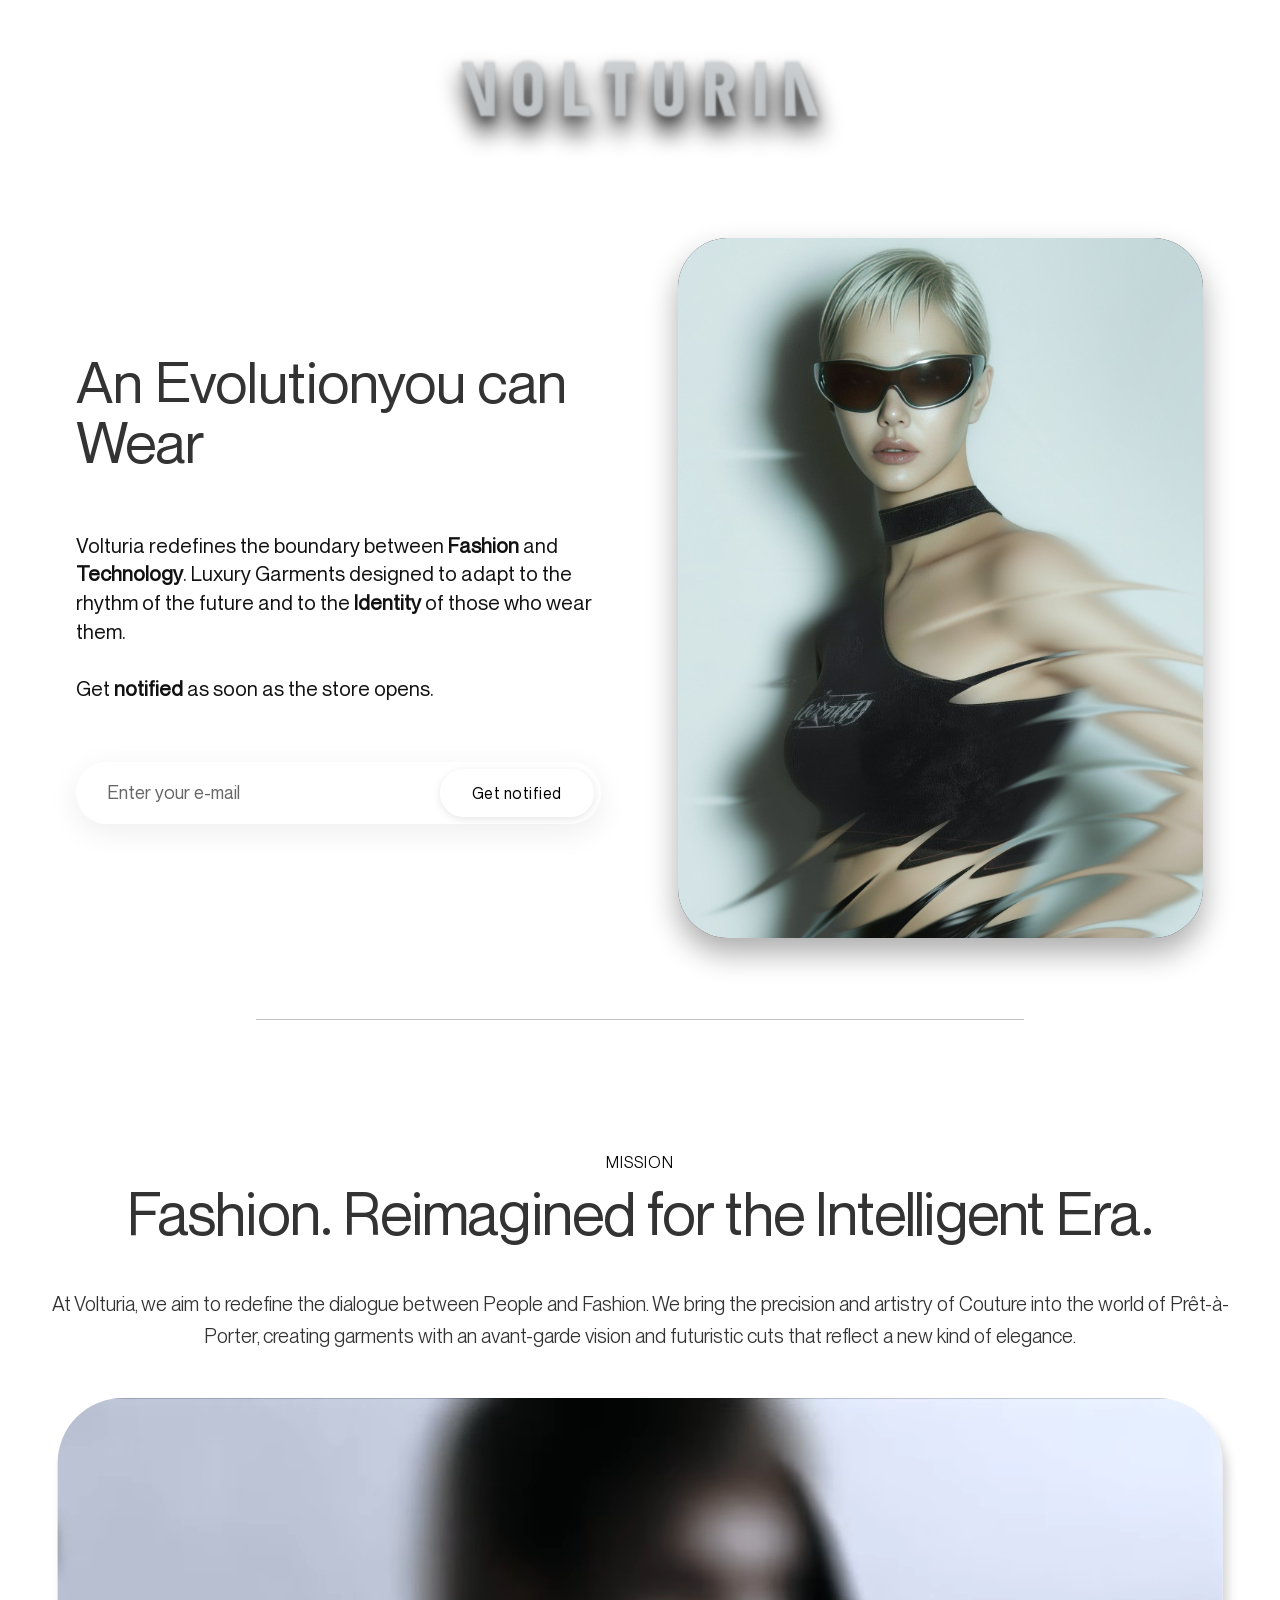
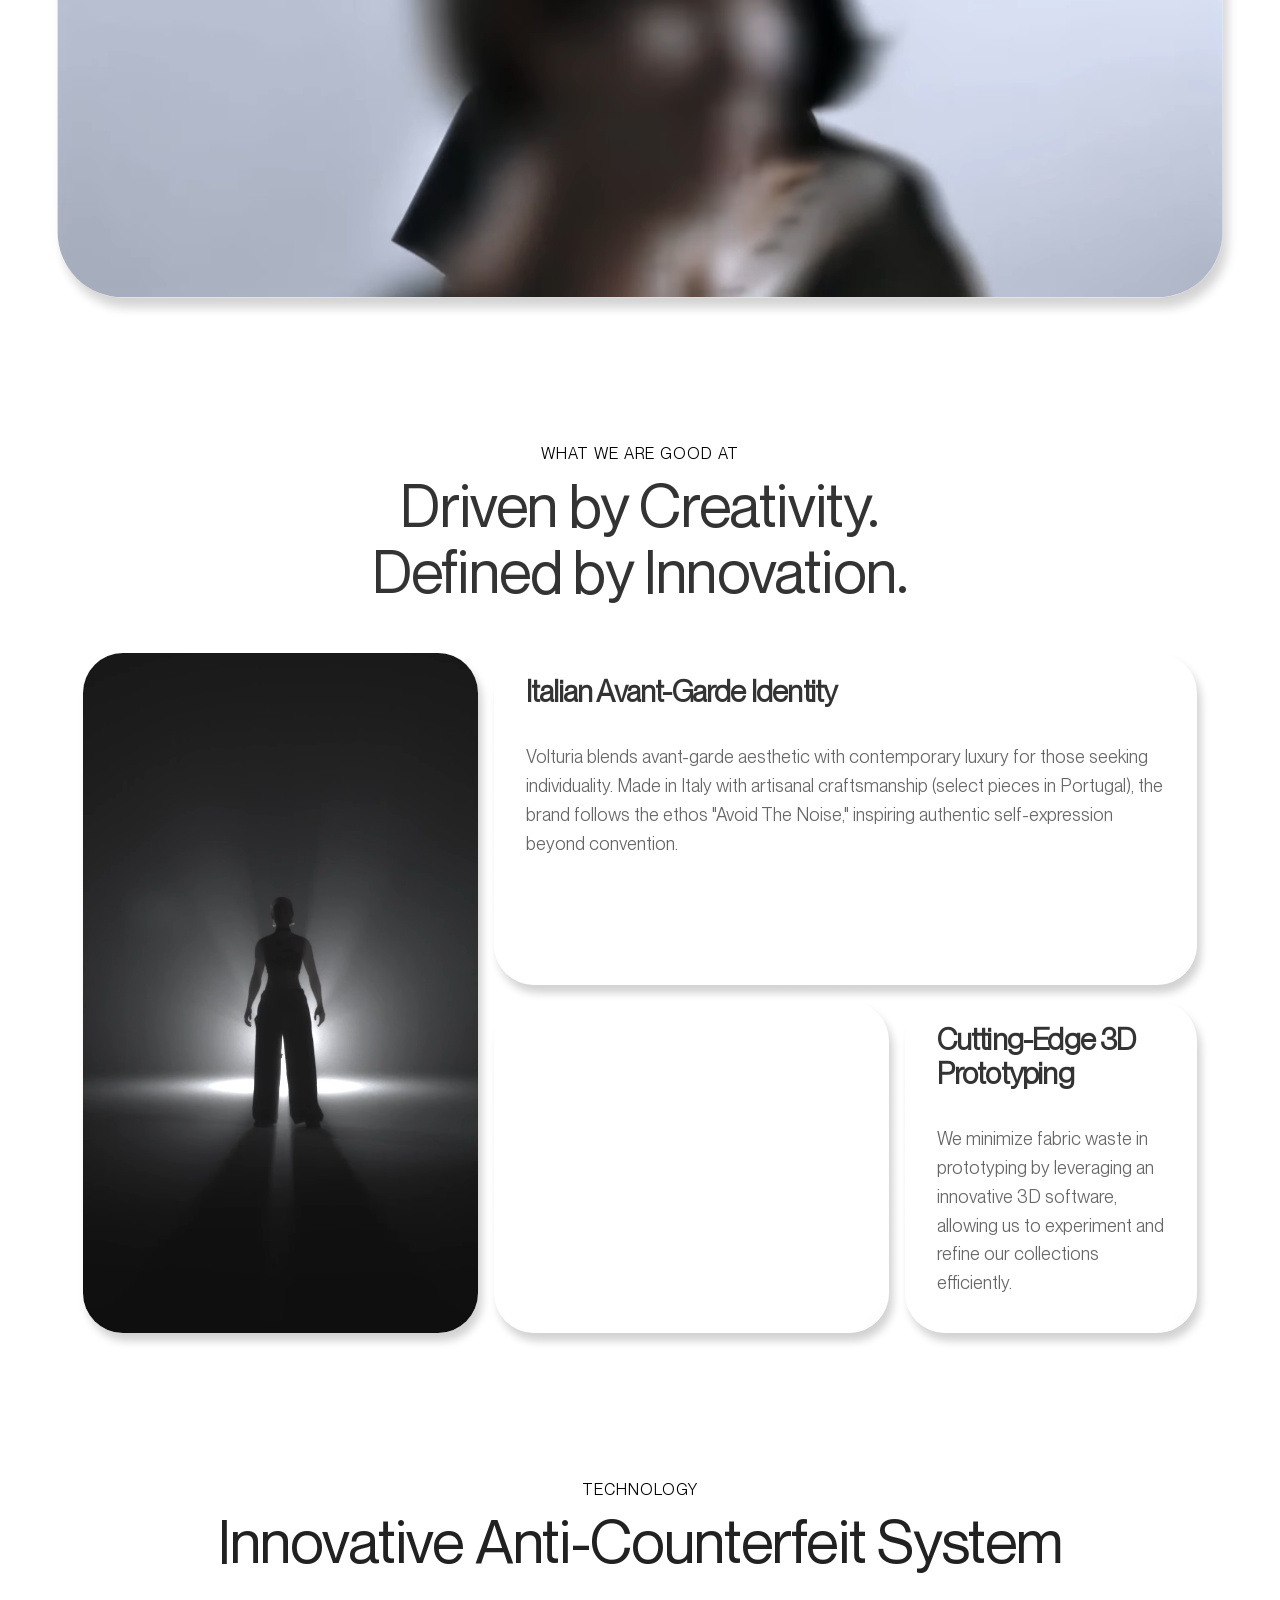
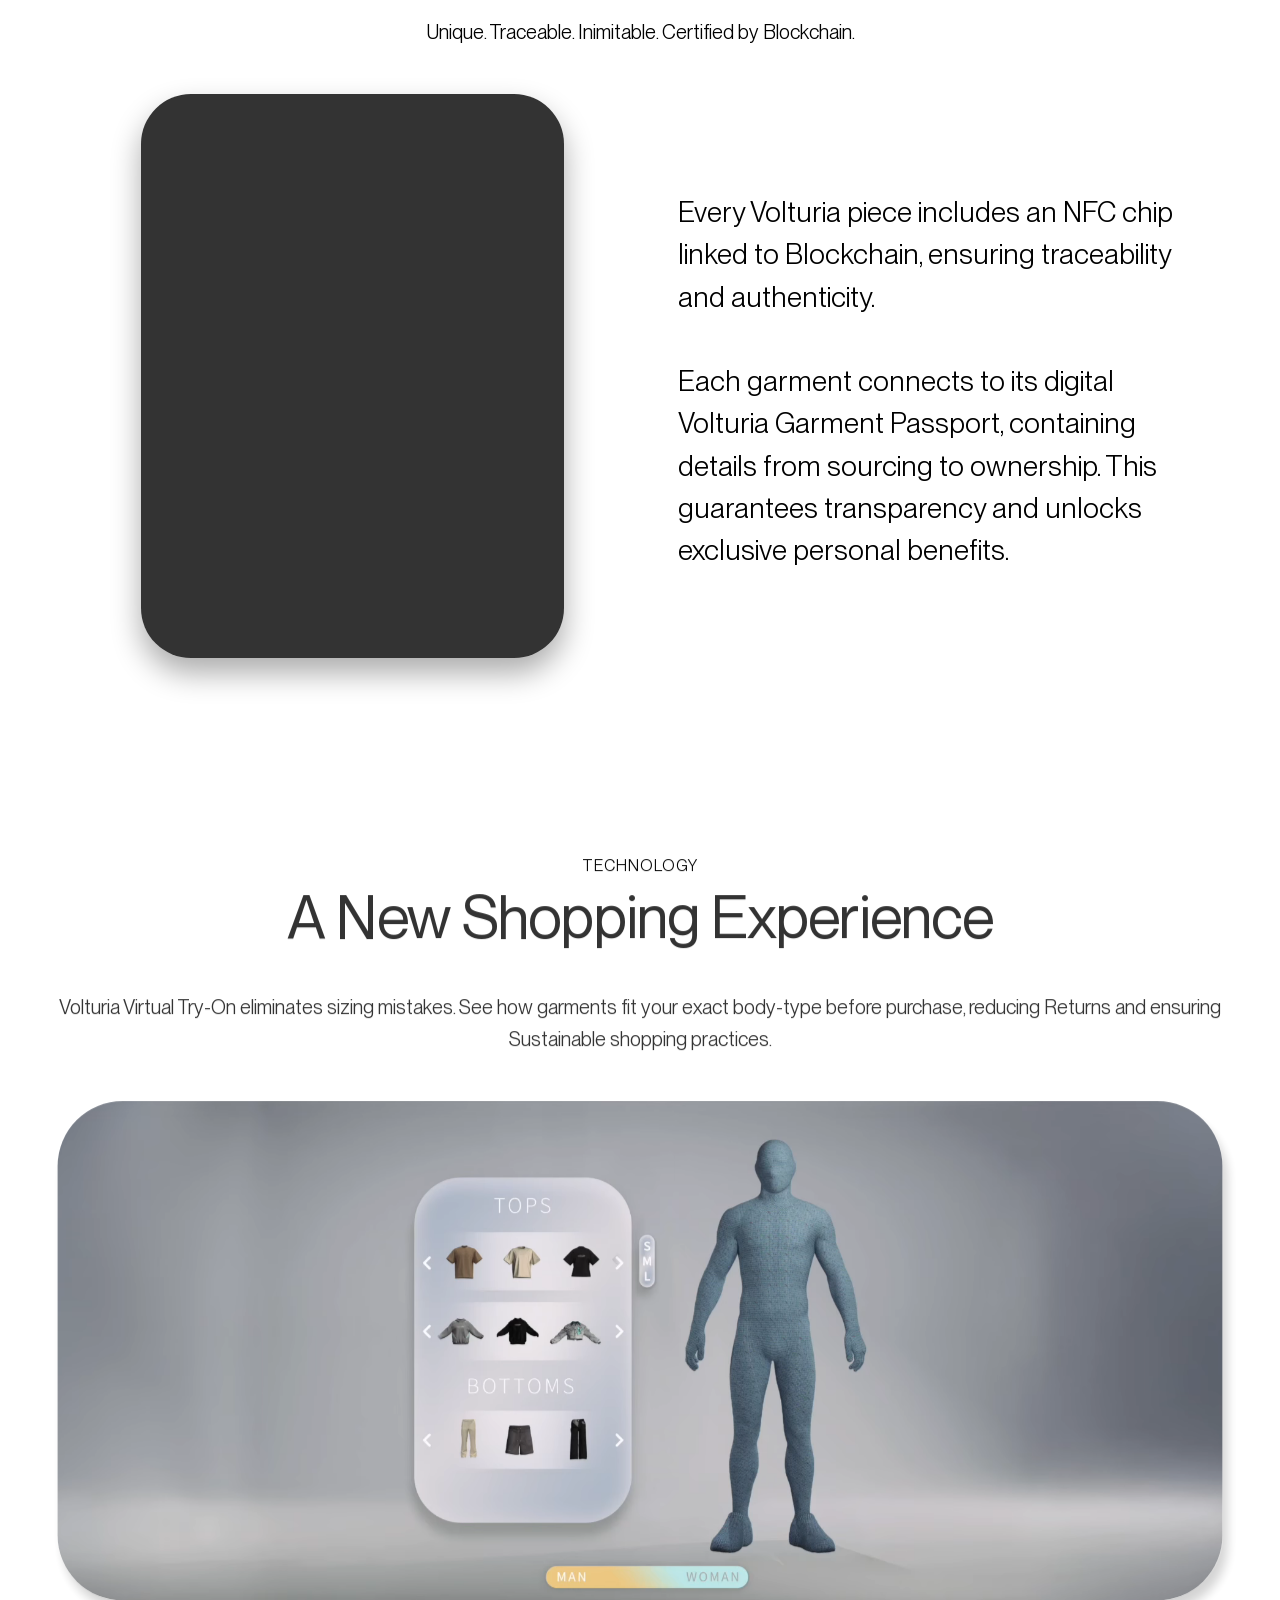
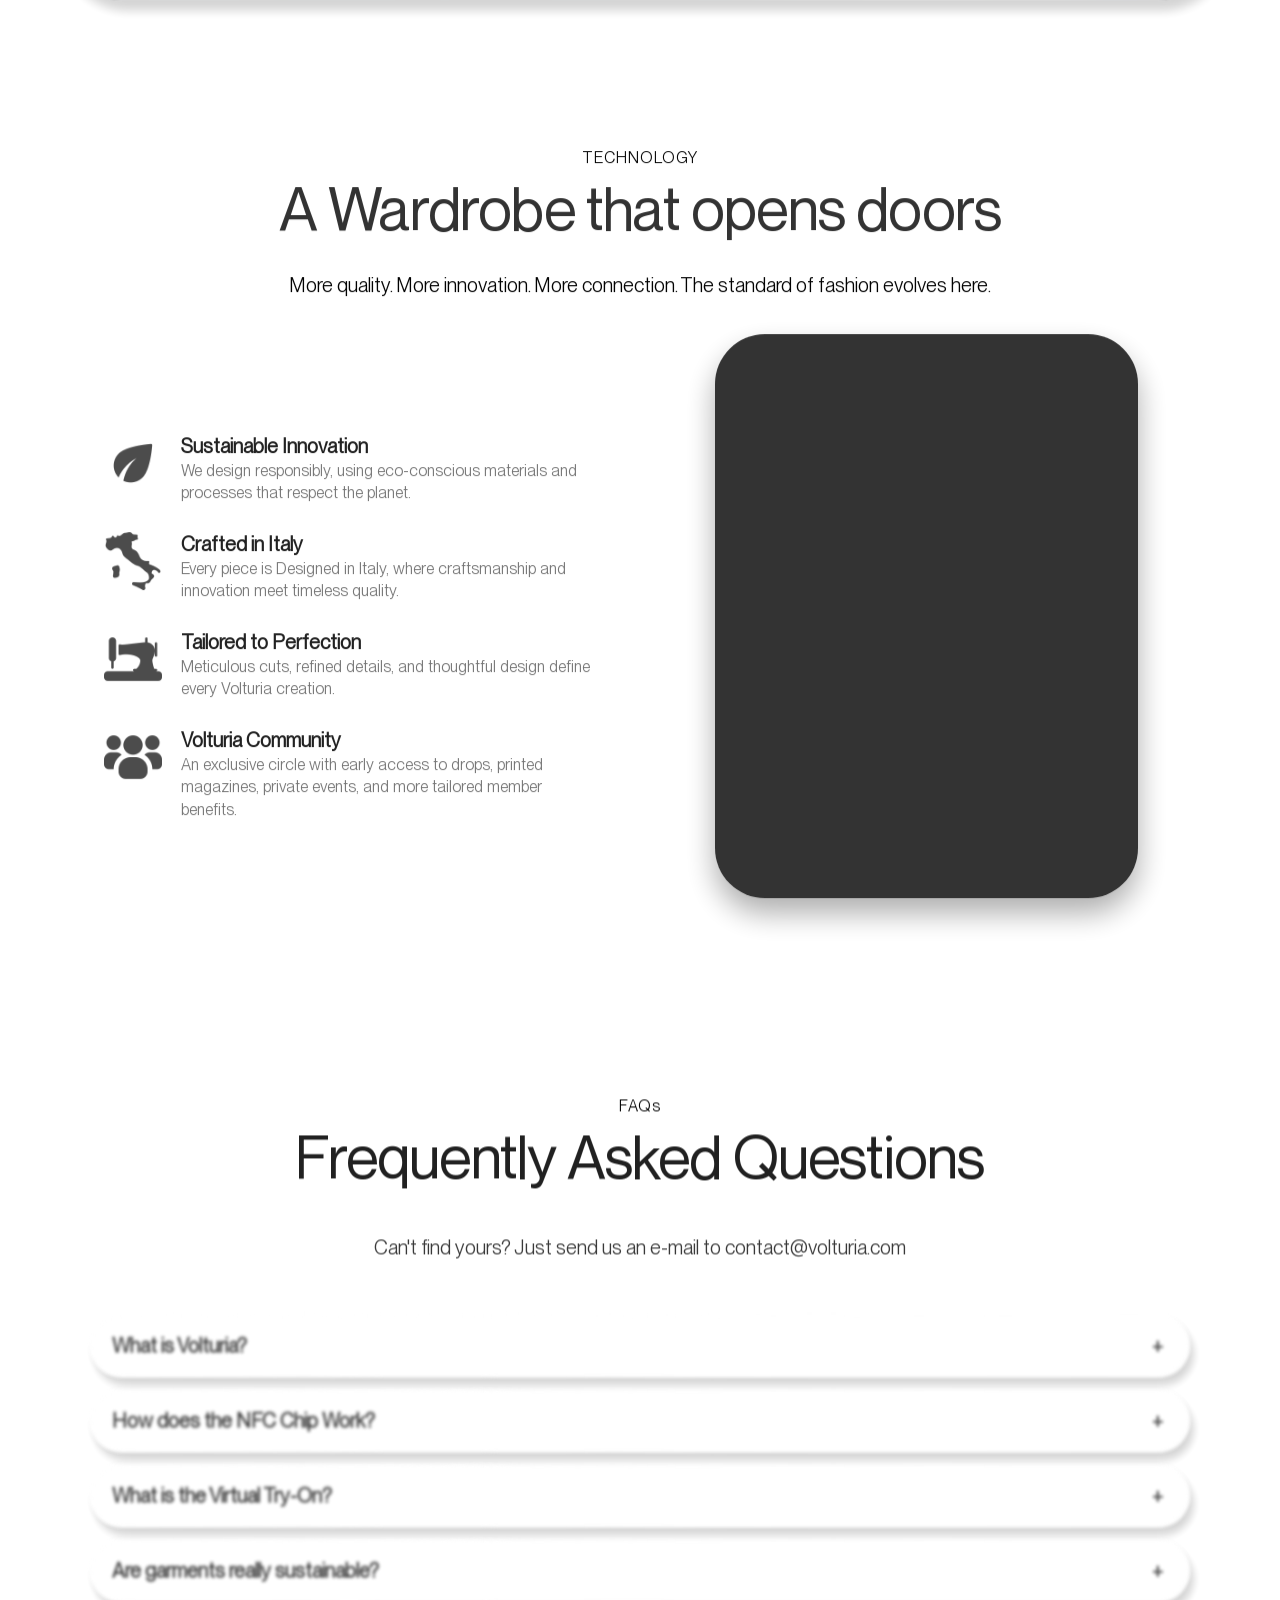
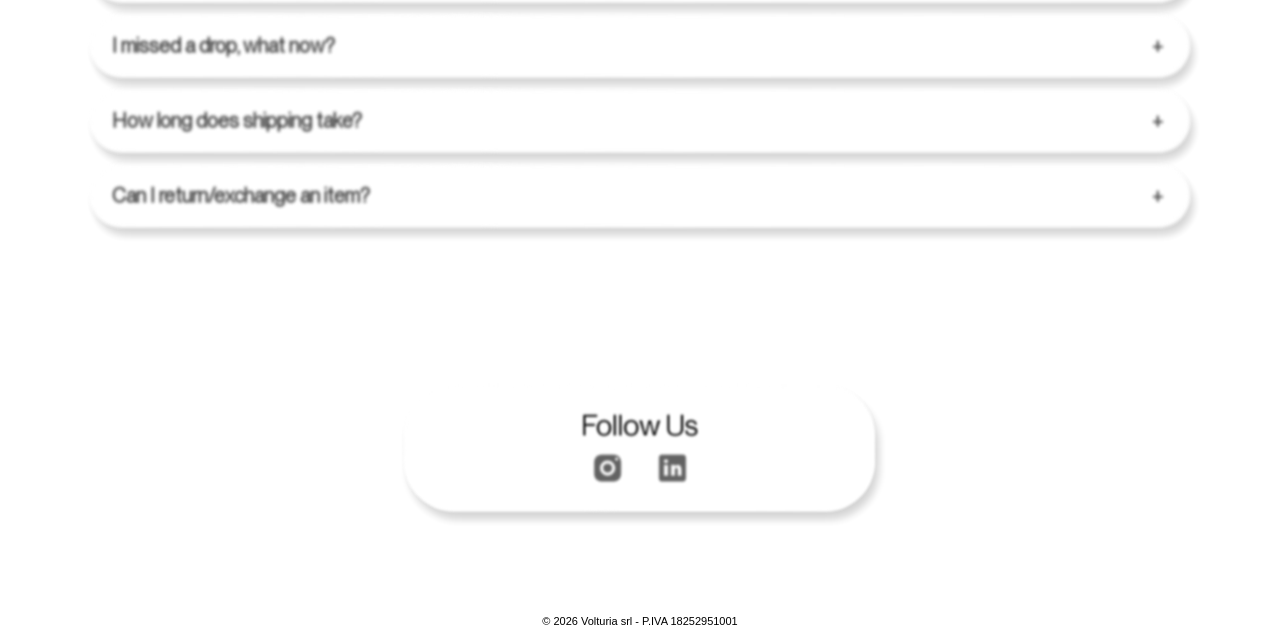
==== commit 04b963f5: "A capo mobile per il titolo newsletter An Evolution you can Wear. Il br è nascosto da 769px in su, c" ====
--- a/index.html
+++ b/index.html
@@ -184,6 +184,7 @@
           overflow-wrap: break-word;
           hyphens: auto;
         }
+        .newsletter-template--27505228448083__newsletter_PR7QFA .nl-title-br{ display: none; }
         .newsletter-template--27505228448083__newsletter_PR7QFA .nl-title strong{ font-weight: 700; }
         .newsletter-template--27505228448083__newsletter_PR7QFA .nl-title em{ font-style: italic; }
         .newsletter-template--27505228448083__newsletter_PR7QFA .nl-text{ 
@@ -526,7 +527,7 @@
           </div>
         </div>
         <div class="nl-content"><div class="theme-block" ><div class="h2 appear-delay nl-title" >
-                      An Evolution you can Wear
+                      An Evolution<br class="nl-title-br">you can Wear
                     </div></div><div class="theme-block" ><div class="rte rte--block appear-delay-1 nl-text" >
                       <p><br/>Volturia redefines the boundary between <strong>Fashion</strong> and <strong>Technology</strong>. Luxury Garments designed to adapt to the rhythm of the future and to the <strong>Identity</strong> of those who wear them.<br/><br/>Get <strong>notified</strong> as soon as the store opens.<br/><br/></p>
                     </div></div><div class="theme-block" ><div class="appear-delay-2 nl-form" ><form method="post" action="https://formspree.io/f/YOUR_FORM_ID" id="newsletter-form" accept-charset="UTF-8" class="contact-form" data-newsletter-form>
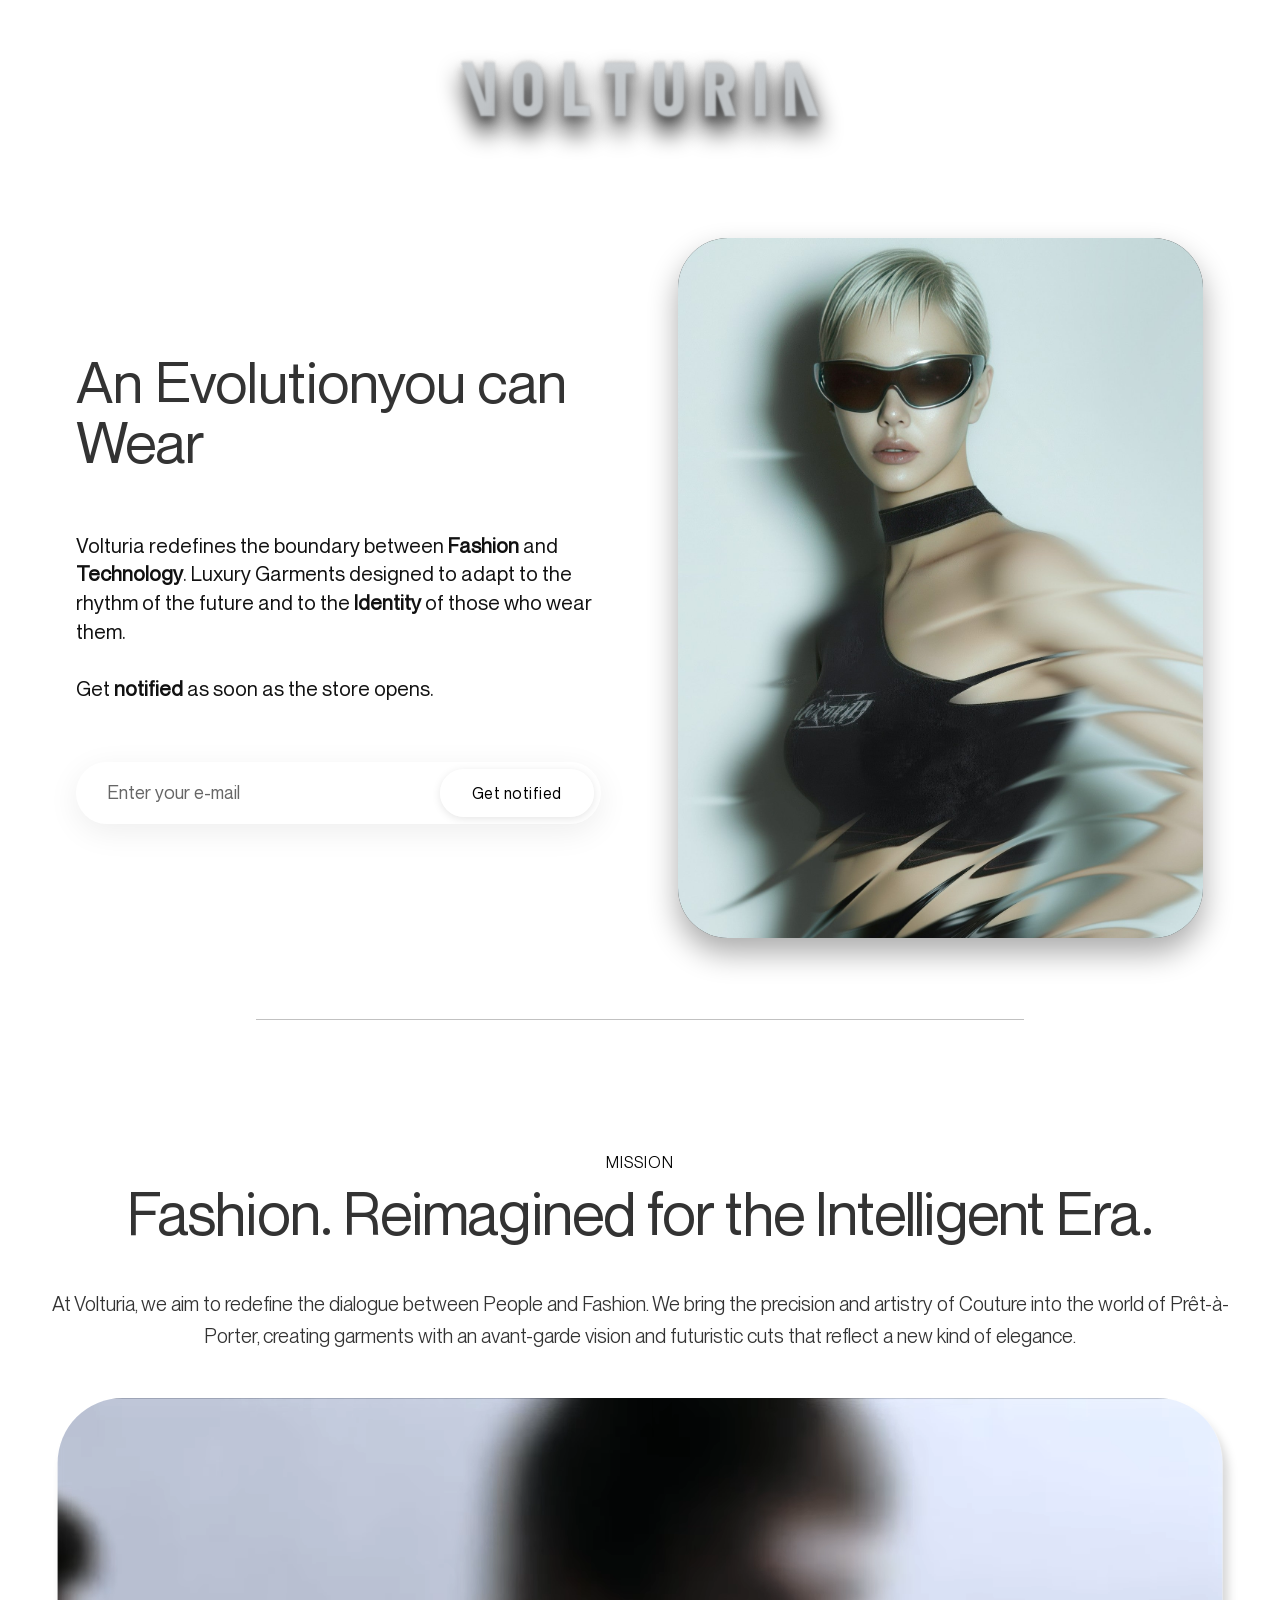
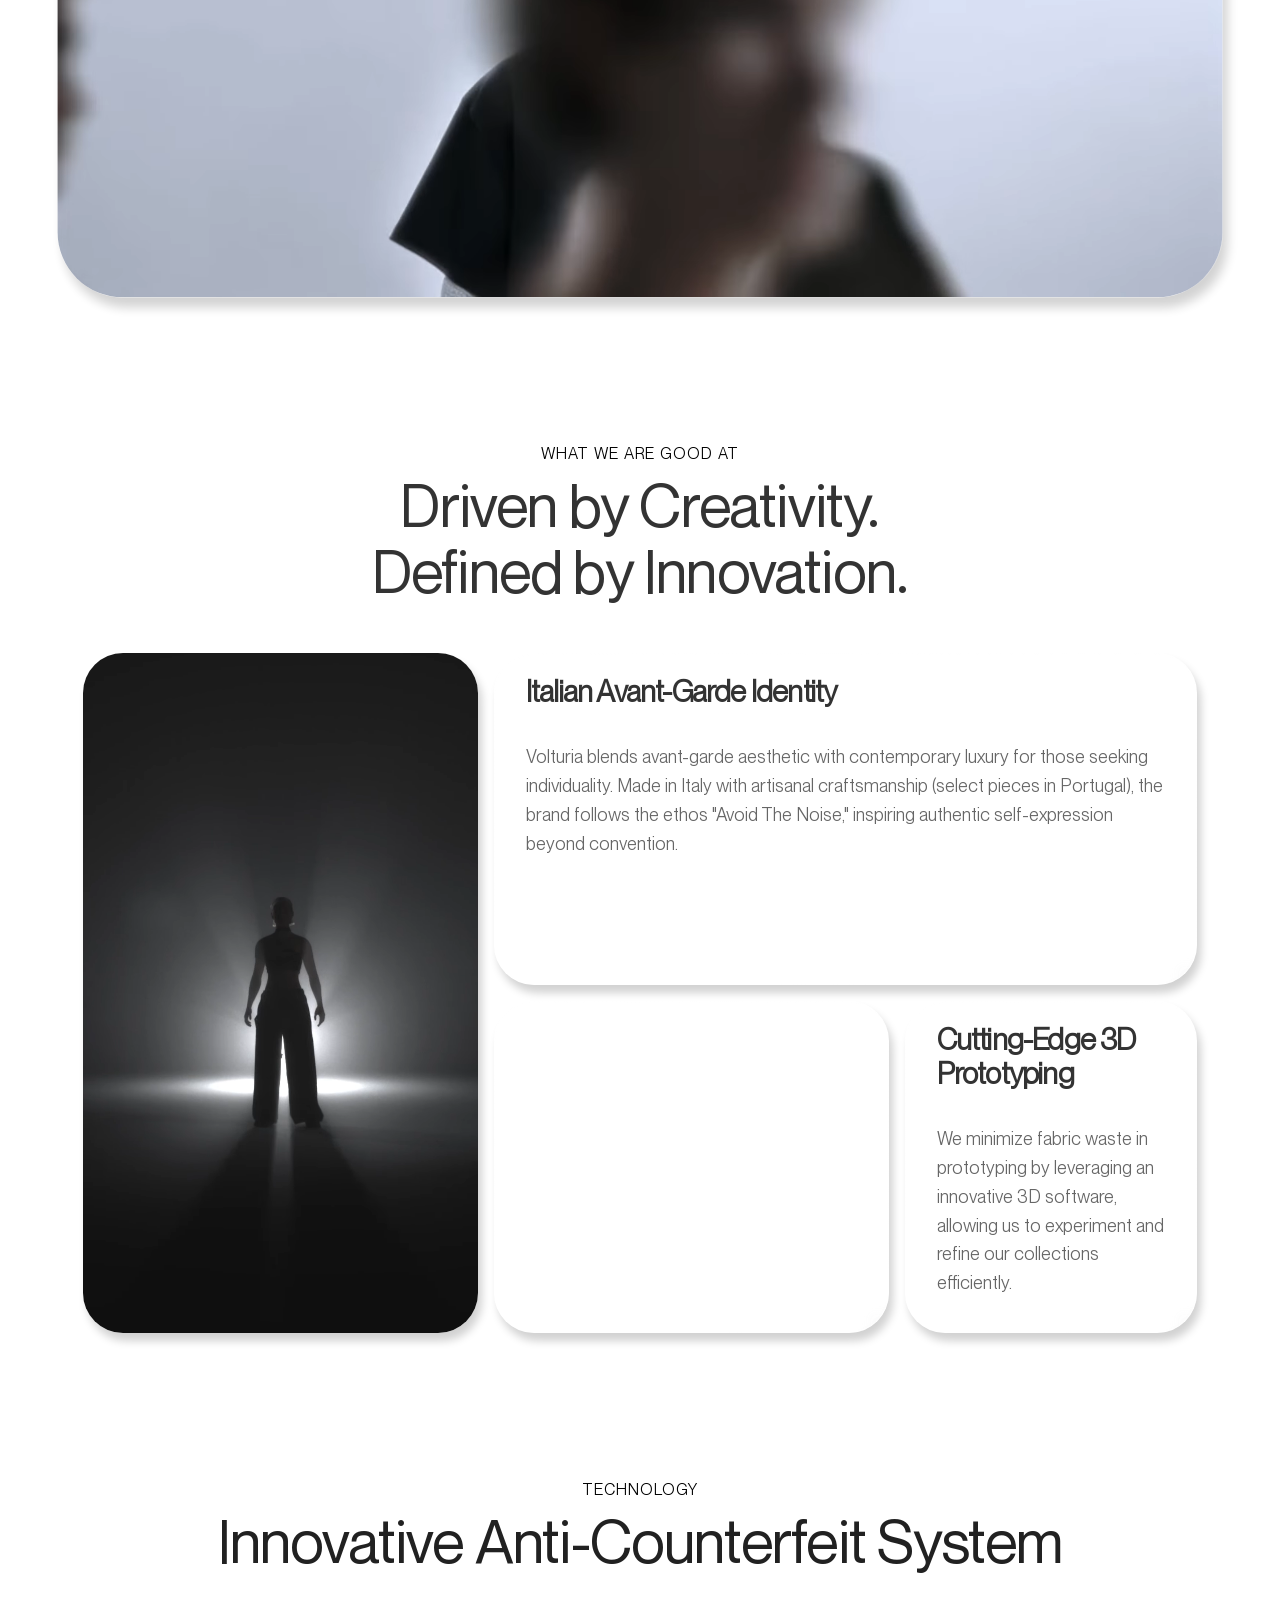
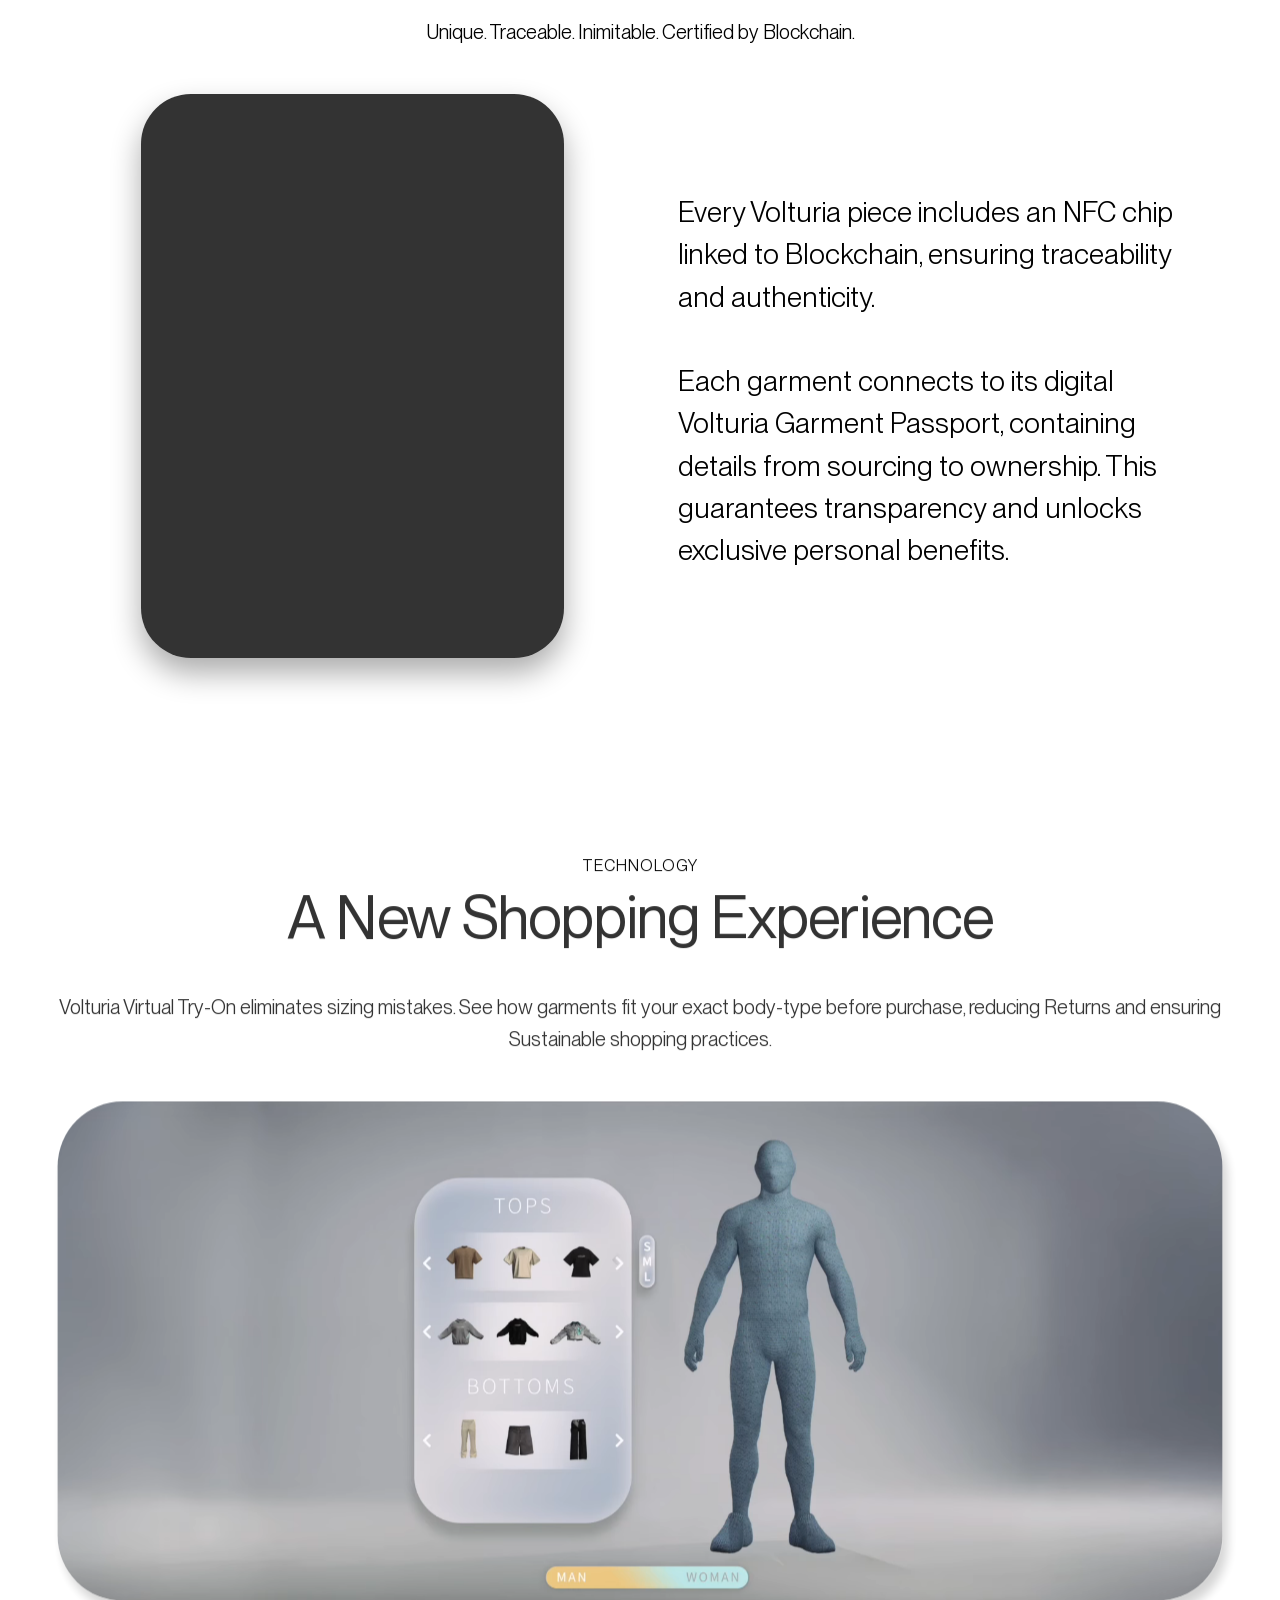
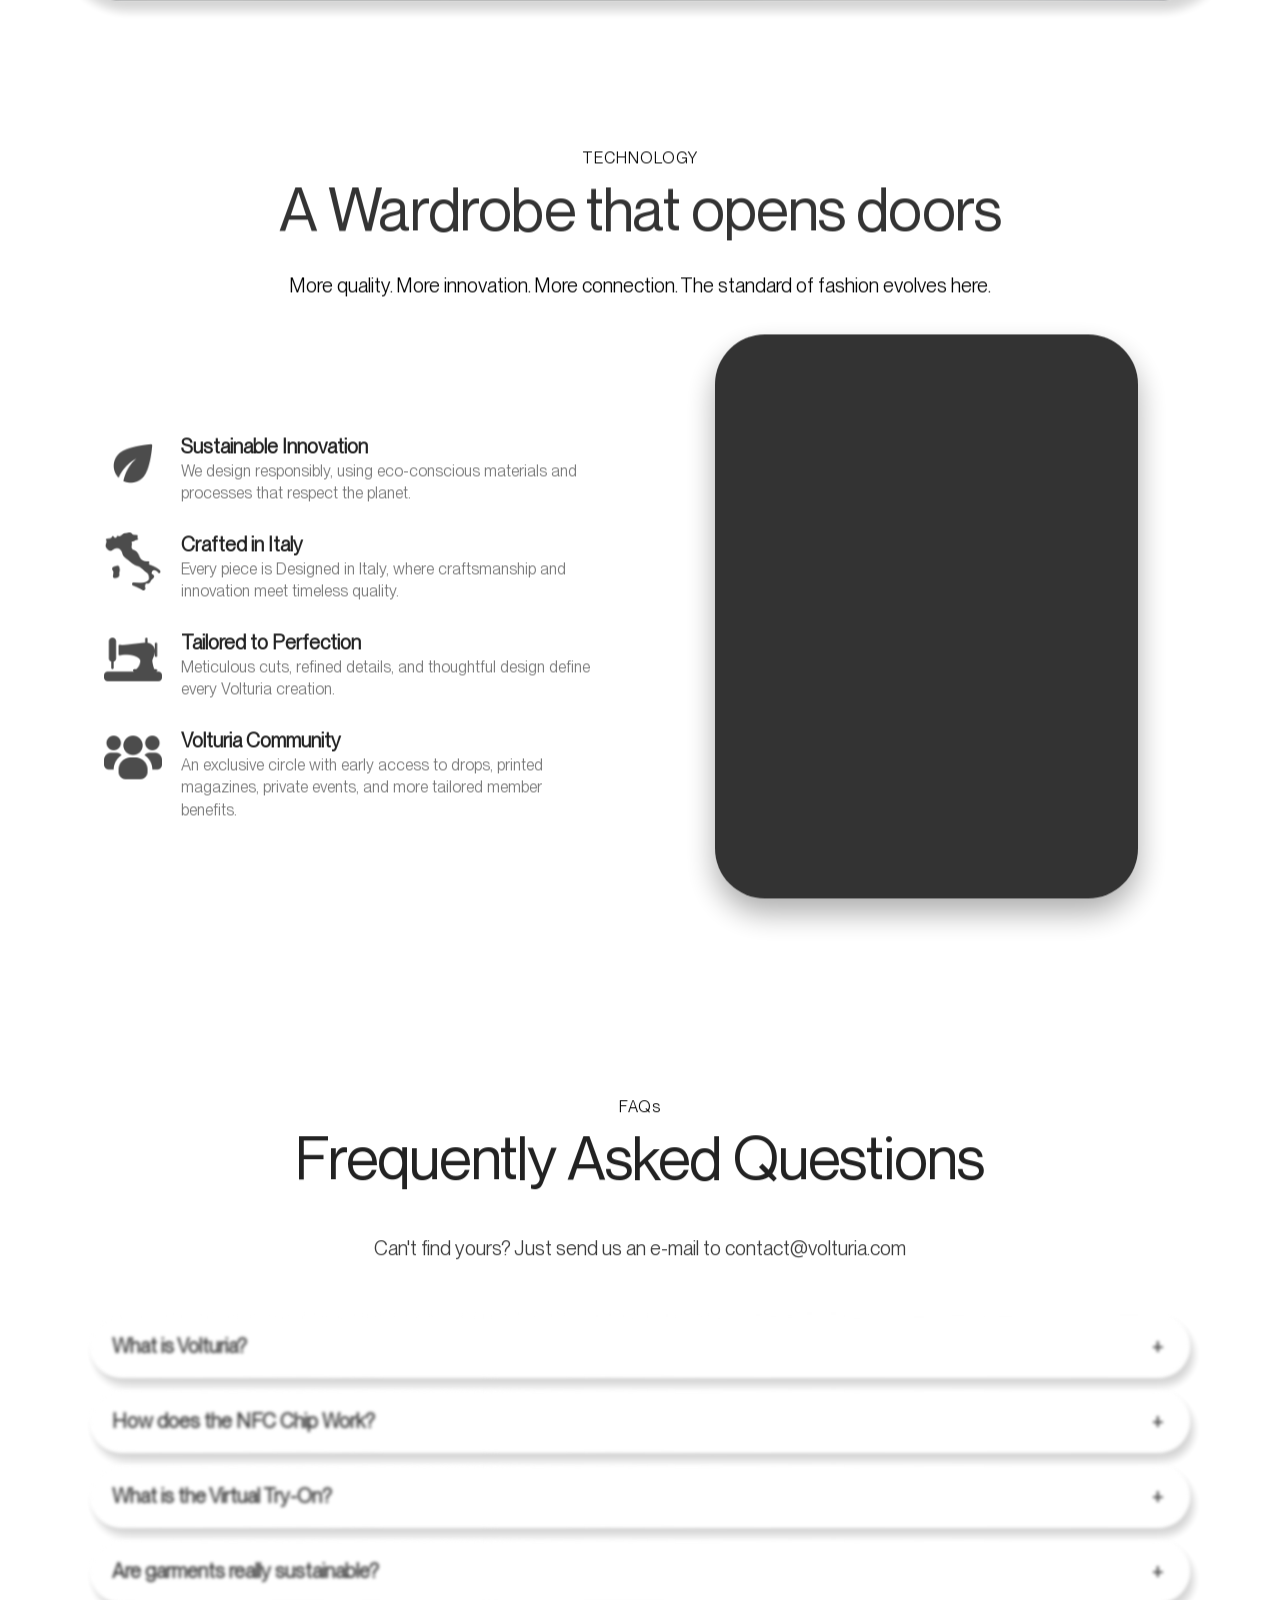
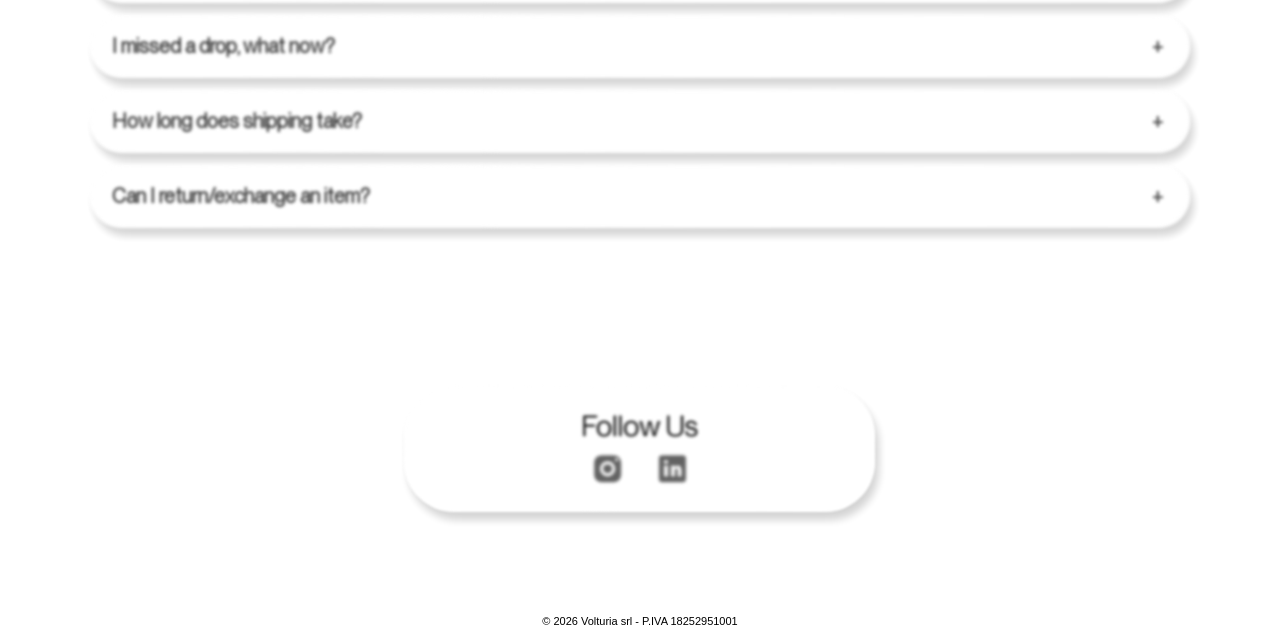
==== commit e2dca526: "Collega la newsletter e mostra Thank you al posto della textbox. GitHub Pages non può salvare file: " ====
--- a/index.html
+++ b/index.html
@@ -27,7 +27,7 @@
 
   <link rel="stylesheet" href="./assets/css/fonts.css">
   <link rel="stylesheet" href="./assets/css/theme.css">
-  <link rel="stylesheet" href="./assets/css/site.css?v=20260911-7">
+  <link rel="stylesheet" href="./assets/css/site.css?v=20260911-8">
 
   <script>
     document.documentElement.className = document.documentElement.className.replace('no-js', 'js');
@@ -542,6 +542,7 @@
       <button type="submit" id="newsletter-form-submit" class="newsletter-form-group__submit" title="Subscribe">
         <svg aria-hidden="true" focusable="false" role="presentation" class="icon icon-email" viewBox="0 0 64 64"><path d="M63 52H1V12h62zM1 12l25.68 24h9.72L63 12M21.82 31.68L1.56 51.16m60.78.78L41.27 31.68"/></svg>
       </button>
+      <p class="nl-form-thanks" data-form-thanks hidden>Thank you for trusting us</p>
     </div>
     <p class="nl-form-status" data-form-status role="status" aria-live="polite"></p></form>
 <div class="nl-button-row">
@@ -3022,6 +3023,6 @@
   </div>
 
   
-  <script src="./assets/js/main.js"></script>
+  <script src="./assets/js/main.js?v=20260911-8"></script>
 </body>
 </html>
--- a/assets/css/site.css
+++ b/assets/css/site.css
@@ -41,6 +41,36 @@
   color: #333333;
 }
 
+.newsletter-form-group.is-success {
+  justify-content: center;
+  pointer-events: none;
+}
+
+.newsletter-form-group.is-success .newsletter-form-group__input,
+.newsletter-form-group.is-success .newsletter-form-group__submit,
+.newsletter-form-group.is-success .nl-pill-button,
+form.is-success .nl-form-status {
+  display: none !important;
+}
+
+.nl-form-thanks {
+  display: none;
+  margin: 0;
+  width: 100%;
+  text-align: center;
+  font-family: 'PPNeueMontrealTitoli', 'PPNeueMontreal', sans-serif;
+  font-weight: 400;
+  font-size: clamp(16px, 2.2vw, 22px);
+  letter-spacing: 0.02em;
+  line-height: 1.3;
+  color: #333333;
+  padding: 12px 20px;
+}
+
+.newsletter-form-group.is-success .nl-form-thanks {
+  display: block;
+}
+
 .nl-form-status.is-visible {
   display: block;
 }
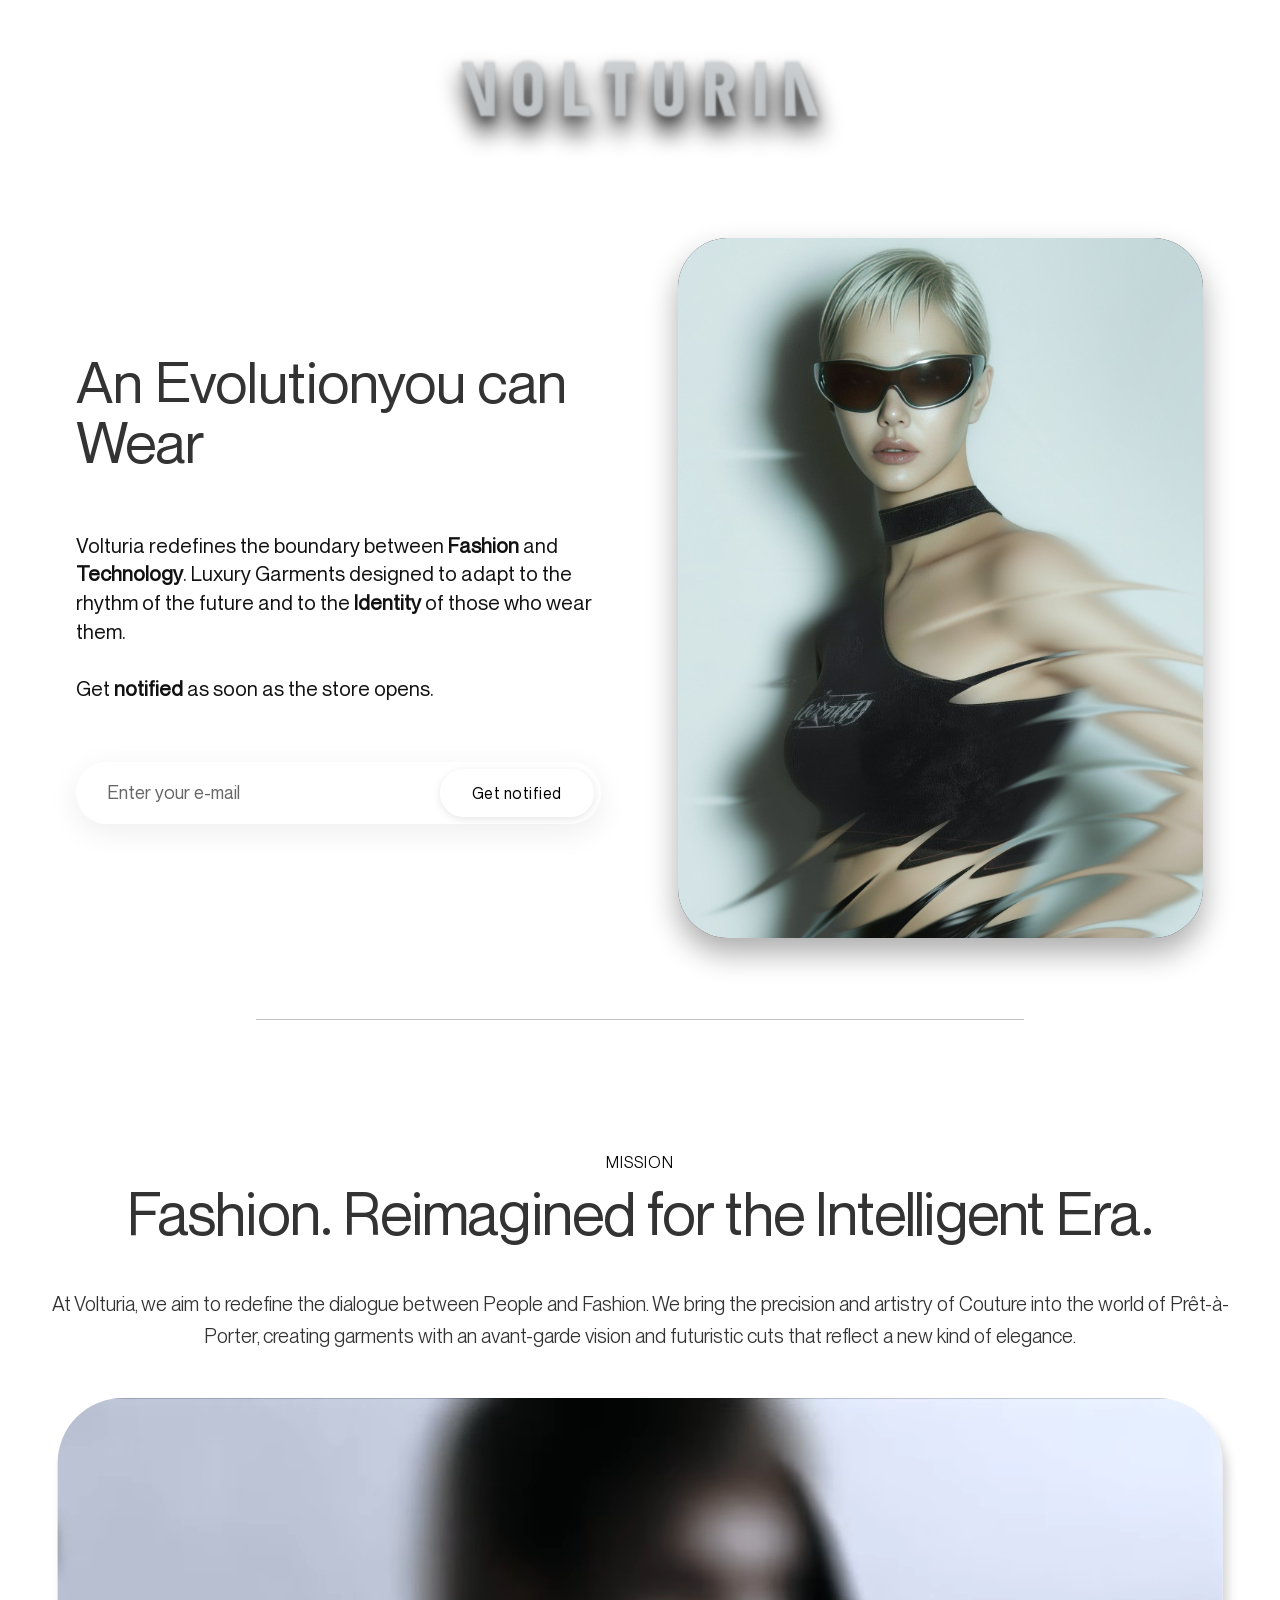
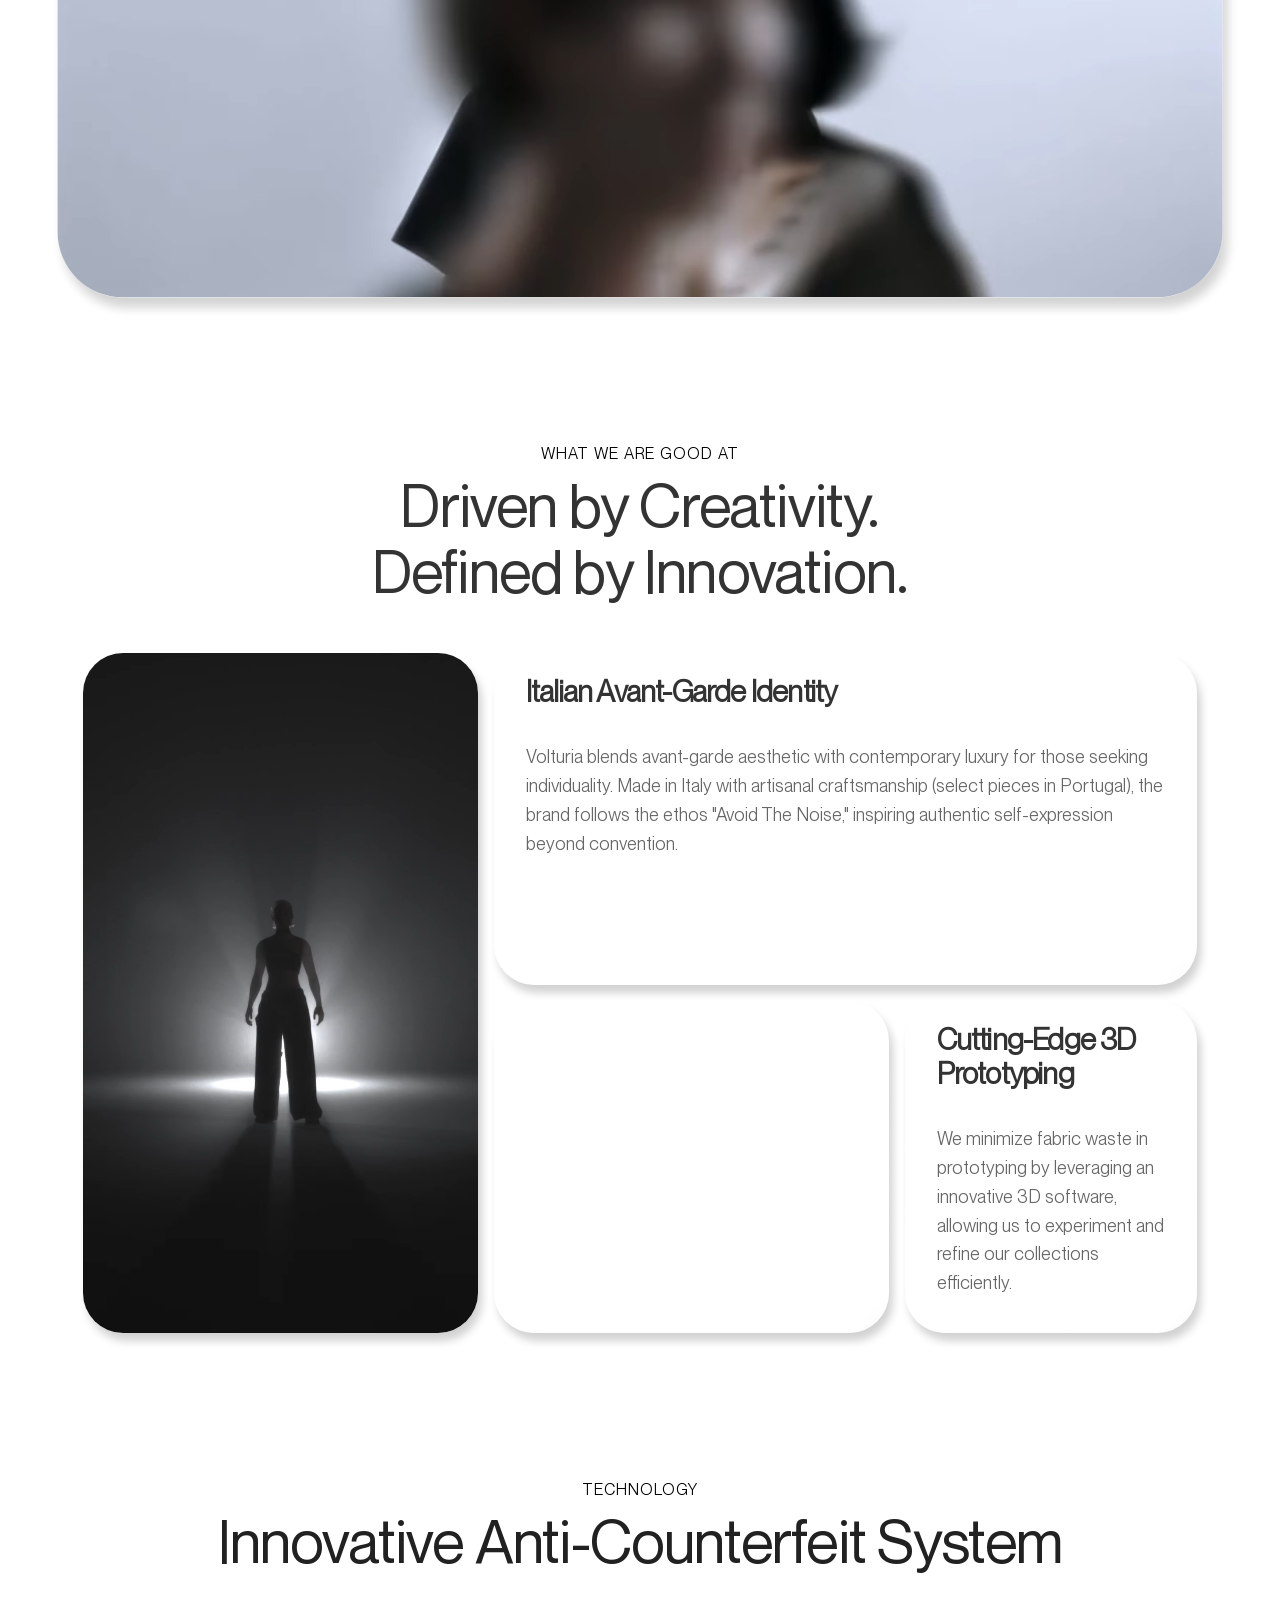
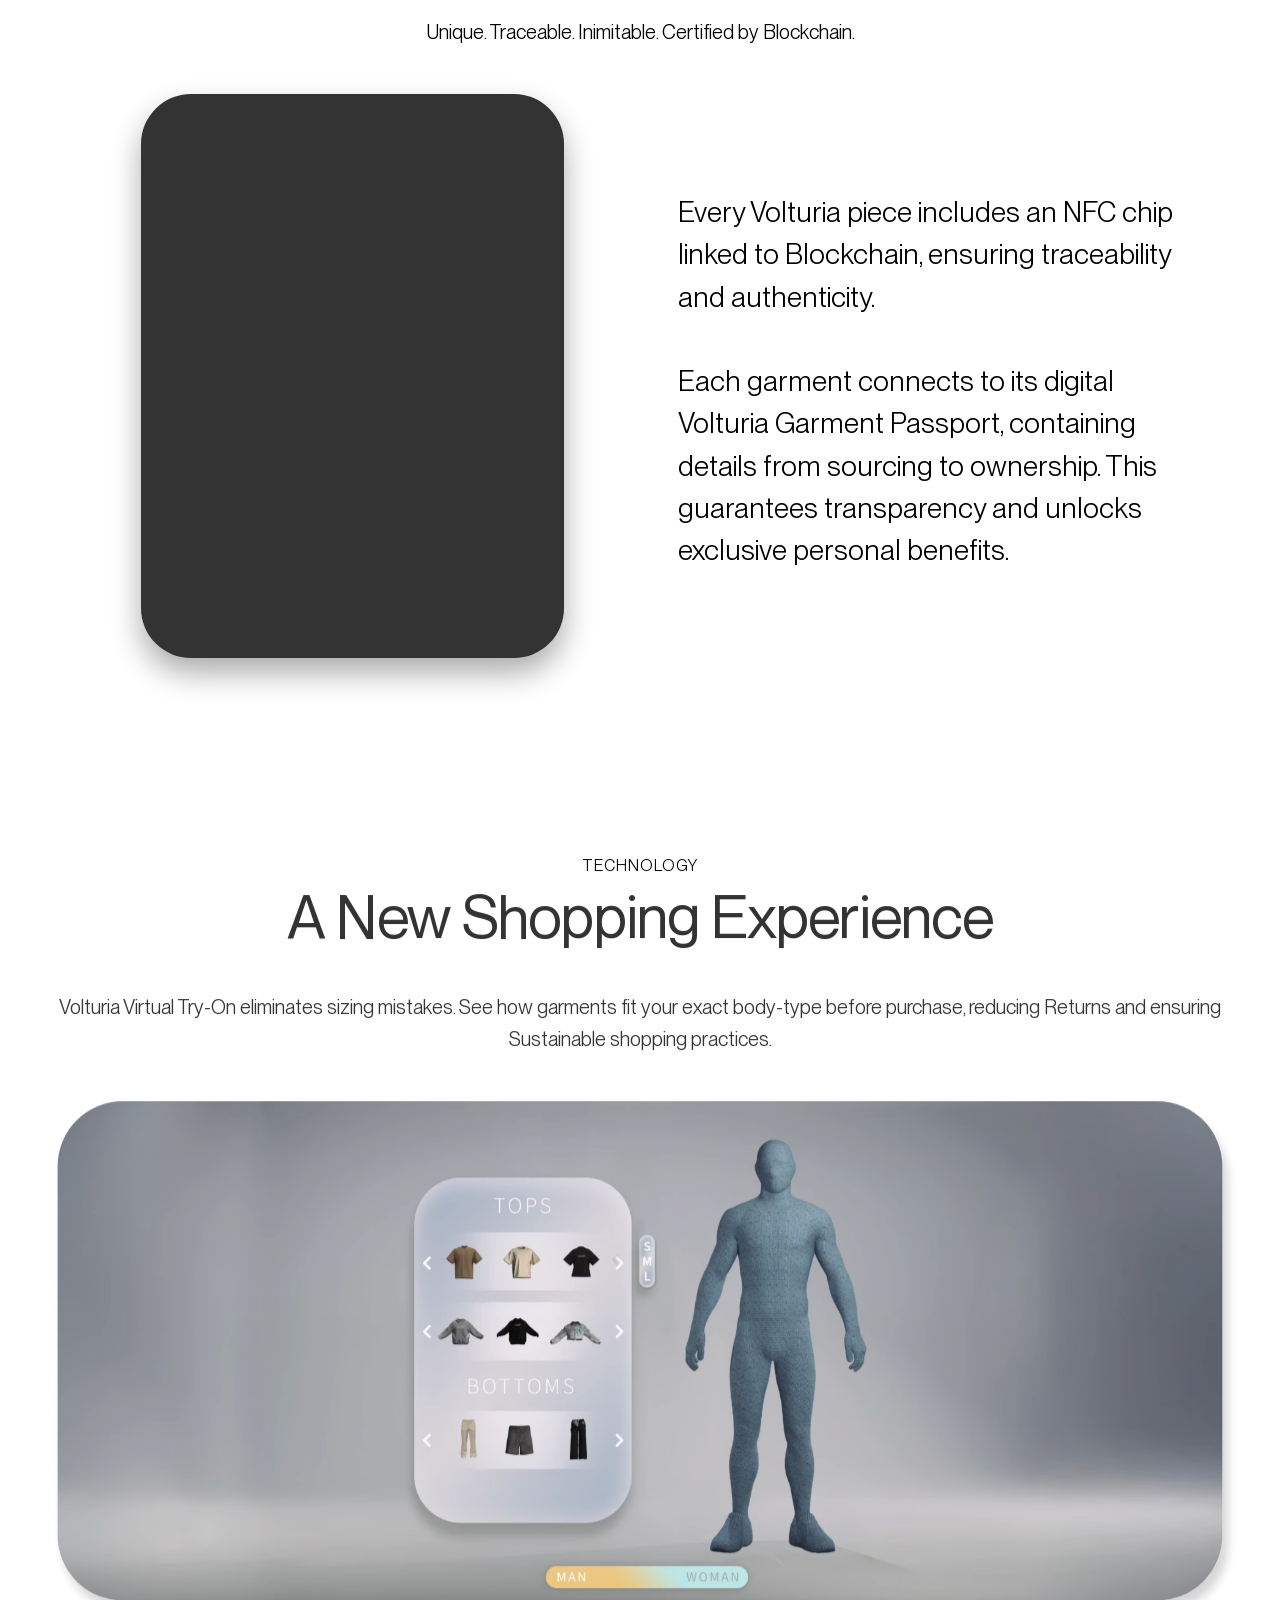
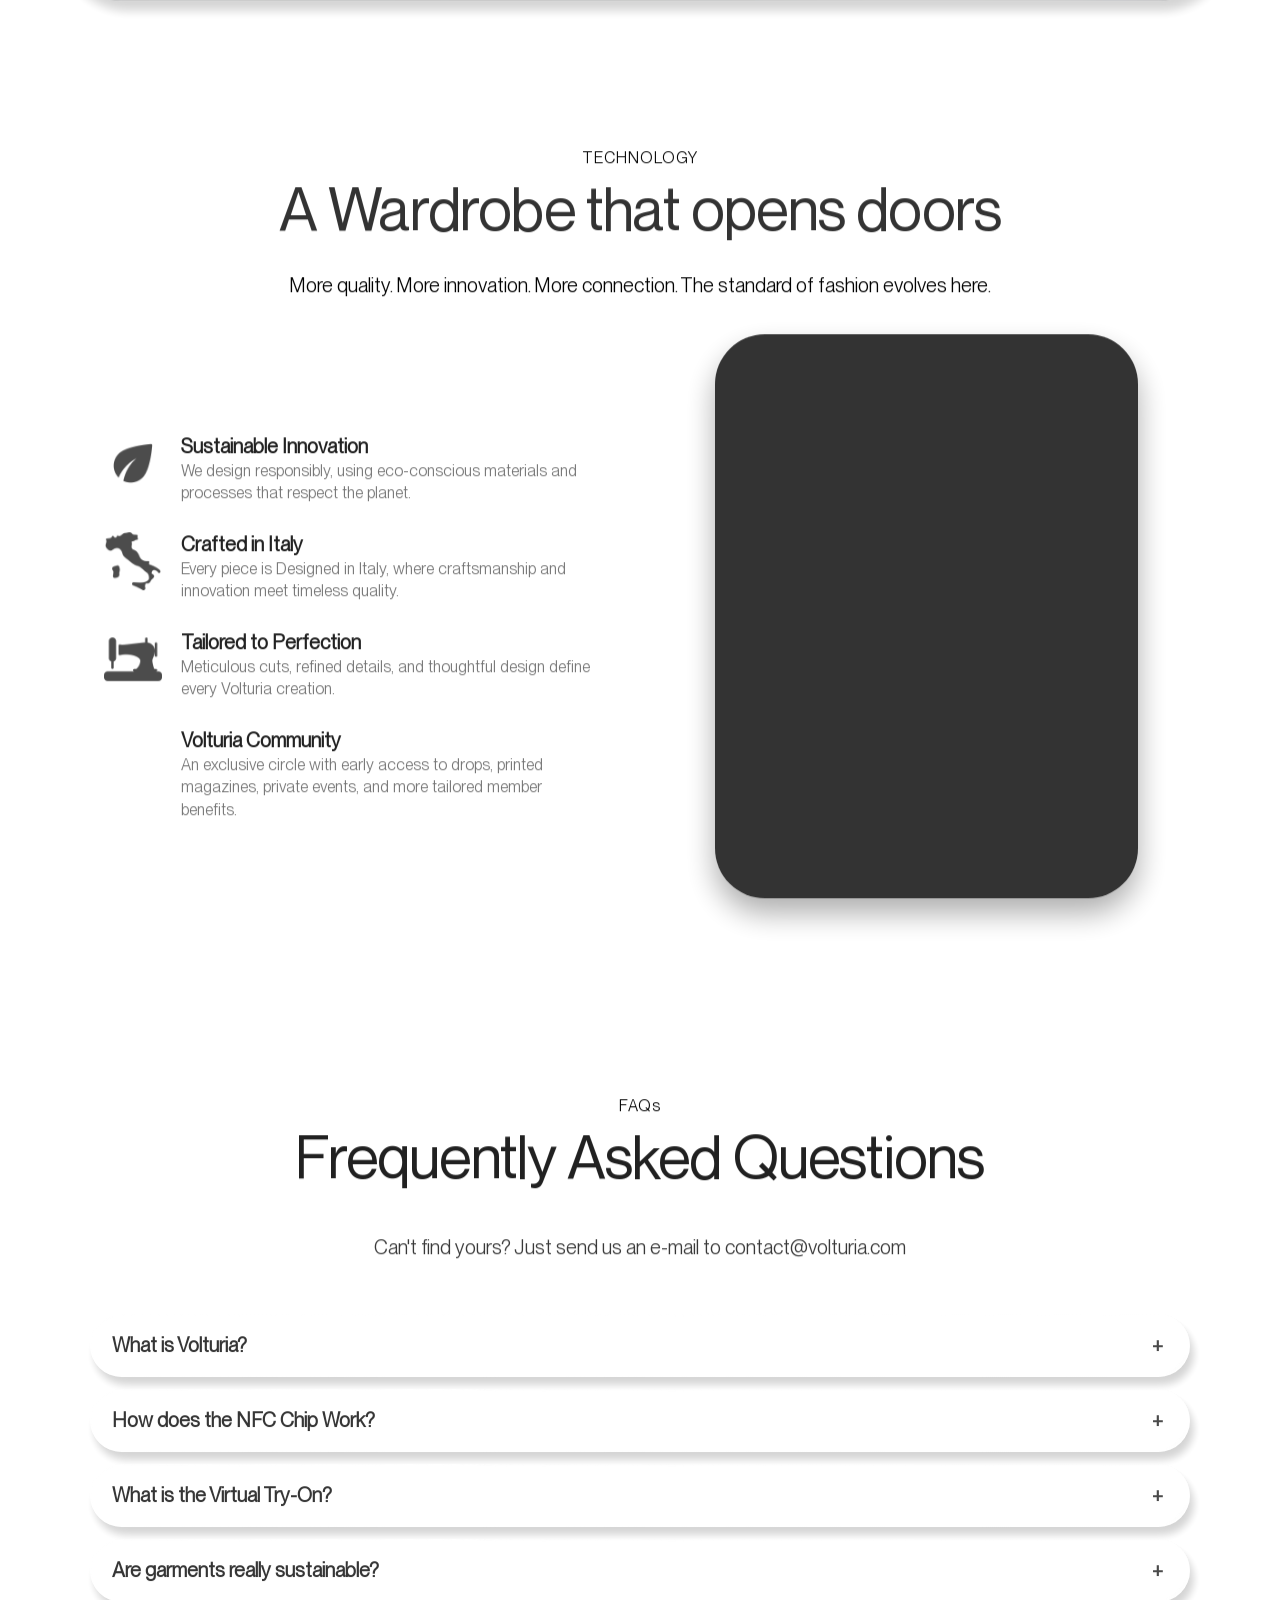
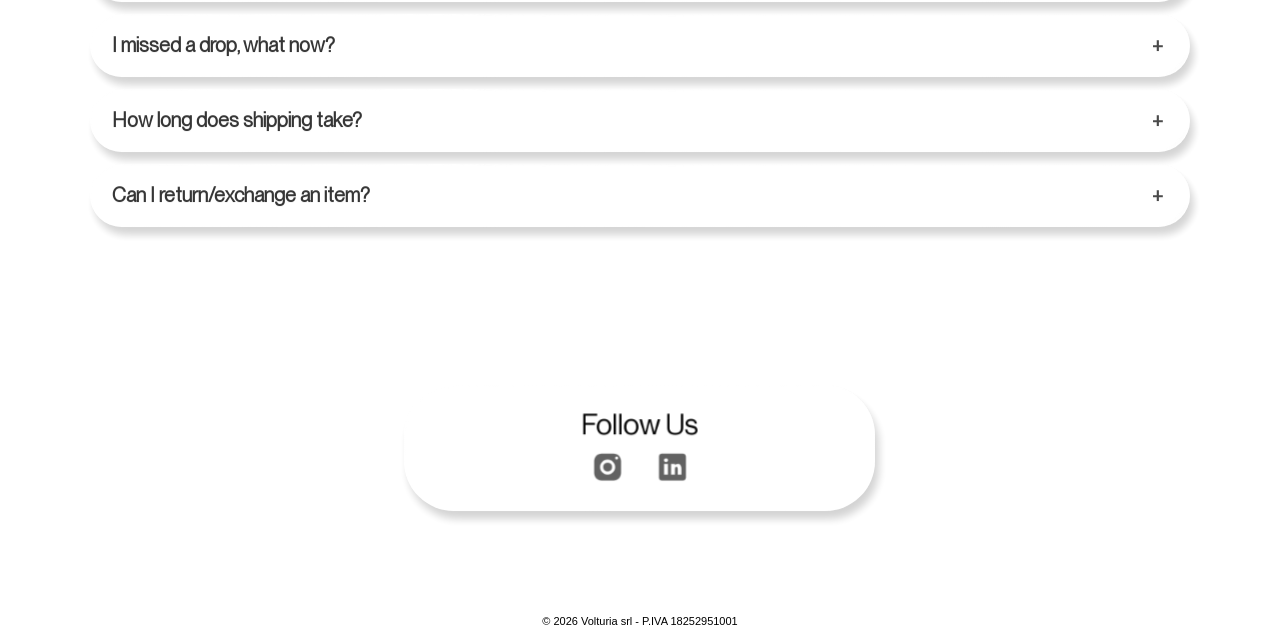
==== commit 3f9e281e: "Anima il ringraziamento newsletter: fade-in, blur-to-focus, verde e sottolineato. Thank you for trus" ====
--- a/index.html
+++ b/index.html
@@ -27,7 +27,7 @@
 
   <link rel="stylesheet" href="./assets/css/fonts.css">
   <link rel="stylesheet" href="./assets/css/theme.css">
-  <link rel="stylesheet" href="./assets/css/site.css?v=20260911-8">
+  <link rel="stylesheet" href="./assets/css/site.css?v=20260911-9">
 
   <script>
     document.documentElement.className = document.documentElement.className.replace('no-js', 'js');
--- a/assets/css/site.css
+++ b/assets/css/site.css
@@ -63,12 +63,29 @@
   font-size: clamp(16px, 2.2vw, 22px);
   letter-spacing: 0.02em;
   line-height: 1.3;
-  color: #333333;
+  color: #00ff55;
+  text-decoration: underline;
+  text-underline-offset: 0.18em;
+  text-decoration-thickness: 2px;
   padding: 12px 20px;
+  opacity: 0;
+  filter: blur(10px);
 }
 
 .newsletter-form-group.is-success .nl-form-thanks {
   display: block;
+  animation: nlThanksReveal 0.9s ease forwards;
+}
+
+@keyframes nlThanksReveal {
+  from {
+    opacity: 0;
+    filter: blur(10px);
+  }
+  to {
+    opacity: 1;
+    filter: blur(0);
+  }
 }
 
 .nl-form-status.is-visible {
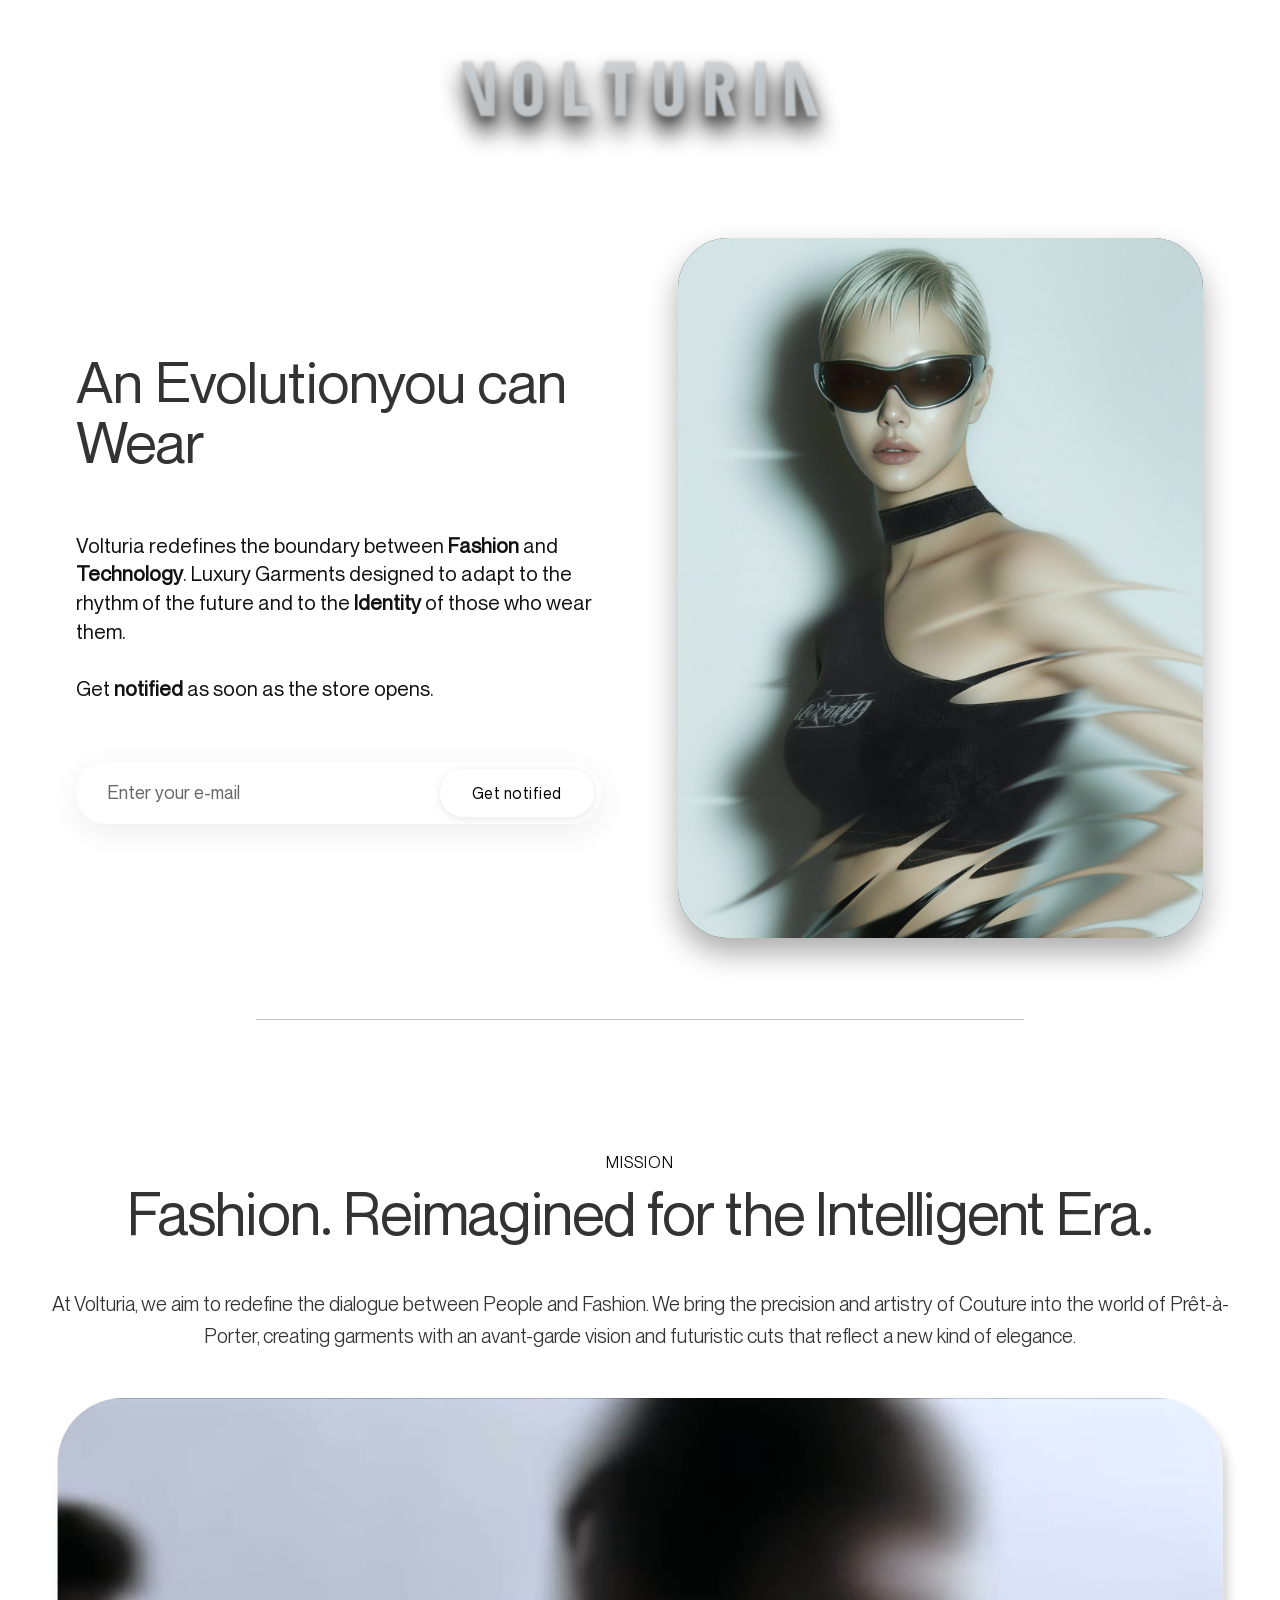
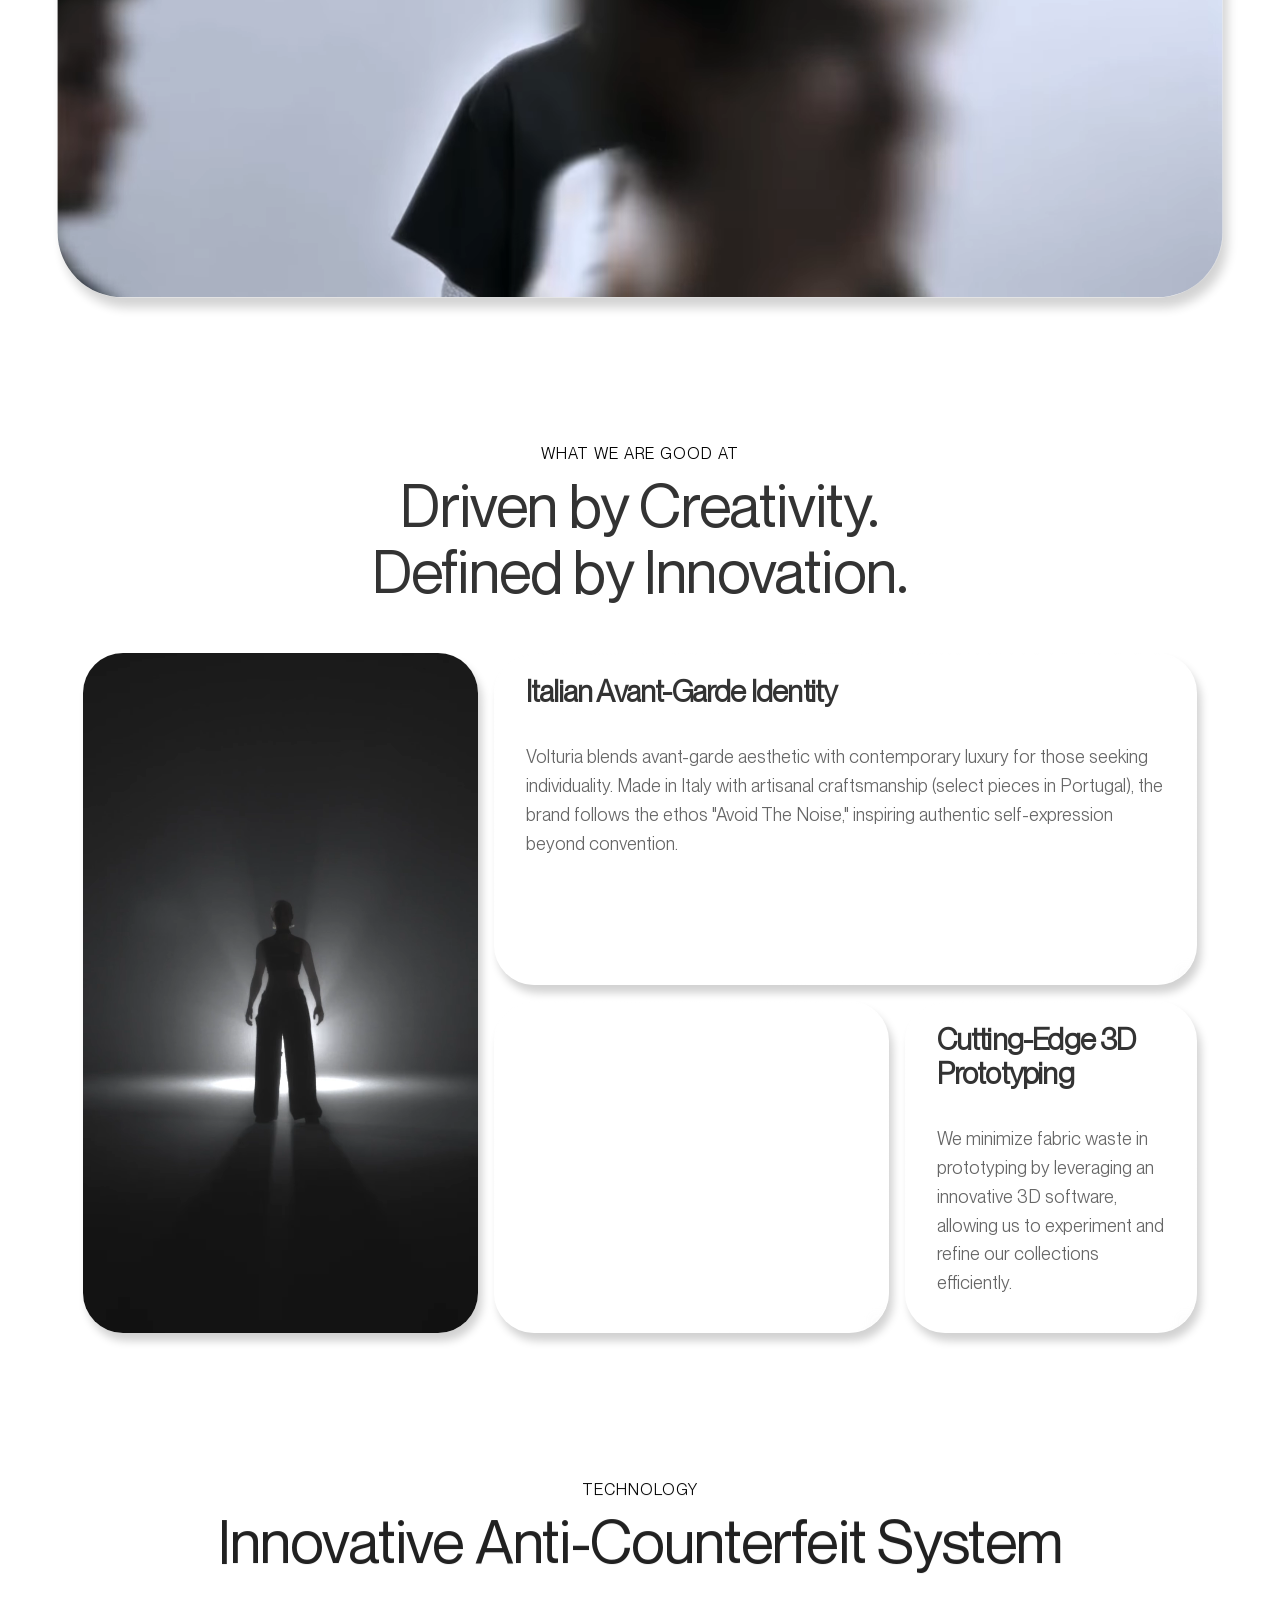
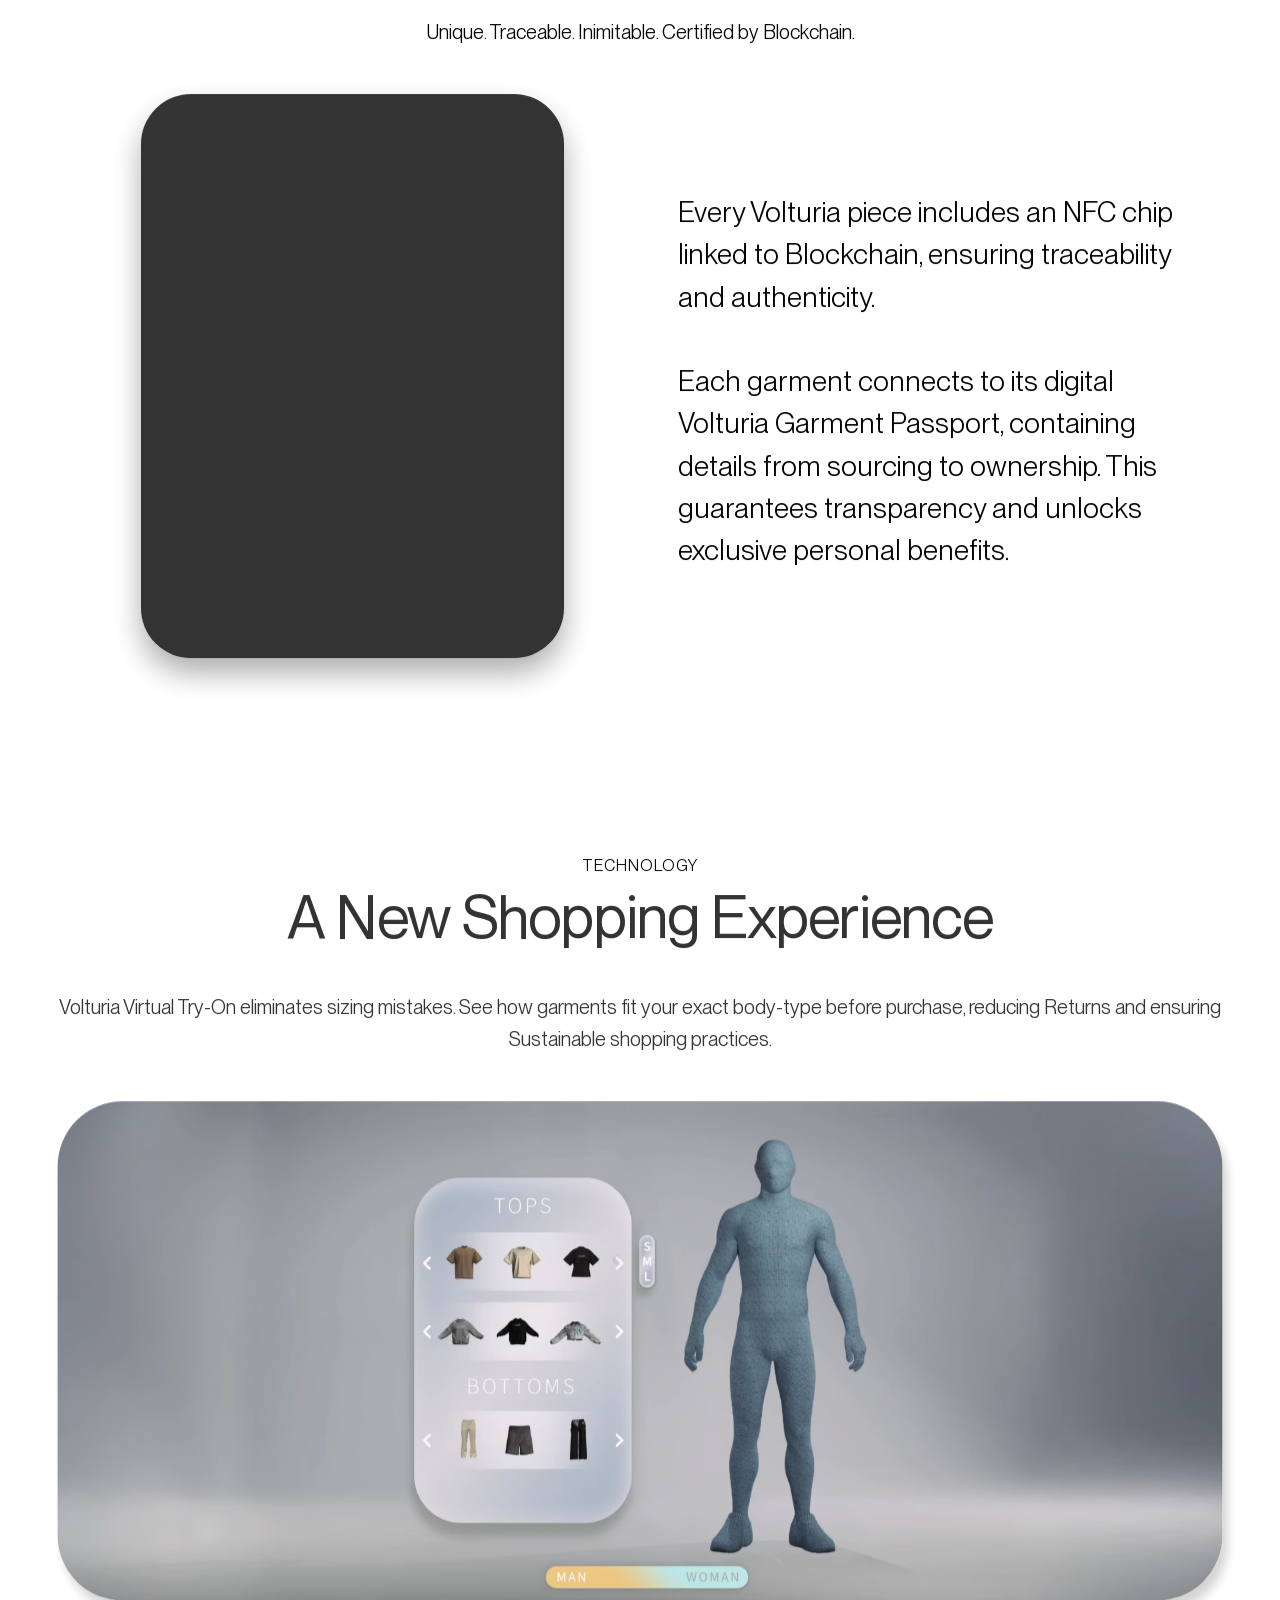
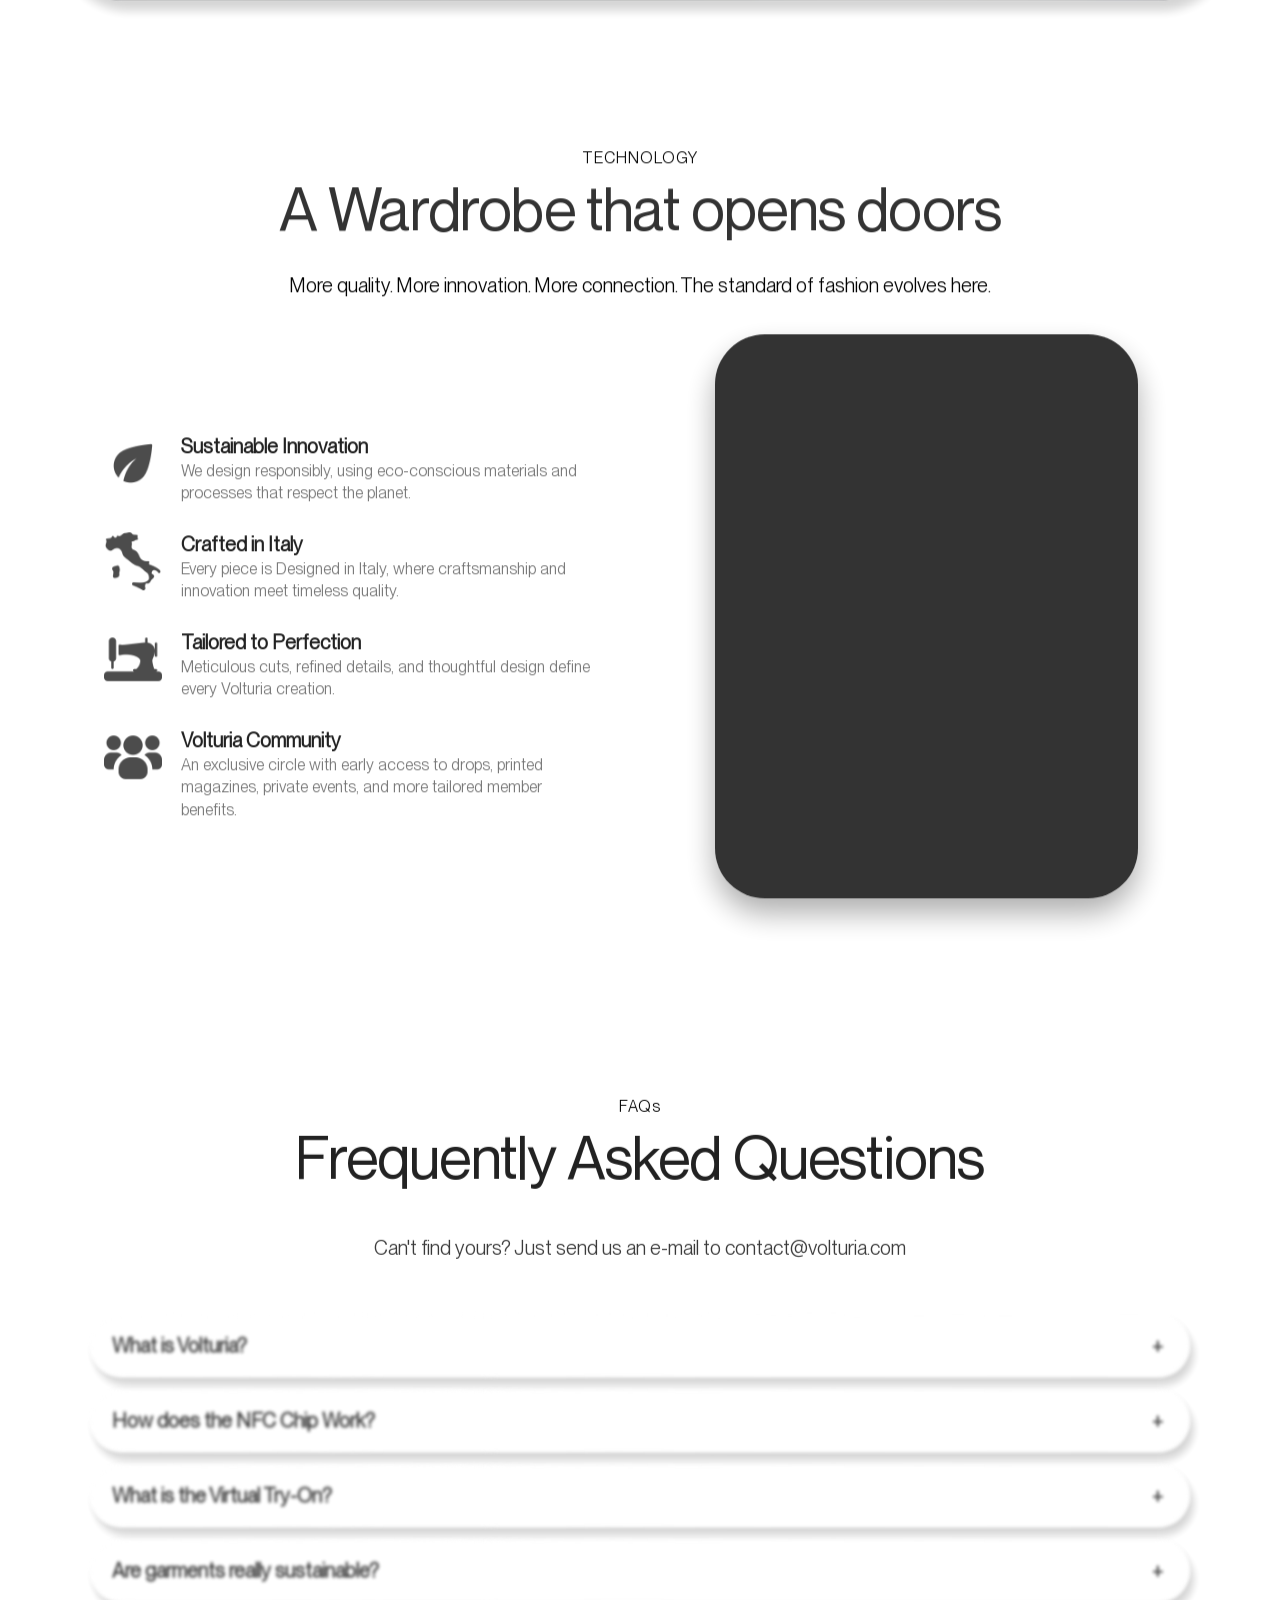
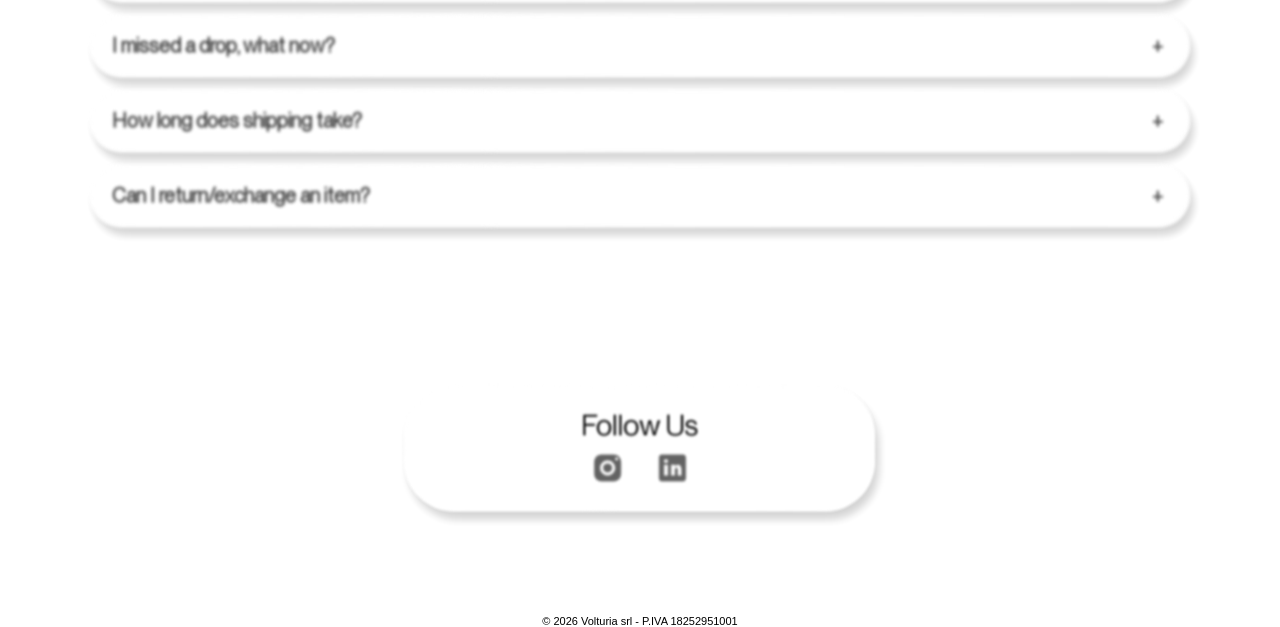
==== commit 563ca641: "Aggiunge un'ombra sottile al thank you e toglie il contenitore form su desktop. Su desktop il capsul" ====
--- a/index.html
+++ b/index.html
@@ -27,7 +27,7 @@
 
   <link rel="stylesheet" href="./assets/css/fonts.css">
   <link rel="stylesheet" href="./assets/css/theme.css">
-  <link rel="stylesheet" href="./assets/css/site.css?v=20260911-9">
+  <link rel="stylesheet" href="./assets/css/site.css?v=20260911-10">
 
   <script>
     document.documentElement.className = document.documentElement.className.replace('no-js', 'js');
@@ -3023,6 +3023,6 @@
   </div>
 
   
-  <script src="./assets/js/main.js?v=20260911-8"></script>
+  <script src="./assets/js/main.js?v=20260911-10"></script>
 </body>
 </html>
--- a/assets/css/site.css
+++ b/assets/css/site.css
@@ -44,6 +44,23 @@
 .newsletter-form-group.is-success {
   justify-content: center;
   pointer-events: none;
+  background: transparent !important;
+  border: none !important;
+  box-shadow: none !important;
+  backdrop-filter: none !important;
+  -webkit-backdrop-filter: none !important;
+  padding: 0 !important;
+  max-width: none !important;
+  transform: none !important;
+}
+
+.nl-form.is-success,
+.nl-form.is-success form {
+  background: transparent !important;
+  box-shadow: none !important;
+  border: none !important;
+  backdrop-filter: none !important;
+  -webkit-backdrop-filter: none !important;
 }
 
 .newsletter-form-group.is-success .newsletter-form-group__input,
@@ -67,6 +84,7 @@
   text-decoration: underline;
   text-underline-offset: 0.18em;
   text-decoration-thickness: 2px;
+  text-shadow: 0 1px 1px rgba(0, 0, 0, 0.22);
   padding: 12px 20px;
   opacity: 0;
   filter: blur(10px);
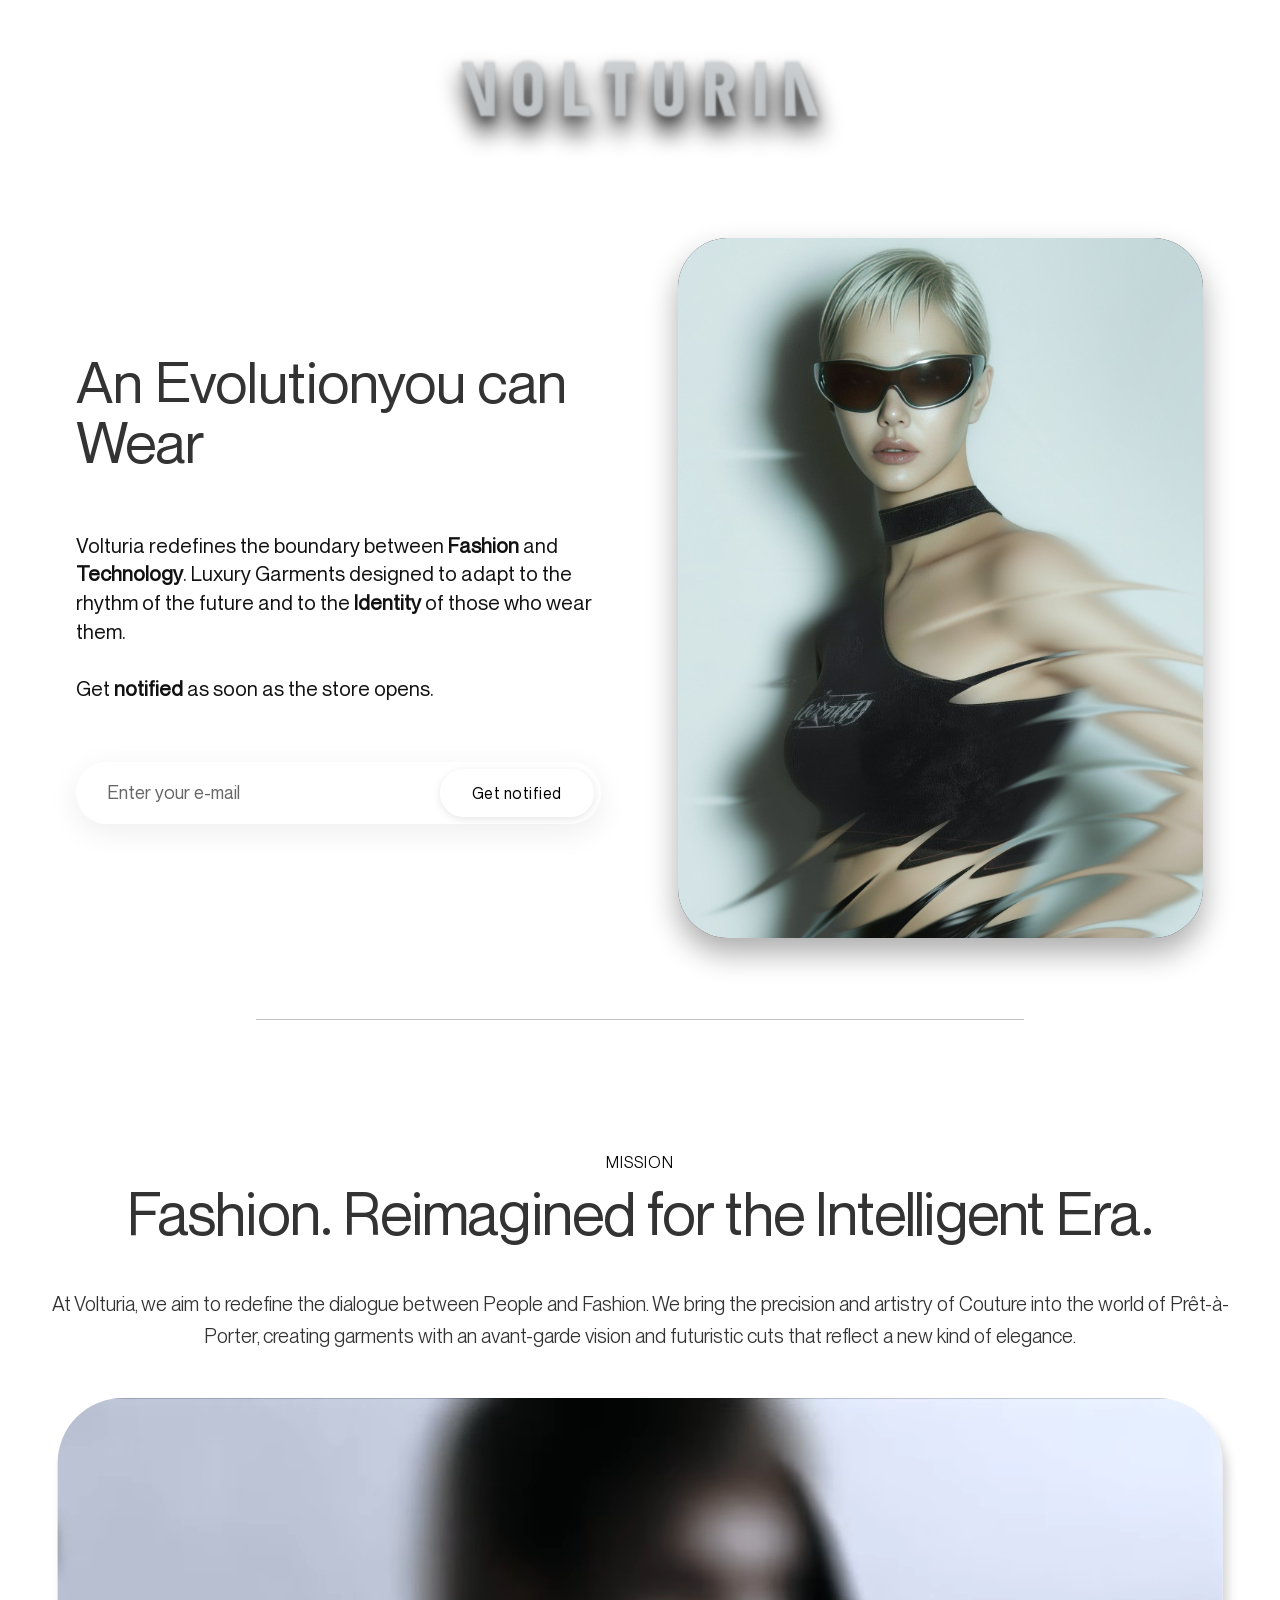
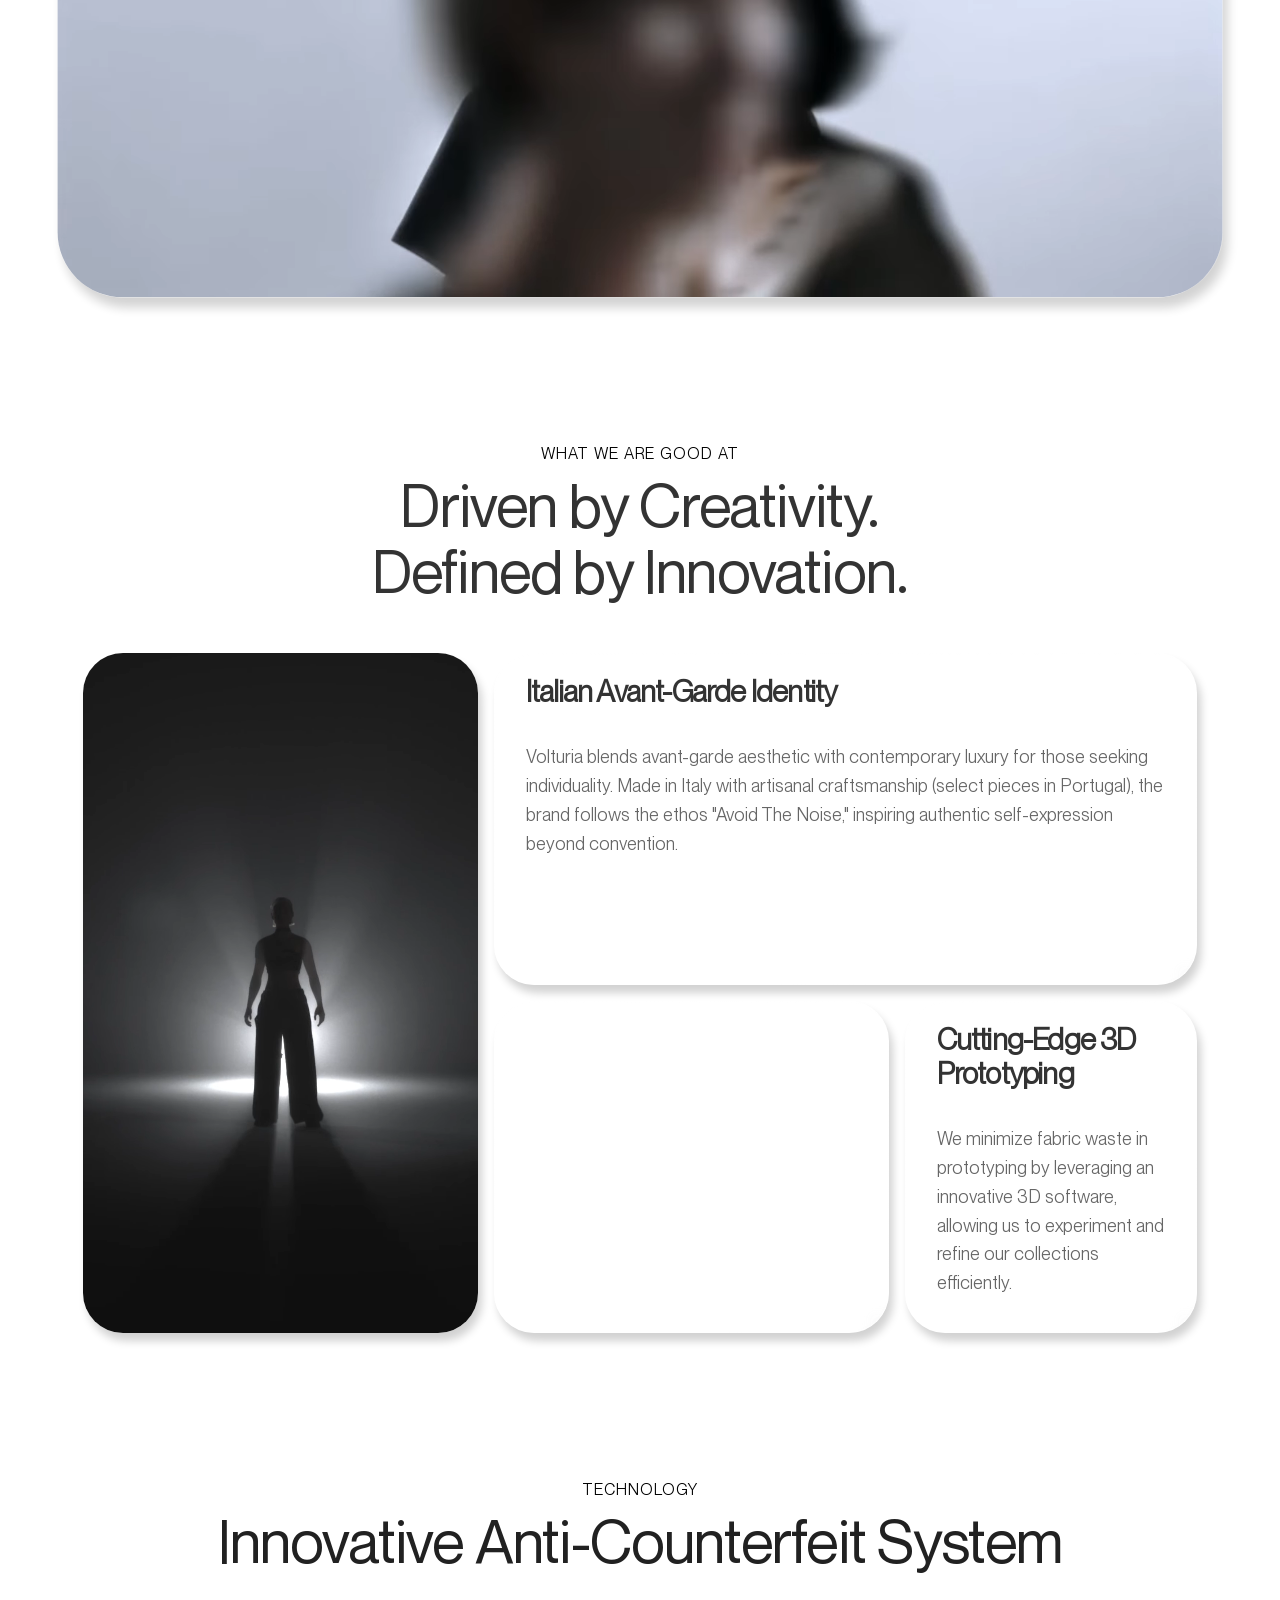
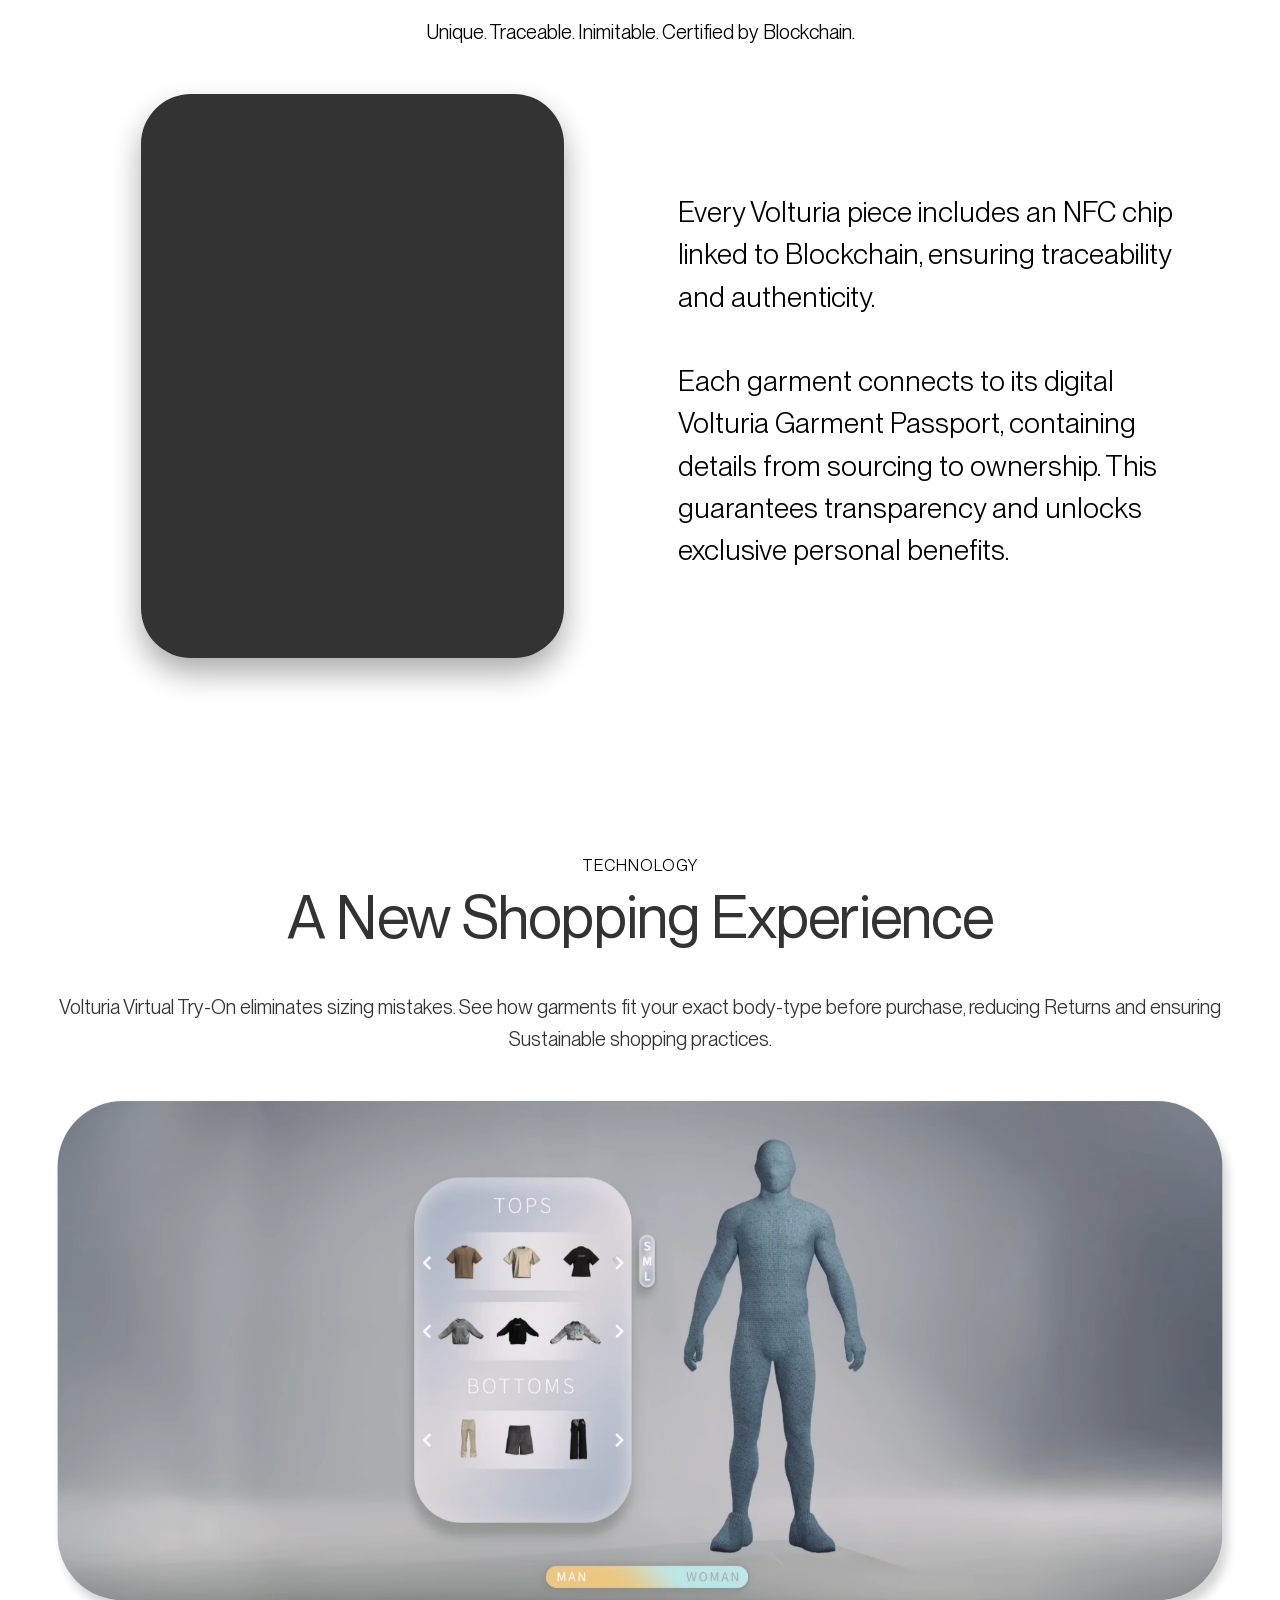
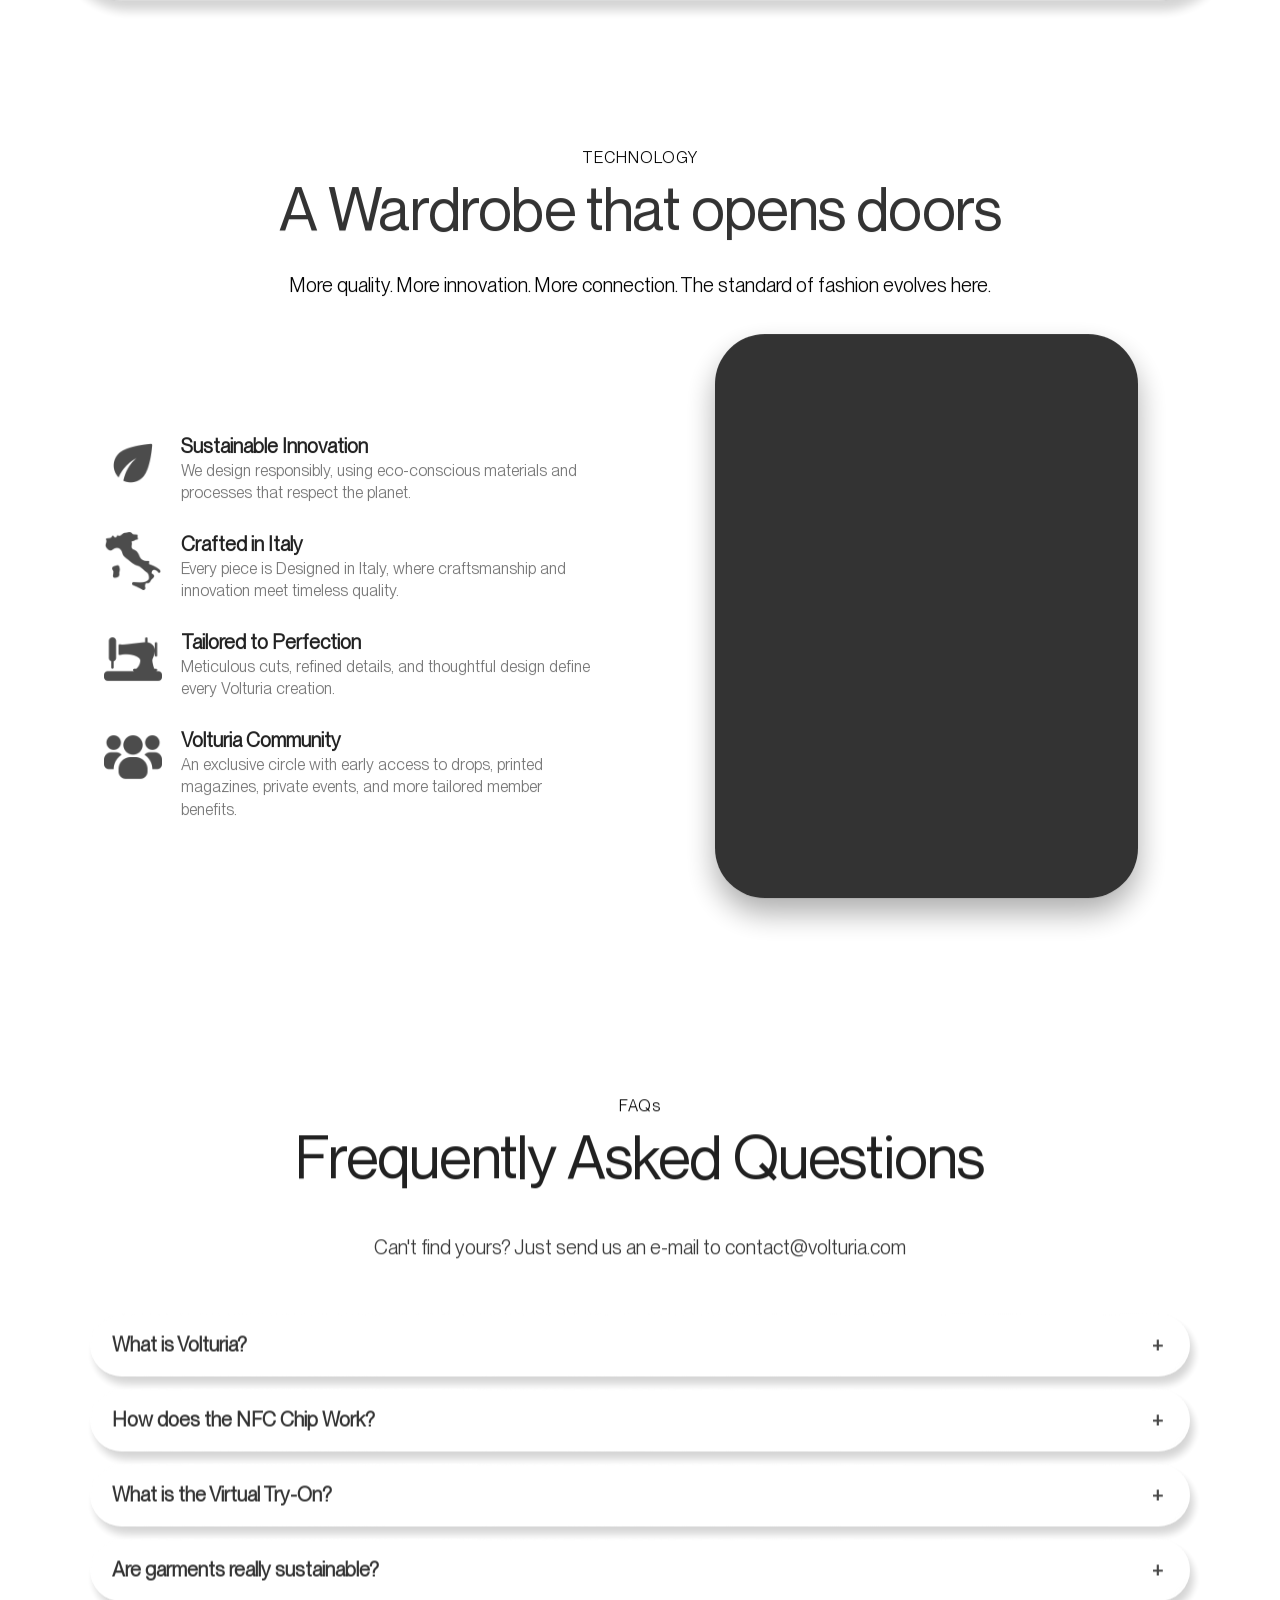
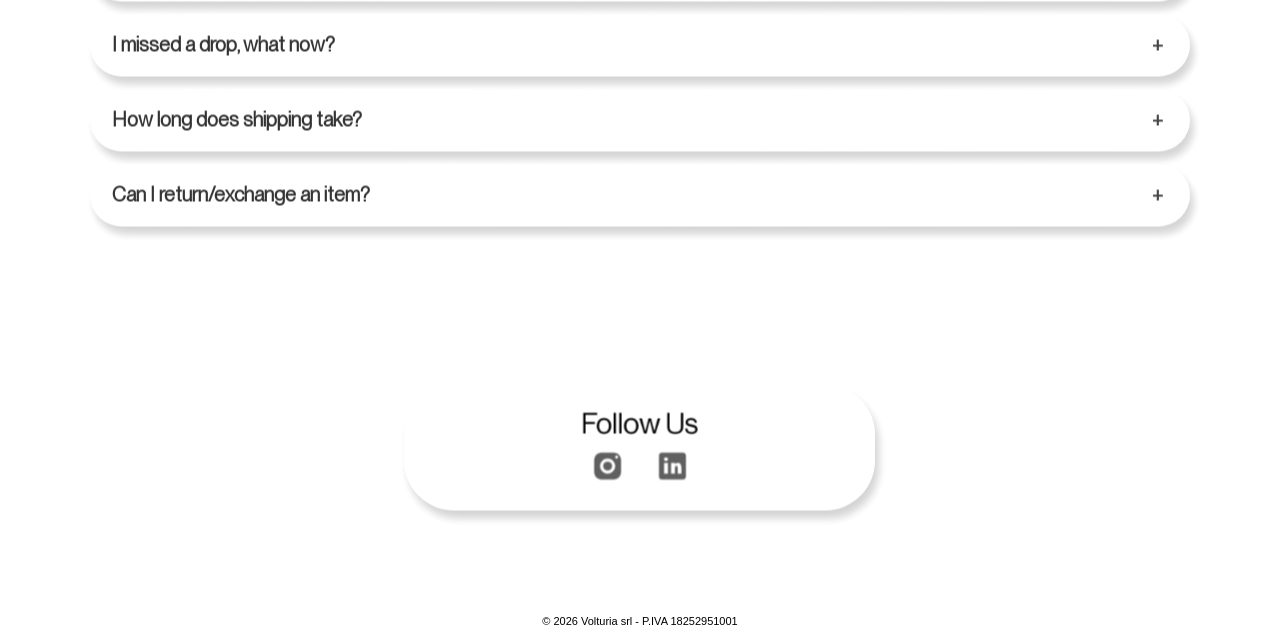
==== commit 0b0fcf43: "Nasconde tutta la capsula del form su desktop dopo il thank you. Il messaggio esce dal contenitore g" ====
--- a/index.html
+++ b/index.html
@@ -27,7 +27,7 @@
 
   <link rel="stylesheet" href="./assets/css/fonts.css">
   <link rel="stylesheet" href="./assets/css/theme.css">
-  <link rel="stylesheet" href="./assets/css/site.css?v=20260911-10">
+  <link rel="stylesheet" href="./assets/css/site.css?v=20260911-11">
 
   <script>
     document.documentElement.className = document.documentElement.className.replace('no-js', 'js');
@@ -233,6 +233,9 @@
           animation: nlFadeUp-template--27505228448083__newsletter_PR7QFA .55s ease forwards; 
           animation-delay: .12s;
           flex-wrap: wrap;
+        }
+        .newsletter-template--27505228448083__newsletter_PR7QFA form.is-success .newsletter-form-group{
+          display: none !important;
         }
         .newsletter-template--27505228448083__newsletter_PR7QFA .nl-form form .newsletter-form-group{ 
           display:flex; 
@@ -439,6 +442,7 @@
         .newsletter-template--27505228448083__newsletter_PR7QFA .nl-form form{ display:flex; justify-content:center; opacity:0; transform: translateY(18px); animation: nlFadeUp-template--27505228448083__newsletter_PR7QFA .55s ease forwards; animation-delay: .12s; width:100%; }
         /* Centro il messaggio di successo dentro il form su mobile */
         .newsletter-template--27505228448083__newsletter_PR7QFA .nl-form form .note{ text-align:center; margin-left:auto; margin-right:auto; }
+        .newsletter-template--27505228448083__newsletter_PR7QFA form.is-success .newsletter-form-group{ display: none !important; }
         .newsletter-template--27505228448083__newsletter_PR7QFA .nl-form .newsletter-form-group{ position:relative; width:100%; padding-left:0; padding-right:0; margin-left:auto; margin-right:auto; text-align:center; border-radius:50px; box-sizing:border-box; display:flex; flex-direction:column; gap:12px; align-items:center; }
         .newsletter-template--27505228448083__newsletter_PR7QFA .nl-form input[type="email"],
         .newsletter-template--27505228448083__newsletter_PR7QFA .nl-form .newsletter-form-group__input{ 
@@ -542,8 +546,8 @@
       <button type="submit" id="newsletter-form-submit" class="newsletter-form-group__submit" title="Subscribe">
         <svg aria-hidden="true" focusable="false" role="presentation" class="icon icon-email" viewBox="0 0 64 64"><path d="M63 52H1V12h62zM1 12l25.68 24h9.72L63 12M21.82 31.68L1.56 51.16m60.78.78L41.27 31.68"/></svg>
       </button>
-      <p class="nl-form-thanks" data-form-thanks hidden>Thank you for trusting us</p>
     </div>
+    <p class="nl-form-thanks" data-form-thanks hidden>Thank you for trusting us</p>
     <p class="nl-form-status" data-form-status role="status" aria-live="polite"></p></form>
 <div class="nl-button-row">
                       <button type="button" class="nl-pill-button" id="nl-submit-template--27505228448083__newsletter_PR7QFA">Get notified</button>
@@ -3023,6 +3027,6 @@
   </div>
 
   
-  <script src="./assets/js/main.js?v=20260911-10"></script>
+  <script src="./assets/js/main.js?v=20260911-11"></script>
 </body>
 </html>
--- a/assets/css/site.css
+++ b/assets/css/site.css
@@ -41,31 +41,7 @@
   color: #333333;
 }
 
-.newsletter-form-group.is-success {
-  justify-content: center;
-  pointer-events: none;
-  background: transparent !important;
-  border: none !important;
-  box-shadow: none !important;
-  backdrop-filter: none !important;
-  -webkit-backdrop-filter: none !important;
-  padding: 0 !important;
-  max-width: none !important;
-  transform: none !important;
-}
-
-.nl-form.is-success,
-.nl-form.is-success form {
-  background: transparent !important;
-  box-shadow: none !important;
-  border: none !important;
-  backdrop-filter: none !important;
-  -webkit-backdrop-filter: none !important;
-}
-
-.newsletter-form-group.is-success .newsletter-form-group__input,
-.newsletter-form-group.is-success .newsletter-form-group__submit,
-.newsletter-form-group.is-success .nl-pill-button,
+form.is-success .newsletter-form-group,
 form.is-success .nl-form-status {
   display: none !important;
 }
@@ -90,7 +66,7 @@
   filter: blur(10px);
 }
 
-.newsletter-form-group.is-success .nl-form-thanks {
+form.is-success .nl-form-thanks {
   display: block;
   animation: nlThanksReveal 0.9s ease forwards;
 }
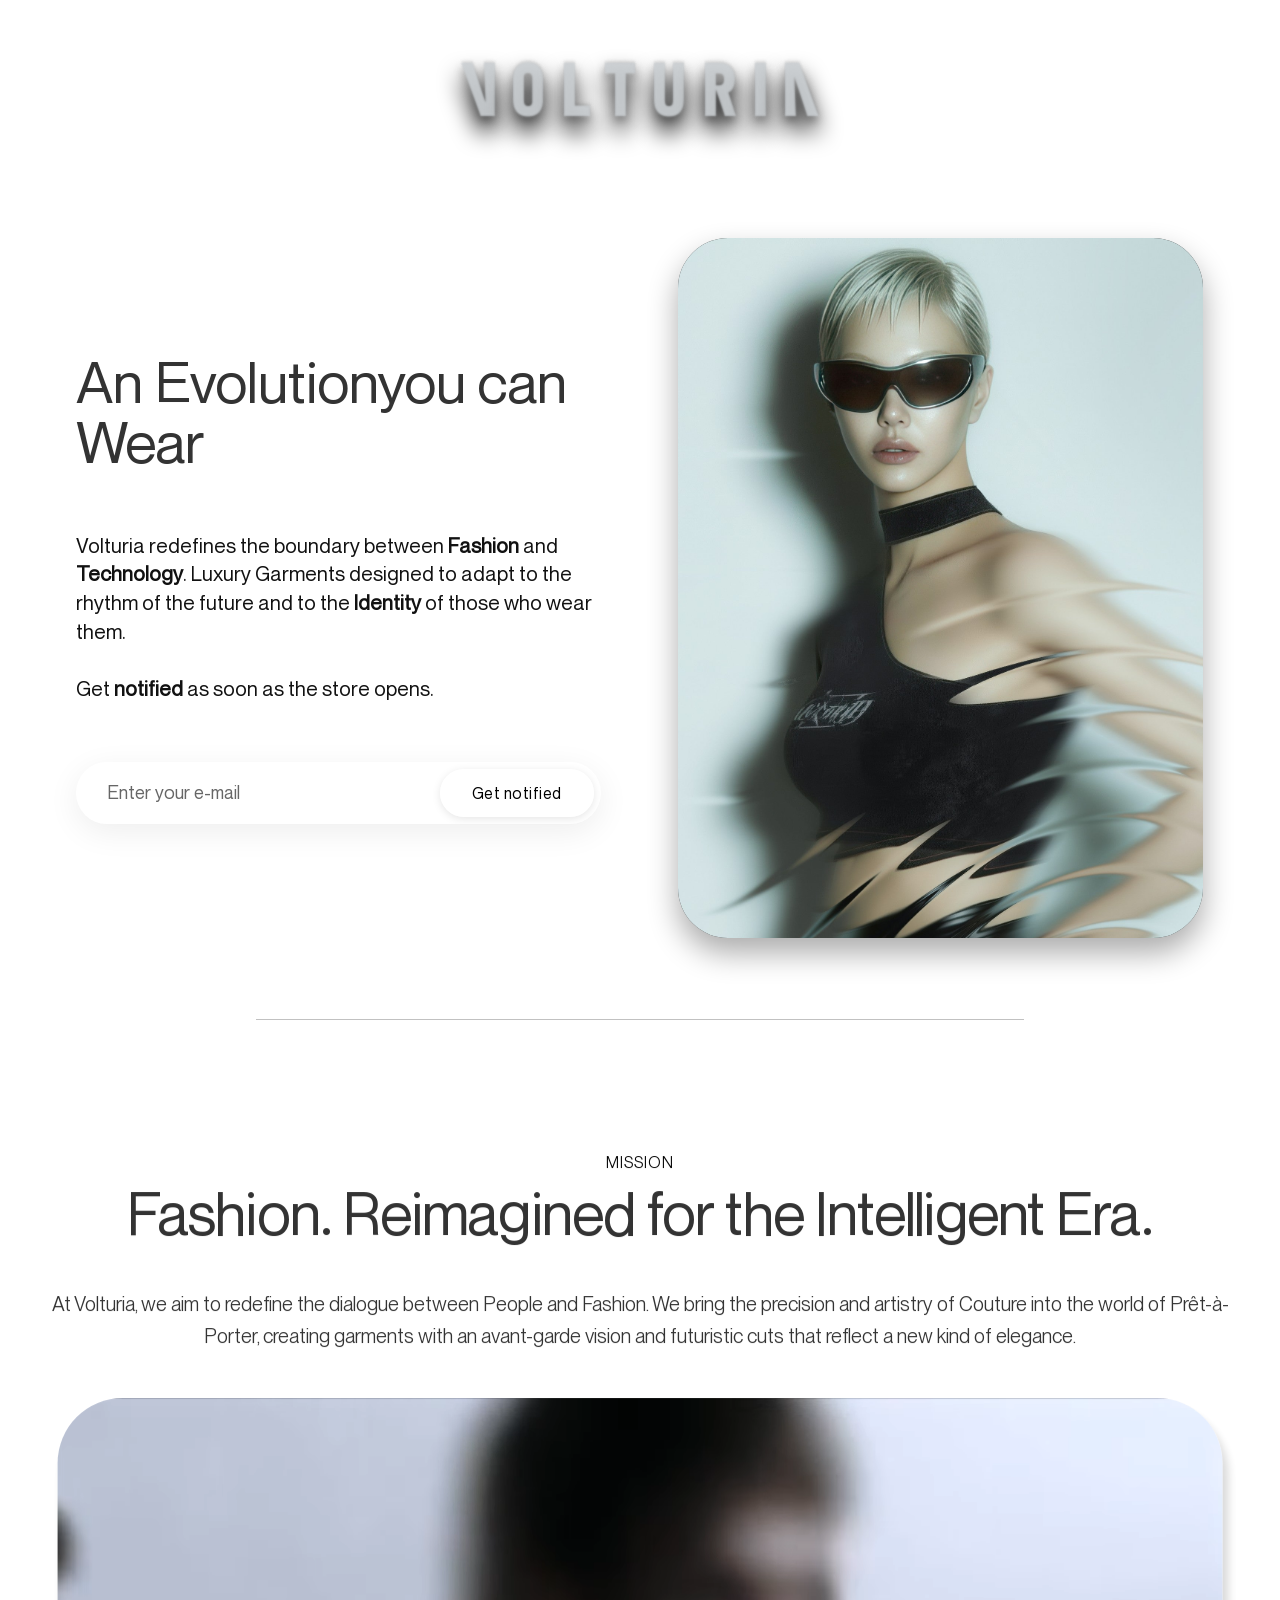
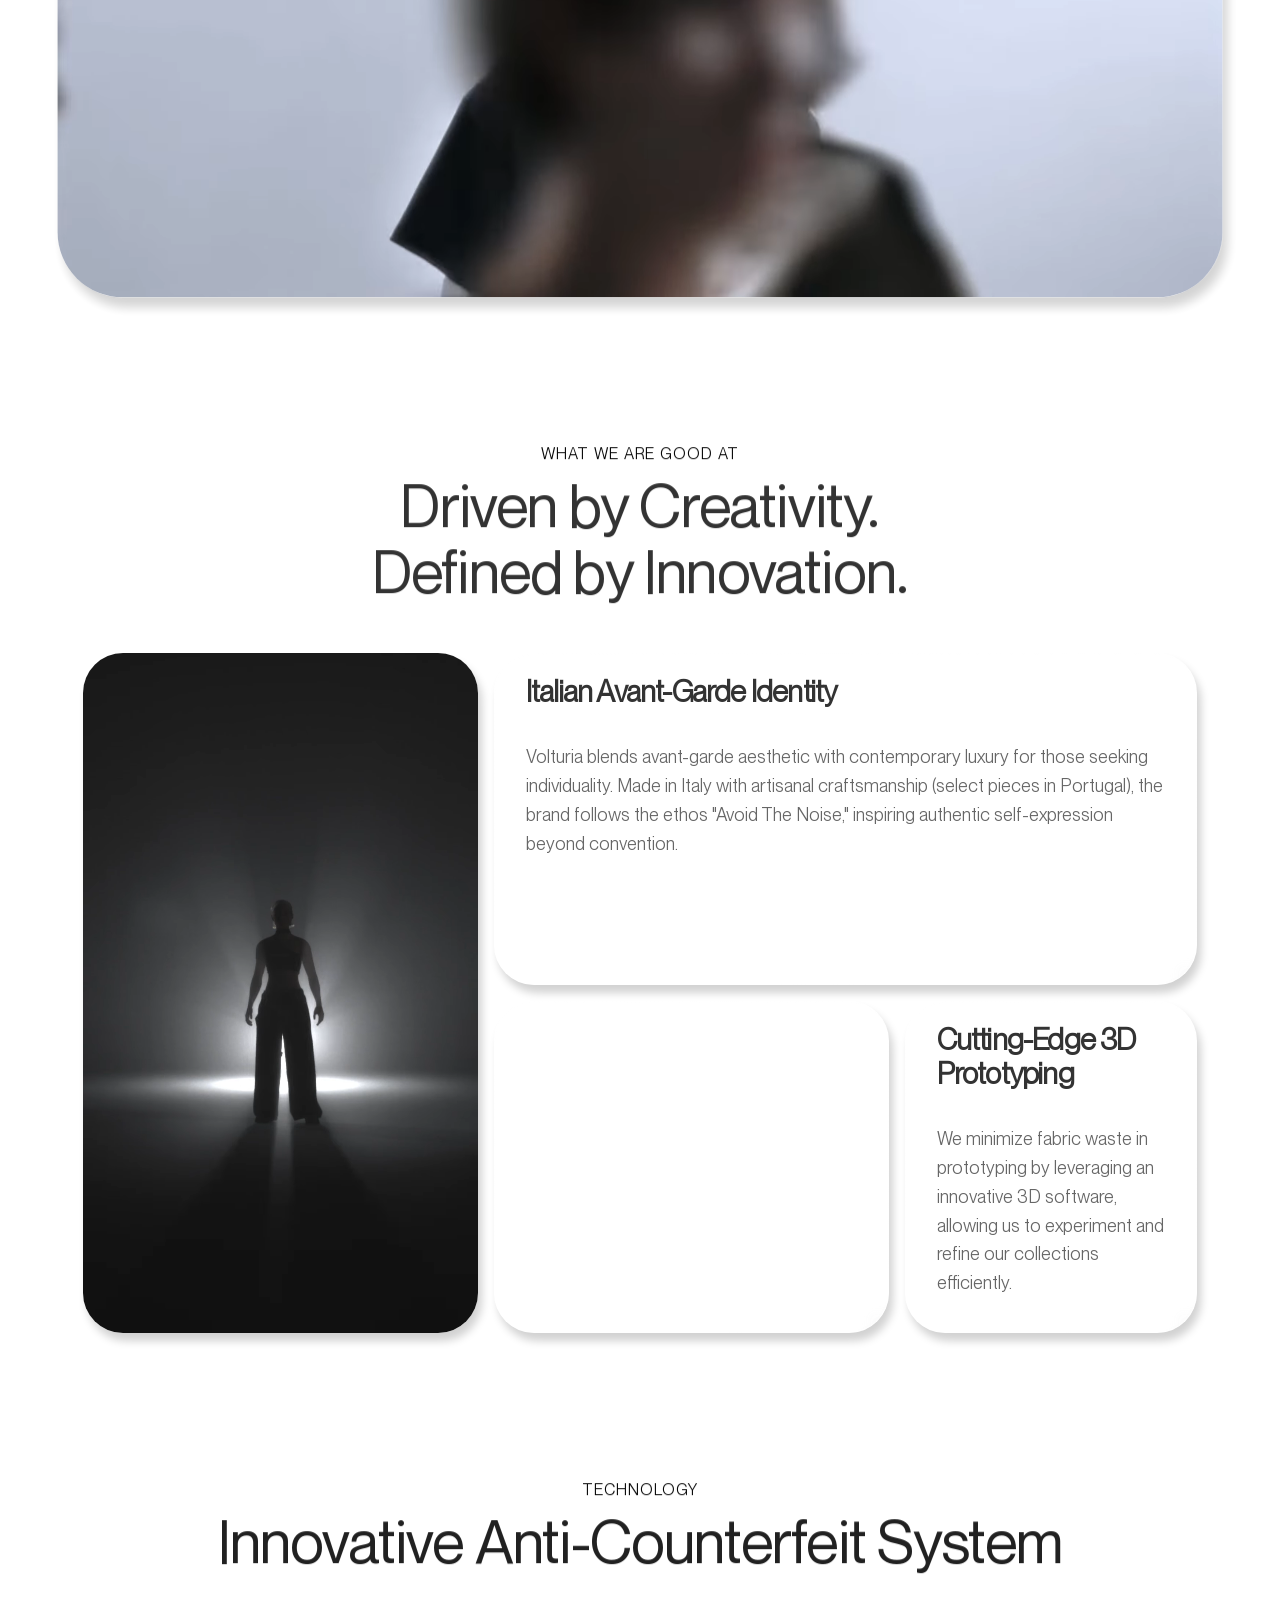
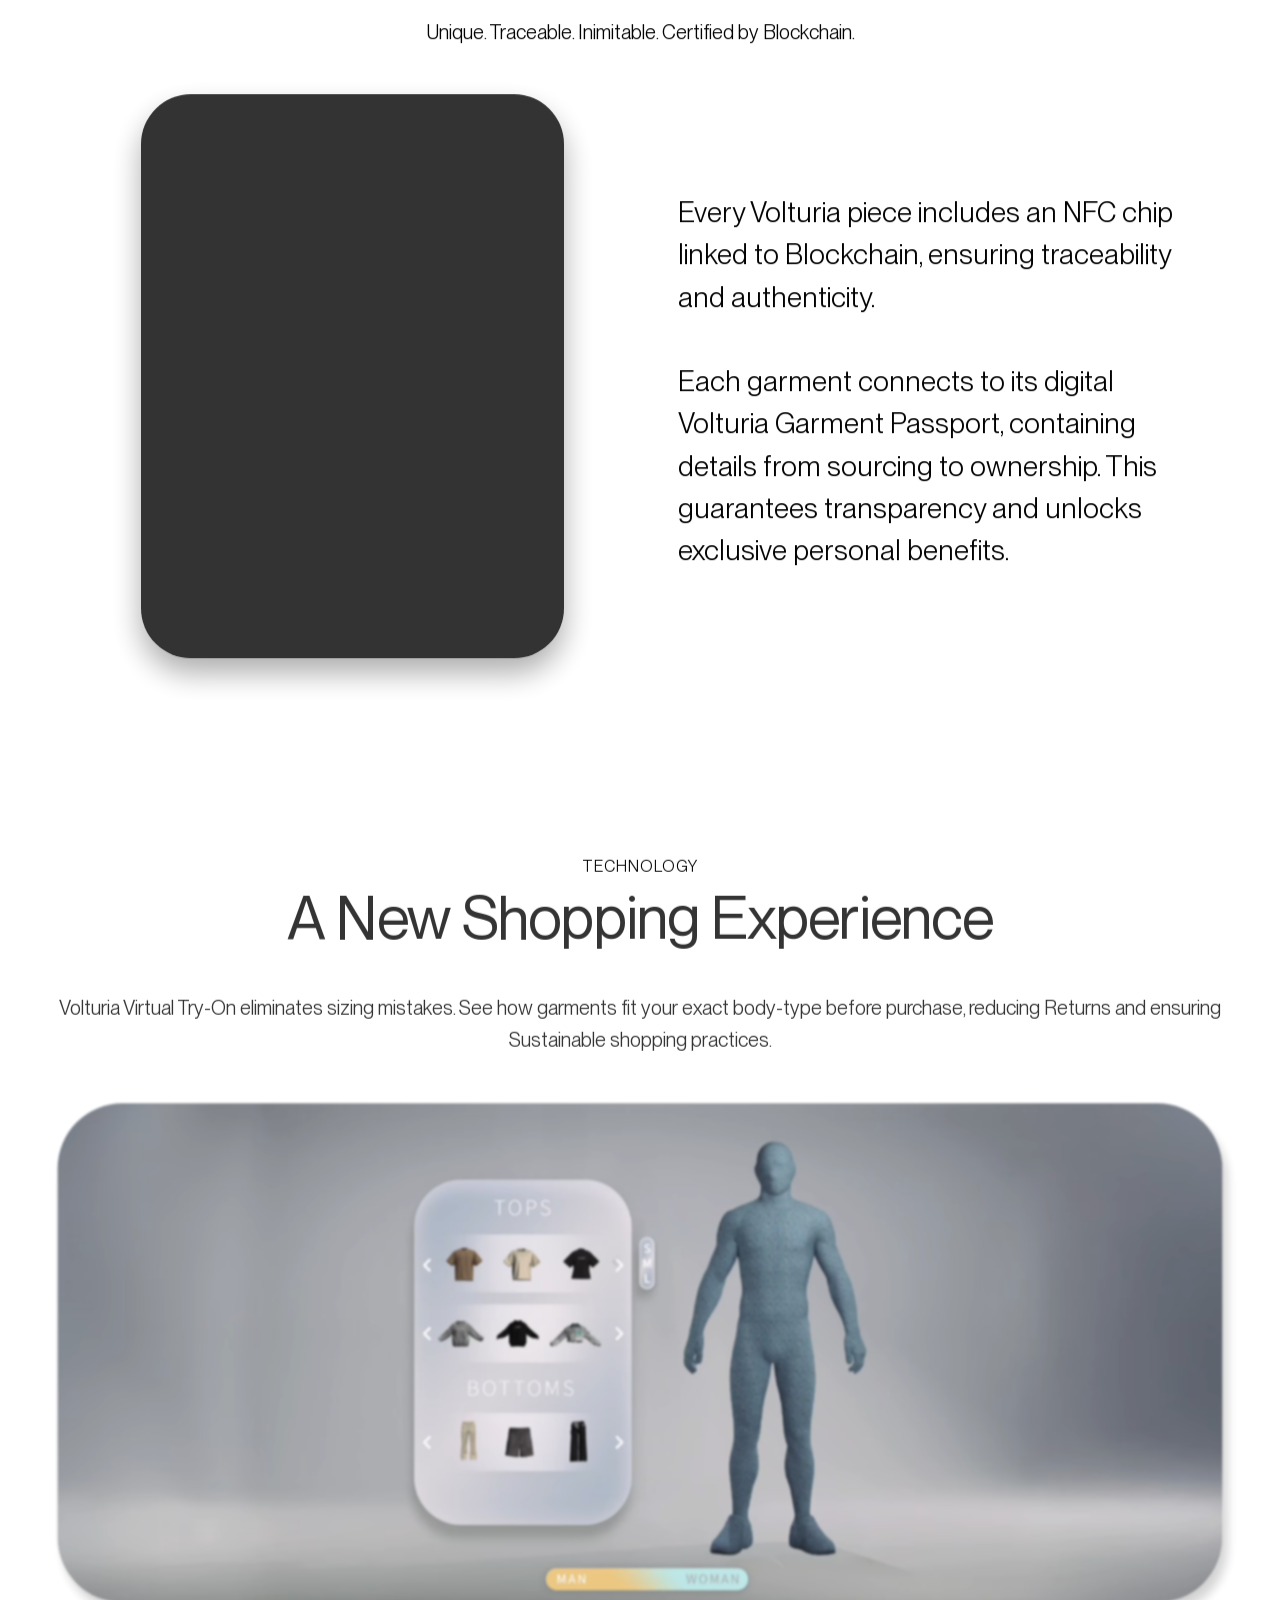
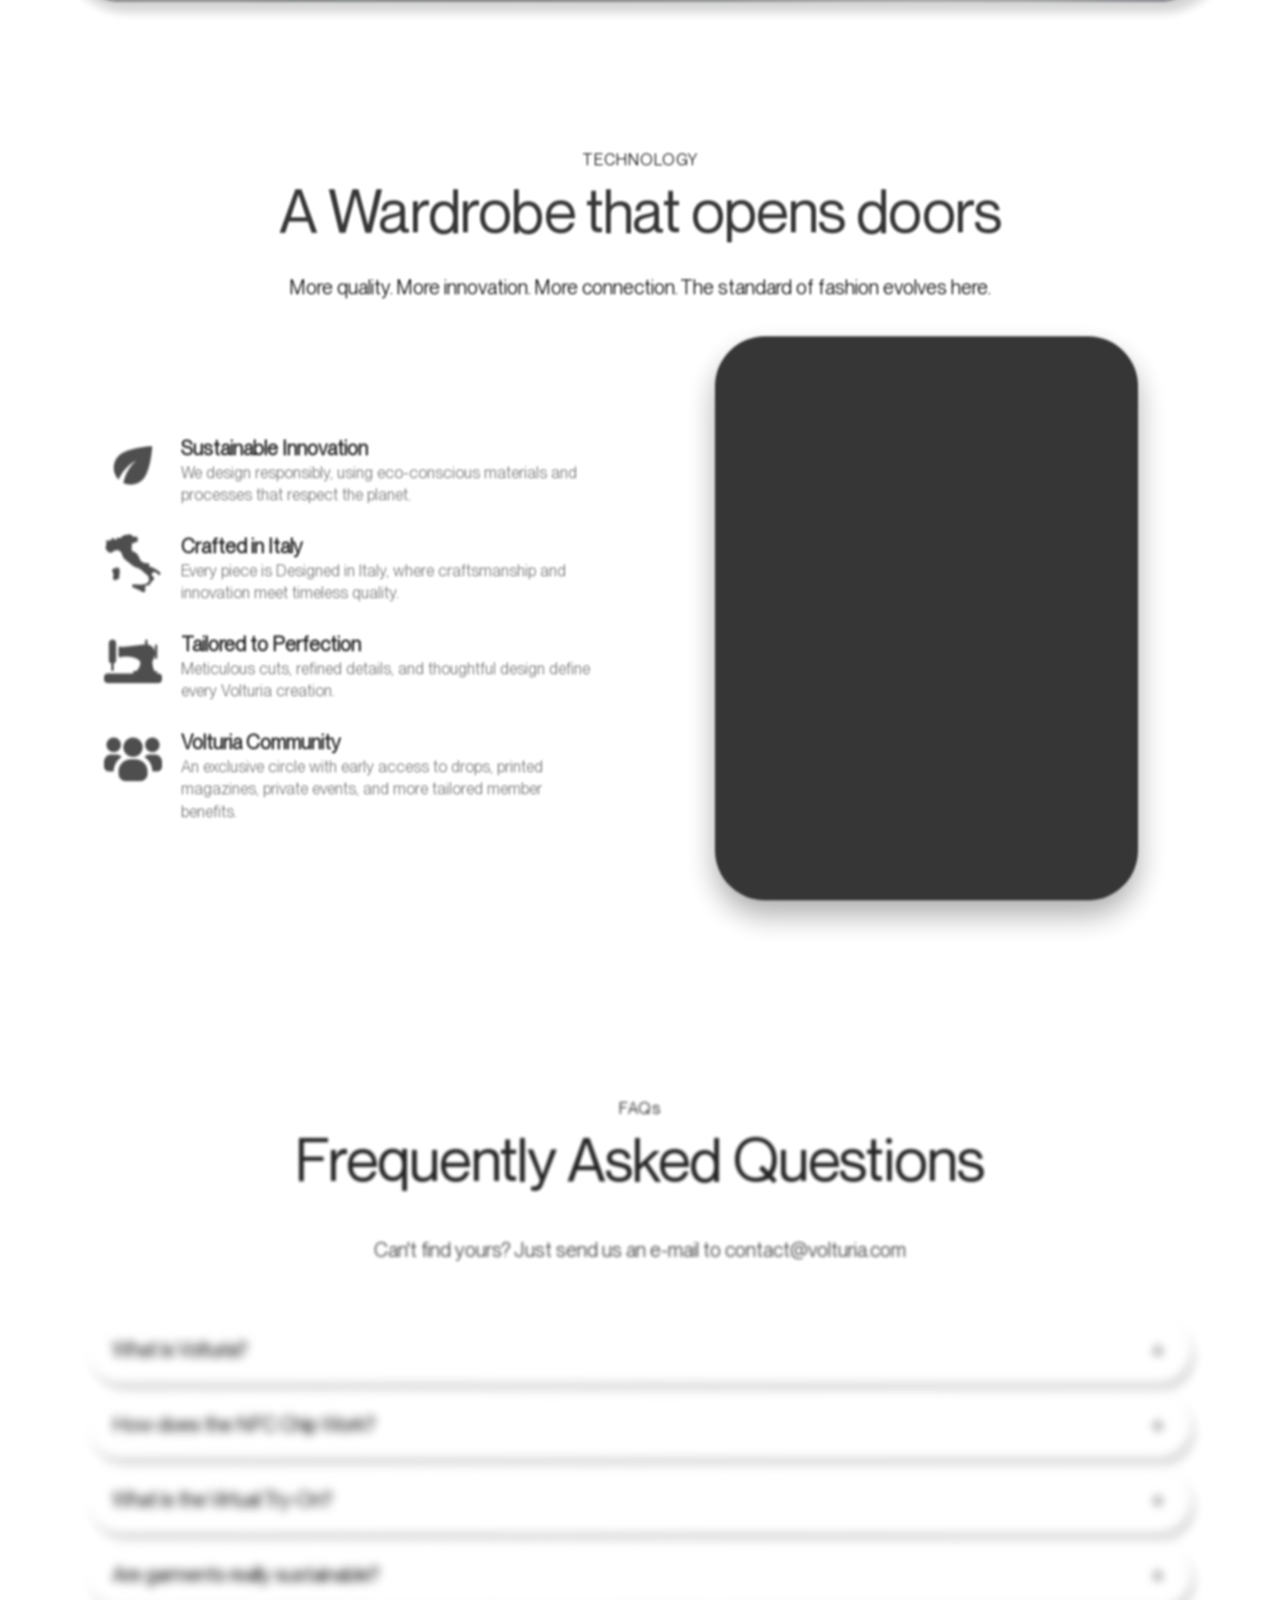
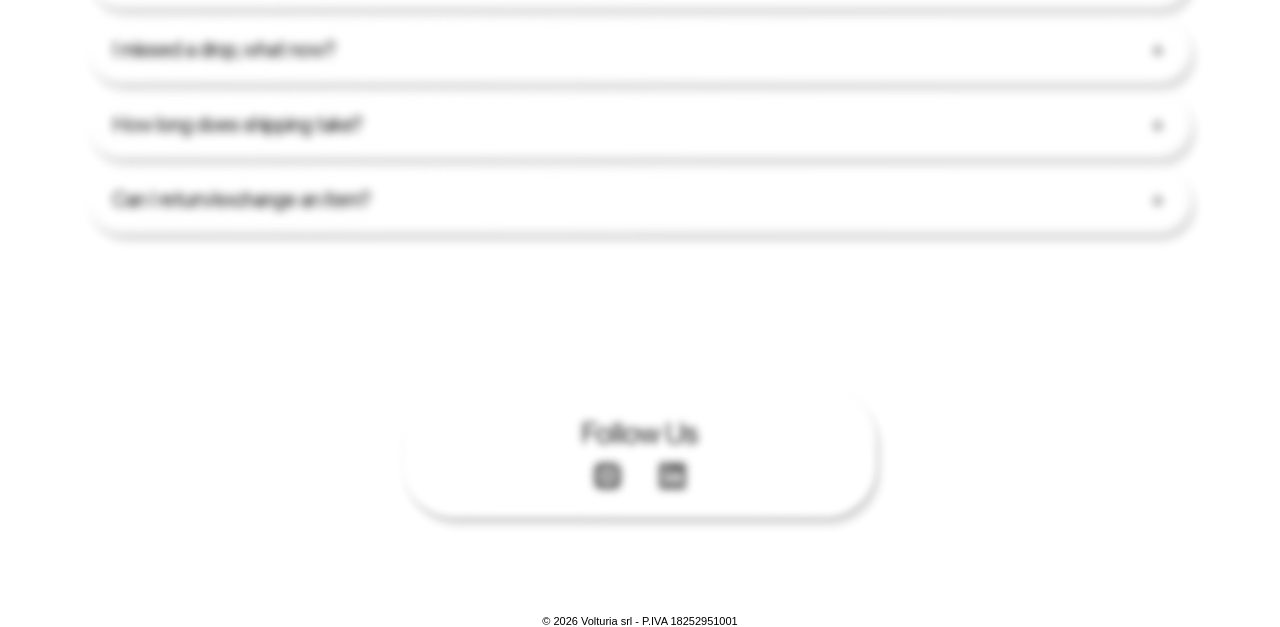
==== commit 4dd3f6ff: "Rimuove fisicamente la capsula dopo l'iscrizione newsletter Co-authored-by: VLTR <VLTROG@users.norep" ====
--- a/index.html
+++ b/index.html
@@ -27,7 +27,7 @@
 
   <link rel="stylesheet" href="./assets/css/fonts.css">
   <link rel="stylesheet" href="./assets/css/theme.css">
-  <link rel="stylesheet" href="./assets/css/site.css?v=20260911-11">
+  <link rel="stylesheet" href="./assets/css/site.css?v=20260911-12">
 
   <script>
     document.documentElement.className = document.documentElement.className.replace('no-js', 'js');
@@ -3027,6 +3027,6 @@
   </div>
 
   
-  <script src="./assets/js/main.js?v=20260911-11"></script>
+  <script src="./assets/js/main.js?v=20260911-12"></script>
 </body>
 </html>
--- a/assets/css/site.css
+++ b/assets/css/site.css
@@ -41,11 +41,6 @@
   color: #333333;
 }
 
-form.is-success .newsletter-form-group,
-form.is-success .nl-form-status {
-  display: none !important;
-}
-
 .nl-form-thanks {
   display: none;
   margin: 0;
@@ -66,7 +61,7 @@
   filter: blur(10px);
 }
 
-form.is-success .nl-form-thanks {
+.nl-form.is-success .nl-form-thanks {
   display: block;
   animation: nlThanksReveal 0.9s ease forwards;
 }
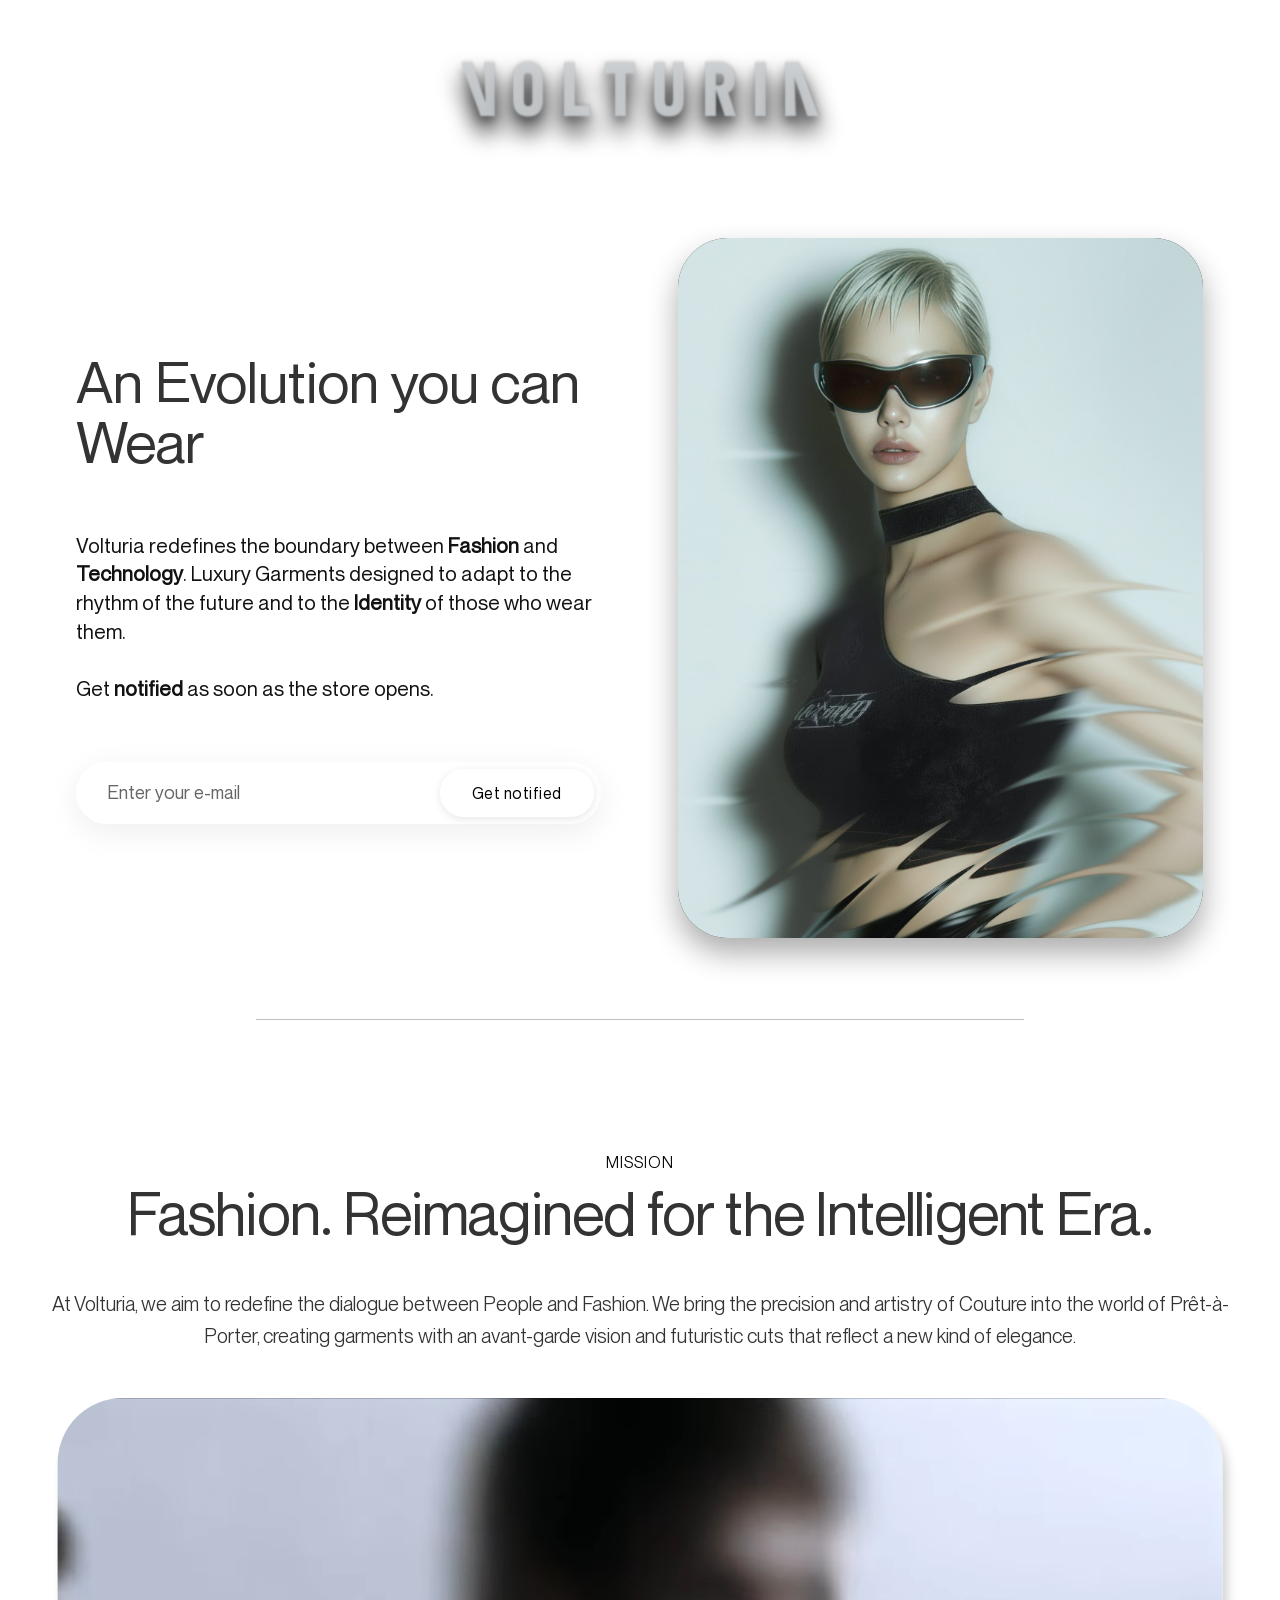
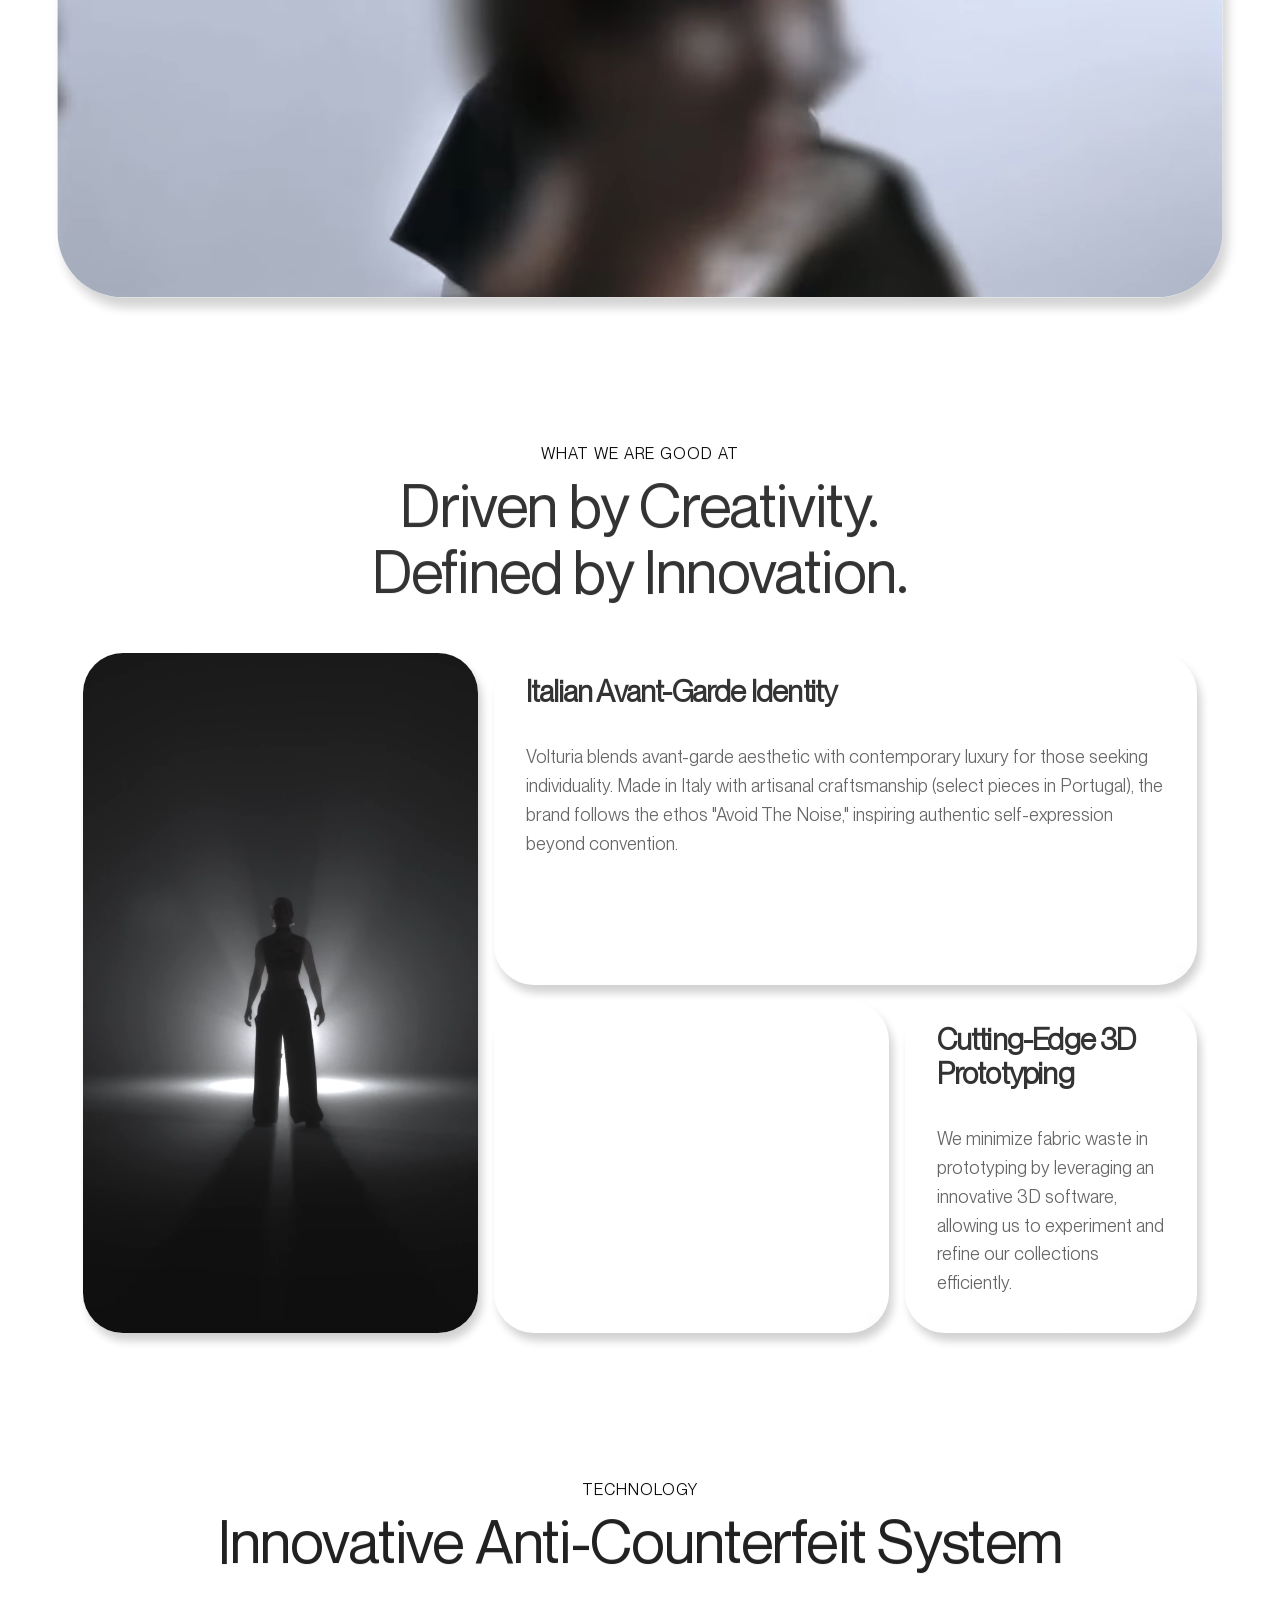
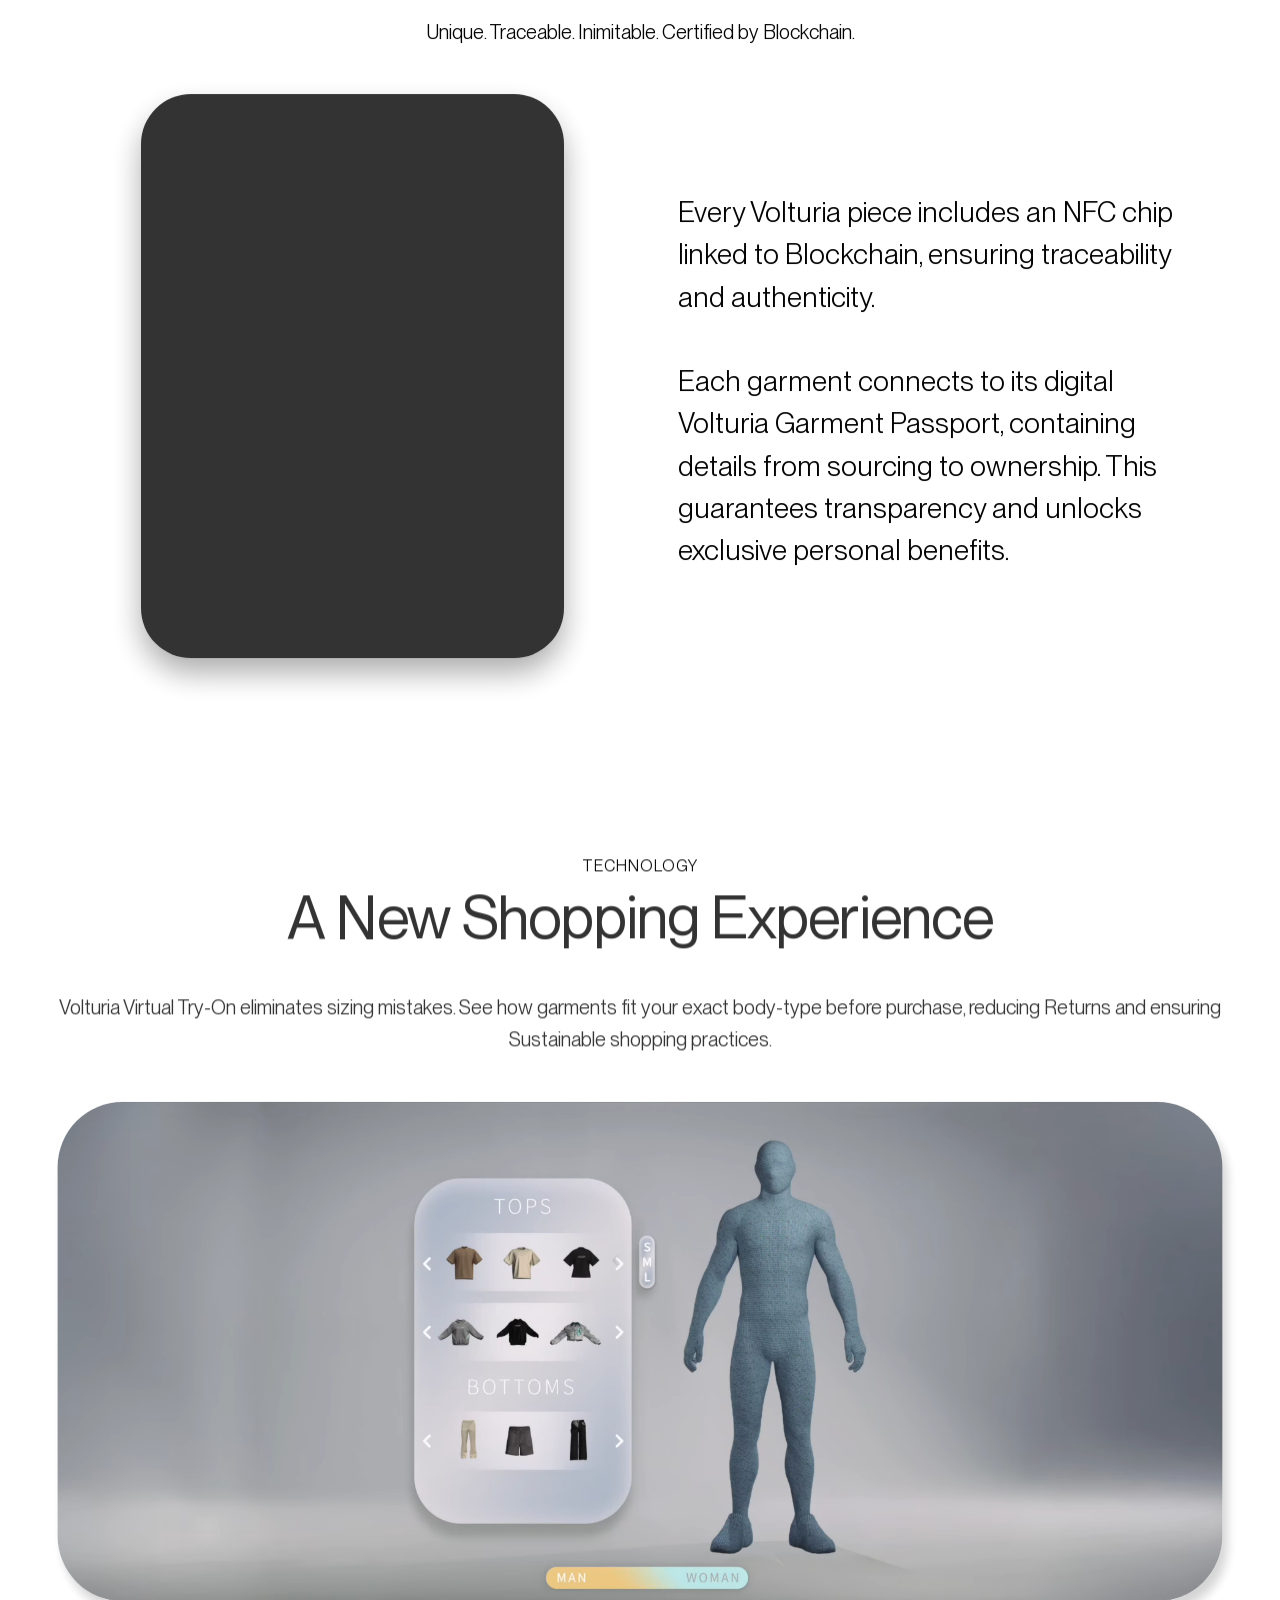
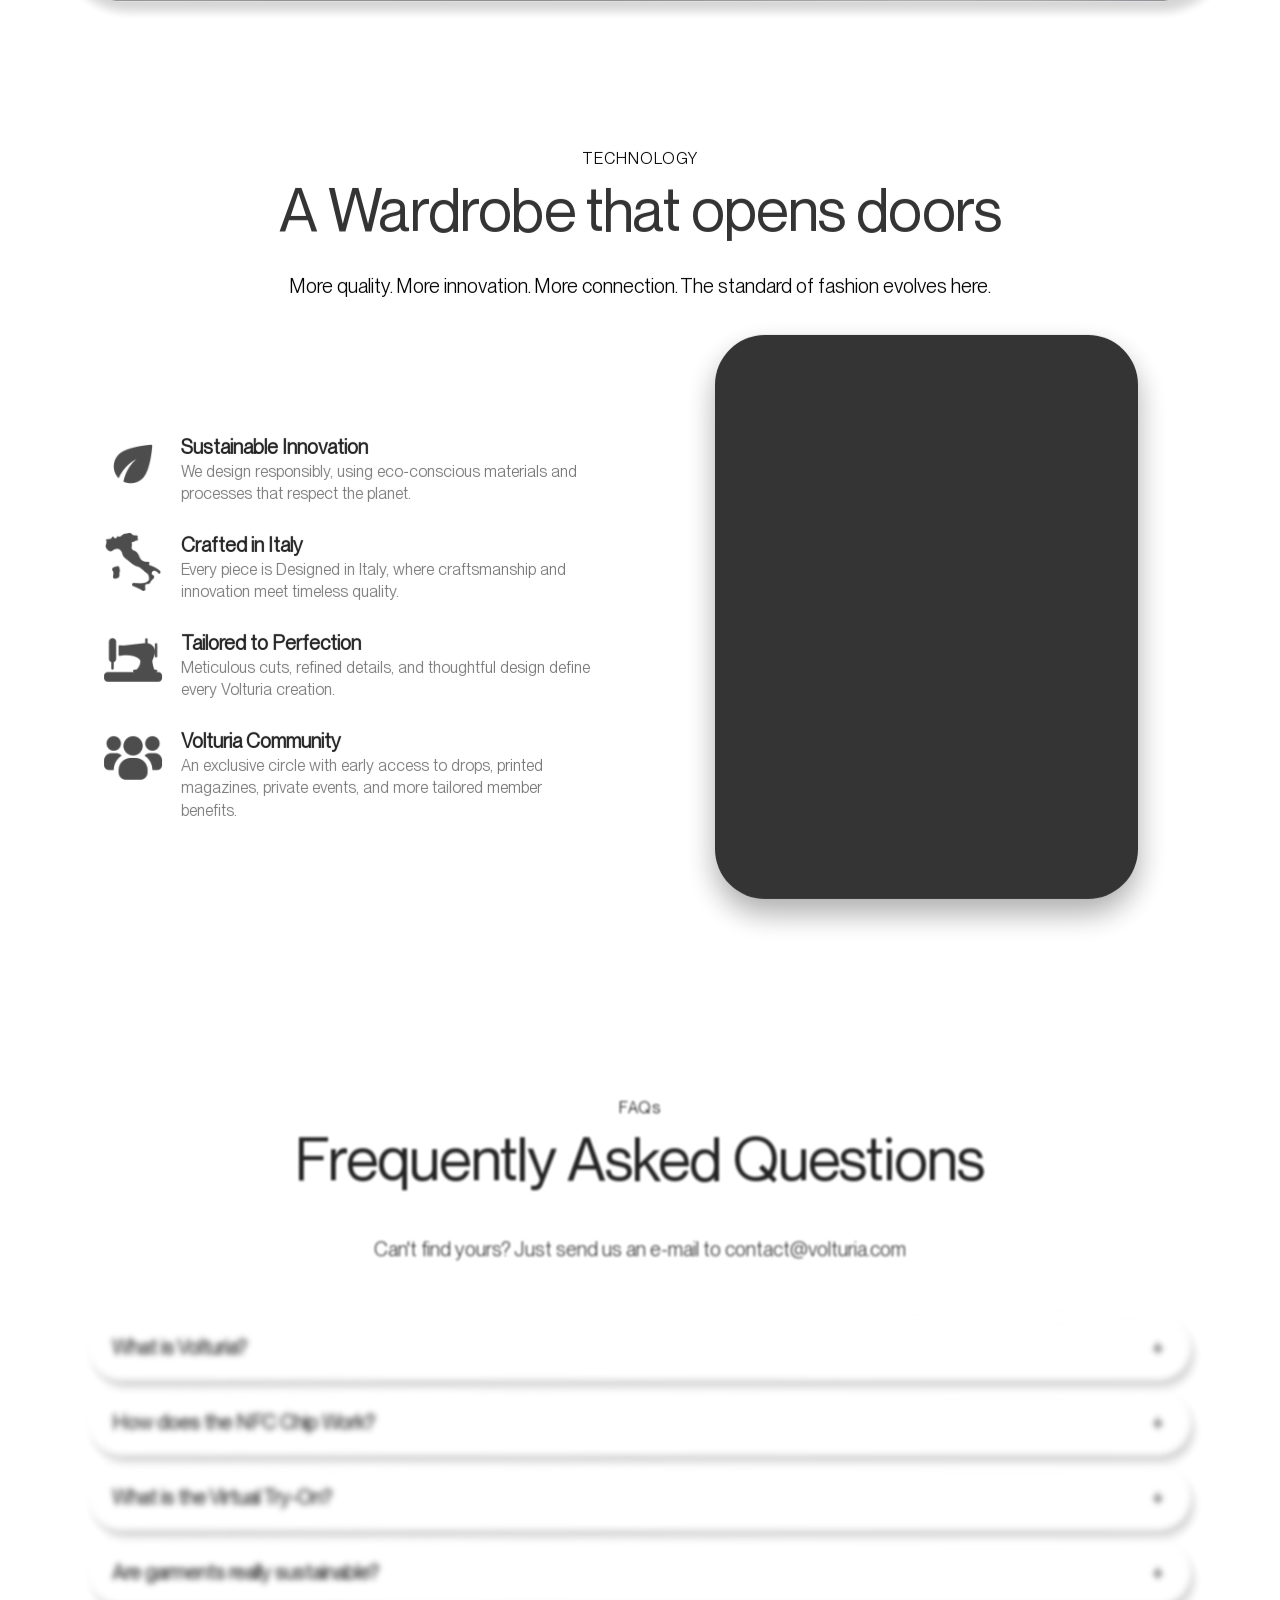
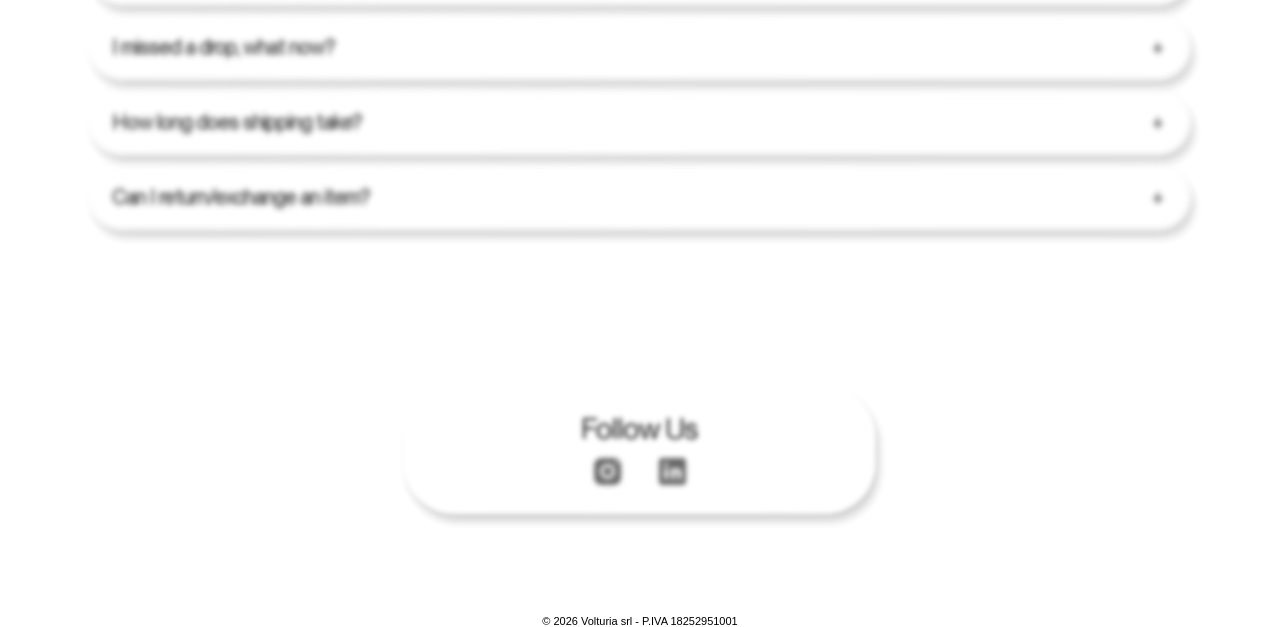
==== commit 5a046dde: "Update index.html" ====
--- a/index.html
+++ b/index.html
@@ -531,7 +531,7 @@
           </div>
         </div>
         <div class="nl-content"><div class="theme-block" ><div class="h2 appear-delay nl-title" >
-                      An Evolution<br class="nl-title-br">you can Wear
+                      An Evolution <br class="nl-title-br">you can Wear
                     </div></div><div class="theme-block" ><div class="rte rte--block appear-delay-1 nl-text" >
                       <p><br/>Volturia redefines the boundary between <strong>Fashion</strong> and <strong>Technology</strong>. Luxury Garments designed to adapt to the rhythm of the future and to the <strong>Identity</strong> of those who wear them.<br/><br/>Get <strong>notified</strong> as soon as the store opens.<br/><br/></p>
                     </div></div><div class="theme-block" ><div class="appear-delay-2 nl-form" ><form method="post" action="https://formspree.io/f/YOUR_FORM_ID" id="newsletter-form" accept-charset="UTF-8" class="contact-form" data-newsletter-form>
